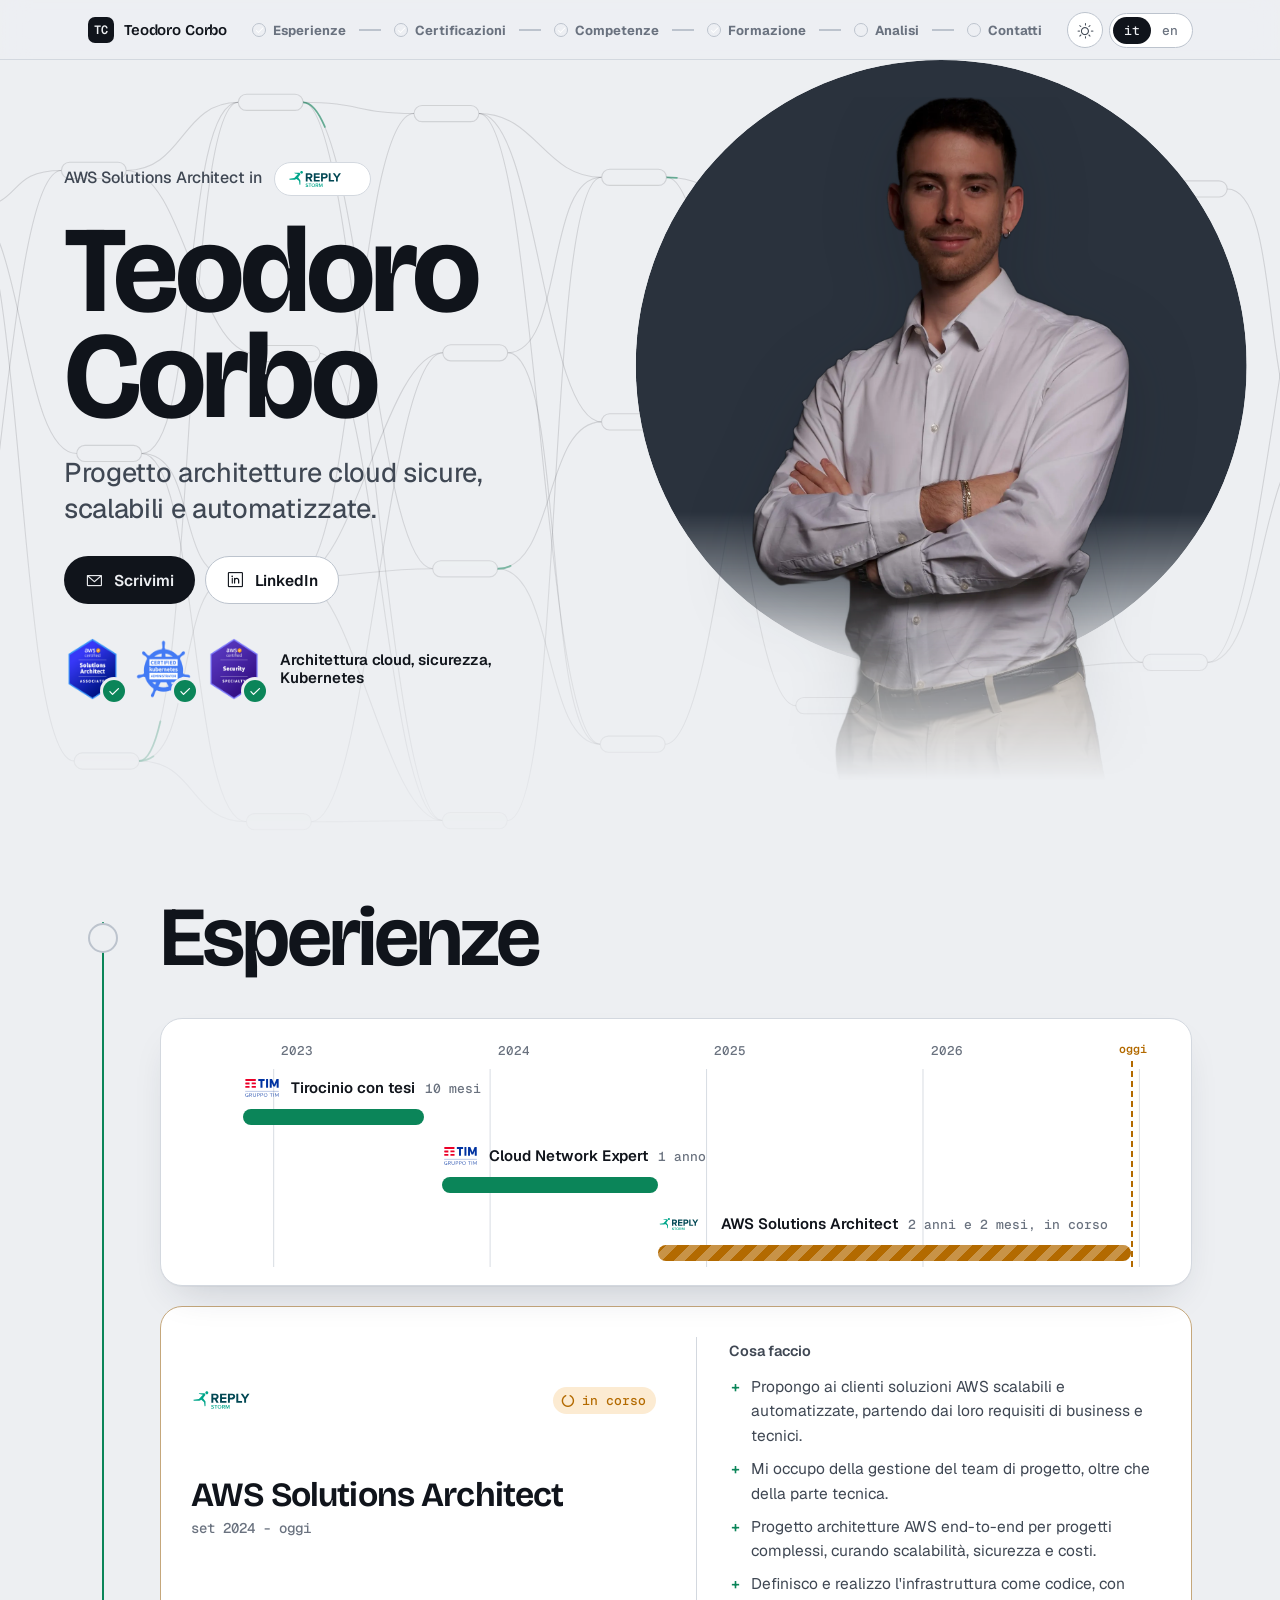
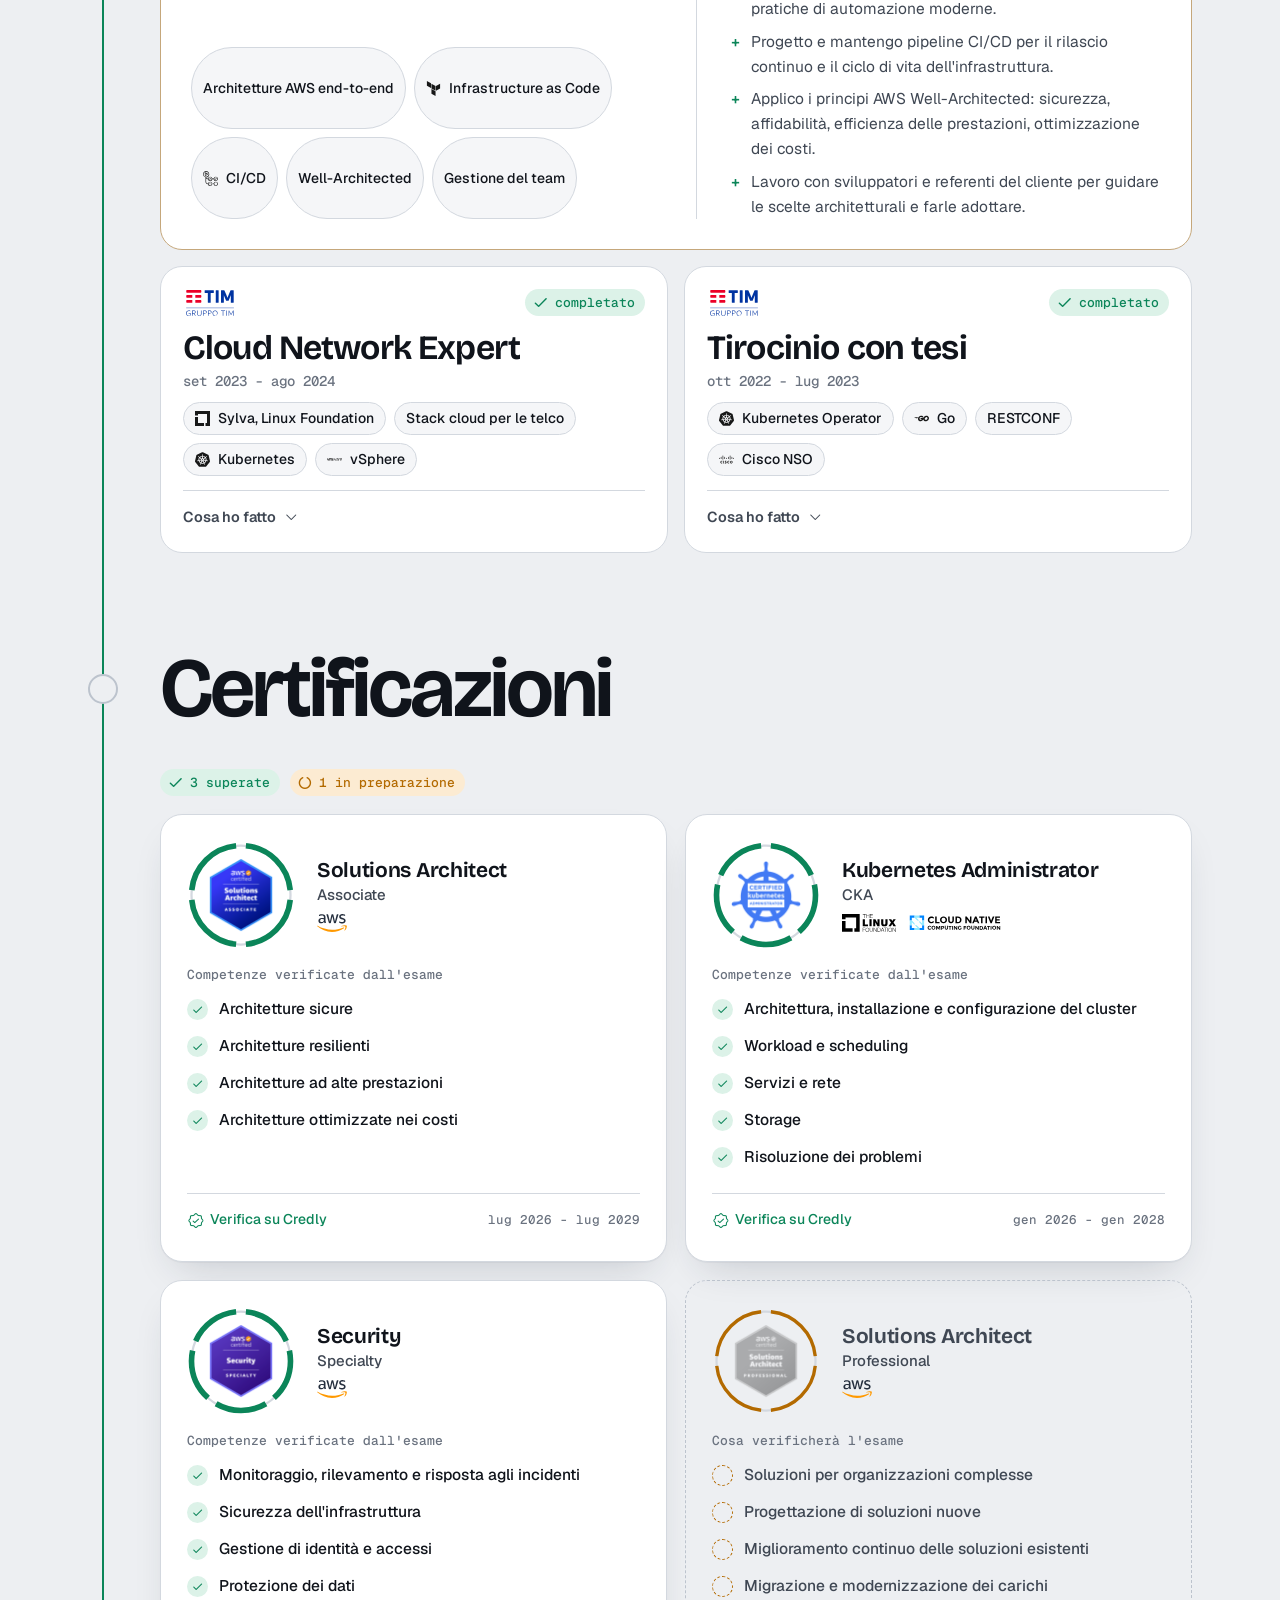
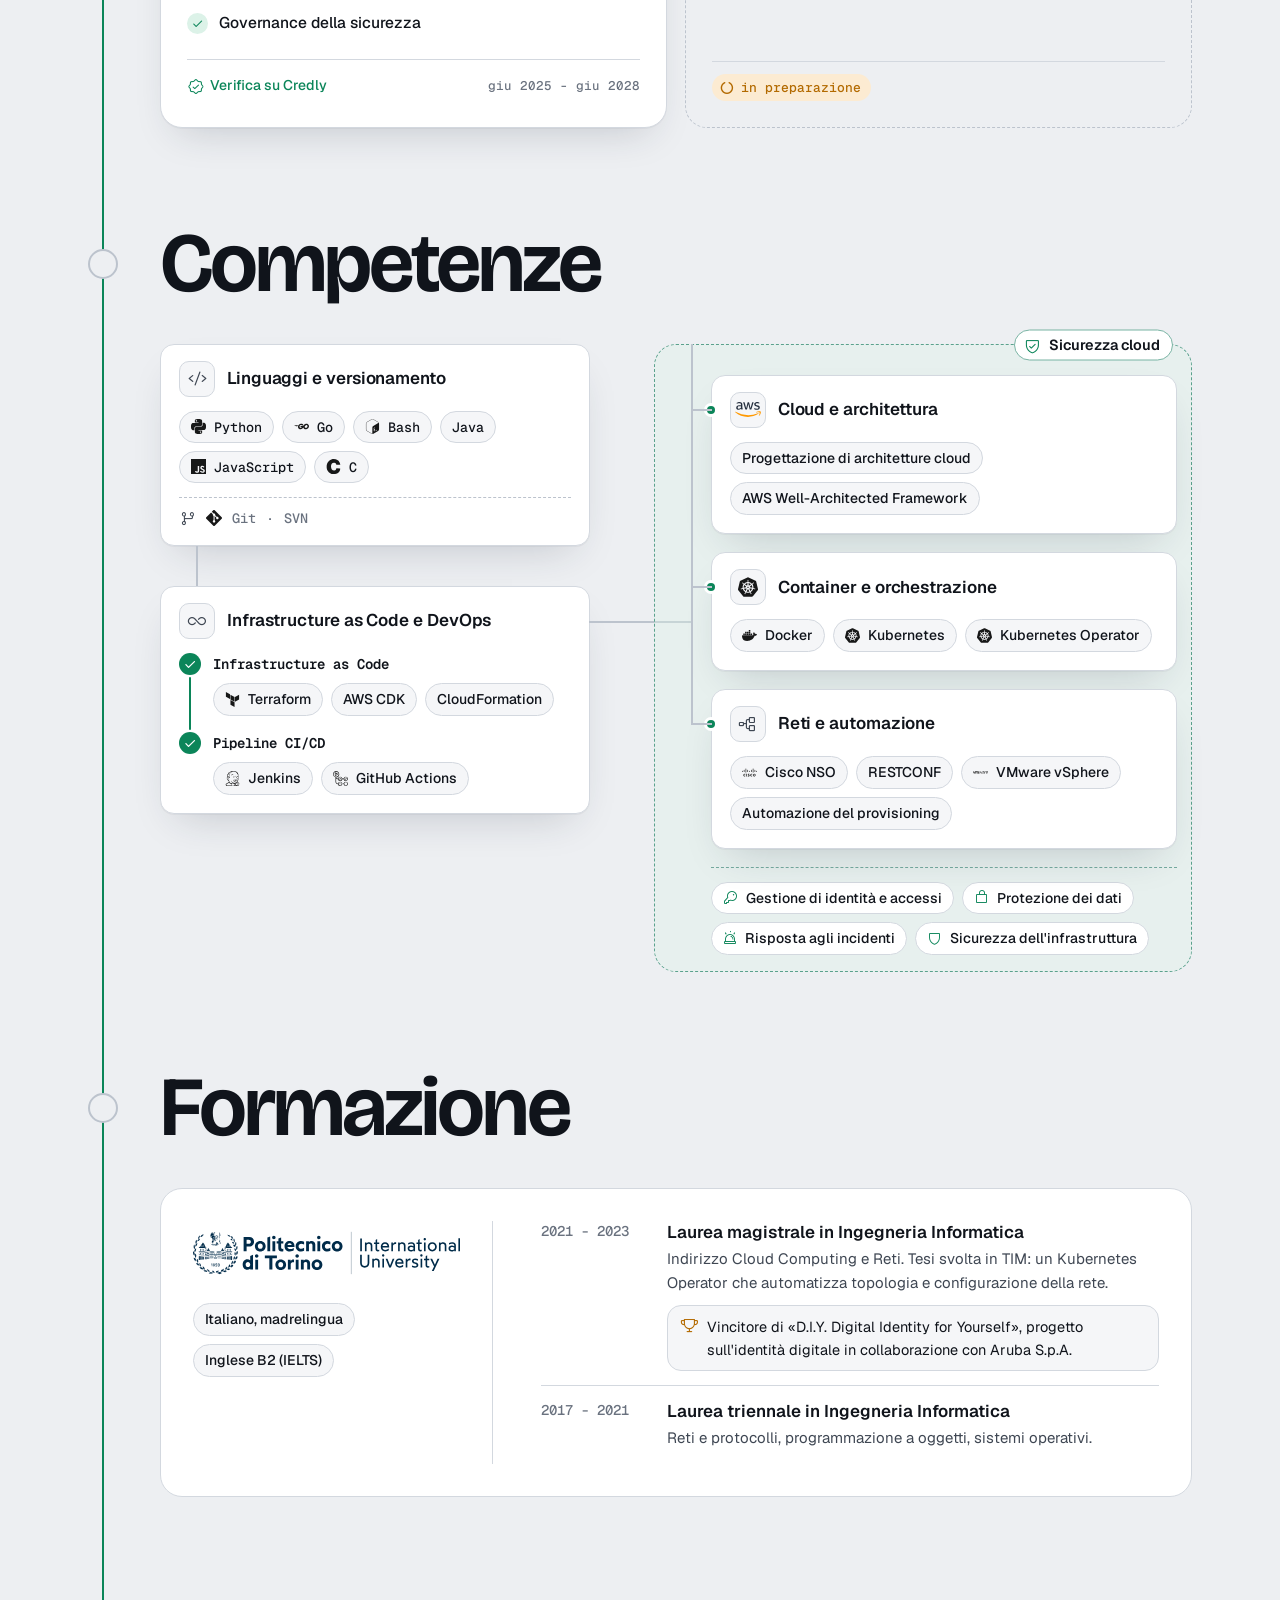
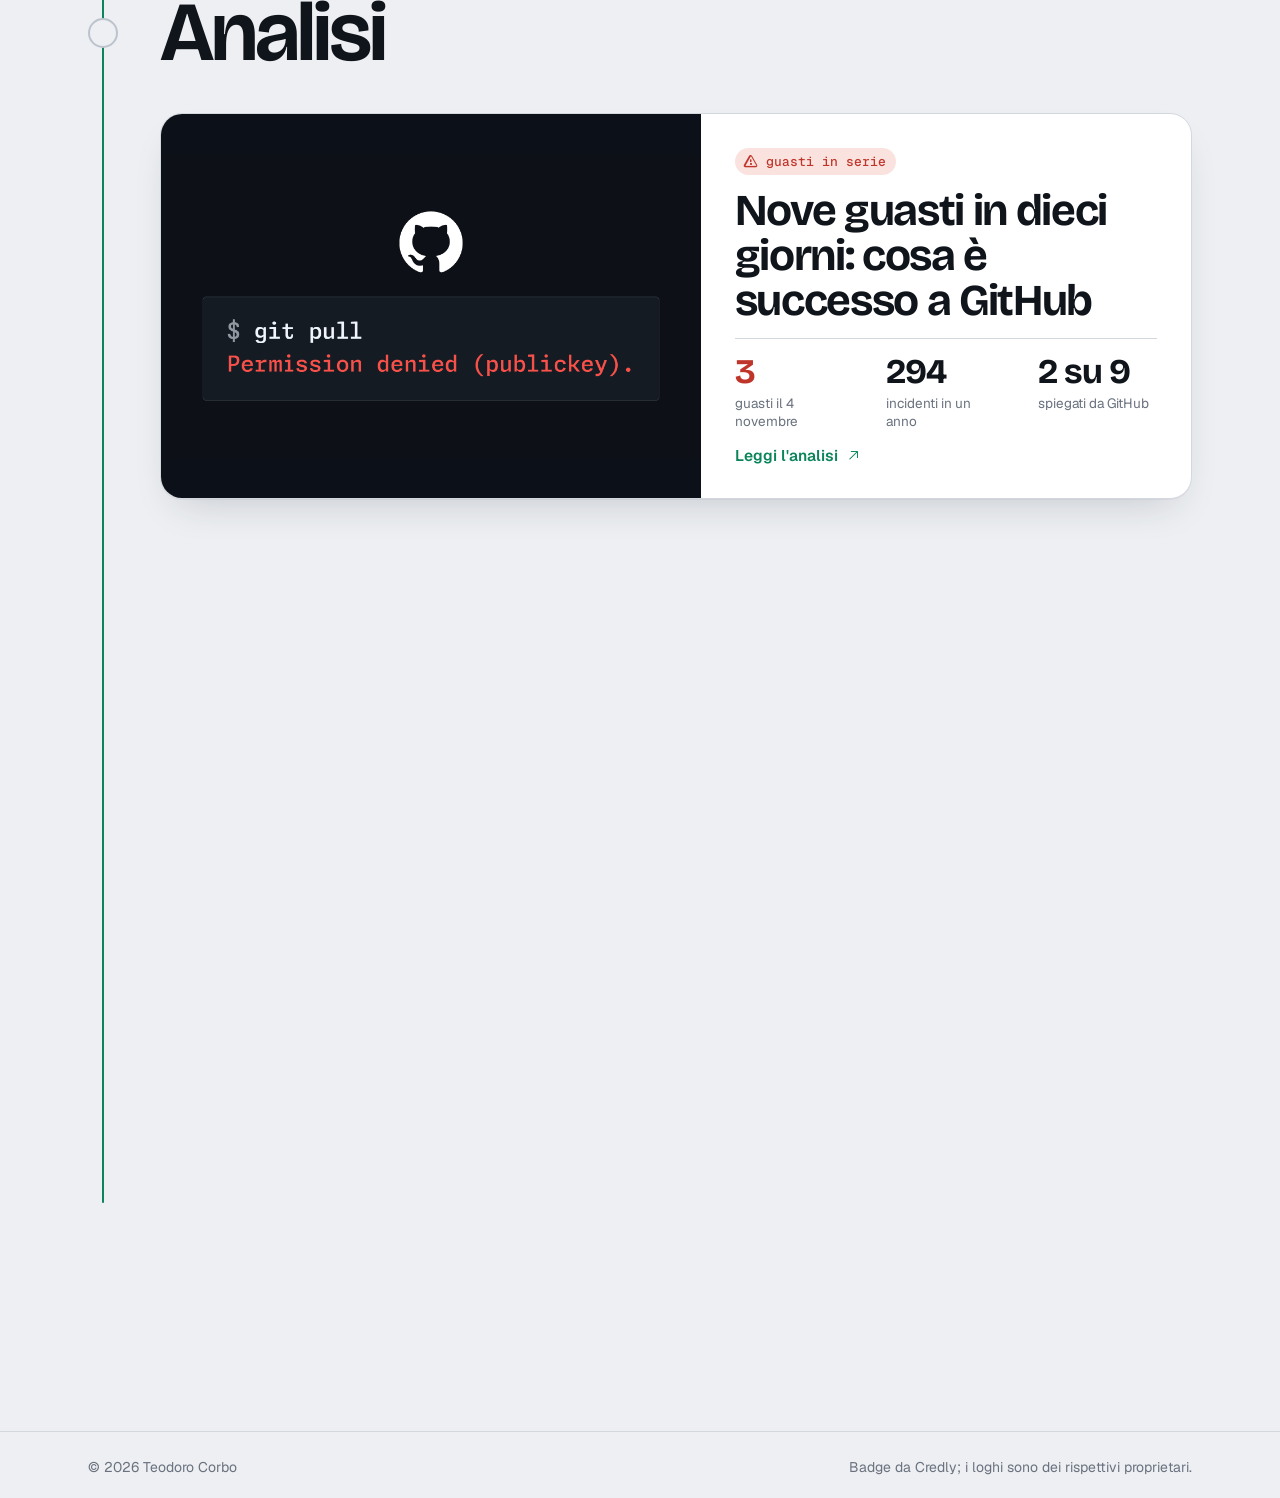
==== index.html @ 3c46da75 "Sito costruito dal progetto (cb7005b)" ====
<!DOCTYPE html><html lang="it"><head><meta charset="utf-8"><meta name="viewport" content="width=device-width, initial-scale=1"><script>
      /* tema prima del primo disegno: scelta salvata, altrimenti il sistema, altrimenti chiaro (design/GUIDA.md) */
      (() => { let t = null; try { t = localStorage.getItem('tema'); } catch (_) {} document.documentElement.dataset.theme = t || (matchMedia('(prefers-color-scheme: dark)').matches ? 'dark' : 'light'); document.documentElement.classList.add('js'); })();
    </script><title>Teodoro Corbo · Progetto architetture cloud sicure, scalabili e automatizzate.</title><meta name="description" content="Teodoro Corbo, AWS Solutions Architect in Storm Reply. Il mio profilo, il CV e le analisi su sicurezza e tecnologia."><link rel="canonical" href="https://teodoro98.github.io/"><link rel="icon" type="image/svg+xml" href="/favicon.svg"><link rel="stylesheet" href="/icone/icone.css"><link rel="alternate" hreflang="it" href="https://teodoro98.github.io/"><link rel="alternate" hreflang="en" href="https://teodoro98.github.io/en/"><link rel="alternate" hreflang="x-default" href="https://teodoro98.github.io/"><meta property="og:site_name" content="VetrinaTeo"><meta property="og:type" content="website"><meta property="og:title" content="Teodoro Corbo · Progetto architetture cloud sicure, scalabili e automatizzate."><meta property="og:description" content="Teodoro Corbo, AWS Solutions Architect in Storm Reply. Il mio profilo, il CV e le analisi su sicurezza e tecnologia."><meta property="og:url" content="https://teodoro98.github.io/"><meta property="og:image" content="https://teodoro98.github.io/og-default.png"><meta property="og:image:width" content="1200"><meta property="og:image:height" content="630"><meta property="og:locale" content="it_IT"><meta property="og:locale:alternate" content="en_GB"><meta name="twitter:card" content="summary_large_image"><meta name="twitter:title" content="Teodoro Corbo · Progetto architetture cloud sicure, scalabili e automatizzate."><meta name="twitter:description" content="Teodoro Corbo, AWS Solutions Architect in Storm Reply. Il mio profilo, il CV e le analisi su sicurezza e tecnologia."><meta name="twitter:image" content="https://teodoro98.github.io/og-default.png"><link rel="stylesheet" href="/_astro/Base.ZERoJILn.css"><link rel="stylesheet" href="/_astro/HomePage.C2cMYmlE.css"></head><body><div class="fondo" aria-hidden="true"><div class="f-grafo"></div></div><a class="skip" href="#main">Vai al contenuto</a><nav class="nav" aria-label="Principale"><div class="wrap"><a class="marchio" href="/"><span class="mk">TC</span><span class="nm">Teodoro Corbo</span></a><ol class="tappe"><li><a href="#esperienze"><span class="st"><i class="ph-bold ph-check"></i></span><b>Esperienze</b></a></li><li><a href="#certificazioni"><span class="st"><i class="ph-bold ph-check"></i></span><b>Certificazioni</b></a></li><li><a href="#competenze"><span class="st"><i class="ph-bold ph-check"></i></span><b>Competenze</b></a></li><li><a href="#formazione"><span class="st"><i class="ph-bold ph-check"></i></span><b>Formazione</b></a></li><li><a href="#analisi"><span class="st"><i class="ph-bold ph-check"></i></span><b>Analisi</b></a></li><li><a href="#contatti"><span class="st"><i class="ph-bold ph-check"></i></span><b>Contatti</b></a></li></ol><div class="tappe-tel" aria-hidden="true"><div class="pp"><i></i><i></i><i></i><i></i><i></i><i></i></div><span data-inizio="inizio" data-fine="tutto superato">inizio</span></div><div class="attrezzi"><button class="tema" type="button" aria-pressed="false" aria-label="Tema scuro"><i class="ph ph-sun"></i><i class="ph ph-moon"></i></button><nav class="lingua" aria-label="Lingua"><a href="/" hreflang="it" aria-current="page">it</a><a href="/en/" hreflang="en" lang="en" aria-label="English">en</a></nav></div></div></nav><main id="main"><header class="hero"><div class="wrap hero-in"><div class="hero-testo"><p class="ruolo"><span>AWS Solutions Architect in</span><span class="azienda"><img class="sc-c" src="/loghi/storm-reply.svg" alt="Storm Reply"><img class="sc-s" src="/loghi/storm-reply-footer.svg" alt="Storm Reply"></span></p><h1><span class="r1">Teodoro</span><br><span class="r2">Corbo</span></h1><p class="frase">Progetto architetture cloud sicure, scalabili e automatizzate.</p><div class="azioni"><a class="btn primo" href="mailto:teodorocorbo98@gmail.com"><i class="ph ph-envelope-simple"></i><span>Scrivimi</span></a><a class="btn secondo" href="https://www.linkedin.com/in/teodoro-corbo" rel="me noopener"><i class="ph ph-linkedin-logo"></i>LinkedIn</a></div><ul class="badge-hero" aria-label="Certificazioni"><li><a href="https://www.credly.com/badges/a552873f-6e5c-4658-9d5a-782ae7083cc0/public_url" aria-label="AWS Certified Solutions Architect – Associate: verifica su Credly"><img src="/loghi/badge-aws-saa.png" alt="" width="62" height="62"><i class="ph-bold ph-check"></i></a></li><li><a href="https://www.credly.com/badges/55efd7b3-0922-42ea-937e-402697465710/public_url" aria-label="Certified Kubernetes Administrator (CKA): verifica su Credly"><img src="/loghi/badge-cka.png" alt="" width="62" height="62"><i class="ph-bold ph-check"></i></a></li><li><a href="https://www.credly.com/badges/48fe5dd9-8444-46ad-acf0-9d06f2da65fe/public_url" aria-label="AWS Certified Security – Specialty: verifica su Credly"><img src="/loghi/badge-aws-security.png" alt="" width="62" height="62"><i class="ph-bold ph-check"></i></a></li><li class="dicitura"><b>Architettura cloud, sicurezza, Kubernetes</b></li></ul></div><div class="scena"><div class="alone" aria-hidden="true"><i></i></div><div class="sogg"><img src="/c/profilo/foto.webp" alt="Teodoro Corbo" width="1100" height="2051" fetchpriority="high"></div></div></div></header><div class="corso"><div class="tronco" aria-hidden="true"></div><section class="sez" id="esperienze"><div class="wrap"><div class="sez-in"><div class="testa-sez"><h2 data-r><span class="nodo"><i class="ph-bold ph-check"></i></span><span>Esperienze</span></h2></div><div class="gantt" style="--mesi:54;--gen:6" data-r role="img" aria-label="Esperienze nel tempo: Tirocinio con tesi in TIM da ottobre 2022 a luglio 2023; Cloud Network Expert in TIM da settembre 2023 a agosto 2024; AWS Solutions Architect in Storm Reply da settembre 2024, in corso."><div class="asse" aria-hidden="true"><span style="--x:11.11">2023</span><span style="--x:33.33">2024</span><span style="--x:55.56">2025</span><span style="--x:77.78">2026</span></div><div class="righe"><div class="oggi" style="--x:96.67"><b>oggi</b></div><div class="lavoro" style="--l:5.56;--w:18.52;--k:0"><div class="et"><img class="sc-c" src="/loghi/tim-blu.svg" alt="TIM"><img class="sc-s" src="/loghi/tim-logo.svg" alt="TIM"><b>Tirocinio con tesi</b><span class="dur">10 mesi</span></div><div class="traccia"><i class="tratto"></i></div></div><div class="lavoro" style="--l:25.93;--w:22.22;--k:1"><div class="et"><img class="sc-c" src="/loghi/tim-blu.svg" alt="TIM"><img class="sc-s" src="/loghi/tim-logo.svg" alt="TIM"><b>Cloud Network Expert</b><span class="dur">1 anno</span></div><div class="traccia"><i class="tratto"></i></div></div><div class="lavoro run" style="--l:48.15;--w:48.52;--k:2"><div class="et"><img class="sc-c" src="/loghi/storm-reply.svg" alt="Storm Reply"><img class="sc-s" src="/loghi/storm-reply-footer.svg" alt="Storm Reply"><b>AWS Solutions Architect</b><span class="dur">2 anni e 2 mesi, in corso</span></div><div class="traccia"><i class="tratto"></i></div></div></div></div><ol class="rilasci" reversed><li class="rilascio head" data-r><div class="su"><img class="sc-c" src="/loghi/storm-reply.svg" alt="Storm Reply"><img class="sc-s" src="/loghi/storm-reply-footer.svg" alt="Storm Reply"><span class="stato run"><i class="ph-bold ph-circle-notch"></i><span>in corso</span></span></div><div class="titolo"><h3>AWS Solutions Architect</h3><p class="quando">set 2024 - oggi</p></div><ul class="chip"><li>Architetture AWS end-to-end</li><li><img class="si" src="/loghi/si/terraform.svg" alt="">Infrastructure as Code</li><li><img class="si" src="/loghi/si/githubactions.svg" alt="">CI/CD</li><li>Well-Architected</li><li>Gestione del team</li></ul><details class="sempre-aperto"><summary><span>Cosa faccio</span><i class="ph ph-caret-down"></i></summary><ul><li>Propongo ai clienti soluzioni AWS scalabili e automatizzate, partendo dai loro requisiti di business e tecnici.</li><li>Mi occupo della gestione del team di progetto, oltre che della parte tecnica.</li><li>Progetto architetture AWS end-to-end per progetti complessi, curando scalabilità, sicurezza e costi.</li><li>Definisco e realizzo l&#39;infrastruttura come codice, con pratiche di automazione moderne.</li><li>Progetto e mantengo pipeline CI/CD per il rilascio continuo e il ciclo di vita dell&#39;infrastruttura.</li><li>Applico i principi AWS Well-Architected: sicurezza, affidabilità, efficienza delle prestazioni, ottimizzazione dei costi.</li><li>Lavoro con sviluppatori e referenti del cliente per guidare le scelte architetturali e farle adottare.</li></ul></details></li><li class="rilascio" data-r><div class="su"><img class="sc-c" src="/loghi/tim-blu.svg" alt="TIM"><img class="sc-s" src="/loghi/tim-logo.svg" alt="TIM"><span class="stato ok"><i class="ph-bold ph-check"></i><span>completato</span></span></div><div class="titolo"><h3>Cloud Network Expert</h3><p class="quando">set 2023 - ago 2024</p></div><ul class="chip"><li><img class="si" src="/loghi/si/linuxfoundation.svg" alt="">Sylva, Linux Foundation</li><li>Stack cloud per le telco</li><li><img class="si" src="/loghi/si/kubernetes.svg" alt="">Kubernetes</li><li><img class="si" src="/loghi/si/vmware.svg" alt="">vSphere</li></ul><details><summary><span>Cosa ho fatto</span><i class="ph ph-caret-down"></i></summary><ul><li>Ho contribuito all&#39;architettura di uno stack cloud unificato per le telco in Sylva, progetto open source della Linux Foundation.</li><li>Ho progettato e supportato pipeline CI/CD per ambienti cloud on-premise.</li><li>Ho lavorato su piattaforme basate su Kubernetes e su infrastrutture VMware vSphere.</li><li>Ho automatizzato il provisioning dell&#39;infrastruttura e i rilasci.</li></ul></details></li><li class="rilascio" data-r style="--d:1"><div class="su"><img class="sc-c" src="/loghi/tim-blu.svg" alt="TIM"><img class="sc-s" src="/loghi/tim-logo.svg" alt="TIM"><span class="stato ok"><i class="ph-bold ph-check"></i><span>completato</span></span></div><div class="titolo"><h3>Tirocinio con tesi</h3><p class="quando">ott 2022 - lug 2023</p></div><ul class="chip"><li><img class="si" src="/loghi/si/kubernetes.svg" alt="">Kubernetes Operator</li><li><img class="si" src="/loghi/si/go.svg" alt="">Go</li><li>RESTCONF</li><li><img class="si" src="/loghi/si/cisco.svg" alt="">Cisco NSO</li></ul><details><summary><span>Cosa ho fatto</span><i class="ph ph-caret-down"></i></summary><ul><li>Ho progettato e sviluppato un Kubernetes Operator che gestisce in automatico topologia e configurazione di rete.</li><li>Ho costruito automazioni cloud-native in Go con API RESTCONF.</li><li>Ho integrato Cisco NSO per l&#39;orchestrazione della rete.</li><li>Ho applicato i principi DevOps all&#39;automazione di rete e alla gestione dell&#39;infrastruttura.</li></ul></details></li></ol></div></div></section><section class="sez" id="certificazioni"><div class="wrap"><div class="sez-in"><div class="testa-sez"><h2 data-r><span class="nodo"><i class="ph-bold ph-check"></i></span><span>Certificazioni</span></h2></div><div class="prove" data-r><div class="riass"><span class="stato ok"><i class="ph-bold ph-check"></i><span>3 superate</span></span><span class="stato run"><i class="ph-bold ph-circle-notch"></i><span>1 in preparazione</span></span></div><article class="cert" style="--k:0"><a class="anello" href="https://www.credly.com/badges/a552873f-6e5c-4658-9d5a-782ae7083cc0/public_url" aria-label="AWS Certified Solutions Architect – Associate: verifica su Credly"><img src="/loghi/badge-aws-saa.png" alt><svg viewBox="0 0 96 96" aria-hidden="true"><circle class="fondo-a" cx="48" cy="48" r="44"></circle><g class="sg"><circle class="seg" cx="48" cy="48" r="44" pathLength="100" style="--i:0" stroke-dasharray="21.80 78.20" stroke-dashoffset="-1.60"></circle></g><g class="sg"><circle class="seg" cx="48" cy="48" r="44" pathLength="100" style="--i:1" stroke-dasharray="21.80 78.20" stroke-dashoffset="-26.60"></circle></g><g class="sg"><circle class="seg" cx="48" cy="48" r="44" pathLength="100" style="--i:2" stroke-dasharray="21.80 78.20" stroke-dashoffset="-51.60"></circle></g><g class="sg"><circle class="seg" cx="48" cy="48" r="44" pathLength="100" style="--i:3" stroke-dasharray="21.80 78.20" stroke-dashoffset="-76.60"></circle></g></svg></a><div><h3>Solutions Architect<span>Associate</span></h3><div class="ente"><img class="sc-c" src="/loghi/aws-color.svg" alt="Amazon Web Services"><img class="sc-s" src="/loghi/aws-white@2x.png" alt="Amazon Web Services"></div></div><div class="cosa"><p>Competenze verificate dall&#39;esame</p><ul class="comp"><li style="--i:0"><i class="ph-bold ph-check"></i><span>Architetture sicure</span></li><li style="--i:1"><i class="ph-bold ph-check"></i><span>Architetture resilienti</span></li><li style="--i:2"><i class="ph-bold ph-check"></i><span>Architetture ad alte prestazioni</span></li><li style="--i:3"><i class="ph-bold ph-check"></i><span>Architetture ottimizzate nei costi</span></li></ul></div><div class="fine"><a class="verifica" href="https://www.credly.com/badges/a552873f-6e5c-4658-9d5a-782ae7083cc0/public_url"><i class="ph ph-seal-check"></i><span>Verifica su Credly</span></a><small>lug 2026 - lug 2029</small></div></article><article class="cert" style="--k:1"><a class="anello" href="https://www.credly.com/badges/55efd7b3-0922-42ea-937e-402697465710/public_url" aria-label="Certified Kubernetes Administrator (CKA): verifica su Credly"><img src="/loghi/badge-cka.png" alt><svg viewBox="0 0 96 96" aria-hidden="true"><circle class="fondo-a" cx="48" cy="48" r="44"></circle><g class="sg"><circle class="seg" cx="48" cy="48" r="44" pathLength="100" style="--i:0" stroke-dasharray="16.80 83.20" stroke-dashoffset="-1.60"></circle></g><g class="sg"><circle class="seg" cx="48" cy="48" r="44" pathLength="100" style="--i:1" stroke-dasharray="16.80 83.20" stroke-dashoffset="-21.60"></circle></g><g class="sg"><circle class="seg" cx="48" cy="48" r="44" pathLength="100" style="--i:2" stroke-dasharray="16.80 83.20" stroke-dashoffset="-41.60"></circle></g><g class="sg"><circle class="seg" cx="48" cy="48" r="44" pathLength="100" style="--i:3" stroke-dasharray="16.80 83.20" stroke-dashoffset="-61.60"></circle></g><g class="sg"><circle class="seg" cx="48" cy="48" r="44" pathLength="100" style="--i:4" stroke-dasharray="16.80 83.20" stroke-dashoffset="-81.60"></circle></g></svg></a><div><h3>Kubernetes Administrator<span>CKA</span></h3><div class="ente"><img class="sc-c nero" src="/loghi/lf-white.svg" alt="The Linux Foundation"><img class="sc-s" src="/loghi/lf-white.svg" alt="The Linux Foundation"><img class="sc-c" src="/loghi/cncf-color.svg" alt="Cloud Native Computing Foundation"><img class="sc-s" src="/loghi/cncf-white.svg" alt="Cloud Native Computing Foundation"></div></div><div class="cosa"><p>Competenze verificate dall&#39;esame</p><ul class="comp"><li style="--i:0"><i class="ph-bold ph-check"></i><span>Architettura, installazione e configurazione del cluster</span></li><li style="--i:1"><i class="ph-bold ph-check"></i><span>Workload e scheduling</span></li><li style="--i:2"><i class="ph-bold ph-check"></i><span>Servizi e rete</span></li><li style="--i:3"><i class="ph-bold ph-check"></i><span>Storage</span></li><li style="--i:4"><i class="ph-bold ph-check"></i><span>Risoluzione dei problemi</span></li></ul></div><div class="fine"><a class="verifica" href="https://www.credly.com/badges/55efd7b3-0922-42ea-937e-402697465710/public_url"><i class="ph ph-seal-check"></i><span>Verifica su Credly</span></a><small>gen 2026 - gen 2028</small></div></article><article class="cert" style="--k:2"><a class="anello" href="https://www.credly.com/badges/48fe5dd9-8444-46ad-acf0-9d06f2da65fe/public_url" aria-label="AWS Certified Security – Specialty: verifica su Credly"><img src="/loghi/badge-aws-security.png" alt><svg viewBox="0 0 96 96" aria-hidden="true"><circle class="fondo-a" cx="48" cy="48" r="44"></circle><g class="sg"><circle class="seg" cx="48" cy="48" r="44" pathLength="100" style="--i:0" stroke-dasharray="16.80 83.20" stroke-dashoffset="-1.60"></circle></g><g class="sg"><circle class="seg" cx="48" cy="48" r="44" pathLength="100" style="--i:1" stroke-dasharray="16.80 83.20" stroke-dashoffset="-21.60"></circle></g><g class="sg"><circle class="seg" cx="48" cy="48" r="44" pathLength="100" style="--i:2" stroke-dasharray="16.80 83.20" stroke-dashoffset="-41.60"></circle></g><g class="sg"><circle class="seg" cx="48" cy="48" r="44" pathLength="100" style="--i:3" stroke-dasharray="16.80 83.20" stroke-dashoffset="-61.60"></circle></g><g class="sg"><circle class="seg" cx="48" cy="48" r="44" pathLength="100" style="--i:4" stroke-dasharray="16.80 83.20" stroke-dashoffset="-81.60"></circle></g></svg></a><div><h3>Security<span>Specialty</span></h3><div class="ente"><img class="sc-c" src="/loghi/aws-color.svg" alt="Amazon Web Services"><img class="sc-s" src="/loghi/aws-white@2x.png" alt="Amazon Web Services"></div></div><div class="cosa"><p>Competenze verificate dall&#39;esame</p><ul class="comp"><li style="--i:0"><i class="ph-bold ph-check"></i><span>Monitoraggio, rilevamento e risposta agli incidenti</span></li><li style="--i:1"><i class="ph-bold ph-check"></i><span>Sicurezza dell&#39;infrastruttura</span></li><li style="--i:2"><i class="ph-bold ph-check"></i><span>Gestione di identità e accessi</span></li><li style="--i:3"><i class="ph-bold ph-check"></i><span>Protezione dei dati</span></li><li style="--i:4"><i class="ph-bold ph-check"></i><span>Governance della sicurezza</span></li></ul></div><div class="fine"><a class="verifica" href="https://www.credly.com/badges/48fe5dd9-8444-46ad-acf0-9d06f2da65fe/public_url"><i class="ph ph-seal-check"></i><span>Verifica su Credly</span></a><small>giu 2025 - giu 2028</small></div></article><article class="cert attesa" style="--k:3"><div class="anello"><img src="/loghi/badge-aws-sap.png" alt="AWS Certified Solutions Architect – Professional, in preparazione"><svg viewBox="0 0 96 96" aria-hidden="true"><circle class="fondo-a" cx="48" cy="48" r="44"></circle><g class="sg"><circle class="seg" cx="48" cy="48" r="44" pathLength="100" style="--i:0" stroke-dasharray="21.80 78.20" stroke-dashoffset="-1.60"></circle></g><g class="sg"><circle class="seg" cx="48" cy="48" r="44" pathLength="100" style="--i:1" stroke-dasharray="21.80 78.20" stroke-dashoffset="-26.60"></circle></g><g class="sg"><circle class="seg" cx="48" cy="48" r="44" pathLength="100" style="--i:2" stroke-dasharray="21.80 78.20" stroke-dashoffset="-51.60"></circle></g><g class="sg"><circle class="seg" cx="48" cy="48" r="44" pathLength="100" style="--i:3" stroke-dasharray="21.80 78.20" stroke-dashoffset="-76.60"></circle></g></svg></div><div><h3>Solutions Architect<span>Professional</span></h3><div class="ente"><img class="sc-c" src="/loghi/aws-color.svg" alt="Amazon Web Services"><img class="sc-s" src="/loghi/aws-white@2x.png" alt="Amazon Web Services"></div></div><div class="cosa"><p>Cosa verificherà l&#39;esame</p><ul class="comp"><li style="--i:0"><i></i><span>Soluzioni per organizzazioni complesse</span></li><li style="--i:1"><i></i><span>Progettazione di soluzioni nuove</span></li><li style="--i:2"><i></i><span>Miglioramento continuo delle soluzioni esistenti</span></li><li style="--i:3"><i></i><span>Migrazione e modernizzazione dei carichi</span></li></ul></div><div class="fine"><span class="stato run"><i class="ph-bold ph-circle-notch"></i><span>in preparazione</span></span></div></article></div></div></div></section><section class="sez" id="competenze"><div class="wrap"><div class="sez-in"><div class="testa-sez"><h2 data-r><span class="nodo"><i class="ph-bold ph-check"></i></span><span>Competenze</span></h2></div><div class="arch" data-r role="group" aria-label="Competenze disegnate come un'architettura: il codice entra nella pipeline, la pipeline rilascia negli ambienti, la sicurezza è il perimetro intorno a tutti"><div class="arch-sx"><article class="blocco codice" style="--k:0"><header><span class="ic"><i class="ph ph-code"></i></span><h3>Linguaggi e versionamento</h3></header><ul class="chip"><li><img class="si" src="/loghi/si/python.svg" alt="">Python</li><li><img class="si" src="/loghi/si/go.svg" alt="">Go</li><li><img class="si" src="/loghi/si/gnubash.svg" alt="">Bash</li><li>Java</li><li><img class="si" src="/loghi/si/javascript.svg" alt="">JavaScript</li><li><img class="si" src="/loghi/si/c.svg" alt="">C</li></ul><div class="repo"><i class="ph ph-git-branch"></i><img class="si" src="/loghi/si/git.svg" alt="">Git<span aria-hidden="true">·</span>SVN</div></article><div class="filo v" style="--k:1" aria-hidden="true"><i class="pk"></i></div><article class="blocco pipe" style="--k:2"><header><span class="ic"><i class="ph ph-infinity"></i></span><h3>Infrastructure as Code e DevOps</h3></header><ol class="fasi"><li><span class="st"><i class="ph-bold ph-check"></i></span><b>Infrastructure as Code</b><ul class="chip"><li><img class="si" src="/loghi/si/terraform.svg" alt="">Terraform</li><li>AWS CDK</li><li>CloudFormation</li></ul></li><li><span class="st"><i class="ph-bold ph-check"></i></span><b>Pipeline CI/CD</b><ul class="chip"><li><img class="si" src="/loghi/si/jenkins.svg" alt="">Jenkins</li><li><img class="si" src="/loghi/si/githubactions.svg" alt="">GitHub Actions</li></ul></li></ol><div class="filo uscita" style="--k:3" aria-hidden="true"><i class="pk" style="animation-delay:-1.2s"></i></div></article></div><div class="perimetro"><h3 class="nome"><i class="ph ph-shield-check"></i><span>Sicurezza cloud</span></h3><div class="ambienti"><article class="blocco amb" style="--k:4"><header><span class="ic"><img class="aws sc-c" src="/loghi/aws-color.svg" alt="AWS"><img class="aws sc-s" src="/loghi/aws-white@2x.png" alt="AWS"></span><h3>Cloud e architettura</h3></header><ul class="chip"><li>Progettazione di architetture cloud</li><li>AWS Well-Architected Framework</li></ul></article><article class="blocco amb" style="--k:5"><header><span class="ic"><img class="si" src="/loghi/si/kubernetes.svg" alt=""></span><h3>Container e orchestrazione</h3></header><ul class="chip"><li><img class="si" src="/loghi/si/docker.svg" alt="">Docker</li><li><img class="si" src="/loghi/si/kubernetes.svg" alt="">Kubernetes</li><li><img class="si" src="/loghi/si/kubernetes.svg" alt="">Kubernetes Operator</li></ul></article><article class="blocco amb" style="--k:6"><header><span class="ic"><i class="ph ph-tree-structure"></i></span><h3>Reti e automazione</h3></header><ul class="chip"><li><img class="si" src="/loghi/si/cisco.svg" alt="">Cisco NSO</li><li>RESTCONF</li><li><img class="si" src="/loghi/si/vmware.svg" alt="">VMware vSphere</li><li>Automazione del provisioning</li></ul></article></div><div class="controlli" style="--k:7"><ul class="chip"><li><i class="ph ph-key"></i><span>Gestione di identità e accessi</span></li><li><i class="ph ph-lock-simple"></i><span>Protezione dei dati</span></li><li><i class="ph ph-siren"></i><span>Risposta agli incidenti</span></li><li><i class="ph ph-shield"></i><span>Sicurezza dell&#39;infrastruttura</span></li></ul></div></div></div></div></div></section><section class="sez" id="formazione"><div class="wrap"><div class="sez-in"><div class="testa-sez"><h2 data-r><span class="nodo"><i class="ph-bold ph-check"></i></span><span>Formazione</span></h2></div><div class="formazione" data-r><div class="ateneo"><img class="logo-mono" src="/loghi/polito-mobile.svg" alt="Politecnico di Torino"><div class="lingue"><ul class="chip"><li>Italiano, madrelingua</li><li>Inglese B2 (IELTS)</li></ul></div></div><ul class="lauree"><li><span class="anni">2021 - 2023</span><div><b>Laurea magistrale in Ingegneria Informatica</b><p>Indirizzo Cloud Computing e Reti. Tesi svolta in TIM: un Kubernetes Operator che automatizza topologia e configurazione della rete.</p><span class="premio"><i class="ph ph-trophy"></i><span>Vincitore di «D.I.Y. Digital Identity for Yourself», progetto sull&#39;identità digitale in collaborazione con Aruba S.p.A.</span></span></div></li><li><span class="anni">2017 - 2021</span><div><b>Laurea triennale in Ingegneria Informatica</b><p>Reti e protocolli, programmazione a oggetti, sistemi operativi.</p></div></li></ul></div></div></div></section><section class="sez" id="analisi"><div class="wrap"><div class="sez-in"><div class="testa-sez"><h2 data-r><span class="nodo"><i class="ph-bold ph-check"></i></span><span>Analisi</span></h2></div><div class="rapporti"><a class="rapporto" href="/analisi/github-2026-11/" data-r><div class="vis"><img src="/c/github-2026-11/cover.png" alt="Il logo di GitHub sopra un terminale: al comando «$ git pull» la risposta è «Permission denied (publickey).»" loading="lazy"></div><div class="corpo"><div class="stati"><span class="stato fail"><i class="ph-bold ph-warning"></i><span>guasti in serie</span></span></div><h3>Nove guasti in dieci giorni: cosa è successo a GitHub</h3><div class="cifre"><div><b class="rosso">3</b><span>guasti il 4 novembre</span></div><div><b>294</b><span>incidenti in un anno</span></div><div><b>2 su 9</b><span>spiegati da GitHub</span></div></div><span class="vai"><span>Leggi l&#39;analisi</span><i class="ph ph-arrow-up-right"></i></span></div></a><a class="rapporto" href="/analisi/binance-hack/" data-r><div class="vis"><img src="/c/binance-hack/slide-prelievi-it.png" alt="Cosa è uscito dagli hot wallet di Binance, rete per rete" loading="lazy"></div><div class="corpo"><div class="stati"><span class="stato fail"><i class="ph-bold ph-warning"></i><span>incidente critico</span></span><span class="stato ok"><i class="ph-bold ph-arrows-clockwise"></i><span>aggiornata il 2 nov</span></span></div><h3>Il più grande furto di criptovalute della storia: l&#39;hack di Binance</h3><div class="cifre"><div><b class="rosso">6,3 miliardi</b><span>di dollari, rubati in una sera</span></div><div><b>15 min</b><span>per portarne via 4,9 miliardi</span></div><div><b>50</b><span>firme preparate per usarne una</span></div></div><span class="vai"><span>Leggi l&#39;analisi</span><i class="ph ph-arrow-up-right"></i></span></div></a></div></div></div></section><section class="sez contatti" id="contatti"><div class="wrap"><div class="sez-in"><div class="testa-sez"><h2 data-r><span class="nodo"><i class="ph-bold ph-check"></i></span><span>Parliamo.</span></h2></div><a class="email" href="mailto:teodorocorbo98@gmail.com" data-r>teodorocorbo98@gmail.com</a><div class="azioni" data-r style="--d:1"><a class="btn secondo" href="https://www.linkedin.com/in/teodoro-corbo" rel="me noopener"><i class="ph ph-linkedin-logo"></i>LinkedIn</a><span class="dove"><i class="ph ph-map-pin"></i><span>Torino</span></span></div></div></div></section></div></main><footer class="piede"><div class="wrap"><span>© 2026 Teodoro Corbo</span><span>Badge da Credly; i loghi sono dei rispettivi proprietari.</span></div></footer><script type="module" src="/_astro/Base.astro_astro_type_script_index_0_lang.DtKjPNzE.js"></script></body></html>
---- icone/icone.css ----
/* Phosphor Icons 2.1.1 (MIT), solo le icone usate nel giro; fonte: unpkg.com/@phosphor-icons/web@2.1.1 */
@font-face { font-family: "Phosphor"; src: url("Phosphor-regular.woff2") format("woff2"); font-weight: normal; font-style: normal; font-display: block; }
.ph { font-family: "Phosphor" !important; speak: never; font-style: normal; font-weight: normal; font-variant: normal; text-transform: none; line-height: 1; letter-spacing: 0; font-feature-settings: "liga"; -webkit-font-smoothing: antialiased; }
.ph.ph-arrow-bend-down-right:before { content: "\e01a"; }
.ph.ph-arrow-left:before { content: "\e058"; }
.ph.ph-arrow-up-right:before { content: "\e092"; }
.ph.ph-arrows-clockwise:before { content: "\e094"; }
.ph.ph-cards:before { content: "\e0f8"; }
.ph.ph-caret-down:before { content: "\e136"; }
.ph.ph-check:before { content: "\e182"; }
.ph.ph-circle-notch:before { content: "\eb44"; }
.ph.ph-clock-counter-clockwise:before { content: "\e1a0"; }
.ph.ph-code:before { content: "\e1bc"; }
.ph.ph-download-simple:before { content: "\e20c"; }
.ph.ph-envelope-simple:before { content: "\e218"; }
.ph.ph-eye:before { content: "\e220"; }
.ph.ph-file-pdf:before { content: "\e702"; }
.ph.ph-git-branch:before { content: "\e278"; }
.ph.ph-image:before { content: "\e2ca"; }
.ph.ph-infinity:before { content: "\e634"; }
.ph.ph-key:before { content: "\e2d6"; }
.ph.ph-lightbulb:before { content: "\e2dc"; }
.ph.ph-linkedin-logo:before { content: "\e2ee"; }
.ph.ph-lock-simple:before { content: "\e308"; }
.ph.ph-map-pin:before { content: "\e316"; }
.ph.ph-megaphone:before { content: "\e324"; }
.ph.ph-moon:before { content: "\e330"; }
.ph.ph-palette:before { content: "\e6c8"; }
.ph.ph-seal-check:before { content: "\e606"; }
.ph.ph-shield:before { content: "\e40a"; }
.ph.ph-shield-check:before { content: "\e40c"; }
.ph.ph-siren:before { content: "\e9b8"; }
.ph.ph-sparkle:before { content: "\e6a2"; }
.ph.ph-sun:before { content: "\e472"; }
.ph.ph-text-aa:before { content: "\e6ee"; }
.ph.ph-tree-structure:before { content: "\e67c"; }
.ph.ph-trophy:before { content: "\e67e"; }
.ph.ph-warning:before { content: "\e4e0"; }
@font-face { font-family: "Phosphor-Bold"; src: url("Phosphor-bold.woff2") format("woff2"); font-weight: normal; font-style: normal; font-display: block; }
.ph-bold { font-family: "Phosphor-Bold" !important; speak: never; font-style: normal; font-weight: normal; font-variant: normal; text-transform: none; line-height: 1; letter-spacing: 0; font-feature-settings: "liga"; -webkit-font-smoothing: antialiased; }
.ph-bold.ph-arrow-bend-down-right:before { content: "\e01a"; }
.ph-bold.ph-arrow-left:before { content: "\e058"; }
.ph-bold.ph-arrow-up-right:before { content: "\e092"; }
.ph-bold.ph-arrows-clockwise:before { content: "\e094"; }
.ph-bold.ph-cards:before { content: "\e0f8"; }
.ph-bold.ph-caret-down:before { content: "\e136"; }
.ph-bold.ph-check:before { content: "\e182"; }
.ph-bold.ph-circle-notch:before { content: "\eb44"; }
.ph-bold.ph-clock-counter-clockwise:before { content: "\e1a0"; }
.ph-bold.ph-code:before { content: "\e1bc"; }
.ph-bold.ph-download-simple:before { content: "\e20c"; }
.ph-bold.ph-envelope-simple:before { content: "\e218"; }
.ph-bold.ph-eye:before { content: "\e220"; }
.ph-bold.ph-file-pdf:before { content: "\e702"; }
.ph-bold.ph-git-branch:before { content: "\e278"; }
.ph-bold.ph-image:before { content: "\e2ca"; }
.ph-bold.ph-infinity:before { content: "\e634"; }
.ph-bold.ph-key:before { content: "\e2d6"; }
.ph-bold.ph-lightbulb:before { content: "\e2dc"; }
.ph-bold.ph-linkedin-logo:before { content: "\e2ee"; }
.ph-bold.ph-lock-simple:before { content: "\e308"; }
.ph-bold.ph-map-pin:before { content: "\e316"; }
.ph-bold.ph-megaphone:before { content: "\e324"; }
.ph-bold.ph-moon:before { content: "\e330"; }
.ph-bold.ph-palette:before { content: "\e6c8"; }
.ph-bold.ph-seal-check:before { content: "\e606"; }
.ph-bold.ph-shield:before { content: "\e40a"; }
.ph-bold.ph-shield-check:before { content: "\e40c"; }
.ph-bold.ph-siren:before { content: "\e9b8"; }
.ph-bold.ph-sparkle:before { content: "\e6a2"; }
.ph-bold.ph-sun:before { content: "\e472"; }
.ph-bold.ph-text-aa:before { content: "\e6ee"; }
.ph-bold.ph-tree-structure:before { content: "\e67c"; }
.ph-bold.ph-trophy:before { content: "\e67e"; }
.ph-bold.ph-warning:before { content: "\e4e0"; }
---- _astro/Base.ZERoJILn.css ----
@font-face{font-family:Bricolage Grotesque Variable;font-style:normal;font-display:swap;font-weight:200 800;src:url(/_astro/bricolage-grotesque-vietnamese-opsz-normal.D9N6E8K1.woff2)format("woff2-variations");unicode-range:U+102-103,U+110-111,U+128-129,U+168-169,U+1A0-1A1,U+1AF-1B0,U+300-301,U+303-304,U+308-309,U+323,U+329,U+1EA0-1EF9,U+20AB}@font-face{font-family:Bricolage Grotesque Variable;font-style:normal;font-display:swap;font-weight:200 800;src:url(/_astro/bricolage-grotesque-latin-ext-opsz-normal.IcJDqblK.woff2)format("woff2-variations");unicode-range:U+100-2BA,U+2BD-2C5,U+2C7-2CC,U+2CE-2D7,U+2DD-2FF,U+304,U+308,U+329,U+1D00-1DBF,U+1E00-1E9F,U+1EF2-1EFF,U+2020,U+20A0-20AB,U+20AD-20C0,U+2113,U+2C60-2C7F,U+A720-A7FF}@font-face{font-family:Bricolage Grotesque Variable;font-style:normal;font-display:swap;font-weight:200 800;src:url(/_astro/bricolage-grotesque-latin-opsz-normal.Cre6nC2_.woff2)format("woff2-variations");unicode-range:U+??,U+131,U+152-153,U+2BB-2BC,U+2C6,U+2DA,U+2DC,U+304,U+308,U+329,U+2000-206F,U+20AC,U+2122,U+2191,U+2193,U+2212,U+2215,U+FEFF,U+FFFD}@font-face{font-family:Geist Variable;font-style:normal;font-display:swap;font-weight:100 900;src:url(/_astro/geist-cyrillic-ext-wght-normal.DjL33-gN.woff2)format("woff2-variations");unicode-range:U+460-52F,U+1C80-1C8A,U+20B4,U+2DE0-2DFF,U+A640-A69F,U+FE2E-FE2F}@font-face{font-family:Geist Variable;font-style:normal;font-display:swap;font-weight:100 900;src:url(/_astro/geist-cyrillic-wght-normal.BEAKL7Jp.woff2)format("woff2-variations");unicode-range:U+301,U+400-45F,U+490-491,U+4B0-4B1,U+2116}@font-face{font-family:Geist Variable;font-style:normal;font-display:swap;font-weight:100 900;src:url(/_astro/geist-vietnamese-wght-normal.6IgcOCM7.woff2)format("woff2-variations");unicode-range:U+102-103,U+110-111,U+128-129,U+168-169,U+1A0-1A1,U+1AF-1B0,U+300-301,U+303-304,U+308-309,U+323,U+329,U+1EA0-1EF9,U+20AB}@font-face{font-family:Geist Variable;font-style:normal;font-display:swap;font-weight:100 900;src:url(/_astro/geist-latin-ext-wght-normal.DC-KSUi6.woff2)format("woff2-variations");unicode-range:U+100-2BA,U+2BD-2C5,U+2C7-2CC,U+2CE-2D7,U+2DD-2FF,U+304,U+308,U+329,U+1D00-1DBF,U+1E00-1E9F,U+1EF2-1EFF,U+2020,U+20A0-20AB,U+20AD-20C0,U+2113,U+2C60-2C7F,U+A720-A7FF}@font-face{font-family:Geist Variable;font-style:normal;font-display:swap;font-weight:100 900;src:url(/_astro/geist-latin-wght-normal.BgDaEnEv.woff2)format("woff2-variations");unicode-range:U+??,U+131,U+152-153,U+2BB-2BC,U+2C6,U+2DA,U+2DC,U+304,U+308,U+329,U+2000-206F,U+20AC,U+2122,U+2191,U+2193,U+2212,U+2215,U+FEFF,U+FFFD}@font-face{font-family:Geist Mono Variable;font-style:normal;font-display:swap;font-weight:100 900;src:url(/_astro/geist-mono-cyrillic-ext-wght-normal.X_5orZeX.woff2)format("woff2-variations");unicode-range:U+460-52F,U+1C80-1C8A,U+20B4,U+2DE0-2DFF,U+A640-A69F,U+FE2E-FE2F}@font-face{font-family:Geist Mono Variable;font-style:normal;font-display:swap;font-weight:100 900;src:url(/_astro/geist-mono-cyrillic-wght-normal.DiZS0aHC.woff2)format("woff2-variations");unicode-range:U+301,U+400-45F,U+490-491,U+4B0-4B1,U+2116}@font-face{font-family:Geist Mono Variable;font-style:normal;font-display:swap;font-weight:100 900;src:url(/_astro/geist-mono-symbols2-wght-normal.CO5SzqOn.woff2)format("woff2-variations");unicode-range:U+2000-2001,U+2004-2008,U+200A,U+23B8-23BD,U+2500-259F}@font-face{font-family:Geist Mono Variable;font-style:normal;font-display:swap;font-weight:100 900;src:url(/_astro/geist-mono-vietnamese-wght-normal.DadHysG0.woff2)format("woff2-variations");unicode-range:U+102-103,U+110-111,U+128-129,U+168-169,U+1A0-1A1,U+1AF-1B0,U+300-301,U+303-304,U+308-309,U+323,U+329,U+1EA0-1EF9,U+20AB}@font-face{font-family:Geist Mono Variable;font-style:normal;font-display:swap;font-weight:100 900;src:url(/_astro/geist-mono-latin-ext-wght-normal.Bwz-egvJ.woff2)format("woff2-variations");unicode-range:U+100-2BA,U+2BD-2C5,U+2C7-2CC,U+2CE-2D7,U+2DD-2FF,U+304,U+308,U+329,U+1D00-1DBF,U+1E00-1E9F,U+1EF2-1EFF,U+2020,U+20A0-20AB,U+20AD-20C0,U+2113,U+2C60-2C7F,U+A720-A7FF}@font-face{font-family:Geist Mono Variable;font-style:normal;font-display:swap;font-weight:100 900;src:url(/_astro/geist-mono-latin-wght-normal.XN7g48iV.woff2)format("woff2-variations");unicode-range:U+??,U+131,U+152-153,U+2BB-2BC,U+2C6,U+2DA,U+2DC,U+304,U+308,U+329,U+2000-206F,U+20AC,U+2122,U+2191,U+2193,U+2212,U+2215,U+FEFF,U+FFFD}:root{--bg:#edeff2;--bg2:#e3e6eb;--surface:#fff;--surface2:#f5f6f8;--sunk:#e7eaee;--ink:#10141b;--ink2:#3f4753;--mute:#6a727f;--rule:#d3d8df;--rule2:#bcc3cd;--ok:#0b8559;--ok-ink:#fff;--ok-soft:#dcf2e8;--run:#b36a00;--run-soft:#fcebd2;--fail:#c0352a;--fail-soft:#fae3df;--grid:#10141b0e;--grid2:#10141b21;--packet:#0b85598c;--glow-a:#0b855929;--glow-b:#5c649633;--grain:.05;--shadow:0 1px 0 #10141b0a, 0 18px 40px -18px #1e283c38;--logo-mono:none;--photo-frame:#22252c;--slide-fondo:#0c1018;--display:"Bricolage Grotesque", "Bricolage Grotesque Variable", "Geist", "Geist Variable", system-ui, sans-serif;--sans:"Geist", "Geist Variable", system-ui, -apple-system, "Segoe UI", sans-serif;--mono:"Geist Mono", "Geist Mono Variable", ui-monospace, "SF Mono", Consolas, monospace;--max:1200px;--gut:16px;--gap:24px;--r1:8px;--r2:14px;--r3:22px;--ease:cubic-bezier(.2, .7, .1, 1);--nav-h:60px;color-scheme:light}@media (prefers-color-scheme:dark){:root:not([data-theme=light]){--bg:#0a0d12;--bg2:#0f131a;--surface:#121821;--surface2:#18202b;--sunk:#0d1118;--ink:#edf0f4;--ink2:#a7afbb;--mute:#7b8491;--rule:#212935;--rule2:#2e3845;--ok:#3ddc97;--ok-ink:#062116;--ok-soft:#3ddc971f;--run:#f5b544;--run-soft:#f5b54421;--fail:#ff6b5e;--fail-soft:#ff6b5e21;--grid:#dce6f50b;--grid2:#dce6f51a;--packet:#3ddc97b3;--glow-a:#3ddc9721;--glow-b:#6e76be33;--grain:.07;--shadow:0 1px 0 #ffffff08 inset, 0 24px 50px -24px #000000b3;--logo-mono:brightness(0) invert(1);--photo-frame:#1a1d24;color-scheme:dark}}:root[data-theme=dark]{--bg:#0a0d12;--bg2:#0f131a;--surface:#121821;--surface2:#18202b;--sunk:#0d1118;--ink:#edf0f4;--ink2:#a7afbb;--mute:#7b8491;--rule:#212935;--rule2:#2e3845;--ok:#3ddc97;--ok-ink:#062116;--ok-soft:#3ddc971f;--run:#f5b544;--run-soft:#f5b54421;--fail:#ff6b5e;--fail-soft:#ff6b5e21;--grid:#dce6f50b;--grid2:#dce6f51a;--packet:#3ddc97b3;--glow-a:#3ddc9721;--glow-b:#6e76be33;--grain:.07;--shadow:0 1px 0 #ffffff08 inset, 0 24px 50px -24px #000000b3;--logo-mono:brightness(0) invert(1);--photo-frame:#1a1d24;color-scheme:dark}*{box-sizing:border-box;margin:0;padding:0}html,body{overflow-x:clip}html{background:var(--bg);scroll-padding-top:calc(var(--nav-h) + 24px);-webkit-text-size-adjust:100%}body{color:var(--ink);font:400 17px/1.6 var(--sans);-webkit-font-smoothing:antialiased;text-rendering:optimizelegibility;background:0 0}img{max-width:100%;display:block}a{color:inherit}:focus-visible{outline:2px solid var(--ok);outline-offset:3px;border-radius:4px;transition:none}.wrap{max-width:var(--max);padding:0 var(--gut);margin:0 auto}.mono{font-family:var(--mono)}.vh{clip-path:inset(50%);white-space:nowrap;width:1px;height:1px;position:absolute;overflow:hidden}h1,h2,h3{overflow-wrap:break-word;min-width:0}@media (width>=760px){:root{--gut:32px;--gap:32px}}@media (width>=1100px){:root{--gut:48px}}.fondo{z-index:-1;pointer-events:none;position:fixed;inset:0;overflow:hidden}.f-grafo{position:absolute;inset:0;-webkit-mask-image:linear-gradient(#000 0% 55%,#0000 100%);mask-image:linear-gradient(#000 0% 55%,#0000 100%)}.f-grafo svg{width:100%;height:100%}.f-grafo .e{fill:none;stroke:var(--grid2);stroke-width:1.2px}.f-grafo .n{fill:var(--bg);stroke:var(--grid2);stroke-width:1.2px}.f-grafo .p{fill:none;stroke:var(--packet);stroke-width:2px;stroke-linecap:round;stroke-dasharray:7 200;stroke-dashoffset:207px;animation:7s linear infinite pacchetto;animation-delay:calc(var(--i) * -1.7s)}@keyframes pacchetto{to{stroke-dashoffset:0}}.nav{z-index:50;height:var(--nav-h);position:sticky;top:0}.nav:before{content:"";background:color-mix(in srgb, var(--bg) 78%, transparent);backdrop-filter:blur(14px)saturate(140%);border-bottom:1px solid var(--rule);position:absolute;inset:0}.nav .wrap{justify-content:space-between;align-items:center;gap:16px;height:100%;display:flex;position:relative}.marchio{font:600 15px/1 var(--display);letter-spacing:-.01em;white-space:nowrap;align-items:center;gap:10px;text-decoration:none;display:inline-flex}.marchio .mk{background:var(--ink);width:26px;height:26px;color:var(--bg);font:600 12px/1 var(--mono);border-radius:7px;place-items:center;display:grid}.lingua{border:1px solid var(--rule2);background:var(--surface);border-radius:999px;padding:3px;display:inline-flex}.lingua a{font:500 13px/1 var(--mono);color:var(--mute);border-radius:999px;padding:7px 11px;text-decoration:none}.lingua a[aria-current]{background:var(--ink);color:var(--bg)}.lingua a:hover{color:var(--ink)}.lingua a[aria-current]:hover{color:var(--bg)}.attrezzi{flex:none;align-items:center;gap:6px;display:inline-flex}.tema{border:1px solid var(--rule2);background:var(--surface);width:36px;height:36px;color:var(--ink2);cursor:pointer;border-radius:50%;place-items:center;display:grid;position:relative;overflow:hidden}.tema:hover{color:var(--ink);border-color:var(--ink2)}.tema i{transition:transform .45s var(--ease), opacity .3s;grid-area:1/1;font-size:17px}.tema .ph-moon{opacity:0;transform:translateY(120%)rotate(-40deg)}.tema[aria-pressed=true] .ph-sun{opacity:0;transform:translateY(-120%)rotate(40deg)}.tema[aria-pressed=true] .ph-moon{opacity:1;transform:none}.inizio{flex:none;align-items:center;gap:10px;min-width:0;display:inline-flex}.ritorno{border:1px solid var(--rule2);background:var(--surface);height:36px;font:500 14px/1 var(--sans);color:var(--ink);white-space:nowrap;border-radius:999px;align-items:center;gap:6px;padding:0 13px 0 10px;text-decoration:none;transition:border-color .2s,background-color .2s;display:inline-flex}.ritorno i{transition:transform .25s var(--ease);font-size:16px}.ritorno:hover{border-color:var(--ink2)}.ritorno:hover i{transform:translate(-3px)}.tappe{align-items:center;gap:0;list-style:none;display:none}.tappe li{align-items:center;display:flex}.tappe li+li:before{content:"";background:var(--rule2);width:22px;height:2px;margin:0 4px;transition:background .4s}.tappe li.fatto+li:before,.tappe li.fatto+li.ora:before{background:var(--ok)}.tappe a{font:500 13px/1 var(--sans);color:var(--mute);border-radius:999px;align-items:center;gap:7px;padding:7px 9px;text-decoration:none;transition:color .3s,background-color .3s;display:inline-flex}.tappe a:hover{color:var(--ink);background:var(--surface)}.tappe .st{border:1.5px solid var(--rule2);border-radius:50%;flex:none;place-items:center;width:14px;height:14px;transition:background-color .3s,border-color .3s;display:grid}.tappe .st i{color:var(--ok-ink);opacity:0;font-size:9px}.tappe .fatto a{color:var(--ink2)}.tappe .fatto .st{background:var(--ok);border-color:var(--ok)}.tappe .fatto .st i{opacity:1}.tappe .ora a{color:var(--ink);background:var(--surface);box-shadow:0 0 0 1px var(--rule)}.tappe .ora .st{border-color:var(--run);border-top-color:#0000;animation:.9s linear infinite gira}@keyframes gira{to{transform:rotate(360deg)}}.tappe-tel{font:500 13px/1 var(--sans);color:var(--ink2);align-items:center;gap:8px;min-width:0;display:flex}.tappe-tel .pp{gap:4px;display:flex}.tappe-tel .pp i{background:var(--rule2);border-radius:50%;width:7px;height:7px;transition:background-color .3s}.tappe-tel .pp i.fatto{background:var(--ok)}.tappe-tel .pp i.ora{background:var(--run)}.tappe-tel span{white-space:nowrap;text-overflow:ellipsis;overflow:hidden}@media (width>=1000px){.tappe{display:flex}.tappe-tel{display:none}}@media (width>=1000px) and (width<=1259px){.nav .marchio .nm{display:none}}@media (width>=1000px) and (width<=1099px){.tappe li+li:before{width:10px;margin:0 2px}.tappe a{padding:7px 6px}}@media (width<=479px){.nav .wrap{gap:10px}.nav:has(.tappe-tel) .marchio .nm,.inizio .marchio{display:none}.tappe-tel .pp{gap:3px}.tappe-tel .pp i{width:6px;height:6px}.lingua a{padding:7px 9px}}.btn{min-height:48px;font:600 15.5px/1 var(--sans);cursor:pointer;transition:transform .2s var(--ease), background-color .2s, border-color .2s, color .2s;white-space:nowrap;border:1px solid #0000;border-radius:999px;align-items:center;gap:10px;padding:0 20px;text-decoration:none;display:inline-flex}.btn i{font-size:18px}.btn.primo{background:var(--ink);color:var(--bg)}.btn.primo:hover{background:var(--ok);color:var(--ok-ink)}.btn.secondo{background:var(--surface);color:var(--ink);border-color:var(--rule2)}.btn.secondo:hover{border-color:var(--ink)}.btn:active{transform:translateY(1px)scale(.99)}.stato{font:500 13px/1 var(--mono);white-space:nowrap;border-radius:999px;align-items:center;gap:7px;padding:6px 10px 6px 8px;display:inline-flex}.stato i{font-size:15px}.stato.ok{color:var(--ok);background:var(--ok-soft)}.stato.run{color:var(--run);background:var(--run-soft)}.stato.fail{color:var(--fail);background:var(--fail-soft)}.sez{padding:96px 0 0;position:relative}.testa-sez{gap:14px;max-width:760px;margin-bottom:40px;display:grid}.testa-sez h2{font:650 clamp(40px, 7.4vw, 84px)/.95 var(--display);letter-spacing:-.035em;align-items:center;gap:18px;display:flex}.testa-sez p{color:var(--ink2);max-width:54ch;font-size:18px}.nodo{border:2px solid var(--rule2);background:var(--bg);border-radius:50%;flex:none;place-items:center;width:30px;height:30px;transition:background-color .4s,border-color .4s;display:grid}.nodo i{color:var(--ok-ink);font-size:15px;transition:transform .45s cubic-bezier(.3,1.6,.5,1);transform:scale(0)}.sez.passata .nodo{background:var(--ok);border-color:var(--ok)}.sez.passata .nodo i{transform:scale(1)}.js [data-r]{opacity:0;transition:opacity .8s var(--ease), transform .8s var(--ease);transition-delay:calc(var(--d,0) * 90ms);transform:translateY(22px)}.js [data-r].in{opacity:1;transform:none}.logo-mono{filter:var(--logo-mono)}footer.piede{border-top:1px solid var(--rule);padding:24px 0 calc(20px + env(safe-area-inset-bottom,0px));color:var(--mute);margin-top:88px;font-size:14px}footer.piede .wrap{flex-wrap:wrap;justify-content:space-between;gap:8px 24px;display:flex}@media (prefers-reduced-motion:reduce){*,:before,:after{scroll-behavior:auto!important;transition:none!important;animation:none!important}.js [data-r]{opacity:1;transform:none}.nodo i{transform:scale(1)}}.sc-s,:root[data-theme=dark] .sc-c{display:none}:root[data-theme=dark] .sc-s{display:inline-block}@media (prefers-color-scheme:dark){:root:not([data-theme]) .sc-c{display:none}:root:not([data-theme]) .sc-s{display:inline-block}}.skip{z-index:100;background:var(--ink);color:var(--bg);font:600 14px/1 var(--sans);border-radius:999px;padding:10px 16px;text-decoration:none;position:absolute;top:-60px;left:12px}.skip:focus{top:10px}.draft-banner{z-index:60;background:var(--run-soft);color:var(--run);border-bottom:1px solid var(--run);text-align:center;font:500 13px/1 var(--mono);padding:9px 12px;position:relative}.tappe-tel .pp{flex:0 8 auto;gap:2px;min-width:0}.tappe-tel .pp i{flex:0 6px;min-width:2px}.tappe-tel span{flex:0 auto;min-width:5ch}.numeri-wrap{padding-top:0}.corpo-analisi{padding-bottom:8px}.sez h2.sotto{margin-top:64px;font-size:clamp(26px,3.6vw,36px)}.prosa ul,.prosa ol{max-width:66ch;color:var(--ink2);margin:18px 0 0;padding-left:1.3em;font-size:18px;line-height:1.7}.prosa li+li{margin-top:8px}.prosa li::marker{color:var(--ok)}.prosa li b,.prosa li strong{color:var(--ink);font-weight:600}.prosa a{color:var(--ok);text-underline-offset:3px}.prosa strong{color:var(--ink);font-weight:600}.prosa small{color:var(--mute);max-width:80ch;margin-top:22px;font-size:13.5px;line-height:1.55;display:block}.prosa p>img{border-radius:var(--r2);border:1px solid var(--rule);background:var(--photo-frame);width:100%;margin-top:26px}.sez .allegati+.chiusa,.sez .allegati+.crediti{margin-top:26px}.vuota{padding:120px 0 0}.vuota h1{font:700 clamp(46px, 8.6vw, 112px)/.92 var(--display);letter-spacing:-.035em}.vuota p{color:var(--ink2);margin-top:22px;font-size:19px}.vuota a{color:var(--ok)}
---- _astro/HomePage.C2cMYmlE.css ----
:root{--alone-c:#2a323d;--sogg-ombra:#10141b2e}:root[data-theme=dark]{--alone-c:#c3ccd7;--sogg-ombra:#00000073}.hero{--p:0;position:relative}.hero-in{padding-top:0;padding-bottom:56px;display:grid}.hero-testo{z-index:2;margin-top:-64px;position:relative}.ruolo{font:500 16px/1.3 var(--sans);color:var(--ink2);flex-wrap:wrap;align-items:center;gap:10px 12px;display:flex}.ruolo .azienda{background:var(--surface);border:1px solid var(--rule);border-radius:999px;align-items:center;height:34px;padding:0 12px;display:inline-flex}.ruolo .azienda img{width:auto;height:24px}.hero h1{font:700 clamp(68px, 19vw, 184px)/.86 var(--display);letter-spacing:-.032em;margin-top:22px}.hero h1 span{display:inline-block}.hero h1 .r1{transform:translate3d(calc(var(--p) * -6%), 0, 0)}.hero h1 .r2{transform:translate3d(calc(var(--p) * 6%), 0, 0)}.frase{font:450 clamp(20px, 4.8vw, 27px)/1.32 var(--sans);letter-spacing:-.012em;color:var(--ink2);text-wrap:pretty;max-width:30ch;margin-top:26px}.azioni{flex-wrap:wrap;gap:10px;margin-top:30px;display:flex}.badge-hero{align-items:center;gap:14px;margin-top:34px;list-style:none;display:flex}.badge-hero li{position:relative}.badge-hero img{width:62px;height:62px}.badge-hero a{transition:transform .25s var(--ease);border-radius:50%;display:block}.badge-hero a:hover{transform:translateY(-3px)scale(1.04)}.badge-hero a>i{background:var(--ok);width:22px;height:22px;color:var(--ok-ink);box-shadow:0 0 0 3px var(--bg);border-radius:50%;place-items:center;font-size:12px;display:grid;position:absolute;bottom:-2px;right:-4px}.badge-hero .dicitura{margin-left:4px;display:grid}.dicitura b{font:600 15px/1.25 var(--sans);color:var(--ink);letter-spacing:-.005em}.scena{margin:0 calc(-1 * var(--gut));order:-1;height:clamp(380px,64svh,124vw);position:relative}.scena .alone,.scena .sogg{will-change:transform;position:absolute;inset:0}.scena .sogg{top:5%}.scena .alone{z-index:0;transform-origin:50% 70%;transform:translate3d(0, calc(var(--p) * 30%), 0) scale(calc(1 + var(--p) * .3));opacity:calc(1 - var(--p) * 1.2)}.scena .alone i{aspect-ratio:1;background:var(--alone-c);border-radius:50%;width:min(90%,680px);position:absolute;top:0;left:50%;translate:-50%;-webkit-mask-image:linear-gradient(#000 74%,#0000 100%);mask-image:linear-gradient(#000 74%,#0000 100%)}.scena .sogg{z-index:1;transform-origin:50% 100%;transform:translate3d(0, calc(var(--p) * 20%), 0) scale(calc(1 - var(--p) * .06));justify-content:center;align-items:flex-end;display:flex;-webkit-mask-image:linear-gradient(#000 66%,#0000 97%);mask-image:linear-gradient(#000 66%,#0000 97%)}.scena .sogg img{width:auto;max-width:none;height:100%;filter:drop-shadow(0 22px 34px var(--sogg-ombra))}.js .scena .sogg img{opacity:0;transition:opacity .9s var(--ease), transform 1.2s var(--ease);transform:translateY(26px)}.js .scena .alone i{opacity:0;transition:opacity 1.1s var(--ease) .1s, transform 1.5s var(--ease) .1s;transform:scale(.88)}.js .hero-testo>*{opacity:0;transition:opacity .7s var(--ease), transform .9s var(--ease);transform:translateY(16px)}.js .hero-testo>:nth-child(2){transition-delay:80ms}.js .hero-testo>:nth-child(3){transition-delay:.16s}.js .hero-testo>:nth-child(4){transition-delay:.24s}.js .hero-testo>:nth-child(5){transition-delay:.32s}.js .hero.su .scena .sogg img,.js .hero.su .scena .alone i,.js .hero.su .hero-testo>*{opacity:1;transform:none}@media (width>=960px){.hero-in{max-width:none;min-height:min(calc(100svh - var(--nav-h)), 58vw);grid-template-columns:min(47%,780px) minmax(0,1fr);align-items:center;padding:0}.scena{height:auto;min-height:min(calc(100svh - var(--nav-h)), 58vw);order:0;align-self:stretch;margin:0}.scena .sogg{top:5%}.hero-testo{padding:48px var(--gut) 48px clamp(40px, 5vw, 88px);max-width:780px;margin:0}.hero h1{font-size:clamp(88px,9.6vw,160px)}}.corso{position:relative}.tronco{display:none}@media (width>=1100px){.sez-in{padding-left:72px;position:relative}.testa-sez h2{position:relative}.testa-sez h2 .nodo{position:absolute;left:-72px}.tronco{width:2px;top:120px;bottom:140px;left:calc(max(0px, (100% - var(--max)) / 2) + var(--gut) + 14px);background:var(--rule);border-radius:2px;display:block;position:absolute}@supports (animation-timeline:view()){.tronco{view-timeline:--tronco block;view-timeline-inset:45% 55%}.tronco:after{content:"";background:var(--ok);transform-origin:top;border-radius:2px;animation:linear both riempi --tronco;position:absolute;inset:0}@keyframes riempi{0%{transform:scaleY(0)}to{transform:scaleY(1)}}}}.sez.ora .nodo{border-color:var(--run);border-top-color:#0000;animation:1s linear infinite gira}.gantt{--mesi:54;--gen:6;background:var(--surface);border:1px solid var(--rule);border-radius:var(--r3);box-shadow:var(--shadow);padding:22px 18px 18px;position:relative}.gantt .asse{height:22px;font:500 12.5px/1 var(--mono);color:var(--mute);margin-bottom:8px;position:relative}.gantt .asse span{left:calc(var(--x) * 1%);position:absolute;transform:translate(-50%)}.gantt .righe{gap:18px;display:grid;position:relative}.gantt .righe:before{content:"";background-image:linear-gradient(90deg, var(--rule) 1px, transparent 1px);background-size:calc(100% / var(--mesi) * 12) 100%;background-position:calc(100% / var(--mesi) * var(--gen)) 0;pointer-events:none;opacity:.9;position:absolute;inset:-6px 0}.gantt .oggi{top:-34px;bottom:-6px;left:calc(var(--x) * 1%);border-left:2px dashed var(--run);width:0;position:absolute}.gantt .oggi b{font:600 11.5px/1 var(--mono);color:var(--run);background:var(--surface);white-space:nowrap;border-radius:4px;padding:2px 5px;position:absolute;top:0;left:0;transform:translate(-50%)}.lavoro{position:relative}.lavoro .et{flex-wrap:wrap;align-items:center;gap:10px;min-height:26px;font-size:15px;display:flex}.lavoro .et img{width:auto;height:18px}.lavoro .et b{font-weight:600}.lavoro .et .dur{font:500 13px/1 var(--mono);color:var(--mute)}.lavoro .traccia{height:16px;margin-top:8px;position:relative}.lavoro .tratto{top:0;bottom:0;left:calc(var(--l) * 1%);width:calc(var(--w) * 1%);background:var(--ok);transform-origin:0;border-radius:999px;position:absolute;overflow:hidden}.lavoro.run .tratto{background:var(--run)}.lavoro.run .tratto:after{content:"";background:repeating-linear-gradient(-45deg,#0000 0 8px,#ffffff47 8px 16px);animation:1.2s linear infinite strisce;position:absolute;inset:0 -40px 0 0}@keyframes strisce{to{transform:translate(22.6px)}}.js .gantt[data-r] .tratto{transition:transform 1.1s var(--ease);transition-delay:calc(.25s + var(--k) * .25s);transform:scaleX(0)}.js .gantt[data-r].in .tratto{transform:none}@media (width>=760px){.lavoro .et{padding-left:calc(var(--l) * 1%)}.gantt{padding:26px 28px 24px}}.rilasci{gap:16px;margin-top:20px;list-style:none;display:grid}.rilascio{background:var(--surface);border:1px solid var(--rule);border-radius:var(--r3);align-content:start;gap:14px;padding:22px;display:grid}.rilascio .su{justify-content:space-between;align-items:center;gap:12px;display:flex}.rilascio .su img{width:auto;height:26px}.rilascio h3{font:650 clamp(26px, 3.2vw, 34px)/1.05 var(--display);letter-spacing:-.025em}.rilascio .quando{font:500 14px/1 var(--mono);color:var(--mute);margin-top:8px}.chip{flex-wrap:wrap;gap:8px;list-style:none;display:flex}.chip li{font:500 14px/1.2 var(--sans);background:var(--surface2);border:1px solid var(--rule);color:var(--ink);border-radius:999px;align-items:center;gap:8px;padding:7px 11px;display:inline-flex}.chip li img{width:auto;height:15px}.rilascio details{border-top:1px solid var(--rule);padding-top:12px}.rilascio summary{cursor:pointer;font:600 14.5px/1 var(--sans);color:var(--ink2);align-items:center;gap:8px;padding:6px 0;list-style:none;display:inline-flex}.rilascio summary::-webkit-details-marker{display:none}.rilascio summary i{transition:transform .25s var(--ease)}.rilascio details[open] summary i{transform:rotate(180deg)}.rilascio summary:hover{color:var(--ink)}.rilascio details ul{gap:8px;margin-top:10px;list-style:none;display:grid}.rilascio details li{color:var(--ink2);padding-left:22px;font-size:15.5px;position:relative}.rilascio details li:before{content:"+";font:600 15px/1.6 var(--mono);color:var(--ok);position:absolute;left:2px}.rilascio.head{border-color:color-mix(in srgb, var(--run) 45%, var(--rule))}@media (width>=860px){.rilasci{grid-template-columns:1fr 1fr}.rilascio.head{grid-column:1/-1;grid-template-columns:minmax(0,1fr) minmax(0,1fr);column-gap:40px;padding:30px}.rilascio.head .su,.rilascio.head .titolo,.rilascio.head .chip{grid-column:1}.rilascio.head details{border-top:0;border-left:1px solid var(--rule);grid-area:1/2/span 3;padding-top:0;padding-left:32px}.rilascio.head details summary{pointer-events:none}.rilascio.head details summary i{display:none}}.prove{gap:14px;display:grid}.prove .riass{flex-wrap:wrap;gap:10px;display:flex}.cert{background:var(--surface);border:1px solid var(--rule);border-radius:var(--r3);box-shadow:var(--shadow);grid-template-rows:auto 1fr auto;grid-template-columns:96px minmax(0,1fr);align-items:center;gap:18px;padding:20px;display:grid}.cert .cosa{align-self:start}.cert .anello{border-radius:50%;width:96px;height:96px;display:block;position:relative}.cert .anello img{width:calc(100% - 30px);height:calc(100% - 30px);transition:transform .25s var(--ease);position:absolute;inset:15px}.cert a.anello:hover img{transform:scale(1.05)}.cert .anello svg{width:100%;height:100%;position:absolute;inset:0;transform:rotate(-90deg)}.cert .anello circle{fill:none;stroke-width:5px}.cert .anello .fondo-a{stroke:var(--rule);stroke-width:2px}.cert .anello .seg{stroke:var(--ok)}.cert .sg{transition:opacity .2s var(--ease)}.cert.punta .sg:not(.on){opacity:.22}.cert h3{font:650 21px/1.15 var(--display);letter-spacing:-.015em}.cert h3 span{font:500 15px/1.3 var(--sans);color:var(--ink2);letter-spacing:0;margin-top:3px;display:block}.cert .ente{align-items:center;gap:12px;margin-top:10px;display:flex}.cert .ente img{width:auto;height:18px}.cert .ente .nero{filter:brightness(0)}.cert .cosa{grid-column:1/-1}.cert .cosa>p{font:500 13px/1.3 var(--mono);color:var(--mute);margin-bottom:8px}.cert .comp{gap:2px;list-style:none;display:grid}.cert .comp li{font:500 15.5px/1.35 var(--sans);color:var(--ink);cursor:default;border-radius:10px;grid-template-columns:22px minmax(0,1fr);align-items:start;gap:10px;margin:0 -8px;padding:7px 8px;transition:background-color .2s;display:grid}.cert .comp li:hover,.cert .comp li.on{background:var(--surface2)}.cert .comp li i{background:var(--ok-soft);width:21px;height:21px;color:var(--ok);border-radius:50%;place-items:center;font-size:11px;display:grid}.cert .fine{border-top:1px solid var(--rule);flex-wrap:wrap;grid-column:1/-1;justify-content:space-between;align-items:center;gap:6px 16px;padding-top:12px;display:flex}.cert .fine small{font:500 12.5px/1 var(--mono);color:var(--mute)}.verifica{font:500 14px/1 var(--sans);color:var(--ok);align-items:center;gap:6px;padding:6px 0;text-decoration:none;display:inline-flex}.verifica i{font-size:17px}.verifica span{transition:background-size .3s var(--ease);background-image:linear-gradient(currentColor,currentColor);background-position:0 100%;background-repeat:no-repeat;background-size:0 1.5px;padding-bottom:2px}.verifica:hover span{background-size:100% 1.5px}.cert.attesa{box-shadow:none;border-style:dashed;border-color:var(--rule2);background:0 0}.cert.attesa .anello img{filter:grayscale();opacity:.5}.cert.attesa .anello .seg{stroke:var(--run);stroke-width:3px}.cert.attesa h3,.cert.attesa .comp li{color:var(--ink2)}.cert.attesa .comp li i{border:1.5px dashed var(--run);background:0 0}.js .prove[data-r] .seg,.js .prove[data-r] .comp li i{opacity:0;transition:opacity .45s var(--ease), transform .45s var(--ease);transition-delay:calc(.25s + var(--k) * .12s + var(--i) * .17s)}.js .prove[data-r] .comp li i{transform:scale(.4)}.js .prove[data-r].in .seg,.js .prove[data-r].in .comp li i{opacity:1;transform:none}@media (width>=900px){.prove{grid-template-columns:repeat(2,minmax(0,1fr));gap:18px}.prove .riass{grid-column:1/-1}.cert{grid-template-columns:108px minmax(0,1fr);column-gap:22px;padding:26px}.cert .anello{width:108px;height:108px}.cert .anello img{width:calc(100% - 34px);height:calc(100% - 34px);inset:17px}}.si{width:16px;height:16px;filter:var(--logo-mono);opacity:.9}.arch{--x:37px;--filo:40px;gap:var(--filo);display:grid}.arch-sx{align-content:start;display:grid}.blocco{background:var(--surface);border:1px solid var(--rule);border-radius:var(--r2);box-shadow:var(--shadow);align-content:start;gap:14px;padding:16px 18px 18px;display:grid;position:relative}.blocco>header{align-items:center;gap:12px;min-height:36px;display:flex}.blocco .ic{background:var(--surface2);border:1px solid var(--rule);width:36px;height:36px;color:var(--ink2);border-radius:10px;flex:none;place-items:center;font-size:19px;display:grid}.blocco .ic img{width:20px;height:20px}.blocco .ic img.aws{width:26px;height:auto}.blocco h3{font:600 17px/1.25 var(--sans);letter-spacing:-.005em}.codice .chip li{font-family:var(--mono);font-size:13.5px}.codice .repo{font:500 13.5px/1 var(--mono);color:var(--mute);border-top:1px dashed var(--rule2);align-items:center;gap:10px;padding-top:12px;display:flex}.codice .repo i{color:var(--ink2);font-size:17px}.filo{background:var(--rule2);position:relative;overflow:hidden}.filo.v{width:2px;height:var(--filo);margin-left:calc(var(--x) - 1px)}.filo .pk{animation:2.4s cubic-bezier(.5,0,.5,1) infinite scorre-v;position:absolute;inset:0}.filo .pk:before{content:"";background:var(--ok);border-radius:3px;width:6px;height:8px;position:absolute;top:-8px;left:-2px}@keyframes scorre-v{0%{transform:translateY(0)}to{transform:translateY(calc(100% + 8px))}}@keyframes scorre-h{0%{transform:translate(0)}to{transform:translate(calc(100% + 8px))}}.fasi{gap:0;list-style:none;display:grid}.fasi>li{grid-template-columns:22px minmax(0,1fr);gap:8px 12px;padding-bottom:16px;display:grid;position:relative}.fasi>li:last-child{padding-bottom:0}.fasi>li:not(:last-child):before{content:"";background:var(--ok);border-radius:2px;width:2px;position:absolute;top:24px;bottom:2px;left:10px}.fasi .st{background:var(--ok);width:22px;height:22px;color:var(--ok-ink);border-radius:50%;grid-row:span 2;place-items:center;font-size:12px;display:grid}.fasi b{font:600 14px/22px var(--mono)}.uscita{left:calc(var(--x) - 1px);width:2px;height:calc(var(--filo) + 2px);position:absolute;top:100%}.perimetro{border:1.5px dashed color-mix(in srgb, var(--ok) 55%, var(--rule2));border-radius:var(--r3);background:color-mix(in srgb, var(--ok-soft) 35%, transparent);gap:18px;padding:30px 14px 16px 55.5px;display:grid;position:relative}.perimetro>.nome{background:var(--surface);border:1px solid color-mix(in srgb, var(--ok) 45%, var(--rule));font:600 14.5px/1 var(--sans);border-radius:999px;align-items:center;gap:8px;padding:6px 12px 6px 9px;display:inline-flex;position:absolute;top:0;right:18px;transform:translateY(-50%)}.perimetro>.nome i{color:var(--ok);font-size:17px}.ambienti{gap:18px;display:grid}.amb{--g:18px}.amb:before{content:"";left:-21px;top:calc(-1 * var(--g) - 1px);background:var(--rule2);width:2px;position:absolute;bottom:-1px}.amb:first-child{--g:31px}.amb:last-child:before{height:calc(var(--g) + 35px);bottom:auto}.amb:after{content:"";background:var(--rule2);width:21px;height:2px;position:absolute;top:33px;left:-21px}.amb>header:before{content:"";background:var(--ok);width:8px;height:8px;box-shadow:0 0 0 3px var(--surface);border-radius:50%;position:absolute;top:30px;left:-5px}.controlli{border-top:1px dashed color-mix(in srgb, var(--ok) 40%, var(--rule2));gap:10px;padding-top:14px;display:grid}.controlli .chip li{background:var(--surface)}.controlli .chip li i{color:var(--ok);font-size:15px}.js .arch[data-r] .blocco,.js .arch[data-r] .controlli{opacity:0;transition:opacity .6s var(--ease), transform .7s var(--ease);transition-delay:calc(var(--k) * .12s);transform:translateY(14px)}.js .arch[data-r] .filo{transform-origin:top;transition:transform .5s var(--ease);transition-delay:calc(var(--k) * .12s);transform:scaleY(0)}.js .arch[data-r].in .blocco,.js .arch[data-r].in .controlli{opacity:1;transform:none}.js .arch[data-r].in .filo{transform:none}@media (width>=900px){.arch{grid-template-columns:minmax(0,1fr) minmax(0,1.25fr);align-items:start;column-gap:64px}.uscita{width:calc(64px + var(--x) + 1px);height:2px;top:34px;left:100%}.uscita .pk{animation-name:scorre-h}.uscita .pk:before{width:8px;height:6px;top:-2px;left:-8px}.js .arch[data-r] .uscita{transform-origin:0;transform:scaleX(0)}}.formazione{background:var(--surface);border:1px solid var(--rule);border-radius:var(--r3);gap:24px;padding:24px;display:grid}.formazione .ateneo img{width:auto;height:54px}.lauree{gap:0;list-style:none;display:grid}.lauree li{border-top:1px solid var(--rule);grid-template-columns:minmax(0,1fr);gap:4px 14px;padding:14px 0;display:grid}.lauree li:first-child{border-top:0;padding-top:0}.lauree .anni{font:500 14px/1.5 var(--mono);color:var(--mute)}.lauree b{font-size:17px;font-weight:600;line-height:1.35;display:block}.lauree p{color:var(--ink2);margin-top:3px;font-size:15px}.lauree .premio{color:var(--ink);background:var(--surface2);border:1px solid var(--rule);border-radius:var(--r2);align-items:flex-start;gap:8px;margin-top:10px;padding:9px 12px;font-size:14.5px;display:inline-flex}.lauree .premio i{color:var(--run);margin-top:1px;font-size:18px}@media (width>=860px){.formazione{grid-template-columns:300px minmax(0,1fr);column-gap:48px;padding:32px}.formazione .ateneo{border-right:1px solid var(--rule);align-content:start;gap:18px;padding-right:32px;display:grid}.formazione .ateneo img{height:64px}.lauree li{grid-template-columns:112px minmax(0,1fr)}}.lingue{flex-wrap:wrap;gap:8px;display:flex}.rapporti{gap:16px;display:grid}.rapporto{background:var(--surface);border:1px solid var(--rule);border-radius:var(--r3);box-shadow:var(--shadow);transition:transform .3s var(--ease), border-color .3s;text-decoration:none;display:grid;overflow:hidden}.rapporto:hover{border-color:var(--rule2);transform:translateY(-3px)}.rapporto .vis{background:var(--slide-fondo);aspect-ratio:16/9;position:relative;overflow:hidden}.rapporto .vis img{object-fit:contain;width:100%;height:100%}.rapporto .vis.vuota{background:var(--photo-frame);--bg:var(--photo-frame);--grid2:#dce6f53d;--packet:#3ddc97d9}.rapporto .vis.vuota .f-grafo{-webkit-mask-image:radial-gradient(closest-side,#000 40%,#0000);mask-image:radial-gradient(closest-side,#000 40%,#0000)}.rapporto .vis.vuota .f-grafo svg{transform:scale(1.7)}.rapporto .corpo{align-content:start;gap:14px;padding:22px;display:grid}.rapporto .stati{flex-wrap:wrap;gap:8px;display:flex}.rapporto h3{font:680 clamp(28px, 3.6vw, 44px)/1.02 var(--display);letter-spacing:-.03em}.cifre{border-top:1px solid var(--rule);flex-wrap:wrap;gap:16px clamp(20px,2.6vw,36px);padding-top:16px;display:flex}.cifre>div{flex:1 1 0;min-width:min-content}.cifre b{white-space:nowrap;font:700 clamp(24px, 2.7vw, 36px)/1 var(--display);letter-spacing:-.03em;display:block}.cifre b.rosso{color:var(--fail)}.cifre span{color:var(--mute);margin-top:6px;font-size:13.5px;line-height:1.3;display:block}.rapporto .vai{font:600 15.5px/1 var(--sans);color:var(--ok);align-items:center;gap:8px;margin-top:4px;display:inline-flex}@media (width>=900px){.rapporto{grid-template-columns:minmax(0,1.1fr) minmax(0,1fr)}.rapporto .vis{aspect-ratio:auto;min-height:100%}.rapporto .corpo{padding:34px}.rapporto:nth-child(2n){grid-template-columns:minmax(0,1fr) minmax(0,1.1fr)}.rapporto:nth-child(2n) .vis{order:2}}.contatti .email{font:650 clamp(22px, 6vw, 76px)/1.05 var(--display);letter-spacing:-.035em;overflow-wrap:anywhere;background-image:linear-gradient(var(--ok), var(--ok));transition:background-size .4s var(--ease), color .3s;background-position:0 100%;background-repeat:no-repeat;background-size:0 3px;padding-bottom:6px;text-decoration:none;display:inline-block}.contatti .email:hover{background-size:100% 3px}.contatti .dove{color:var(--ink2);align-items:center;gap:8px;font-size:16px;display:inline-flex}.contatti .azioni{align-items:center;gap:16px}
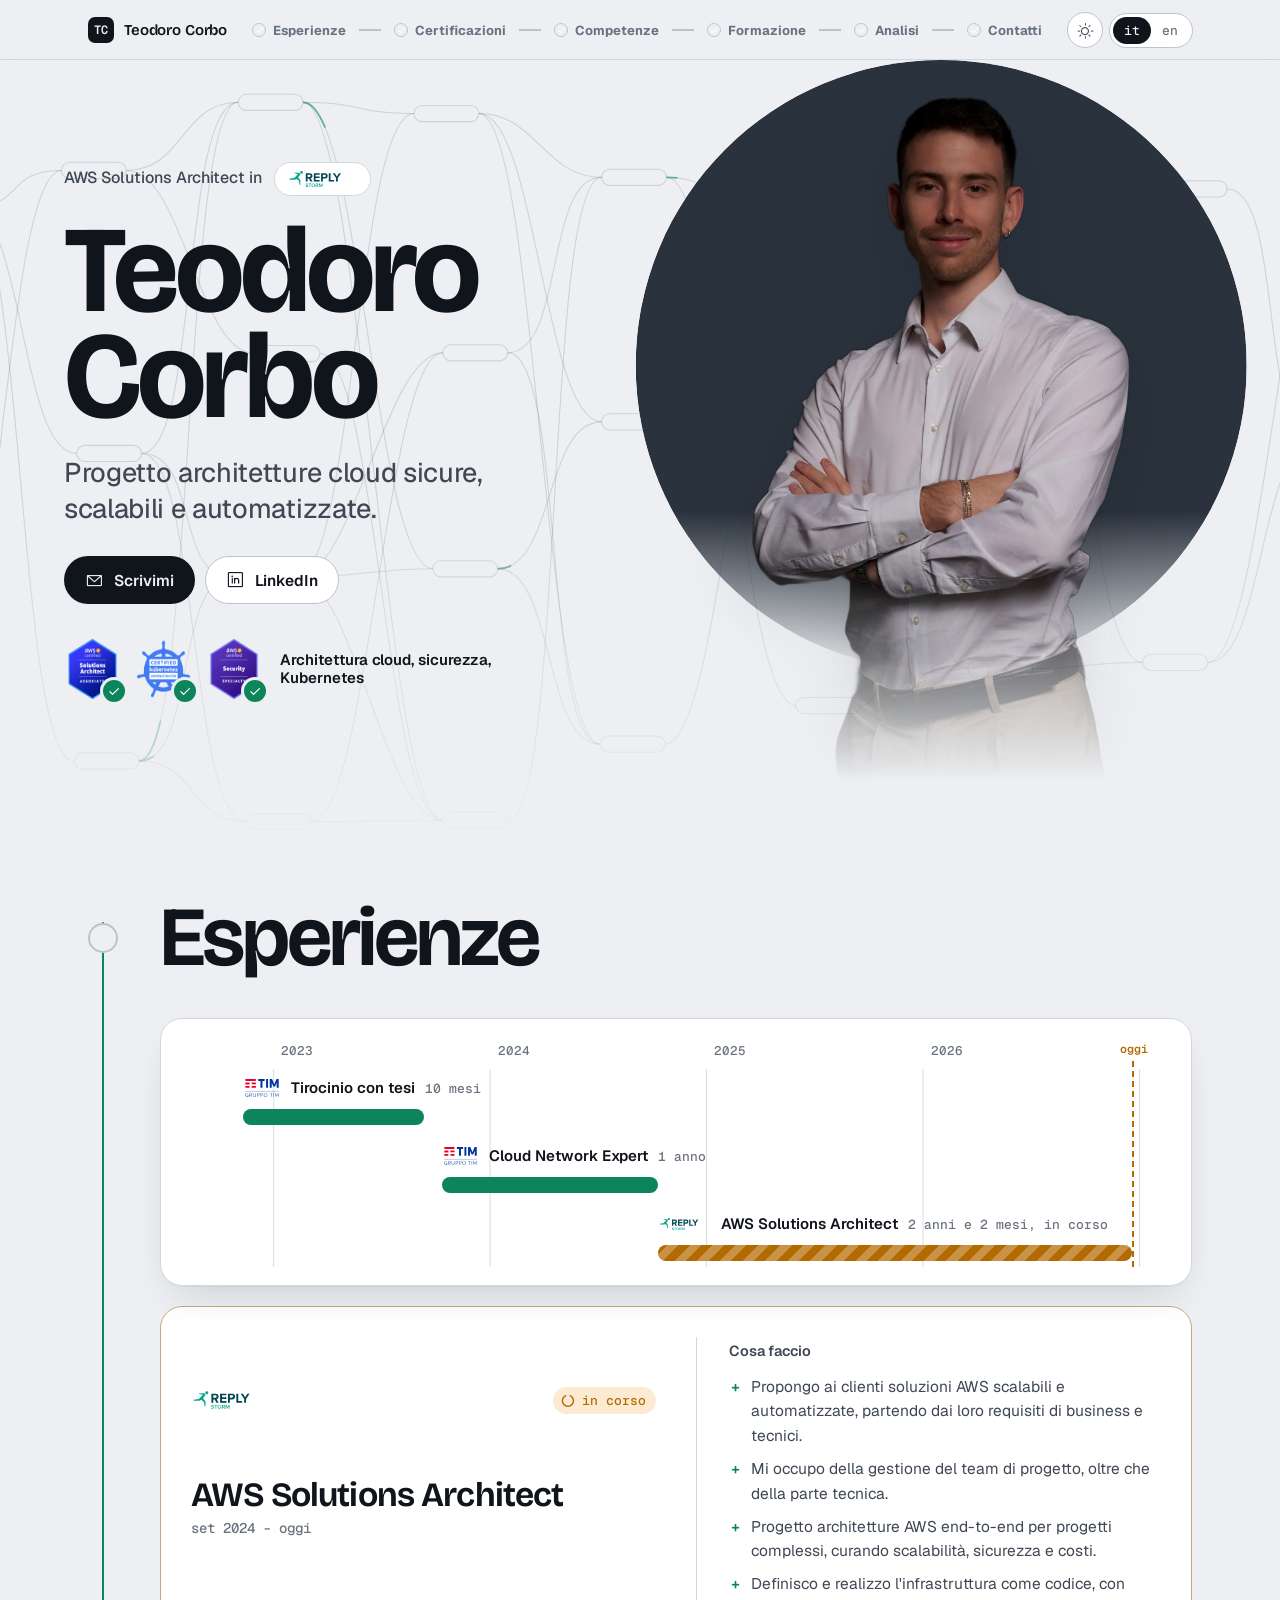
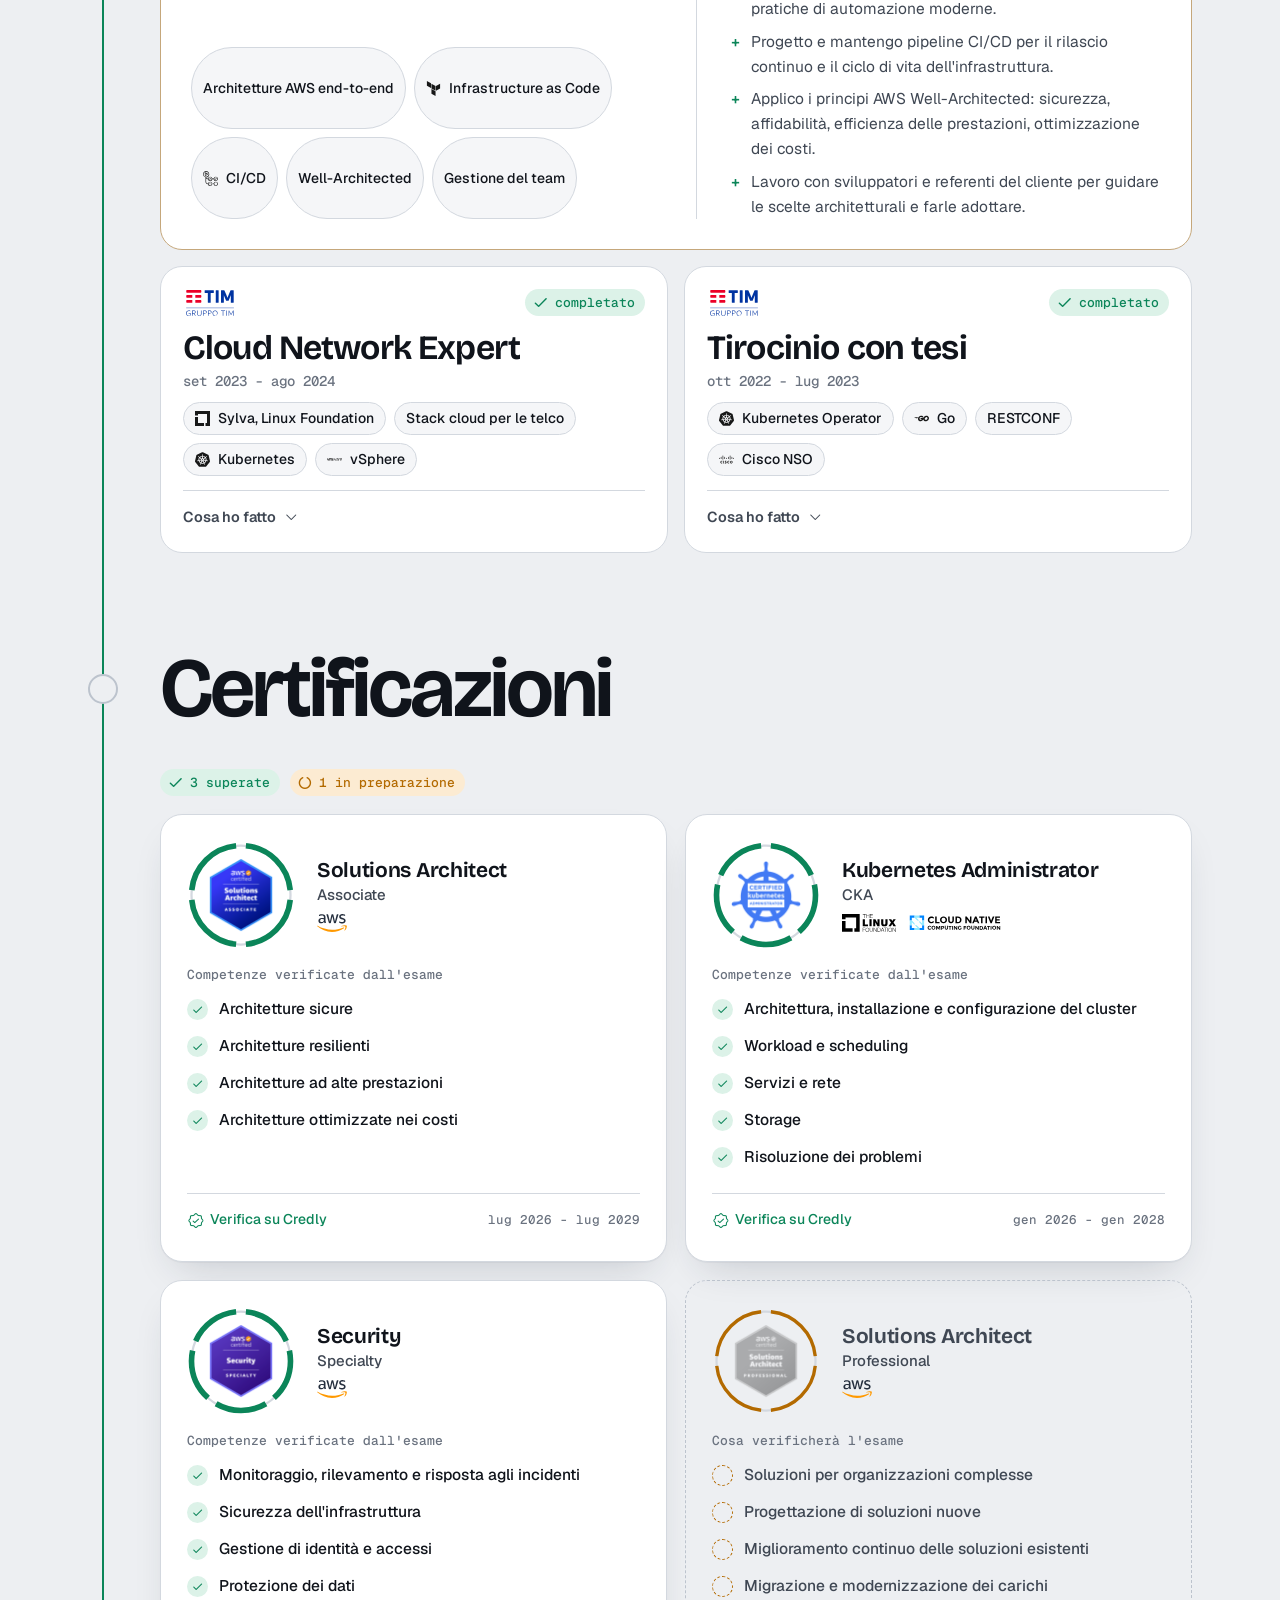
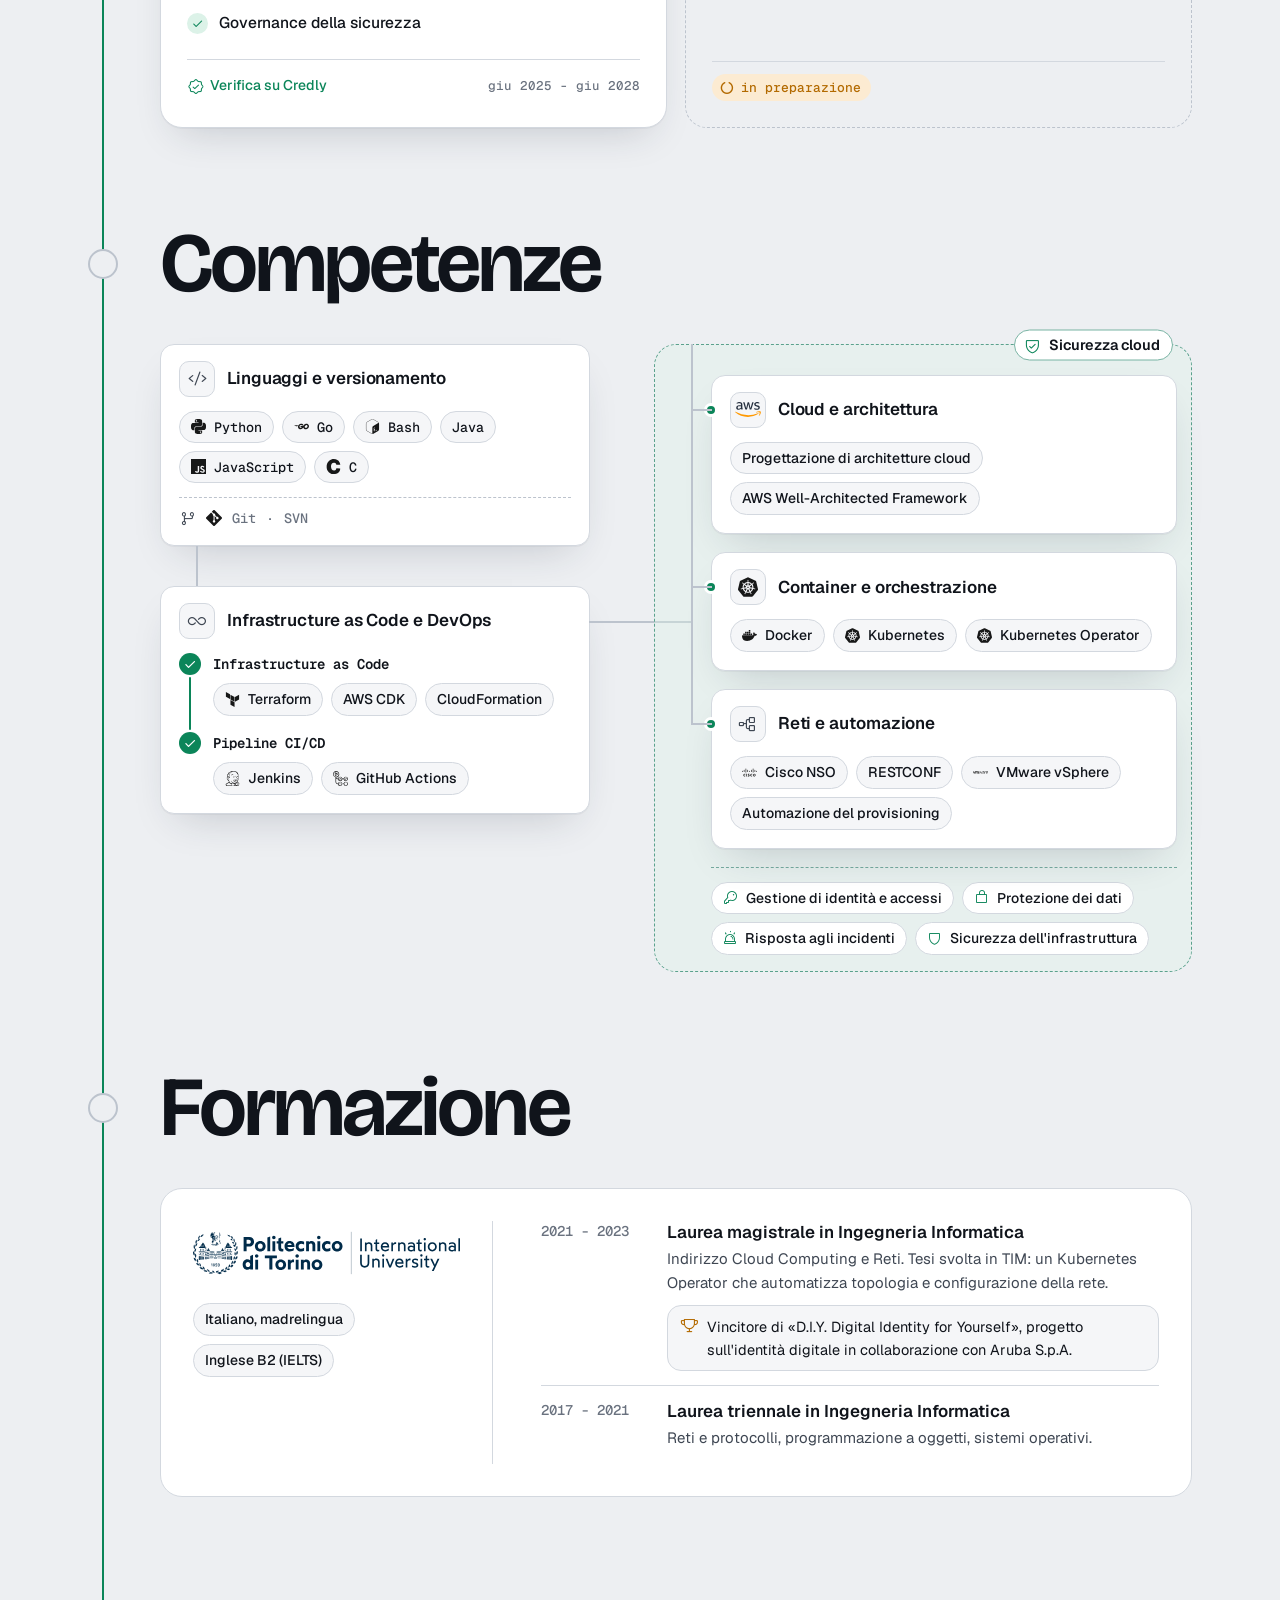
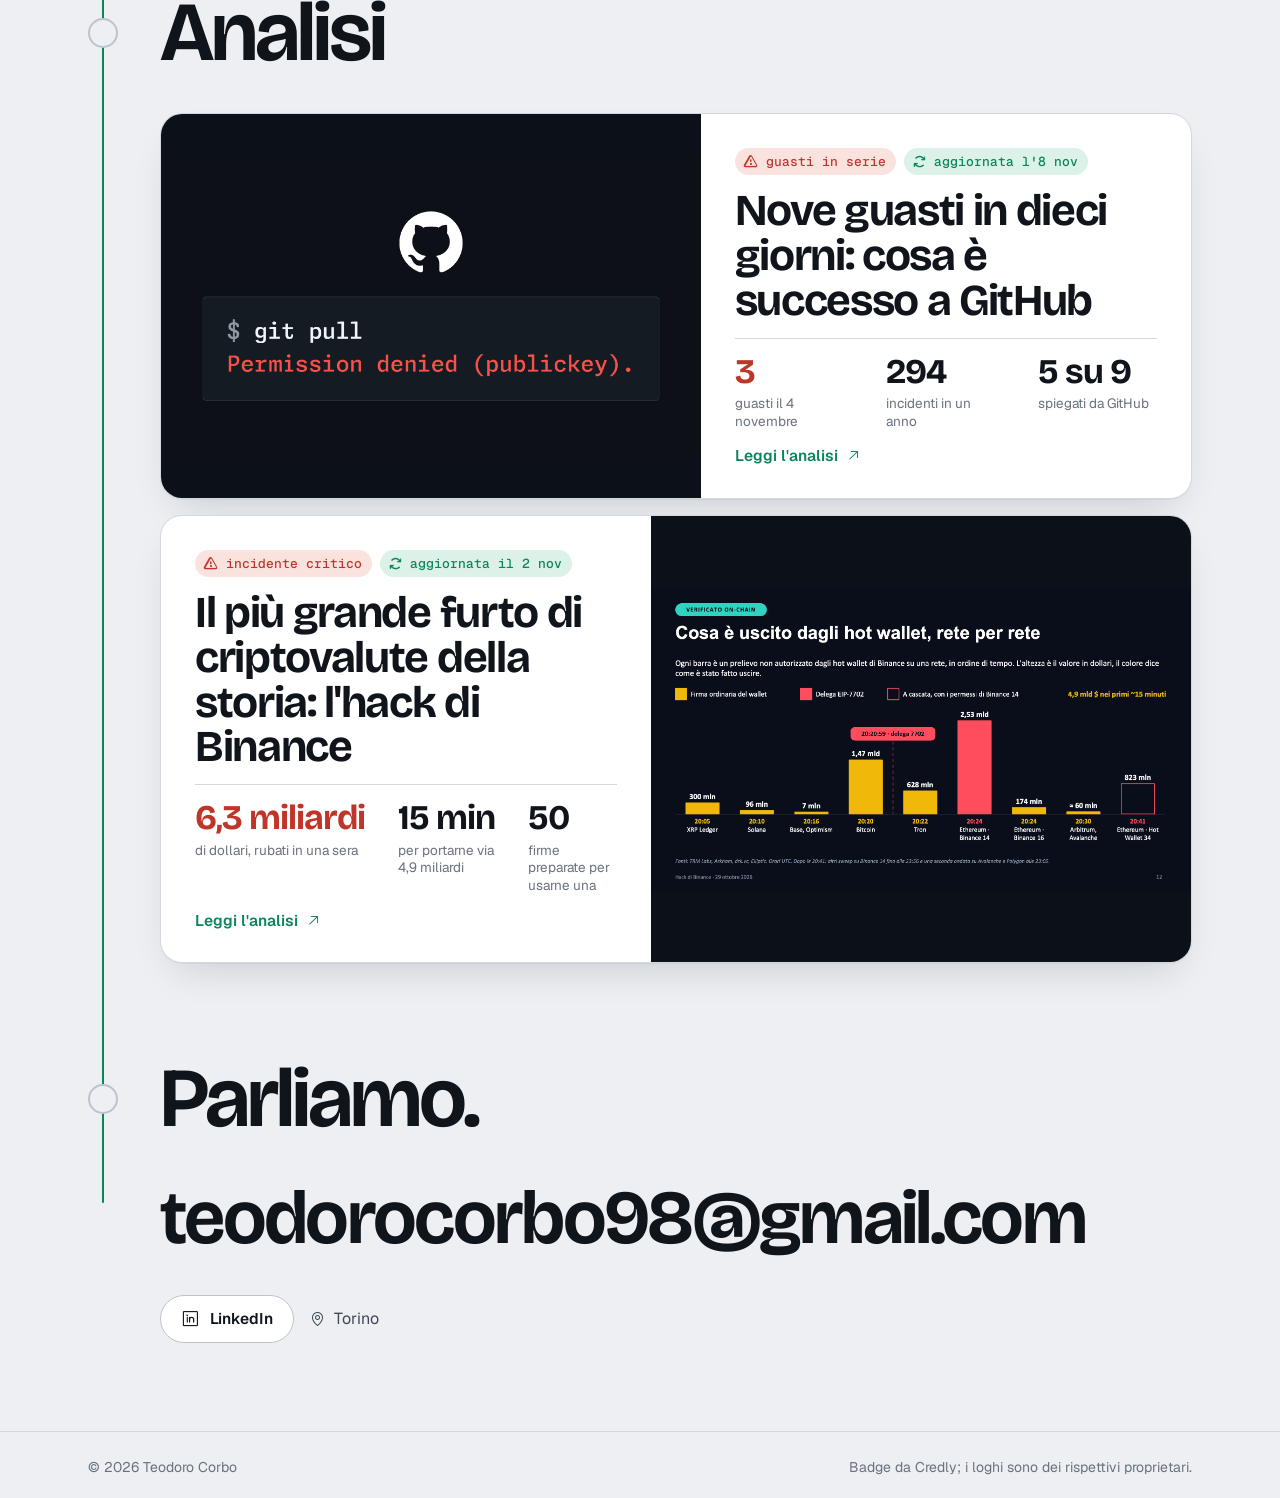
==== commit 5095cd5a: "Sito costruito dal progetto (10048e8)" ====
--- a/index.html
+++ b/index.html
@@ -1,4 +1,4 @@
 <!DOCTYPE html><html lang="it"><head><meta charset="utf-8"><meta name="viewport" content="width=device-width, initial-scale=1"><script>
       /* tema prima del primo disegno: scelta salvata, altrimenti il sistema, altrimenti chiaro (design/GUIDA.md) */
       (() => { let t = null; try { t = localStorage.getItem('tema'); } catch (_) {} document.documentElement.dataset.theme = t || (matchMedia('(prefers-color-scheme: dark)').matches ? 'dark' : 'light'); document.documentElement.classList.add('js'); })();
-    </script><title>Teodoro Corbo · Progetto architetture cloud sicure, scalabili e automatizzate.</title><meta name="description" content="Teodoro Corbo, AWS Solutions Architect in Storm Reply. Il mio profilo, il CV e le analisi su sicurezza e tecnologia."><link rel="canonical" href="https://teodoro98.github.io/"><link rel="icon" type="image/svg+xml" href="/favicon.svg"><link rel="stylesheet" href="/icone/icone.css"><link rel="alternate" hreflang="it" href="https://teodoro98.github.io/"><link rel="alternate" hreflang="en" href="https://teodoro98.github.io/en/"><link rel="alternate" hreflang="x-default" href="https://teodoro98.github.io/"><meta property="og:site_name" content="VetrinaTeo"><meta property="og:type" content="website"><meta property="og:title" content="Teodoro Corbo · Progetto architetture cloud sicure, scalabili e automatizzate."><meta property="og:description" content="Teodoro Corbo, AWS Solutions Architect in Storm Reply. Il mio profilo, il CV e le analisi su sicurezza e tecnologia."><meta property="og:url" content="https://teodoro98.github.io/"><meta property="og:image" content="https://teodoro98.github.io/og-default.png"><meta property="og:image:width" content="1200"><meta property="og:image:height" content="630"><meta property="og:locale" content="it_IT"><meta property="og:locale:alternate" content="en_GB"><meta name="twitter:card" content="summary_large_image"><meta name="twitter:title" content="Teodoro Corbo · Progetto architetture cloud sicure, scalabili e automatizzate."><meta name="twitter:description" content="Teodoro Corbo, AWS Solutions Architect in Storm Reply. Il mio profilo, il CV e le analisi su sicurezza e tecnologia."><meta name="twitter:image" content="https://teodoro98.github.io/og-default.png"><link rel="stylesheet" href="/_astro/Base.ZERoJILn.css"><link rel="stylesheet" href="/_astro/HomePage.C2cMYmlE.css"></head><body><div class="fondo" aria-hidden="true"><div class="f-grafo"></div></div><a class="skip" href="#main">Vai al contenuto</a><nav class="nav" aria-label="Principale"><div class="wrap"><a class="marchio" href="/"><span class="mk">TC</span><span class="nm">Teodoro Corbo</span></a><ol class="tappe"><li><a href="#esperienze"><span class="st"><i class="ph-bold ph-check"></i></span><b>Esperienze</b></a></li><li><a href="#certificazioni"><span class="st"><i class="ph-bold ph-check"></i></span><b>Certificazioni</b></a></li><li><a href="#competenze"><span class="st"><i class="ph-bold ph-check"></i></span><b>Competenze</b></a></li><li><a href="#formazione"><span class="st"><i class="ph-bold ph-check"></i></span><b>Formazione</b></a></li><li><a href="#analisi"><span class="st"><i class="ph-bold ph-check"></i></span><b>Analisi</b></a></li><li><a href="#contatti"><span class="st"><i class="ph-bold ph-check"></i></span><b>Contatti</b></a></li></ol><div class="tappe-tel" aria-hidden="true"><div class="pp"><i></i><i></i><i></i><i></i><i></i><i></i></div><span data-inizio="inizio" data-fine="tutto superato">inizio</span></div><div class="attrezzi"><button class="tema" type="button" aria-pressed="false" aria-label="Tema scuro"><i class="ph ph-sun"></i><i class="ph ph-moon"></i></button><nav class="lingua" aria-label="Lingua"><a href="/" hreflang="it" aria-current="page">it</a><a href="/en/" hreflang="en" lang="en" aria-label="English">en</a></nav></div></div></nav><main id="main"><header class="hero"><div class="wrap hero-in"><div class="hero-testo"><p class="ruolo"><span>AWS Solutions Architect in</span><span class="azienda"><img class="sc-c" src="/loghi/storm-reply.svg" alt="Storm Reply"><img class="sc-s" src="/loghi/storm-reply-footer.svg" alt="Storm Reply"></span></p><h1><span class="r1">Teodoro</span><br><span class="r2">Corbo</span></h1><p class="frase">Progetto architetture cloud sicure, scalabili e automatizzate.</p><div class="azioni"><a class="btn primo" href="mailto:teodorocorbo98@gmail.com"><i class="ph ph-envelope-simple"></i><span>Scrivimi</span></a><a class="btn secondo" href="https://www.linkedin.com/in/teodoro-corbo" rel="me noopener"><i class="ph ph-linkedin-logo"></i>LinkedIn</a></div><ul class="badge-hero" aria-label="Certificazioni"><li><a href="https://www.credly.com/badges/a552873f-6e5c-4658-9d5a-782ae7083cc0/public_url" aria-label="AWS Certified Solutions Architect – Associate: verifica su Credly"><img src="/loghi/badge-aws-saa.png" alt="" width="62" height="62"><i class="ph-bold ph-check"></i></a></li><li><a href="https://www.credly.com/badges/55efd7b3-0922-42ea-937e-402697465710/public_url" aria-label="Certified Kubernetes Administrator (CKA): verifica su Credly"><img src="/loghi/badge-cka.png" alt="" width="62" height="62"><i class="ph-bold ph-check"></i></a></li><li><a href="https://www.credly.com/badges/48fe5dd9-8444-46ad-acf0-9d06f2da65fe/public_url" aria-label="AWS Certified Security – Specialty: verifica su Credly"><img src="/loghi/badge-aws-security.png" alt="" width="62" height="62"><i class="ph-bold ph-check"></i></a></li><li class="dicitura"><b>Architettura cloud, sicurezza, Kubernetes</b></li></ul></div><div class="scena"><div class="alone" aria-hidden="true"><i></i></div><div class="sogg"><img src="/c/profilo/foto.webp" alt="Teodoro Corbo" width="1100" height="2051" fetchpriority="high"></div></div></div></header><div class="corso"><div class="tronco" aria-hidden="true"></div><section class="sez" id="esperienze"><div class="wrap"><div class="sez-in"><div class="testa-sez"><h2 data-r><span class="nodo"><i class="ph-bold ph-check"></i></span><span>Esperienze</span></h2></div><div class="gantt" style="--mesi:54;--gen:6" data-r role="img" aria-label="Esperienze nel tempo: Tirocinio con tesi in TIM da ottobre 2022 a luglio 2023; Cloud Network Expert in TIM da settembre 2023 a agosto 2024; AWS Solutions Architect in Storm Reply da settembre 2024, in corso."><div class="asse" aria-hidden="true"><span style="--x:11.11">2023</span><span style="--x:33.33">2024</span><span style="--x:55.56">2025</span><span style="--x:77.78">2026</span></div><div class="righe"><div class="oggi" style="--x:96.67"><b>oggi</b></div><div class="lavoro" style="--l:5.56;--w:18.52;--k:0"><div class="et"><img class="sc-c" src="/loghi/tim-blu.svg" alt="TIM"><img class="sc-s" src="/loghi/tim-logo.svg" alt="TIM"><b>Tirocinio con tesi</b><span class="dur">10 mesi</span></div><div class="traccia"><i class="tratto"></i></div></div><div class="lavoro" style="--l:25.93;--w:22.22;--k:1"><div class="et"><img class="sc-c" src="/loghi/tim-blu.svg" alt="TIM"><img class="sc-s" src="/loghi/tim-logo.svg" alt="TIM"><b>Cloud Network Expert</b><span class="dur">1 anno</span></div><div class="traccia"><i class="tratto"></i></div></div><div class="lavoro run" style="--l:48.15;--w:48.52;--k:2"><div class="et"><img class="sc-c" src="/loghi/storm-reply.svg" alt="Storm Reply"><img class="sc-s" src="/loghi/storm-reply-footer.svg" alt="Storm Reply"><b>AWS Solutions Architect</b><span class="dur">2 anni e 2 mesi, in corso</span></div><div class="traccia"><i class="tratto"></i></div></div></div></div><ol class="rilasci" reversed><li class="rilascio head" data-r><div class="su"><img class="sc-c" src="/loghi/storm-reply.svg" alt="Storm Reply"><img class="sc-s" src="/loghi/storm-reply-footer.svg" alt="Storm Reply"><span class="stato run"><i class="ph-bold ph-circle-notch"></i><span>in corso</span></span></div><div class="titolo"><h3>AWS Solutions Architect</h3><p class="quando">set 2024 - oggi</p></div><ul class="chip"><li>Architetture AWS end-to-end</li><li><img class="si" src="/loghi/si/terraform.svg" alt="">Infrastructure as Code</li><li><img class="si" src="/loghi/si/githubactions.svg" alt="">CI/CD</li><li>Well-Architected</li><li>Gestione del team</li></ul><details class="sempre-aperto"><summary><span>Cosa faccio</span><i class="ph ph-caret-down"></i></summary><ul><li>Propongo ai clienti soluzioni AWS scalabili e automatizzate, partendo dai loro requisiti di business e tecnici.</li><li>Mi occupo della gestione del team di progetto, oltre che della parte tecnica.</li><li>Progetto architetture AWS end-to-end per progetti complessi, curando scalabilità, sicurezza e costi.</li><li>Definisco e realizzo l&#39;infrastruttura come codice, con pratiche di automazione moderne.</li><li>Progetto e mantengo pipeline CI/CD per il rilascio continuo e il ciclo di vita dell&#39;infrastruttura.</li><li>Applico i principi AWS Well-Architected: sicurezza, affidabilità, efficienza delle prestazioni, ottimizzazione dei costi.</li><li>Lavoro con sviluppatori e referenti del cliente per guidare le scelte architetturali e farle adottare.</li></ul></details></li><li class="rilascio" data-r><div class="su"><img class="sc-c" src="/loghi/tim-blu.svg" alt="TIM"><img class="sc-s" src="/loghi/tim-logo.svg" alt="TIM"><span class="stato ok"><i class="ph-bold ph-check"></i><span>completato</span></span></div><div class="titolo"><h3>Cloud Network Expert</h3><p class="quando">set 2023 - ago 2024</p></div><ul class="chip"><li><img class="si" src="/loghi/si/linuxfoundation.svg" alt="">Sylva, Linux Foundation</li><li>Stack cloud per le telco</li><li><img class="si" src="/loghi/si/kubernetes.svg" alt="">Kubernetes</li><li><img class="si" src="/loghi/si/vmware.svg" alt="">vSphere</li></ul><details><summary><span>Cosa ho fatto</span><i class="ph ph-caret-down"></i></summary><ul><li>Ho contribuito all&#39;architettura di uno stack cloud unificato per le telco in Sylva, progetto open source della Linux Foundation.</li><li>Ho progettato e supportato pipeline CI/CD per ambienti cloud on-premise.</li><li>Ho lavorato su piattaforme basate su Kubernetes e su infrastrutture VMware vSphere.</li><li>Ho automatizzato il provisioning dell&#39;infrastruttura e i rilasci.</li></ul></details></li><li class="rilascio" data-r style="--d:1"><div class="su"><img class="sc-c" src="/loghi/tim-blu.svg" alt="TIM"><img class="sc-s" src="/loghi/tim-logo.svg" alt="TIM"><span class="stato ok"><i class="ph-bold ph-check"></i><span>completato</span></span></div><div class="titolo"><h3>Tirocinio con tesi</h3><p class="quando">ott 2022 - lug 2023</p></div><ul class="chip"><li><img class="si" src="/loghi/si/kubernetes.svg" alt="">Kubernetes Operator</li><li><img class="si" src="/loghi/si/go.svg" alt="">Go</li><li>RESTCONF</li><li><img class="si" src="/loghi/si/cisco.svg" alt="">Cisco NSO</li></ul><details><summary><span>Cosa ho fatto</span><i class="ph ph-caret-down"></i></summary><ul><li>Ho progettato e sviluppato un Kubernetes Operator che gestisce in automatico topologia e configurazione di rete.</li><li>Ho costruito automazioni cloud-native in Go con API RESTCONF.</li><li>Ho integrato Cisco NSO per l&#39;orchestrazione della rete.</li><li>Ho applicato i principi DevOps all&#39;automazione di rete e alla gestione dell&#39;infrastruttura.</li></ul></details></li></ol></div></div></section><section class="sez" id="certificazioni"><div class="wrap"><div class="sez-in"><div class="testa-sez"><h2 data-r><span class="nodo"><i class="ph-bold ph-check"></i></span><span>Certificazioni</span></h2></div><div class="prove" data-r><div class="riass"><span class="stato ok"><i class="ph-bold ph-check"></i><span>3 superate</span></span><span class="stato run"><i class="ph-bold ph-circle-notch"></i><span>1 in preparazione</span></span></div><article class="cert" style="--k:0"><a class="anello" href="https://www.credly.com/badges/a552873f-6e5c-4658-9d5a-782ae7083cc0/public_url" aria-label="AWS Certified Solutions Architect – Associate: verifica su Credly"><img src="/loghi/badge-aws-saa.png" alt><svg viewBox="0 0 96 96" aria-hidden="true"><circle class="fondo-a" cx="48" cy="48" r="44"></circle><g class="sg"><circle class="seg" cx="48" cy="48" r="44" pathLength="100" style="--i:0" stroke-dasharray="21.80 78.20" stroke-dashoffset="-1.60"></circle></g><g class="sg"><circle class="seg" cx="48" cy="48" r="44" pathLength="100" style="--i:1" stroke-dasharray="21.80 78.20" stroke-dashoffset="-26.60"></circle></g><g class="sg"><circle class="seg" cx="48" cy="48" r="44" pathLength="100" style="--i:2" stroke-dasharray="21.80 78.20" stroke-dashoffset="-51.60"></circle></g><g class="sg"><circle class="seg" cx="48" cy="48" r="44" pathLength="100" style="--i:3" stroke-dasharray="21.80 78.20" stroke-dashoffset="-76.60"></circle></g></svg></a><div><h3>Solutions Architect<span>Associate</span></h3><div class="ente"><img class="sc-c" src="/loghi/aws-color.svg" alt="Amazon Web Services"><img class="sc-s" src="/loghi/aws-white@2x.png" alt="Amazon Web Services"></div></div><div class="cosa"><p>Competenze verificate dall&#39;esame</p><ul class="comp"><li style="--i:0"><i class="ph-bold ph-check"></i><span>Architetture sicure</span></li><li style="--i:1"><i class="ph-bold ph-check"></i><span>Architetture resilienti</span></li><li style="--i:2"><i class="ph-bold ph-check"></i><span>Architetture ad alte prestazioni</span></li><li style="--i:3"><i class="ph-bold ph-check"></i><span>Architetture ottimizzate nei costi</span></li></ul></div><div class="fine"><a class="verifica" href="https://www.credly.com/badges/a552873f-6e5c-4658-9d5a-782ae7083cc0/public_url"><i class="ph ph-seal-check"></i><span>Verifica su Credly</span></a><small>lug 2026 - lug 2029</small></div></article><article class="cert" style="--k:1"><a class="anello" href="https://www.credly.com/badges/55efd7b3-0922-42ea-937e-402697465710/public_url" aria-label="Certified Kubernetes Administrator (CKA): verifica su Credly"><img src="/loghi/badge-cka.png" alt><svg viewBox="0 0 96 96" aria-hidden="true"><circle class="fondo-a" cx="48" cy="48" r="44"></circle><g class="sg"><circle class="seg" cx="48" cy="48" r="44" pathLength="100" style="--i:0" stroke-dasharray="16.80 83.20" stroke-dashoffset="-1.60"></circle></g><g class="sg"><circle class="seg" cx="48" cy="48" r="44" pathLength="100" style="--i:1" stroke-dasharray="16.80 83.20" stroke-dashoffset="-21.60"></circle></g><g class="sg"><circle class="seg" cx="48" cy="48" r="44" pathLength="100" style="--i:2" stroke-dasharray="16.80 83.20" stroke-dashoffset="-41.60"></circle></g><g class="sg"><circle class="seg" cx="48" cy="48" r="44" pathLength="100" style="--i:3" stroke-dasharray="16.80 83.20" stroke-dashoffset="-61.60"></circle></g><g class="sg"><circle class="seg" cx="48" cy="48" r="44" pathLength="100" style="--i:4" stroke-dasharray="16.80 83.20" stroke-dashoffset="-81.60"></circle></g></svg></a><div><h3>Kubernetes Administrator<span>CKA</span></h3><div class="ente"><img class="sc-c nero" src="/loghi/lf-white.svg" alt="The Linux Foundation"><img class="sc-s" src="/loghi/lf-white.svg" alt="The Linux Foundation"><img class="sc-c" src="/loghi/cncf-color.svg" alt="Cloud Native Computing Foundation"><img class="sc-s" src="/loghi/cncf-white.svg" alt="Cloud Native Computing Foundation"></div></div><div class="cosa"><p>Competenze verificate dall&#39;esame</p><ul class="comp"><li style="--i:0"><i class="ph-bold ph-check"></i><span>Architettura, installazione e configurazione del cluster</span></li><li style="--i:1"><i class="ph-bold ph-check"></i><span>Workload e scheduling</span></li><li style="--i:2"><i class="ph-bold ph-check"></i><span>Servizi e rete</span></li><li style="--i:3"><i class="ph-bold ph-check"></i><span>Storage</span></li><li style="--i:4"><i class="ph-bold ph-check"></i><span>Risoluzione dei problemi</span></li></ul></div><div class="fine"><a class="verifica" href="https://www.credly.com/badges/55efd7b3-0922-42ea-937e-402697465710/public_url"><i class="ph ph-seal-check"></i><span>Verifica su Credly</span></a><small>gen 2026 - gen 2028</small></div></article><article class="cert" style="--k:2"><a class="anello" href="https://www.credly.com/badges/48fe5dd9-8444-46ad-acf0-9d06f2da65fe/public_url" aria-label="AWS Certified Security – Specialty: verifica su Credly"><img src="/loghi/badge-aws-security.png" alt><svg viewBox="0 0 96 96" aria-hidden="true"><circle class="fondo-a" cx="48" cy="48" r="44"></circle><g class="sg"><circle class="seg" cx="48" cy="48" r="44" pathLength="100" style="--i:0" stroke-dasharray="16.80 83.20" stroke-dashoffset="-1.60"></circle></g><g class="sg"><circle class="seg" cx="48" cy="48" r="44" pathLength="100" style="--i:1" stroke-dasharray="16.80 83.20" stroke-dashoffset="-21.60"></circle></g><g class="sg"><circle class="seg" cx="48" cy="48" r="44" pathLength="100" style="--i:2" stroke-dasharray="16.80 83.20" stroke-dashoffset="-41.60"></circle></g><g class="sg"><circle class="seg" cx="48" cy="48" r="44" pathLength="100" style="--i:3" stroke-dasharray="16.80 83.20" stroke-dashoffset="-61.60"></circle></g><g class="sg"><circle class="seg" cx="48" cy="48" r="44" pathLength="100" style="--i:4" stroke-dasharray="16.80 83.20" stroke-dashoffset="-81.60"></circle></g></svg></a><div><h3>Security<span>Specialty</span></h3><div class="ente"><img class="sc-c" src="/loghi/aws-color.svg" alt="Amazon Web Services"><img class="sc-s" src="/loghi/aws-white@2x.png" alt="Amazon Web Services"></div></div><div class="cosa"><p>Competenze verificate dall&#39;esame</p><ul class="comp"><li style="--i:0"><i class="ph-bold ph-check"></i><span>Monitoraggio, rilevamento e risposta agli incidenti</span></li><li style="--i:1"><i class="ph-bold ph-check"></i><span>Sicurezza dell&#39;infrastruttura</span></li><li style="--i:2"><i class="ph-bold ph-check"></i><span>Gestione di identità e accessi</span></li><li style="--i:3"><i class="ph-bold ph-check"></i><span>Protezione dei dati</span></li><li style="--i:4"><i class="ph-bold ph-check"></i><span>Governance della sicurezza</span></li></ul></div><div class="fine"><a class="verifica" href="https://www.credly.com/badges/48fe5dd9-8444-46ad-acf0-9d06f2da65fe/public_url"><i class="ph ph-seal-check"></i><span>Verifica su Credly</span></a><small>giu 2025 - giu 2028</small></div></article><article class="cert attesa" style="--k:3"><div class="anello"><img src="/loghi/badge-aws-sap.png" alt="AWS Certified Solutions Architect – Professional, in preparazione"><svg viewBox="0 0 96 96" aria-hidden="true"><circle class="fondo-a" cx="48" cy="48" r="44"></circle><g class="sg"><circle class="seg" cx="48" cy="48" r="44" pathLength="100" style="--i:0" stroke-dasharray="21.80 78.20" stroke-dashoffset="-1.60"></circle></g><g class="sg"><circle class="seg" cx="48" cy="48" r="44" pathLength="100" style="--i:1" stroke-dasharray="21.80 78.20" stroke-dashoffset="-26.60"></circle></g><g class="sg"><circle class="seg" cx="48" cy="48" r="44" pathLength="100" style="--i:2" stroke-dasharray="21.80 78.20" stroke-dashoffset="-51.60"></circle></g><g class="sg"><circle class="seg" cx="48" cy="48" r="44" pathLength="100" style="--i:3" stroke-dasharray="21.80 78.20" stroke-dashoffset="-76.60"></circle></g></svg></div><div><h3>Solutions Architect<span>Professional</span></h3><div class="ente"><img class="sc-c" src="/loghi/aws-color.svg" alt="Amazon Web Services"><img class="sc-s" src="/loghi/aws-white@2x.png" alt="Amazon Web Services"></div></div><div class="cosa"><p>Cosa verificherà l&#39;esame</p><ul class="comp"><li style="--i:0"><i></i><span>Soluzioni per organizzazioni complesse</span></li><li style="--i:1"><i></i><span>Progettazione di soluzioni nuove</span></li><li style="--i:2"><i></i><span>Miglioramento continuo delle soluzioni esistenti</span></li><li style="--i:3"><i></i><span>Migrazione e modernizzazione dei carichi</span></li></ul></div><div class="fine"><span class="stato run"><i class="ph-bold ph-circle-notch"></i><span>in preparazione</span></span></div></article></div></div></div></section><section class="sez" id="competenze"><div class="wrap"><div class="sez-in"><div class="testa-sez"><h2 data-r><span class="nodo"><i class="ph-bold ph-check"></i></span><span>Competenze</span></h2></div><div class="arch" data-r role="group" aria-label="Competenze disegnate come un'architettura: il codice entra nella pipeline, la pipeline rilascia negli ambienti, la sicurezza è il perimetro intorno a tutti"><div class="arch-sx"><article class="blocco codice" style="--k:0"><header><span class="ic"><i class="ph ph-code"></i></span><h3>Linguaggi e versionamento</h3></header><ul class="chip"><li><img class="si" src="/loghi/si/python.svg" alt="">Python</li><li><img class="si" src="/loghi/si/go.svg" alt="">Go</li><li><img class="si" src="/loghi/si/gnubash.svg" alt="">Bash</li><li>Java</li><li><img class="si" src="/loghi/si/javascript.svg" alt="">JavaScript</li><li><img class="si" src="/loghi/si/c.svg" alt="">C</li></ul><div class="repo"><i class="ph ph-git-branch"></i><img class="si" src="/loghi/si/git.svg" alt="">Git<span aria-hidden="true">·</span>SVN</div></article><div class="filo v" style="--k:1" aria-hidden="true"><i class="pk"></i></div><article class="blocco pipe" style="--k:2"><header><span class="ic"><i class="ph ph-infinity"></i></span><h3>Infrastructure as Code e DevOps</h3></header><ol class="fasi"><li><span class="st"><i class="ph-bold ph-check"></i></span><b>Infrastructure as Code</b><ul class="chip"><li><img class="si" src="/loghi/si/terraform.svg" alt="">Terraform</li><li>AWS CDK</li><li>CloudFormation</li></ul></li><li><span class="st"><i class="ph-bold ph-check"></i></span><b>Pipeline CI/CD</b><ul class="chip"><li><img class="si" src="/loghi/si/jenkins.svg" alt="">Jenkins</li><li><img class="si" src="/loghi/si/githubactions.svg" alt="">GitHub Actions</li></ul></li></ol><div class="filo uscita" style="--k:3" aria-hidden="true"><i class="pk" style="animation-delay:-1.2s"></i></div></article></div><div class="perimetro"><h3 class="nome"><i class="ph ph-shield-check"></i><span>Sicurezza cloud</span></h3><div class="ambienti"><article class="blocco amb" style="--k:4"><header><span class="ic"><img class="aws sc-c" src="/loghi/aws-color.svg" alt="AWS"><img class="aws sc-s" src="/loghi/aws-white@2x.png" alt="AWS"></span><h3>Cloud e architettura</h3></header><ul class="chip"><li>Progettazione di architetture cloud</li><li>AWS Well-Architected Framework</li></ul></article><article class="blocco amb" style="--k:5"><header><span class="ic"><img class="si" src="/loghi/si/kubernetes.svg" alt=""></span><h3>Container e orchestrazione</h3></header><ul class="chip"><li><img class="si" src="/loghi/si/docker.svg" alt="">Docker</li><li><img class="si" src="/loghi/si/kubernetes.svg" alt="">Kubernetes</li><li><img class="si" src="/loghi/si/kubernetes.svg" alt="">Kubernetes Operator</li></ul></article><article class="blocco amb" style="--k:6"><header><span class="ic"><i class="ph ph-tree-structure"></i></span><h3>Reti e automazione</h3></header><ul class="chip"><li><img class="si" src="/loghi/si/cisco.svg" alt="">Cisco NSO</li><li>RESTCONF</li><li><img class="si" src="/loghi/si/vmware.svg" alt="">VMware vSphere</li><li>Automazione del provisioning</li></ul></article></div><div class="controlli" style="--k:7"><ul class="chip"><li><i class="ph ph-key"></i><span>Gestione di identità e accessi</span></li><li><i class="ph ph-lock-simple"></i><span>Protezione dei dati</span></li><li><i class="ph ph-siren"></i><span>Risposta agli incidenti</span></li><li><i class="ph ph-shield"></i><span>Sicurezza dell&#39;infrastruttura</span></li></ul></div></div></div></div></div></section><section class="sez" id="formazione"><div class="wrap"><div class="sez-in"><div class="testa-sez"><h2 data-r><span class="nodo"><i class="ph-bold ph-check"></i></span><span>Formazione</span></h2></div><div class="formazione" data-r><div class="ateneo"><img class="logo-mono" src="/loghi/polito-mobile.svg" alt="Politecnico di Torino"><div class="lingue"><ul class="chip"><li>Italiano, madrelingua</li><li>Inglese B2 (IELTS)</li></ul></div></div><ul class="lauree"><li><span class="anni">2021 - 2023</span><div><b>Laurea magistrale in Ingegneria Informatica</b><p>Indirizzo Cloud Computing e Reti. Tesi svolta in TIM: un Kubernetes Operator che automatizza topologia e configurazione della rete.</p><span class="premio"><i class="ph ph-trophy"></i><span>Vincitore di «D.I.Y. Digital Identity for Yourself», progetto sull&#39;identità digitale in collaborazione con Aruba S.p.A.</span></span></div></li><li><span class="anni">2017 - 2021</span><div><b>Laurea triennale in Ingegneria Informatica</b><p>Reti e protocolli, programmazione a oggetti, sistemi operativi.</p></div></li></ul></div></div></div></section><section class="sez" id="analisi"><div class="wrap"><div class="sez-in"><div class="testa-sez"><h2 data-r><span class="nodo"><i class="ph-bold ph-check"></i></span><span>Analisi</span></h2></div><div class="rapporti"><a class="rapporto" href="/analisi/github-2026-11/" data-r><div class="vis"><img src="/c/github-2026-11/cover.png" alt="Il logo di GitHub sopra un terminale: al comando «$ git pull» la risposta è «Permission denied (publickey).»" loading="lazy"></div><div class="corpo"><div class="stati"><span class="stato fail"><i class="ph-bold ph-warning"></i><span>guasti in serie</span></span></div><h3>Nove guasti in dieci giorni: cosa è successo a GitHub</h3><div class="cifre"><div><b class="rosso">3</b><span>guasti il 4 novembre</span></div><div><b>294</b><span>incidenti in un anno</span></div><div><b>2 su 9</b><span>spiegati da GitHub</span></div></div><span class="vai"><span>Leggi l&#39;analisi</span><i class="ph ph-arrow-up-right"></i></span></div></a><a class="rapporto" href="/analisi/binance-hack/" data-r><div class="vis"><img src="/c/binance-hack/slide-prelievi-it.png" alt="Cosa è uscito dagli hot wallet di Binance, rete per rete" loading="lazy"></div><div class="corpo"><div class="stati"><span class="stato fail"><i class="ph-bold ph-warning"></i><span>incidente critico</span></span><span class="stato ok"><i class="ph-bold ph-arrows-clockwise"></i><span>aggiornata il 2 nov</span></span></div><h3>Il più grande furto di criptovalute della storia: l&#39;hack di Binance</h3><div class="cifre"><div><b class="rosso">6,3 miliardi</b><span>di dollari, rubati in una sera</span></div><div><b>15 min</b><span>per portarne via 4,9 miliardi</span></div><div><b>50</b><span>firme preparate per usarne una</span></div></div><span class="vai"><span>Leggi l&#39;analisi</span><i class="ph ph-arrow-up-right"></i></span></div></a></div></div></div></section><section class="sez contatti" id="contatti"><div class="wrap"><div class="sez-in"><div class="testa-sez"><h2 data-r><span class="nodo"><i class="ph-bold ph-check"></i></span><span>Parliamo.</span></h2></div><a class="email" href="mailto:teodorocorbo98@gmail.com" data-r>teodorocorbo98@gmail.com</a><div class="azioni" data-r style="--d:1"><a class="btn secondo" href="https://www.linkedin.com/in/teodoro-corbo" rel="me noopener"><i class="ph ph-linkedin-logo"></i>LinkedIn</a><span class="dove"><i class="ph ph-map-pin"></i><span>Torino</span></span></div></div></div></section></div></main><footer class="piede"><div class="wrap"><span>© 2026 Teodoro Corbo</span><span>Badge da Credly; i loghi sono dei rispettivi proprietari.</span></div></footer><script type="module" src="/_astro/Base.astro_astro_type_script_index_0_lang.DtKjPNzE.js"></script></body></html>+    </script><title>Teodoro Corbo · Progetto architetture cloud sicure, scalabili e automatizzate.</title><meta name="description" content="Teodoro Corbo, AWS Solutions Architect in Storm Reply. Il mio profilo, il CV e le analisi su sicurezza e tecnologia."><link rel="canonical" href="https://teodoro98.github.io/"><link rel="icon" type="image/svg+xml" href="/favicon.svg"><link rel="stylesheet" href="/icone/icone.css"><link rel="alternate" hreflang="it" href="https://teodoro98.github.io/"><link rel="alternate" hreflang="en" href="https://teodoro98.github.io/en/"><link rel="alternate" hreflang="x-default" href="https://teodoro98.github.io/"><meta property="og:site_name" content="VetrinaTeo"><meta property="og:type" content="website"><meta property="og:title" content="Teodoro Corbo · Progetto architetture cloud sicure, scalabili e automatizzate."><meta property="og:description" content="Teodoro Corbo, AWS Solutions Architect in Storm Reply. Il mio profilo, il CV e le analisi su sicurezza e tecnologia."><meta property="og:url" content="https://teodoro98.github.io/"><meta property="og:image" content="https://teodoro98.github.io/og-default.png"><meta property="og:image:width" content="1200"><meta property="og:image:height" content="630"><meta property="og:locale" content="it_IT"><meta property="og:locale:alternate" content="en_GB"><meta name="twitter:card" content="summary_large_image"><meta name="twitter:title" content="Teodoro Corbo · Progetto architetture cloud sicure, scalabili e automatizzate."><meta name="twitter:description" content="Teodoro Corbo, AWS Solutions Architect in Storm Reply. Il mio profilo, il CV e le analisi su sicurezza e tecnologia."><meta name="twitter:image" content="https://teodoro98.github.io/og-default.png"><link rel="stylesheet" href="/_astro/Base.ZERoJILn.css"><link rel="stylesheet" href="/_astro/HomePage.C2cMYmlE.css"></head><body><div class="fondo" aria-hidden="true"><div class="f-grafo"></div></div><a class="skip" href="#main">Vai al contenuto</a><nav class="nav" aria-label="Principale"><div class="wrap"><a class="marchio" href="/"><span class="mk">TC</span><span class="nm">Teodoro Corbo</span></a><ol class="tappe"><li><a href="#esperienze"><span class="st"><i class="ph-bold ph-check"></i></span><b>Esperienze</b></a></li><li><a href="#certificazioni"><span class="st"><i class="ph-bold ph-check"></i></span><b>Certificazioni</b></a></li><li><a href="#competenze"><span class="st"><i class="ph-bold ph-check"></i></span><b>Competenze</b></a></li><li><a href="#formazione"><span class="st"><i class="ph-bold ph-check"></i></span><b>Formazione</b></a></li><li><a href="#analisi"><span class="st"><i class="ph-bold ph-check"></i></span><b>Analisi</b></a></li><li><a href="#contatti"><span class="st"><i class="ph-bold ph-check"></i></span><b>Contatti</b></a></li></ol><div class="tappe-tel" aria-hidden="true"><div class="pp"><i></i><i></i><i></i><i></i><i></i><i></i></div><span data-inizio="inizio" data-fine="tutto superato">inizio</span></div><div class="attrezzi"><button class="tema" type="button" aria-pressed="false" aria-label="Tema scuro"><i class="ph ph-sun"></i><i class="ph ph-moon"></i></button><nav class="lingua" aria-label="Lingua"><a href="/" hreflang="it" aria-current="page">it</a><a href="/en/" hreflang="en" lang="en" aria-label="English">en</a></nav></div></div></nav><main id="main"><header class="hero"><div class="wrap hero-in"><div class="hero-testo"><p class="ruolo"><span>AWS Solutions Architect in</span><span class="azienda"><img class="sc-c" src="/loghi/storm-reply.svg" alt="Storm Reply"><img class="sc-s" src="/loghi/storm-reply-footer.svg" alt="Storm Reply"></span></p><h1><span class="r1">Teodoro</span><br><span class="r2">Corbo</span></h1><p class="frase">Progetto architetture cloud sicure, scalabili e automatizzate.</p><div class="azioni"><a class="btn primo" href="mailto:teodorocorbo98@gmail.com"><i class="ph ph-envelope-simple"></i><span>Scrivimi</span></a><a class="btn secondo" href="https://www.linkedin.com/in/teodoro-corbo" rel="me noopener"><i class="ph ph-linkedin-logo"></i>LinkedIn</a></div><ul class="badge-hero" aria-label="Certificazioni"><li><a href="https://www.credly.com/badges/a552873f-6e5c-4658-9d5a-782ae7083cc0/public_url" aria-label="AWS Certified Solutions Architect – Associate: verifica su Credly"><img src="/loghi/badge-aws-saa.png" alt="" width="62" height="62"><i class="ph-bold ph-check"></i></a></li><li><a href="https://www.credly.com/badges/55efd7b3-0922-42ea-937e-402697465710/public_url" aria-label="Certified Kubernetes Administrator (CKA): verifica su Credly"><img src="/loghi/badge-cka.png" alt="" width="62" height="62"><i class="ph-bold ph-check"></i></a></li><li><a href="https://www.credly.com/badges/48fe5dd9-8444-46ad-acf0-9d06f2da65fe/public_url" aria-label="AWS Certified Security – Specialty: verifica su Credly"><img src="/loghi/badge-aws-security.png" alt="" width="62" height="62"><i class="ph-bold ph-check"></i></a></li><li class="dicitura"><b>Architettura cloud, sicurezza, Kubernetes</b></li></ul></div><div class="scena"><div class="alone" aria-hidden="true"><i></i></div><div class="sogg"><img src="/c/profilo/foto.webp" alt="Teodoro Corbo" width="1100" height="2051" fetchpriority="high"></div></div></div></header><div class="corso"><div class="tronco" aria-hidden="true"></div><section class="sez" id="esperienze"><div class="wrap"><div class="sez-in"><div class="testa-sez"><h2 data-r><span class="nodo"><i class="ph-bold ph-check"></i></span><span>Esperienze</span></h2></div><div class="gantt" style="--mesi:54;--gen:6" data-r role="img" aria-label="Esperienze nel tempo: Tirocinio con tesi in TIM da ottobre 2022 a luglio 2023; Cloud Network Expert in TIM da settembre 2023 a agosto 2024; AWS Solutions Architect in Storm Reply da settembre 2024, in corso."><div class="asse" aria-hidden="true"><span style="--x:11.11">2023</span><span style="--x:33.33">2024</span><span style="--x:55.56">2025</span><span style="--x:77.78">2026</span></div><div class="righe"><div class="oggi" style="--x:96.79"><b>oggi</b></div><div class="lavoro" style="--l:5.56;--w:18.52;--k:0"><div class="et"><img class="sc-c" src="/loghi/tim-blu.svg" alt="TIM"><img class="sc-s" src="/loghi/tim-logo.svg" alt="TIM"><b>Tirocinio con tesi</b><span class="dur">10 mesi</span></div><div class="traccia"><i class="tratto"></i></div></div><div class="lavoro" style="--l:25.93;--w:22.22;--k:1"><div class="et"><img class="sc-c" src="/loghi/tim-blu.svg" alt="TIM"><img class="sc-s" src="/loghi/tim-logo.svg" alt="TIM"><b>Cloud Network Expert</b><span class="dur">1 anno</span></div><div class="traccia"><i class="tratto"></i></div></div><div class="lavoro run" style="--l:48.15;--w:48.64;--k:2"><div class="et"><img class="sc-c" src="/loghi/storm-reply.svg" alt="Storm Reply"><img class="sc-s" src="/loghi/storm-reply-footer.svg" alt="Storm Reply"><b>AWS Solutions Architect</b><span class="dur">2 anni e 2 mesi, in corso</span></div><div class="traccia"><i class="tratto"></i></div></div></div></div><ol class="rilasci" reversed><li class="rilascio head" data-r><div class="su"><img class="sc-c" src="/loghi/storm-reply.svg" alt="Storm Reply"><img class="sc-s" src="/loghi/storm-reply-footer.svg" alt="Storm Reply"><span class="stato run"><i class="ph-bold ph-circle-notch"></i><span>in corso</span></span></div><div class="titolo"><h3>AWS Solutions Architect</h3><p class="quando">set 2024 - oggi</p></div><ul class="chip"><li>Architetture AWS end-to-end</li><li><img class="si" src="/loghi/si/terraform.svg" alt="">Infrastructure as Code</li><li><img class="si" src="/loghi/si/githubactions.svg" alt="">CI/CD</li><li>Well-Architected</li><li>Gestione del team</li></ul><details class="sempre-aperto"><summary><span>Cosa faccio</span><i class="ph ph-caret-down"></i></summary><ul><li>Propongo ai clienti soluzioni AWS scalabili e automatizzate, partendo dai loro requisiti di business e tecnici.</li><li>Mi occupo della gestione del team di progetto, oltre che della parte tecnica.</li><li>Progetto architetture AWS end-to-end per progetti complessi, curando scalabilità, sicurezza e costi.</li><li>Definisco e realizzo l&#39;infrastruttura come codice, con pratiche di automazione moderne.</li><li>Progetto e mantengo pipeline CI/CD per il rilascio continuo e il ciclo di vita dell&#39;infrastruttura.</li><li>Applico i principi AWS Well-Architected: sicurezza, affidabilità, efficienza delle prestazioni, ottimizzazione dei costi.</li><li>Lavoro con sviluppatori e referenti del cliente per guidare le scelte architetturali e farle adottare.</li></ul></details></li><li class="rilascio" data-r><div class="su"><img class="sc-c" src="/loghi/tim-blu.svg" alt="TIM"><img class="sc-s" src="/loghi/tim-logo.svg" alt="TIM"><span class="stato ok"><i class="ph-bold ph-check"></i><span>completato</span></span></div><div class="titolo"><h3>Cloud Network Expert</h3><p class="quando">set 2023 - ago 2024</p></div><ul class="chip"><li><img class="si" src="/loghi/si/linuxfoundation.svg" alt="">Sylva, Linux Foundation</li><li>Stack cloud per le telco</li><li><img class="si" src="/loghi/si/kubernetes.svg" alt="">Kubernetes</li><li><img class="si" src="/loghi/si/vmware.svg" alt="">vSphere</li></ul><details><summary><span>Cosa ho fatto</span><i class="ph ph-caret-down"></i></summary><ul><li>Ho contribuito all&#39;architettura di uno stack cloud unificato per le telco in Sylva, progetto open source della Linux Foundation.</li><li>Ho progettato e supportato pipeline CI/CD per ambienti cloud on-premise.</li><li>Ho lavorato su piattaforme basate su Kubernetes e su infrastrutture VMware vSphere.</li><li>Ho automatizzato il provisioning dell&#39;infrastruttura e i rilasci.</li></ul></details></li><li class="rilascio" data-r style="--d:1"><div class="su"><img class="sc-c" src="/loghi/tim-blu.svg" alt="TIM"><img class="sc-s" src="/loghi/tim-logo.svg" alt="TIM"><span class="stato ok"><i class="ph-bold ph-check"></i><span>completato</span></span></div><div class="titolo"><h3>Tirocinio con tesi</h3><p class="quando">ott 2022 - lug 2023</p></div><ul class="chip"><li><img class="si" src="/loghi/si/kubernetes.svg" alt="">Kubernetes Operator</li><li><img class="si" src="/loghi/si/go.svg" alt="">Go</li><li>RESTCONF</li><li><img class="si" src="/loghi/si/cisco.svg" alt="">Cisco NSO</li></ul><details><summary><span>Cosa ho fatto</span><i class="ph ph-caret-down"></i></summary><ul><li>Ho progettato e sviluppato un Kubernetes Operator che gestisce in automatico topologia e configurazione di rete.</li><li>Ho costruito automazioni cloud-native in Go con API RESTCONF.</li><li>Ho integrato Cisco NSO per l&#39;orchestrazione della rete.</li><li>Ho applicato i principi DevOps all&#39;automazione di rete e alla gestione dell&#39;infrastruttura.</li></ul></details></li></ol></div></div></section><section class="sez" id="certificazioni"><div class="wrap"><div class="sez-in"><div class="testa-sez"><h2 data-r><span class="nodo"><i class="ph-bold ph-check"></i></span><span>Certificazioni</span></h2></div><div class="prove" data-r><div class="riass"><span class="stato ok"><i class="ph-bold ph-check"></i><span>3 superate</span></span><span class="stato run"><i class="ph-bold ph-circle-notch"></i><span>1 in preparazione</span></span></div><article class="cert" style="--k:0"><a class="anello" href="https://www.credly.com/badges/a552873f-6e5c-4658-9d5a-782ae7083cc0/public_url" aria-label="AWS Certified Solutions Architect – Associate: verifica su Credly"><img src="/loghi/badge-aws-saa.png" alt><svg viewBox="0 0 96 96" aria-hidden="true"><circle class="fondo-a" cx="48" cy="48" r="44"></circle><g class="sg"><circle class="seg" cx="48" cy="48" r="44" pathLength="100" style="--i:0" stroke-dasharray="21.80 78.20" stroke-dashoffset="-1.60"></circle></g><g class="sg"><circle class="seg" cx="48" cy="48" r="44" pathLength="100" style="--i:1" stroke-dasharray="21.80 78.20" stroke-dashoffset="-26.60"></circle></g><g class="sg"><circle class="seg" cx="48" cy="48" r="44" pathLength="100" style="--i:2" stroke-dasharray="21.80 78.20" stroke-dashoffset="-51.60"></circle></g><g class="sg"><circle class="seg" cx="48" cy="48" r="44" pathLength="100" style="--i:3" stroke-dasharray="21.80 78.20" stroke-dashoffset="-76.60"></circle></g></svg></a><div><h3>Solutions Architect<span>Associate</span></h3><div class="ente"><img class="sc-c" src="/loghi/aws-color.svg" alt="Amazon Web Services"><img class="sc-s" src="/loghi/aws-white@2x.png" alt="Amazon Web Services"></div></div><div class="cosa"><p>Competenze verificate dall&#39;esame</p><ul class="comp"><li style="--i:0"><i class="ph-bold ph-check"></i><span>Architetture sicure</span></li><li style="--i:1"><i class="ph-bold ph-check"></i><span>Architetture resilienti</span></li><li style="--i:2"><i class="ph-bold ph-check"></i><span>Architetture ad alte prestazioni</span></li><li style="--i:3"><i class="ph-bold ph-check"></i><span>Architetture ottimizzate nei costi</span></li></ul></div><div class="fine"><a class="verifica" href="https://www.credly.com/badges/a552873f-6e5c-4658-9d5a-782ae7083cc0/public_url"><i class="ph ph-seal-check"></i><span>Verifica su Credly</span></a><small>lug 2026 - lug 2029</small></div></article><article class="cert" style="--k:1"><a class="anello" href="https://www.credly.com/badges/55efd7b3-0922-42ea-937e-402697465710/public_url" aria-label="Certified Kubernetes Administrator (CKA): verifica su Credly"><img src="/loghi/badge-cka.png" alt><svg viewBox="0 0 96 96" aria-hidden="true"><circle class="fondo-a" cx="48" cy="48" r="44"></circle><g class="sg"><circle class="seg" cx="48" cy="48" r="44" pathLength="100" style="--i:0" stroke-dasharray="16.80 83.20" stroke-dashoffset="-1.60"></circle></g><g class="sg"><circle class="seg" cx="48" cy="48" r="44" pathLength="100" style="--i:1" stroke-dasharray="16.80 83.20" stroke-dashoffset="-21.60"></circle></g><g class="sg"><circle class="seg" cx="48" cy="48" r="44" pathLength="100" style="--i:2" stroke-dasharray="16.80 83.20" stroke-dashoffset="-41.60"></circle></g><g class="sg"><circle class="seg" cx="48" cy="48" r="44" pathLength="100" style="--i:3" stroke-dasharray="16.80 83.20" stroke-dashoffset="-61.60"></circle></g><g class="sg"><circle class="seg" cx="48" cy="48" r="44" pathLength="100" style="--i:4" stroke-dasharray="16.80 83.20" stroke-dashoffset="-81.60"></circle></g></svg></a><div><h3>Kubernetes Administrator<span>CKA</span></h3><div class="ente"><img class="sc-c nero" src="/loghi/lf-white.svg" alt="The Linux Foundation"><img class="sc-s" src="/loghi/lf-white.svg" alt="The Linux Foundation"><img class="sc-c" src="/loghi/cncf-color.svg" alt="Cloud Native Computing Foundation"><img class="sc-s" src="/loghi/cncf-white.svg" alt="Cloud Native Computing Foundation"></div></div><div class="cosa"><p>Competenze verificate dall&#39;esame</p><ul class="comp"><li style="--i:0"><i class="ph-bold ph-check"></i><span>Architettura, installazione e configurazione del cluster</span></li><li style="--i:1"><i class="ph-bold ph-check"></i><span>Workload e scheduling</span></li><li style="--i:2"><i class="ph-bold ph-check"></i><span>Servizi e rete</span></li><li style="--i:3"><i class="ph-bold ph-check"></i><span>Storage</span></li><li style="--i:4"><i class="ph-bold ph-check"></i><span>Risoluzione dei problemi</span></li></ul></div><div class="fine"><a class="verifica" href="https://www.credly.com/badges/55efd7b3-0922-42ea-937e-402697465710/public_url"><i class="ph ph-seal-check"></i><span>Verifica su Credly</span></a><small>gen 2026 - gen 2028</small></div></article><article class="cert" style="--k:2"><a class="anello" href="https://www.credly.com/badges/48fe5dd9-8444-46ad-acf0-9d06f2da65fe/public_url" aria-label="AWS Certified Security – Specialty: verifica su Credly"><img src="/loghi/badge-aws-security.png" alt><svg viewBox="0 0 96 96" aria-hidden="true"><circle class="fondo-a" cx="48" cy="48" r="44"></circle><g class="sg"><circle class="seg" cx="48" cy="48" r="44" pathLength="100" style="--i:0" stroke-dasharray="16.80 83.20" stroke-dashoffset="-1.60"></circle></g><g class="sg"><circle class="seg" cx="48" cy="48" r="44" pathLength="100" style="--i:1" stroke-dasharray="16.80 83.20" stroke-dashoffset="-21.60"></circle></g><g class="sg"><circle class="seg" cx="48" cy="48" r="44" pathLength="100" style="--i:2" stroke-dasharray="16.80 83.20" stroke-dashoffset="-41.60"></circle></g><g class="sg"><circle class="seg" cx="48" cy="48" r="44" pathLength="100" style="--i:3" stroke-dasharray="16.80 83.20" stroke-dashoffset="-61.60"></circle></g><g class="sg"><circle class="seg" cx="48" cy="48" r="44" pathLength="100" style="--i:4" stroke-dasharray="16.80 83.20" stroke-dashoffset="-81.60"></circle></g></svg></a><div><h3>Security<span>Specialty</span></h3><div class="ente"><img class="sc-c" src="/loghi/aws-color.svg" alt="Amazon Web Services"><img class="sc-s" src="/loghi/aws-white@2x.png" alt="Amazon Web Services"></div></div><div class="cosa"><p>Competenze verificate dall&#39;esame</p><ul class="comp"><li style="--i:0"><i class="ph-bold ph-check"></i><span>Monitoraggio, rilevamento e risposta agli incidenti</span></li><li style="--i:1"><i class="ph-bold ph-check"></i><span>Sicurezza dell&#39;infrastruttura</span></li><li style="--i:2"><i class="ph-bold ph-check"></i><span>Gestione di identità e accessi</span></li><li style="--i:3"><i class="ph-bold ph-check"></i><span>Protezione dei dati</span></li><li style="--i:4"><i class="ph-bold ph-check"></i><span>Governance della sicurezza</span></li></ul></div><div class="fine"><a class="verifica" href="https://www.credly.com/badges/48fe5dd9-8444-46ad-acf0-9d06f2da65fe/public_url"><i class="ph ph-seal-check"></i><span>Verifica su Credly</span></a><small>giu 2025 - giu 2028</small></div></article><article class="cert attesa" style="--k:3"><div class="anello"><img src="/loghi/badge-aws-sap.png" alt="AWS Certified Solutions Architect – Professional, in preparazione"><svg viewBox="0 0 96 96" aria-hidden="true"><circle class="fondo-a" cx="48" cy="48" r="44"></circle><g class="sg"><circle class="seg" cx="48" cy="48" r="44" pathLength="100" style="--i:0" stroke-dasharray="21.80 78.20" stroke-dashoffset="-1.60"></circle></g><g class="sg"><circle class="seg" cx="48" cy="48" r="44" pathLength="100" style="--i:1" stroke-dasharray="21.80 78.20" stroke-dashoffset="-26.60"></circle></g><g class="sg"><circle class="seg" cx="48" cy="48" r="44" pathLength="100" style="--i:2" stroke-dasharray="21.80 78.20" stroke-dashoffset="-51.60"></circle></g><g class="sg"><circle class="seg" cx="48" cy="48" r="44" pathLength="100" style="--i:3" stroke-dasharray="21.80 78.20" stroke-dashoffset="-76.60"></circle></g></svg></div><div><h3>Solutions Architect<span>Professional</span></h3><div class="ente"><img class="sc-c" src="/loghi/aws-color.svg" alt="Amazon Web Services"><img class="sc-s" src="/loghi/aws-white@2x.png" alt="Amazon Web Services"></div></div><div class="cosa"><p>Cosa verificherà l&#39;esame</p><ul class="comp"><li style="--i:0"><i></i><span>Soluzioni per organizzazioni complesse</span></li><li style="--i:1"><i></i><span>Progettazione di soluzioni nuove</span></li><li style="--i:2"><i></i><span>Miglioramento continuo delle soluzioni esistenti</span></li><li style="--i:3"><i></i><span>Migrazione e modernizzazione dei carichi</span></li></ul></div><div class="fine"><span class="stato run"><i class="ph-bold ph-circle-notch"></i><span>in preparazione</span></span></div></article></div></div></div></section><section class="sez" id="competenze"><div class="wrap"><div class="sez-in"><div class="testa-sez"><h2 data-r><span class="nodo"><i class="ph-bold ph-check"></i></span><span>Competenze</span></h2></div><div class="arch" data-r role="group" aria-label="Competenze disegnate come un'architettura: il codice entra nella pipeline, la pipeline rilascia negli ambienti, la sicurezza è il perimetro intorno a tutti"><div class="arch-sx"><article class="blocco codice" style="--k:0"><header><span class="ic"><i class="ph ph-code"></i></span><h3>Linguaggi e versionamento</h3></header><ul class="chip"><li><img class="si" src="/loghi/si/python.svg" alt="">Python</li><li><img class="si" src="/loghi/si/go.svg" alt="">Go</li><li><img class="si" src="/loghi/si/gnubash.svg" alt="">Bash</li><li>Java</li><li><img class="si" src="/loghi/si/javascript.svg" alt="">JavaScript</li><li><img class="si" src="/loghi/si/c.svg" alt="">C</li></ul><div class="repo"><i class="ph ph-git-branch"></i><img class="si" src="/loghi/si/git.svg" alt="">Git<span aria-hidden="true">·</span>SVN</div></article><div class="filo v" style="--k:1" aria-hidden="true"><i class="pk"></i></div><article class="blocco pipe" style="--k:2"><header><span class="ic"><i class="ph ph-infinity"></i></span><h3>Infrastructure as Code e DevOps</h3></header><ol class="fasi"><li><span class="st"><i class="ph-bold ph-check"></i></span><b>Infrastructure as Code</b><ul class="chip"><li><img class="si" src="/loghi/si/terraform.svg" alt="">Terraform</li><li>AWS CDK</li><li>CloudFormation</li></ul></li><li><span class="st"><i class="ph-bold ph-check"></i></span><b>Pipeline CI/CD</b><ul class="chip"><li><img class="si" src="/loghi/si/jenkins.svg" alt="">Jenkins</li><li><img class="si" src="/loghi/si/githubactions.svg" alt="">GitHub Actions</li></ul></li></ol><div class="filo uscita" style="--k:3" aria-hidden="true"><i class="pk" style="animation-delay:-1.2s"></i></div></article></div><div class="perimetro"><h3 class="nome"><i class="ph ph-shield-check"></i><span>Sicurezza cloud</span></h3><div class="ambienti"><article class="blocco amb" style="--k:4"><header><span class="ic"><img class="aws sc-c" src="/loghi/aws-color.svg" alt="AWS"><img class="aws sc-s" src="/loghi/aws-white@2x.png" alt="AWS"></span><h3>Cloud e architettura</h3></header><ul class="chip"><li>Progettazione di architetture cloud</li><li>AWS Well-Architected Framework</li></ul></article><article class="blocco amb" style="--k:5"><header><span class="ic"><img class="si" src="/loghi/si/kubernetes.svg" alt=""></span><h3>Container e orchestrazione</h3></header><ul class="chip"><li><img class="si" src="/loghi/si/docker.svg" alt="">Docker</li><li><img class="si" src="/loghi/si/kubernetes.svg" alt="">Kubernetes</li><li><img class="si" src="/loghi/si/kubernetes.svg" alt="">Kubernetes Operator</li></ul></article><article class="blocco amb" style="--k:6"><header><span class="ic"><i class="ph ph-tree-structure"></i></span><h3>Reti e automazione</h3></header><ul class="chip"><li><img class="si" src="/loghi/si/cisco.svg" alt="">Cisco NSO</li><li>RESTCONF</li><li><img class="si" src="/loghi/si/vmware.svg" alt="">VMware vSphere</li><li>Automazione del provisioning</li></ul></article></div><div class="controlli" style="--k:7"><ul class="chip"><li><i class="ph ph-key"></i><span>Gestione di identità e accessi</span></li><li><i class="ph ph-lock-simple"></i><span>Protezione dei dati</span></li><li><i class="ph ph-siren"></i><span>Risposta agli incidenti</span></li><li><i class="ph ph-shield"></i><span>Sicurezza dell&#39;infrastruttura</span></li></ul></div></div></div></div></div></section><section class="sez" id="formazione"><div class="wrap"><div class="sez-in"><div class="testa-sez"><h2 data-r><span class="nodo"><i class="ph-bold ph-check"></i></span><span>Formazione</span></h2></div><div class="formazione" data-r><div class="ateneo"><img class="logo-mono" src="/loghi/polito-mobile.svg" alt="Politecnico di Torino"><div class="lingue"><ul class="chip"><li>Italiano, madrelingua</li><li>Inglese B2 (IELTS)</li></ul></div></div><ul class="lauree"><li><span class="anni">2021 - 2023</span><div><b>Laurea magistrale in Ingegneria Informatica</b><p>Indirizzo Cloud Computing e Reti. Tesi svolta in TIM: un Kubernetes Operator che automatizza topologia e configurazione della rete.</p><span class="premio"><i class="ph ph-trophy"></i><span>Vincitore di «D.I.Y. Digital Identity for Yourself», progetto sull&#39;identità digitale in collaborazione con Aruba S.p.A.</span></span></div></li><li><span class="anni">2017 - 2021</span><div><b>Laurea triennale in Ingegneria Informatica</b><p>Reti e protocolli, programmazione a oggetti, sistemi operativi.</p></div></li></ul></div></div></div></section><section class="sez" id="analisi"><div class="wrap"><div class="sez-in"><div class="testa-sez"><h2 data-r><span class="nodo"><i class="ph-bold ph-check"></i></span><span>Analisi</span></h2></div><div class="rapporti"><a class="rapporto" href="/analisi/github-2026-11/" data-r><div class="vis"><img src="/c/github-2026-11/cover.png" alt="Il logo di GitHub sopra un terminale: al comando «$ git pull» la risposta è «Permission denied (publickey).»" loading="lazy"></div><div class="corpo"><div class="stati"><span class="stato fail"><i class="ph-bold ph-warning"></i><span>guasti in serie</span></span><span class="stato ok"><i class="ph-bold ph-arrows-clockwise"></i><span>aggiornata l&#39;8 nov</span></span></div><h3>Nove guasti in dieci giorni: cosa è successo a GitHub</h3><div class="cifre"><div><b class="rosso">3</b><span>guasti il 4 novembre</span></div><div><b>294</b><span>incidenti in un anno</span></div><div><b>5 su 9</b><span>spiegati da GitHub</span></div></div><span class="vai"><span>Leggi l&#39;analisi</span><i class="ph ph-arrow-up-right"></i></span></div></a><a class="rapporto" href="/analisi/binance-hack/" data-r><div class="vis"><img src="/c/binance-hack/slide-prelievi-it.png" alt="Cosa è uscito dagli hot wallet di Binance, rete per rete" loading="lazy"></div><div class="corpo"><div class="stati"><span class="stato fail"><i class="ph-bold ph-warning"></i><span>incidente critico</span></span><span class="stato ok"><i class="ph-bold ph-arrows-clockwise"></i><span>aggiornata il 2 nov</span></span></div><h3>Il più grande furto di criptovalute della storia: l&#39;hack di Binance</h3><div class="cifre"><div><b class="rosso">6,3 miliardi</b><span>di dollari, rubati in una sera</span></div><div><b>15 min</b><span>per portarne via 4,9 miliardi</span></div><div><b>50</b><span>firme preparate per usarne una</span></div></div><span class="vai"><span>Leggi l&#39;analisi</span><i class="ph ph-arrow-up-right"></i></span></div></a></div></div></div></section><section class="sez contatti" id="contatti"><div class="wrap"><div class="sez-in"><div class="testa-sez"><h2 data-r><span class="nodo"><i class="ph-bold ph-check"></i></span><span>Parliamo.</span></h2></div><a class="email" href="mailto:teodorocorbo98@gmail.com" data-r>teodorocorbo98@gmail.com</a><div class="azioni" data-r style="--d:1"><a class="btn secondo" href="https://www.linkedin.com/in/teodoro-corbo" rel="me noopener"><i class="ph ph-linkedin-logo"></i>LinkedIn</a><span class="dove"><i class="ph ph-map-pin"></i><span>Torino</span></span></div></div></div></section></div></main><footer class="piede"><div class="wrap"><span>© 2026 Teodoro Corbo</span><span>Badge da Credly; i loghi sono dei rispettivi proprietari.</span></div></footer><script type="module" src="/_astro/Base.astro_astro_type_script_index_0_lang.DtKjPNzE.js"></script></body></html>
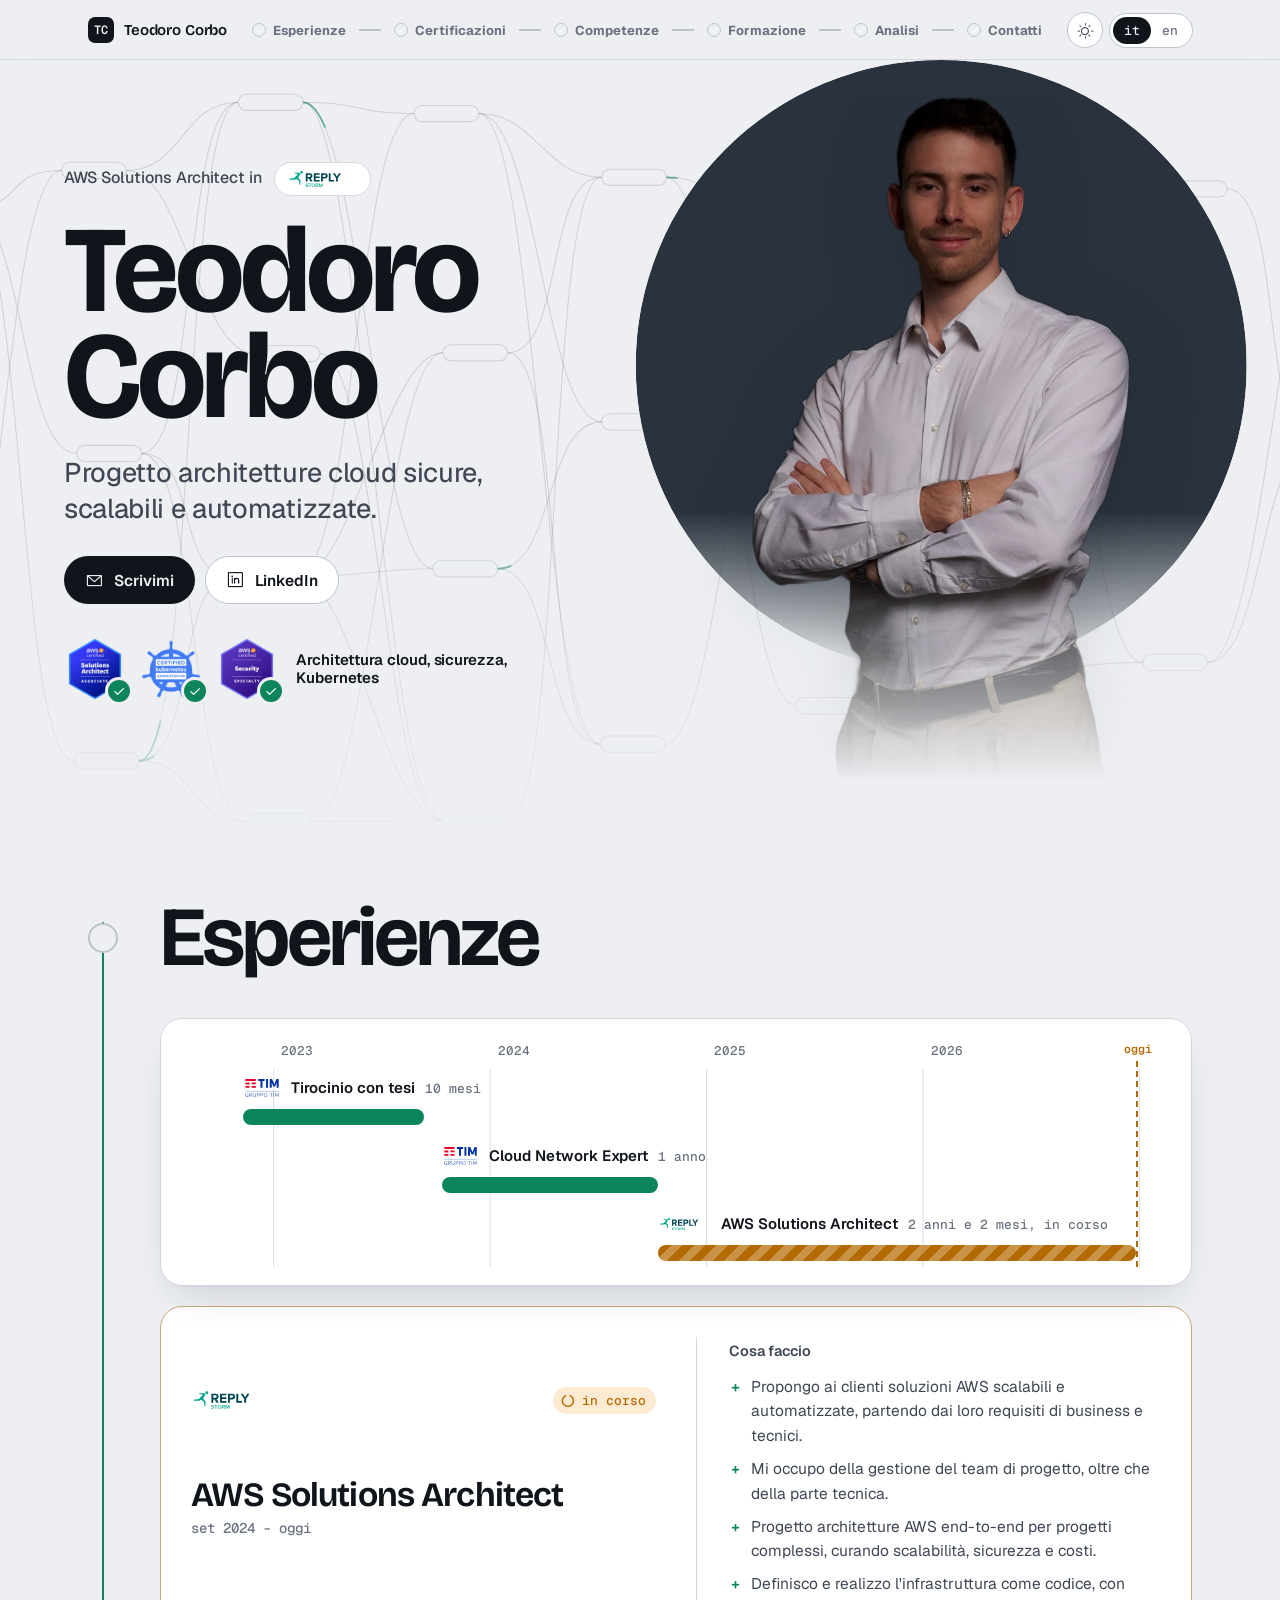
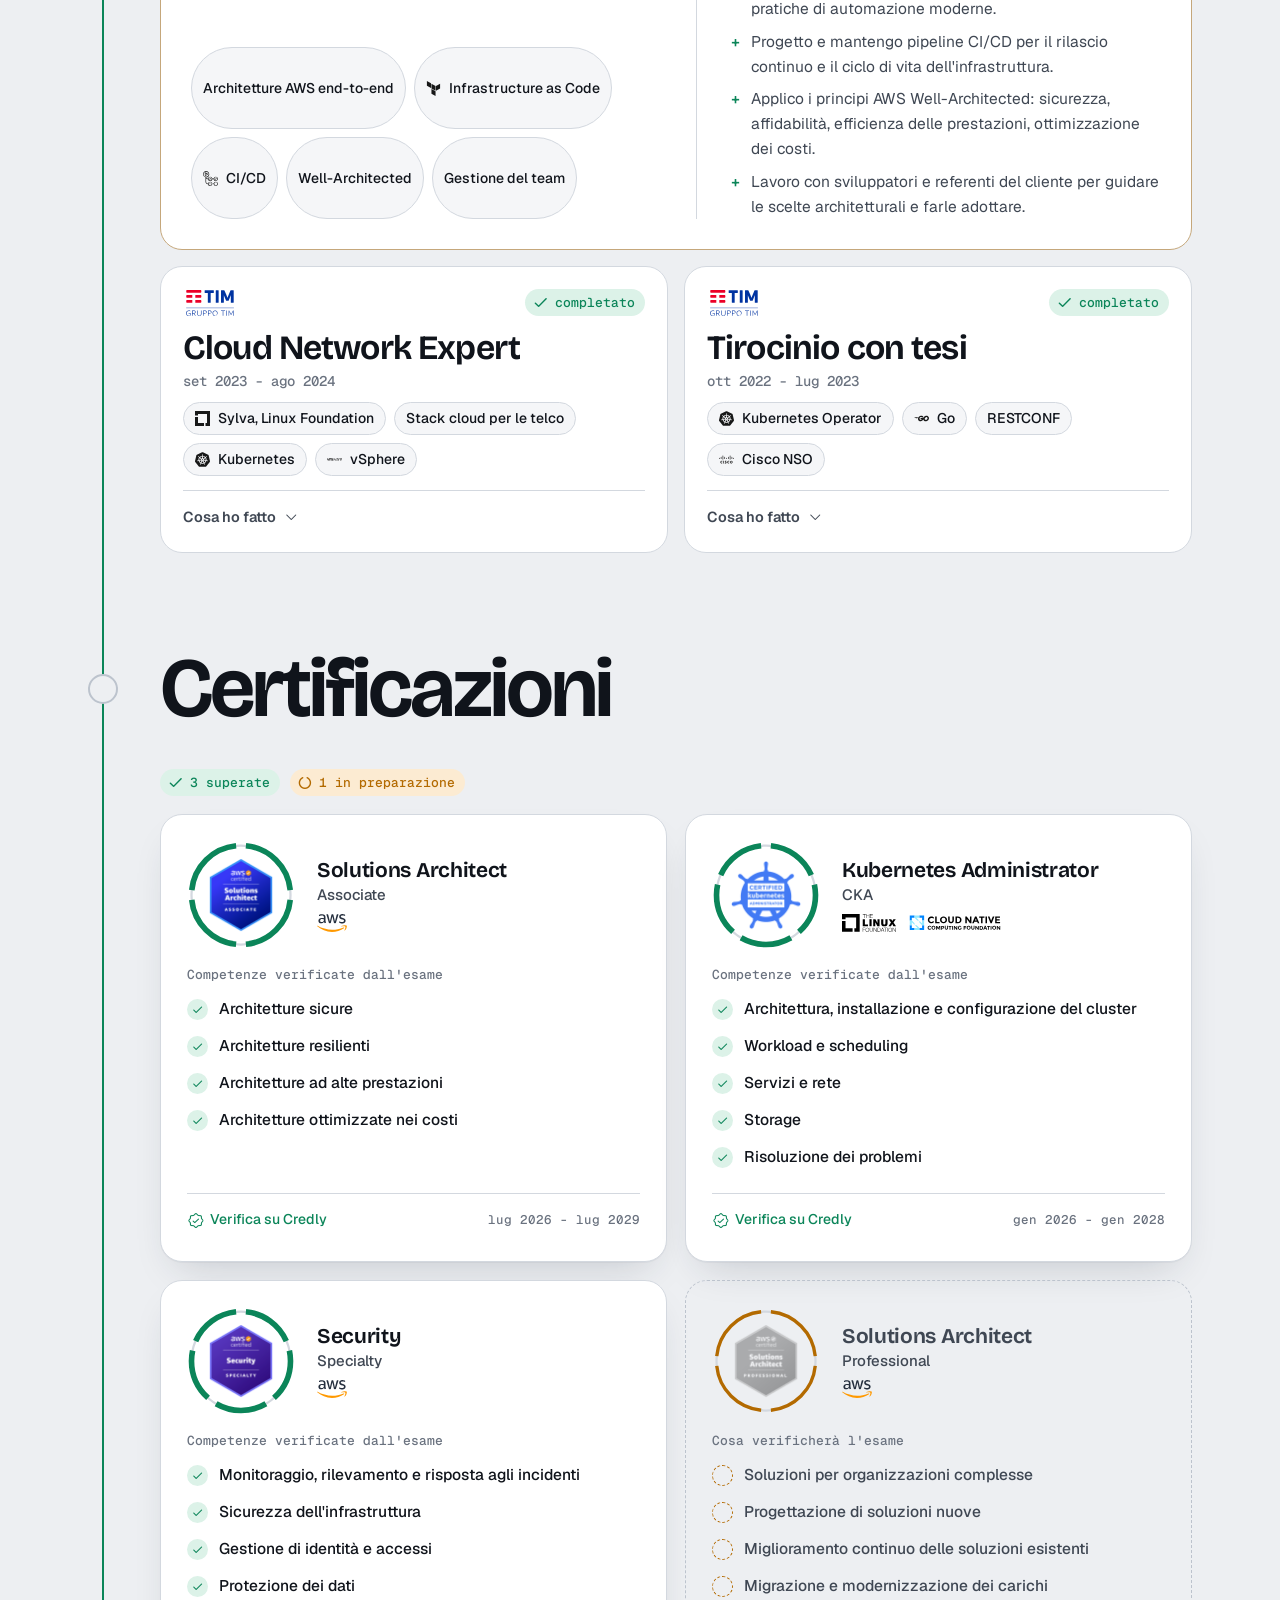
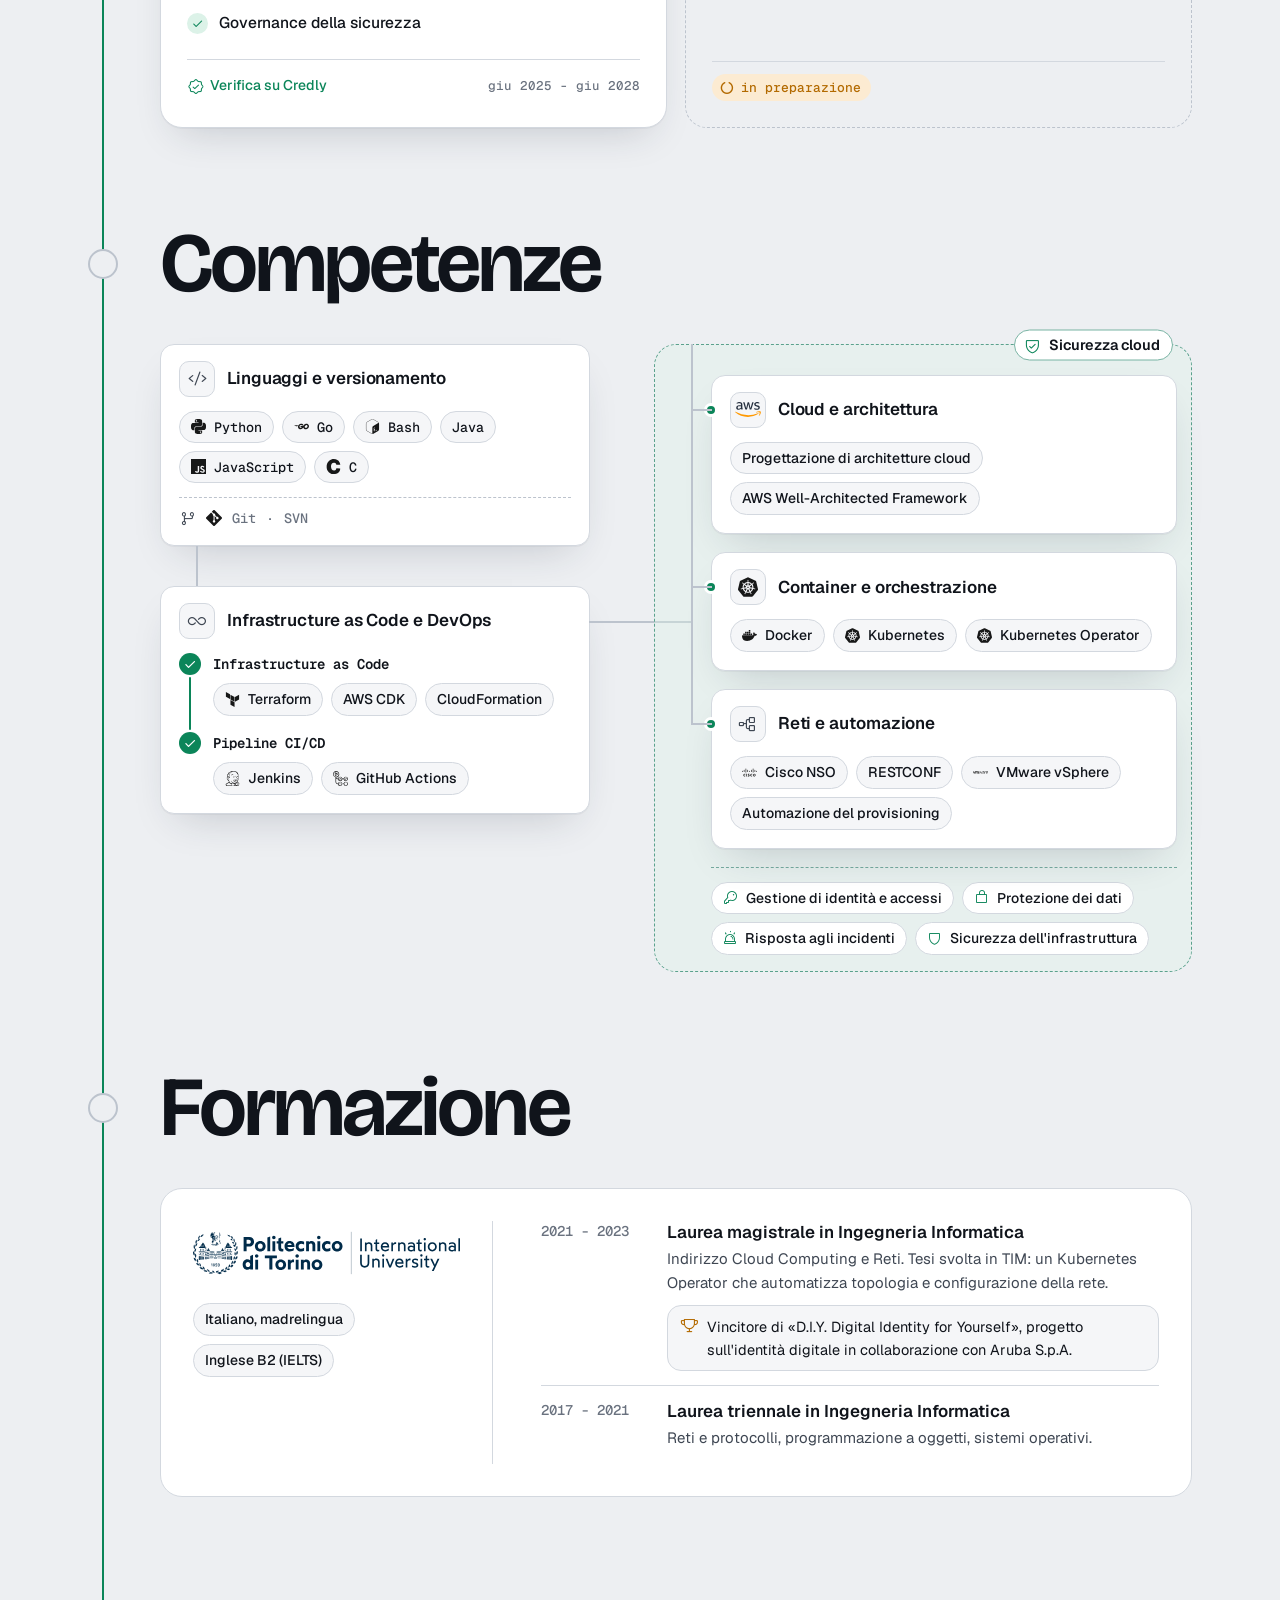
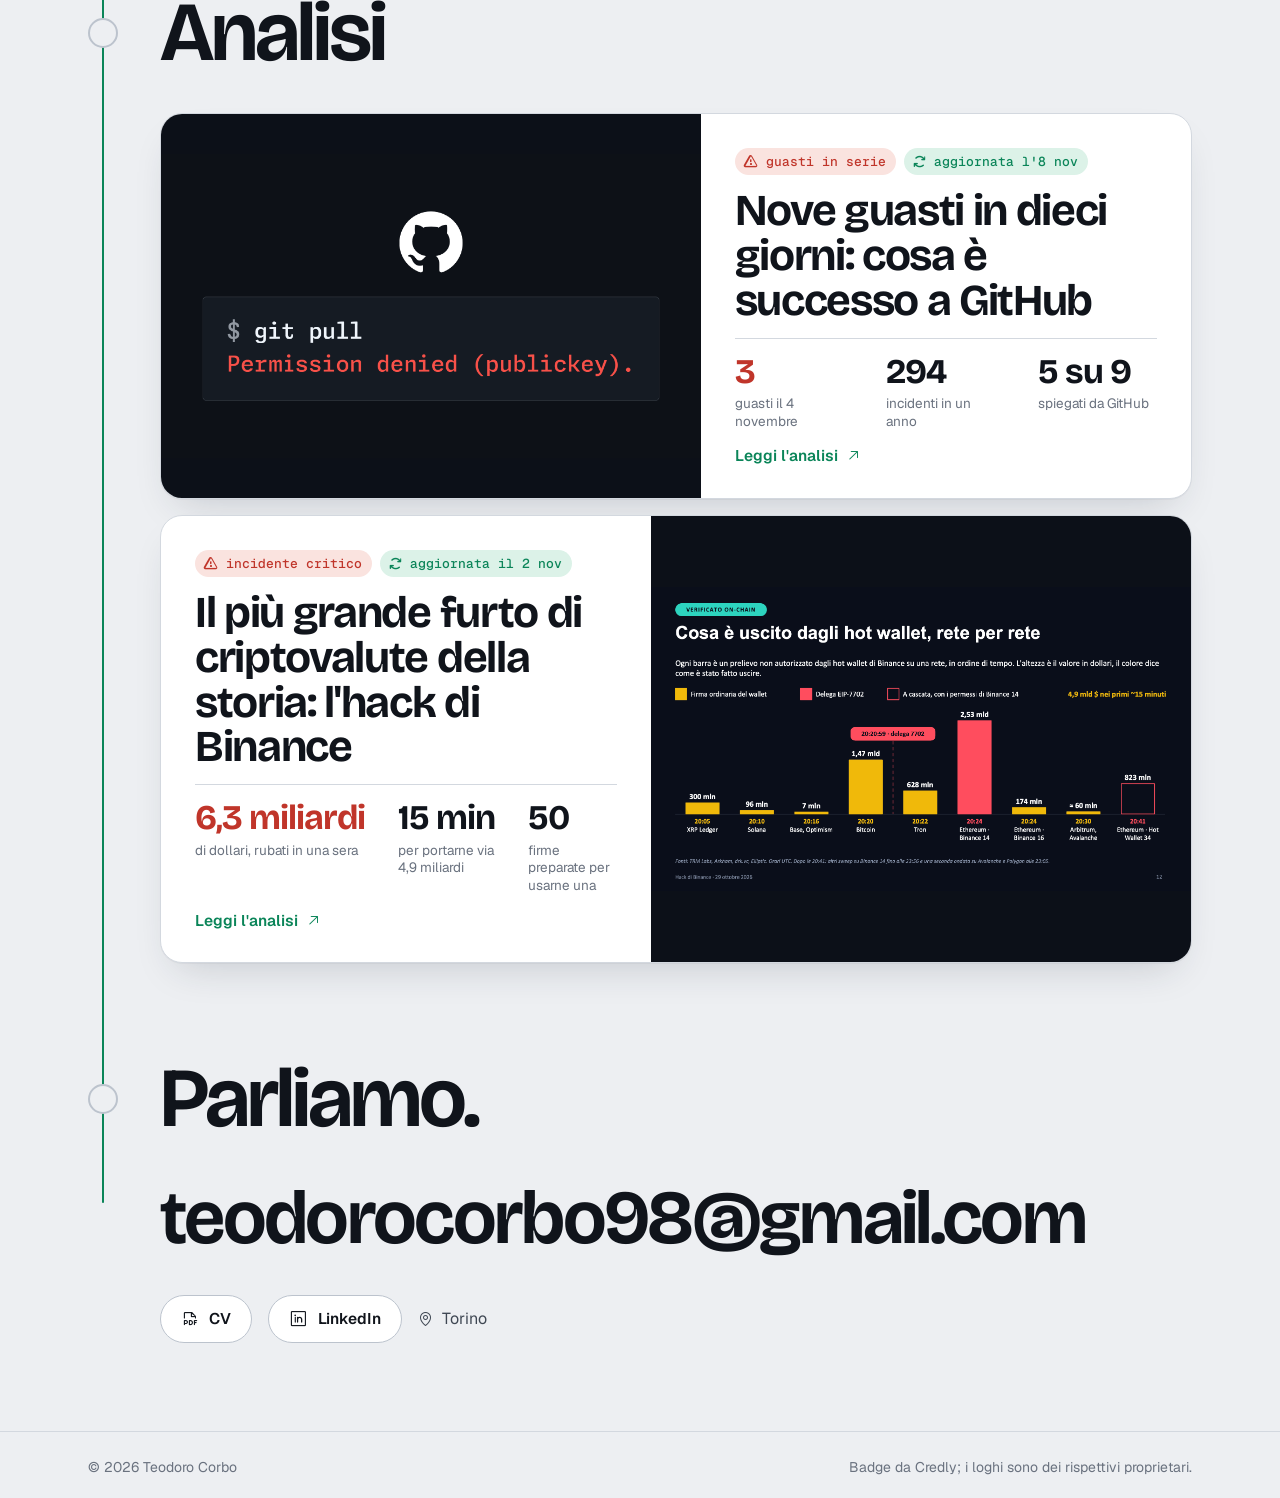
==== commit 7fe298d1: "Sito costruito dal progetto (8255928)" ====
--- a/index.html
+++ b/index.html
@@ -1,4 +1,4 @@
 <!DOCTYPE html><html lang="it"><head><meta charset="utf-8"><meta name="viewport" content="width=device-width, initial-scale=1"><script>
       /* tema prima del primo disegno: scelta salvata, altrimenti il sistema, altrimenti chiaro (design/GUIDA.md) */
       (() => { let t = null; try { t = localStorage.getItem('tema'); } catch (_) {} document.documentElement.dataset.theme = t || (matchMedia('(prefers-color-scheme: dark)').matches ? 'dark' : 'light'); document.documentElement.classList.add('js'); })();
-    </script><title>Teodoro Corbo · Progetto architetture cloud sicure, scalabili e automatizzate.</title><meta name="description" content="Teodoro Corbo, AWS Solutions Architect in Storm Reply. Il mio profilo, il CV e le analisi su sicurezza e tecnologia."><link rel="canonical" href="https://teodoro98.github.io/"><link rel="icon" type="image/svg+xml" href="/favicon.svg"><link rel="stylesheet" href="/icone/icone.css"><link rel="alternate" hreflang="it" href="https://teodoro98.github.io/"><link rel="alternate" hreflang="en" href="https://teodoro98.github.io/en/"><link rel="alternate" hreflang="x-default" href="https://teodoro98.github.io/"><meta property="og:site_name" content="VetrinaTeo"><meta property="og:type" content="website"><meta property="og:title" content="Teodoro Corbo · Progetto architetture cloud sicure, scalabili e automatizzate."><meta property="og:description" content="Teodoro Corbo, AWS Solutions Architect in Storm Reply. Il mio profilo, il CV e le analisi su sicurezza e tecnologia."><meta property="og:url" content="https://teodoro98.github.io/"><meta property="og:image" content="https://teodoro98.github.io/og-default.png"><meta property="og:image:width" content="1200"><meta property="og:image:height" content="630"><meta property="og:locale" content="it_IT"><meta property="og:locale:alternate" content="en_GB"><meta name="twitter:card" content="summary_large_image"><meta name="twitter:title" content="Teodoro Corbo · Progetto architetture cloud sicure, scalabili e automatizzate."><meta name="twitter:description" content="Teodoro Corbo, AWS Solutions Architect in Storm Reply. Il mio profilo, il CV e le analisi su sicurezza e tecnologia."><meta name="twitter:image" content="https://teodoro98.github.io/og-default.png"><link rel="stylesheet" href="/_astro/Base.ZERoJILn.css"><link rel="stylesheet" href="/_astro/HomePage.C2cMYmlE.css"></head><body><div class="fondo" aria-hidden="true"><div class="f-grafo"></div></div><a class="skip" href="#main">Vai al contenuto</a><nav class="nav" aria-label="Principale"><div class="wrap"><a class="marchio" href="/"><span class="mk">TC</span><span class="nm">Teodoro Corbo</span></a><ol class="tappe"><li><a href="#esperienze"><span class="st"><i class="ph-bold ph-check"></i></span><b>Esperienze</b></a></li><li><a href="#certificazioni"><span class="st"><i class="ph-bold ph-check"></i></span><b>Certificazioni</b></a></li><li><a href="#competenze"><span class="st"><i class="ph-bold ph-check"></i></span><b>Competenze</b></a></li><li><a href="#formazione"><span class="st"><i class="ph-bold ph-check"></i></span><b>Formazione</b></a></li><li><a href="#analisi"><span class="st"><i class="ph-bold ph-check"></i></span><b>Analisi</b></a></li><li><a href="#contatti"><span class="st"><i class="ph-bold ph-check"></i></span><b>Contatti</b></a></li></ol><div class="tappe-tel" aria-hidden="true"><div class="pp"><i></i><i></i><i></i><i></i><i></i><i></i></div><span data-inizio="inizio" data-fine="tutto superato">inizio</span></div><div class="attrezzi"><button class="tema" type="button" aria-pressed="false" aria-label="Tema scuro"><i class="ph ph-sun"></i><i class="ph ph-moon"></i></button><nav class="lingua" aria-label="Lingua"><a href="/" hreflang="it" aria-current="page">it</a><a href="/en/" hreflang="en" lang="en" aria-label="English">en</a></nav></div></div></nav><main id="main"><header class="hero"><div class="wrap hero-in"><div class="hero-testo"><p class="ruolo"><span>AWS Solutions Architect in</span><span class="azienda"><img class="sc-c" src="/loghi/storm-reply.svg" alt="Storm Reply"><img class="sc-s" src="/loghi/storm-reply-footer.svg" alt="Storm Reply"></span></p><h1><span class="r1">Teodoro</span><br><span class="r2">Corbo</span></h1><p class="frase">Progetto architetture cloud sicure, scalabili e automatizzate.</p><div class="azioni"><a class="btn primo" href="mailto:teodorocorbo98@gmail.com"><i class="ph ph-envelope-simple"></i><span>Scrivimi</span></a><a class="btn secondo" href="https://www.linkedin.com/in/teodoro-corbo" rel="me noopener"><i class="ph ph-linkedin-logo"></i>LinkedIn</a></div><ul class="badge-hero" aria-label="Certificazioni"><li><a href="https://www.credly.com/badges/a552873f-6e5c-4658-9d5a-782ae7083cc0/public_url" aria-label="AWS Certified Solutions Architect – Associate: verifica su Credly"><img src="/loghi/badge-aws-saa.png" alt="" width="62" height="62"><i class="ph-bold ph-check"></i></a></li><li><a href="https://www.credly.com/badges/55efd7b3-0922-42ea-937e-402697465710/public_url" aria-label="Certified Kubernetes Administrator (CKA): verifica su Credly"><img src="/loghi/badge-cka.png" alt="" width="62" height="62"><i class="ph-bold ph-check"></i></a></li><li><a href="https://www.credly.com/badges/48fe5dd9-8444-46ad-acf0-9d06f2da65fe/public_url" aria-label="AWS Certified Security – Specialty: verifica su Credly"><img src="/loghi/badge-aws-security.png" alt="" width="62" height="62"><i class="ph-bold ph-check"></i></a></li><li class="dicitura"><b>Architettura cloud, sicurezza, Kubernetes</b></li></ul></div><div class="scena"><div class="alone" aria-hidden="true"><i></i></div><div class="sogg"><img src="/c/profilo/foto.webp" alt="Teodoro Corbo" width="1100" height="2051" fetchpriority="high"></div></div></div></header><div class="corso"><div class="tronco" aria-hidden="true"></div><section class="sez" id="esperienze"><div class="wrap"><div class="sez-in"><div class="testa-sez"><h2 data-r><span class="nodo"><i class="ph-bold ph-check"></i></span><span>Esperienze</span></h2></div><div class="gantt" style="--mesi:54;--gen:6" data-r role="img" aria-label="Esperienze nel tempo: Tirocinio con tesi in TIM da ottobre 2022 a luglio 2023; Cloud Network Expert in TIM da settembre 2023 a agosto 2024; AWS Solutions Architect in Storm Reply da settembre 2024, in corso."><div class="asse" aria-hidden="true"><span style="--x:11.11">2023</span><span style="--x:33.33">2024</span><span style="--x:55.56">2025</span><span style="--x:77.78">2026</span></div><div class="righe"><div class="oggi" style="--x:96.79"><b>oggi</b></div><div class="lavoro" style="--l:5.56;--w:18.52;--k:0"><div class="et"><img class="sc-c" src="/loghi/tim-blu.svg" alt="TIM"><img class="sc-s" src="/loghi/tim-logo.svg" alt="TIM"><b>Tirocinio con tesi</b><span class="dur">10 mesi</span></div><div class="traccia"><i class="tratto"></i></div></div><div class="lavoro" style="--l:25.93;--w:22.22;--k:1"><div class="et"><img class="sc-c" src="/loghi/tim-blu.svg" alt="TIM"><img class="sc-s" src="/loghi/tim-logo.svg" alt="TIM"><b>Cloud Network Expert</b><span class="dur">1 anno</span></div><div class="traccia"><i class="tratto"></i></div></div><div class="lavoro run" style="--l:48.15;--w:48.64;--k:2"><div class="et"><img class="sc-c" src="/loghi/storm-reply.svg" alt="Storm Reply"><img class="sc-s" src="/loghi/storm-reply-footer.svg" alt="Storm Reply"><b>AWS Solutions Architect</b><span class="dur">2 anni e 2 mesi, in corso</span></div><div class="traccia"><i class="tratto"></i></div></div></div></div><ol class="rilasci" reversed><li class="rilascio head" data-r><div class="su"><img class="sc-c" src="/loghi/storm-reply.svg" alt="Storm Reply"><img class="sc-s" src="/loghi/storm-reply-footer.svg" alt="Storm Reply"><span class="stato run"><i class="ph-bold ph-circle-notch"></i><span>in corso</span></span></div><div class="titolo"><h3>AWS Solutions Architect</h3><p class="quando">set 2024 - oggi</p></div><ul class="chip"><li>Architetture AWS end-to-end</li><li><img class="si" src="/loghi/si/terraform.svg" alt="">Infrastructure as Code</li><li><img class="si" src="/loghi/si/githubactions.svg" alt="">CI/CD</li><li>Well-Architected</li><li>Gestione del team</li></ul><details class="sempre-aperto"><summary><span>Cosa faccio</span><i class="ph ph-caret-down"></i></summary><ul><li>Propongo ai clienti soluzioni AWS scalabili e automatizzate, partendo dai loro requisiti di business e tecnici.</li><li>Mi occupo della gestione del team di progetto, oltre che della parte tecnica.</li><li>Progetto architetture AWS end-to-end per progetti complessi, curando scalabilità, sicurezza e costi.</li><li>Definisco e realizzo l&#39;infrastruttura come codice, con pratiche di automazione moderne.</li><li>Progetto e mantengo pipeline CI/CD per il rilascio continuo e il ciclo di vita dell&#39;infrastruttura.</li><li>Applico i principi AWS Well-Architected: sicurezza, affidabilità, efficienza delle prestazioni, ottimizzazione dei costi.</li><li>Lavoro con sviluppatori e referenti del cliente per guidare le scelte architetturali e farle adottare.</li></ul></details></li><li class="rilascio" data-r><div class="su"><img class="sc-c" src="/loghi/tim-blu.svg" alt="TIM"><img class="sc-s" src="/loghi/tim-logo.svg" alt="TIM"><span class="stato ok"><i class="ph-bold ph-check"></i><span>completato</span></span></div><div class="titolo"><h3>Cloud Network Expert</h3><p class="quando">set 2023 - ago 2024</p></div><ul class="chip"><li><img class="si" src="/loghi/si/linuxfoundation.svg" alt="">Sylva, Linux Foundation</li><li>Stack cloud per le telco</li><li><img class="si" src="/loghi/si/kubernetes.svg" alt="">Kubernetes</li><li><img class="si" src="/loghi/si/vmware.svg" alt="">vSphere</li></ul><details><summary><span>Cosa ho fatto</span><i class="ph ph-caret-down"></i></summary><ul><li>Ho contribuito all&#39;architettura di uno stack cloud unificato per le telco in Sylva, progetto open source della Linux Foundation.</li><li>Ho progettato e supportato pipeline CI/CD per ambienti cloud on-premise.</li><li>Ho lavorato su piattaforme basate su Kubernetes e su infrastrutture VMware vSphere.</li><li>Ho automatizzato il provisioning dell&#39;infrastruttura e i rilasci.</li></ul></details></li><li class="rilascio" data-r style="--d:1"><div class="su"><img class="sc-c" src="/loghi/tim-blu.svg" alt="TIM"><img class="sc-s" src="/loghi/tim-logo.svg" alt="TIM"><span class="stato ok"><i class="ph-bold ph-check"></i><span>completato</span></span></div><div class="titolo"><h3>Tirocinio con tesi</h3><p class="quando">ott 2022 - lug 2023</p></div><ul class="chip"><li><img class="si" src="/loghi/si/kubernetes.svg" alt="">Kubernetes Operator</li><li><img class="si" src="/loghi/si/go.svg" alt="">Go</li><li>RESTCONF</li><li><img class="si" src="/loghi/si/cisco.svg" alt="">Cisco NSO</li></ul><details><summary><span>Cosa ho fatto</span><i class="ph ph-caret-down"></i></summary><ul><li>Ho progettato e sviluppato un Kubernetes Operator che gestisce in automatico topologia e configurazione di rete.</li><li>Ho costruito automazioni cloud-native in Go con API RESTCONF.</li><li>Ho integrato Cisco NSO per l&#39;orchestrazione della rete.</li><li>Ho applicato i principi DevOps all&#39;automazione di rete e alla gestione dell&#39;infrastruttura.</li></ul></details></li></ol></div></div></section><section class="sez" id="certificazioni"><div class="wrap"><div class="sez-in"><div class="testa-sez"><h2 data-r><span class="nodo"><i class="ph-bold ph-check"></i></span><span>Certificazioni</span></h2></div><div class="prove" data-r><div class="riass"><span class="stato ok"><i class="ph-bold ph-check"></i><span>3 superate</span></span><span class="stato run"><i class="ph-bold ph-circle-notch"></i><span>1 in preparazione</span></span></div><article class="cert" style="--k:0"><a class="anello" href="https://www.credly.com/badges/a552873f-6e5c-4658-9d5a-782ae7083cc0/public_url" aria-label="AWS Certified Solutions Architect – Associate: verifica su Credly"><img src="/loghi/badge-aws-saa.png" alt><svg viewBox="0 0 96 96" aria-hidden="true"><circle class="fondo-a" cx="48" cy="48" r="44"></circle><g class="sg"><circle class="seg" cx="48" cy="48" r="44" pathLength="100" style="--i:0" stroke-dasharray="21.80 78.20" stroke-dashoffset="-1.60"></circle></g><g class="sg"><circle class="seg" cx="48" cy="48" r="44" pathLength="100" style="--i:1" stroke-dasharray="21.80 78.20" stroke-dashoffset="-26.60"></circle></g><g class="sg"><circle class="seg" cx="48" cy="48" r="44" pathLength="100" style="--i:2" stroke-dasharray="21.80 78.20" stroke-dashoffset="-51.60"></circle></g><g class="sg"><circle class="seg" cx="48" cy="48" r="44" pathLength="100" style="--i:3" stroke-dasharray="21.80 78.20" stroke-dashoffset="-76.60"></circle></g></svg></a><div><h3>Solutions Architect<span>Associate</span></h3><div class="ente"><img class="sc-c" src="/loghi/aws-color.svg" alt="Amazon Web Services"><img class="sc-s" src="/loghi/aws-white@2x.png" alt="Amazon Web Services"></div></div><div class="cosa"><p>Competenze verificate dall&#39;esame</p><ul class="comp"><li style="--i:0"><i class="ph-bold ph-check"></i><span>Architetture sicure</span></li><li style="--i:1"><i class="ph-bold ph-check"></i><span>Architetture resilienti</span></li><li style="--i:2"><i class="ph-bold ph-check"></i><span>Architetture ad alte prestazioni</span></li><li style="--i:3"><i class="ph-bold ph-check"></i><span>Architetture ottimizzate nei costi</span></li></ul></div><div class="fine"><a class="verifica" href="https://www.credly.com/badges/a552873f-6e5c-4658-9d5a-782ae7083cc0/public_url"><i class="ph ph-seal-check"></i><span>Verifica su Credly</span></a><small>lug 2026 - lug 2029</small></div></article><article class="cert" style="--k:1"><a class="anello" href="https://www.credly.com/badges/55efd7b3-0922-42ea-937e-402697465710/public_url" aria-label="Certified Kubernetes Administrator (CKA): verifica su Credly"><img src="/loghi/badge-cka.png" alt><svg viewBox="0 0 96 96" aria-hidden="true"><circle class="fondo-a" cx="48" cy="48" r="44"></circle><g class="sg"><circle class="seg" cx="48" cy="48" r="44" pathLength="100" style="--i:0" stroke-dasharray="16.80 83.20" stroke-dashoffset="-1.60"></circle></g><g class="sg"><circle class="seg" cx="48" cy="48" r="44" pathLength="100" style="--i:1" stroke-dasharray="16.80 83.20" stroke-dashoffset="-21.60"></circle></g><g class="sg"><circle class="seg" cx="48" cy="48" r="44" pathLength="100" style="--i:2" stroke-dasharray="16.80 83.20" stroke-dashoffset="-41.60"></circle></g><g class="sg"><circle class="seg" cx="48" cy="48" r="44" pathLength="100" style="--i:3" stroke-dasharray="16.80 83.20" stroke-dashoffset="-61.60"></circle></g><g class="sg"><circle class="seg" cx="48" cy="48" r="44" pathLength="100" style="--i:4" stroke-dasharray="16.80 83.20" stroke-dashoffset="-81.60"></circle></g></svg></a><div><h3>Kubernetes Administrator<span>CKA</span></h3><div class="ente"><img class="sc-c nero" src="/loghi/lf-white.svg" alt="The Linux Foundation"><img class="sc-s" src="/loghi/lf-white.svg" alt="The Linux Foundation"><img class="sc-c" src="/loghi/cncf-color.svg" alt="Cloud Native Computing Foundation"><img class="sc-s" src="/loghi/cncf-white.svg" alt="Cloud Native Computing Foundation"></div></div><div class="cosa"><p>Competenze verificate dall&#39;esame</p><ul class="comp"><li style="--i:0"><i class="ph-bold ph-check"></i><span>Architettura, installazione e configurazione del cluster</span></li><li style="--i:1"><i class="ph-bold ph-check"></i><span>Workload e scheduling</span></li><li style="--i:2"><i class="ph-bold ph-check"></i><span>Servizi e rete</span></li><li style="--i:3"><i class="ph-bold ph-check"></i><span>Storage</span></li><li style="--i:4"><i class="ph-bold ph-check"></i><span>Risoluzione dei problemi</span></li></ul></div><div class="fine"><a class="verifica" href="https://www.credly.com/badges/55efd7b3-0922-42ea-937e-402697465710/public_url"><i class="ph ph-seal-check"></i><span>Verifica su Credly</span></a><small>gen 2026 - gen 2028</small></div></article><article class="cert" style="--k:2"><a class="anello" href="https://www.credly.com/badges/48fe5dd9-8444-46ad-acf0-9d06f2da65fe/public_url" aria-label="AWS Certified Security – Specialty: verifica su Credly"><img src="/loghi/badge-aws-security.png" alt><svg viewBox="0 0 96 96" aria-hidden="true"><circle class="fondo-a" cx="48" cy="48" r="44"></circle><g class="sg"><circle class="seg" cx="48" cy="48" r="44" pathLength="100" style="--i:0" stroke-dasharray="16.80 83.20" stroke-dashoffset="-1.60"></circle></g><g class="sg"><circle class="seg" cx="48" cy="48" r="44" pathLength="100" style="--i:1" stroke-dasharray="16.80 83.20" stroke-dashoffset="-21.60"></circle></g><g class="sg"><circle class="seg" cx="48" cy="48" r="44" pathLength="100" style="--i:2" stroke-dasharray="16.80 83.20" stroke-dashoffset="-41.60"></circle></g><g class="sg"><circle class="seg" cx="48" cy="48" r="44" pathLength="100" style="--i:3" stroke-dasharray="16.80 83.20" stroke-dashoffset="-61.60"></circle></g><g class="sg"><circle class="seg" cx="48" cy="48" r="44" pathLength="100" style="--i:4" stroke-dasharray="16.80 83.20" stroke-dashoffset="-81.60"></circle></g></svg></a><div><h3>Security<span>Specialty</span></h3><div class="ente"><img class="sc-c" src="/loghi/aws-color.svg" alt="Amazon Web Services"><img class="sc-s" src="/loghi/aws-white@2x.png" alt="Amazon Web Services"></div></div><div class="cosa"><p>Competenze verificate dall&#39;esame</p><ul class="comp"><li style="--i:0"><i class="ph-bold ph-check"></i><span>Monitoraggio, rilevamento e risposta agli incidenti</span></li><li style="--i:1"><i class="ph-bold ph-check"></i><span>Sicurezza dell&#39;infrastruttura</span></li><li style="--i:2"><i class="ph-bold ph-check"></i><span>Gestione di identità e accessi</span></li><li style="--i:3"><i class="ph-bold ph-check"></i><span>Protezione dei dati</span></li><li style="--i:4"><i class="ph-bold ph-check"></i><span>Governance della sicurezza</span></li></ul></div><div class="fine"><a class="verifica" href="https://www.credly.com/badges/48fe5dd9-8444-46ad-acf0-9d06f2da65fe/public_url"><i class="ph ph-seal-check"></i><span>Verifica su Credly</span></a><small>giu 2025 - giu 2028</small></div></article><article class="cert attesa" style="--k:3"><div class="anello"><img src="/loghi/badge-aws-sap.png" alt="AWS Certified Solutions Architect – Professional, in preparazione"><svg viewBox="0 0 96 96" aria-hidden="true"><circle class="fondo-a" cx="48" cy="48" r="44"></circle><g class="sg"><circle class="seg" cx="48" cy="48" r="44" pathLength="100" style="--i:0" stroke-dasharray="21.80 78.20" stroke-dashoffset="-1.60"></circle></g><g class="sg"><circle class="seg" cx="48" cy="48" r="44" pathLength="100" style="--i:1" stroke-dasharray="21.80 78.20" stroke-dashoffset="-26.60"></circle></g><g class="sg"><circle class="seg" cx="48" cy="48" r="44" pathLength="100" style="--i:2" stroke-dasharray="21.80 78.20" stroke-dashoffset="-51.60"></circle></g><g class="sg"><circle class="seg" cx="48" cy="48" r="44" pathLength="100" style="--i:3" stroke-dasharray="21.80 78.20" stroke-dashoffset="-76.60"></circle></g></svg></div><div><h3>Solutions Architect<span>Professional</span></h3><div class="ente"><img class="sc-c" src="/loghi/aws-color.svg" alt="Amazon Web Services"><img class="sc-s" src="/loghi/aws-white@2x.png" alt="Amazon Web Services"></div></div><div class="cosa"><p>Cosa verificherà l&#39;esame</p><ul class="comp"><li style="--i:0"><i></i><span>Soluzioni per organizzazioni complesse</span></li><li style="--i:1"><i></i><span>Progettazione di soluzioni nuove</span></li><li style="--i:2"><i></i><span>Miglioramento continuo delle soluzioni esistenti</span></li><li style="--i:3"><i></i><span>Migrazione e modernizzazione dei carichi</span></li></ul></div><div class="fine"><span class="stato run"><i class="ph-bold ph-circle-notch"></i><span>in preparazione</span></span></div></article></div></div></div></section><section class="sez" id="competenze"><div class="wrap"><div class="sez-in"><div class="testa-sez"><h2 data-r><span class="nodo"><i class="ph-bold ph-check"></i></span><span>Competenze</span></h2></div><div class="arch" data-r role="group" aria-label="Competenze disegnate come un'architettura: il codice entra nella pipeline, la pipeline rilascia negli ambienti, la sicurezza è il perimetro intorno a tutti"><div class="arch-sx"><article class="blocco codice" style="--k:0"><header><span class="ic"><i class="ph ph-code"></i></span><h3>Linguaggi e versionamento</h3></header><ul class="chip"><li><img class="si" src="/loghi/si/python.svg" alt="">Python</li><li><img class="si" src="/loghi/si/go.svg" alt="">Go</li><li><img class="si" src="/loghi/si/gnubash.svg" alt="">Bash</li><li>Java</li><li><img class="si" src="/loghi/si/javascript.svg" alt="">JavaScript</li><li><img class="si" src="/loghi/si/c.svg" alt="">C</li></ul><div class="repo"><i class="ph ph-git-branch"></i><img class="si" src="/loghi/si/git.svg" alt="">Git<span aria-hidden="true">·</span>SVN</div></article><div class="filo v" style="--k:1" aria-hidden="true"><i class="pk"></i></div><article class="blocco pipe" style="--k:2"><header><span class="ic"><i class="ph ph-infinity"></i></span><h3>Infrastructure as Code e DevOps</h3></header><ol class="fasi"><li><span class="st"><i class="ph-bold ph-check"></i></span><b>Infrastructure as Code</b><ul class="chip"><li><img class="si" src="/loghi/si/terraform.svg" alt="">Terraform</li><li>AWS CDK</li><li>CloudFormation</li></ul></li><li><span class="st"><i class="ph-bold ph-check"></i></span><b>Pipeline CI/CD</b><ul class="chip"><li><img class="si" src="/loghi/si/jenkins.svg" alt="">Jenkins</li><li><img class="si" src="/loghi/si/githubactions.svg" alt="">GitHub Actions</li></ul></li></ol><div class="filo uscita" style="--k:3" aria-hidden="true"><i class="pk" style="animation-delay:-1.2s"></i></div></article></div><div class="perimetro"><h3 class="nome"><i class="ph ph-shield-check"></i><span>Sicurezza cloud</span></h3><div class="ambienti"><article class="blocco amb" style="--k:4"><header><span class="ic"><img class="aws sc-c" src="/loghi/aws-color.svg" alt="AWS"><img class="aws sc-s" src="/loghi/aws-white@2x.png" alt="AWS"></span><h3>Cloud e architettura</h3></header><ul class="chip"><li>Progettazione di architetture cloud</li><li>AWS Well-Architected Framework</li></ul></article><article class="blocco amb" style="--k:5"><header><span class="ic"><img class="si" src="/loghi/si/kubernetes.svg" alt=""></span><h3>Container e orchestrazione</h3></header><ul class="chip"><li><img class="si" src="/loghi/si/docker.svg" alt="">Docker</li><li><img class="si" src="/loghi/si/kubernetes.svg" alt="">Kubernetes</li><li><img class="si" src="/loghi/si/kubernetes.svg" alt="">Kubernetes Operator</li></ul></article><article class="blocco amb" style="--k:6"><header><span class="ic"><i class="ph ph-tree-structure"></i></span><h3>Reti e automazione</h3></header><ul class="chip"><li><img class="si" src="/loghi/si/cisco.svg" alt="">Cisco NSO</li><li>RESTCONF</li><li><img class="si" src="/loghi/si/vmware.svg" alt="">VMware vSphere</li><li>Automazione del provisioning</li></ul></article></div><div class="controlli" style="--k:7"><ul class="chip"><li><i class="ph ph-key"></i><span>Gestione di identità e accessi</span></li><li><i class="ph ph-lock-simple"></i><span>Protezione dei dati</span></li><li><i class="ph ph-siren"></i><span>Risposta agli incidenti</span></li><li><i class="ph ph-shield"></i><span>Sicurezza dell&#39;infrastruttura</span></li></ul></div></div></div></div></div></section><section class="sez" id="formazione"><div class="wrap"><div class="sez-in"><div class="testa-sez"><h2 data-r><span class="nodo"><i class="ph-bold ph-check"></i></span><span>Formazione</span></h2></div><div class="formazione" data-r><div class="ateneo"><img class="logo-mono" src="/loghi/polito-mobile.svg" alt="Politecnico di Torino"><div class="lingue"><ul class="chip"><li>Italiano, madrelingua</li><li>Inglese B2 (IELTS)</li></ul></div></div><ul class="lauree"><li><span class="anni">2021 - 2023</span><div><b>Laurea magistrale in Ingegneria Informatica</b><p>Indirizzo Cloud Computing e Reti. Tesi svolta in TIM: un Kubernetes Operator che automatizza topologia e configurazione della rete.</p><span class="premio"><i class="ph ph-trophy"></i><span>Vincitore di «D.I.Y. Digital Identity for Yourself», progetto sull&#39;identità digitale in collaborazione con Aruba S.p.A.</span></span></div></li><li><span class="anni">2017 - 2021</span><div><b>Laurea triennale in Ingegneria Informatica</b><p>Reti e protocolli, programmazione a oggetti, sistemi operativi.</p></div></li></ul></div></div></div></section><section class="sez" id="analisi"><div class="wrap"><div class="sez-in"><div class="testa-sez"><h2 data-r><span class="nodo"><i class="ph-bold ph-check"></i></span><span>Analisi</span></h2></div><div class="rapporti"><a class="rapporto" href="/analisi/github-2026-11/" data-r><div class="vis"><img src="/c/github-2026-11/cover.png" alt="Il logo di GitHub sopra un terminale: al comando «$ git pull» la risposta è «Permission denied (publickey).»" loading="lazy"></div><div class="corpo"><div class="stati"><span class="stato fail"><i class="ph-bold ph-warning"></i><span>guasti in serie</span></span><span class="stato ok"><i class="ph-bold ph-arrows-clockwise"></i><span>aggiornata l&#39;8 nov</span></span></div><h3>Nove guasti in dieci giorni: cosa è successo a GitHub</h3><div class="cifre"><div><b class="rosso">3</b><span>guasti il 4 novembre</span></div><div><b>294</b><span>incidenti in un anno</span></div><div><b>5 su 9</b><span>spiegati da GitHub</span></div></div><span class="vai"><span>Leggi l&#39;analisi</span><i class="ph ph-arrow-up-right"></i></span></div></a><a class="rapporto" href="/analisi/binance-hack/" data-r><div class="vis"><img src="/c/binance-hack/slide-prelievi-it.png" alt="Cosa è uscito dagli hot wallet di Binance, rete per rete" loading="lazy"></div><div class="corpo"><div class="stati"><span class="stato fail"><i class="ph-bold ph-warning"></i><span>incidente critico</span></span><span class="stato ok"><i class="ph-bold ph-arrows-clockwise"></i><span>aggiornata il 2 nov</span></span></div><h3>Il più grande furto di criptovalute della storia: l&#39;hack di Binance</h3><div class="cifre"><div><b class="rosso">6,3 miliardi</b><span>di dollari, rubati in una sera</span></div><div><b>15 min</b><span>per portarne via 4,9 miliardi</span></div><div><b>50</b><span>firme preparate per usarne una</span></div></div><span class="vai"><span>Leggi l&#39;analisi</span><i class="ph ph-arrow-up-right"></i></span></div></a></div></div></div></section><section class="sez contatti" id="contatti"><div class="wrap"><div class="sez-in"><div class="testa-sez"><h2 data-r><span class="nodo"><i class="ph-bold ph-check"></i></span><span>Parliamo.</span></h2></div><a class="email" href="mailto:teodorocorbo98@gmail.com" data-r>teodorocorbo98@gmail.com</a><div class="azioni" data-r style="--d:1"><a class="btn secondo" href="https://www.linkedin.com/in/teodoro-corbo" rel="me noopener"><i class="ph ph-linkedin-logo"></i>LinkedIn</a><span class="dove"><i class="ph ph-map-pin"></i><span>Torino</span></span></div></div></div></section></div></main><footer class="piede"><div class="wrap"><span>© 2026 Teodoro Corbo</span><span>Badge da Credly; i loghi sono dei rispettivi proprietari.</span></div></footer><script type="module" src="/_astro/Base.astro_astro_type_script_index_0_lang.DtKjPNzE.js"></script></body></html>+    </script><title>Teodoro Corbo · AWS Solutions Architect</title><meta name="description" content="Teodoro Corbo, AWS Solutions Architect in Storm Reply. Il mio profilo, il CV e le analisi su sicurezza e tecnologia."><link rel="canonical" href="https://teodoro98.github.io/"><link rel="icon" type="image/svg+xml" href="/favicon.svg"><link rel="stylesheet" href="/icone/icone.css"><link rel="alternate" hreflang="it" href="https://teodoro98.github.io/"><link rel="alternate" hreflang="en" href="https://teodoro98.github.io/en/"><link rel="alternate" hreflang="x-default" href="https://teodoro98.github.io/"><meta property="og:site_name" content="Teodoro Corbo"><meta property="og:type" content="website"><meta property="og:title" content="Teodoro Corbo · AWS Solutions Architect"><meta property="og:description" content="Teodoro Corbo, AWS Solutions Architect in Storm Reply. Il mio profilo, il CV e le analisi su sicurezza e tecnologia."><meta property="og:url" content="https://teodoro98.github.io/"><meta property="og:image" content="https://teodoro98.github.io/og-default.png"><meta property="og:image:width" content="1200"><meta property="og:image:height" content="630"><meta property="og:locale" content="it_IT"><meta property="og:locale:alternate" content="en_GB"><meta name="twitter:card" content="summary_large_image"><meta name="twitter:title" content="Teodoro Corbo · AWS Solutions Architect"><meta name="twitter:description" content="Teodoro Corbo, AWS Solutions Architect in Storm Reply. Il mio profilo, il CV e le analisi su sicurezza e tecnologia."><meta name="twitter:image" content="https://teodoro98.github.io/og-default.png"><script defer src="https://cloud.umami.is/script.js" data-website-id="cc975674-ebe2-4d16-a97f-52bf9abba8f4" data-domains="teodoro98.github.io"></script><link rel="stylesheet" href="/_astro/Base.ZERoJILn.css"><link rel="stylesheet" href="/_astro/HomePage.Bm70Nzkj.css"></head><body><div class="fondo" aria-hidden="true"><div class="f-grafo"></div></div><a class="skip" href="#main">Vai al contenuto</a><nav class="nav" aria-label="Principale"><div class="wrap"><a class="marchio" href="/"><span class="mk">TC</span><span class="nm">Teodoro Corbo</span></a><ol class="tappe"><li><a href="#esperienze"><span class="st"><i class="ph-bold ph-check"></i></span><b>Esperienze</b></a></li><li><a href="#certificazioni"><span class="st"><i class="ph-bold ph-check"></i></span><b>Certificazioni</b></a></li><li><a href="#competenze"><span class="st"><i class="ph-bold ph-check"></i></span><b>Competenze</b></a></li><li><a href="#formazione"><span class="st"><i class="ph-bold ph-check"></i></span><b>Formazione</b></a></li><li><a href="#analisi"><span class="st"><i class="ph-bold ph-check"></i></span><b>Analisi</b></a></li><li><a href="#contatti"><span class="st"><i class="ph-bold ph-check"></i></span><b>Contatti</b></a></li></ol><div class="tappe-tel" aria-hidden="true"><div class="pp"><i></i><i></i><i></i><i></i><i></i><i></i></div><span data-inizio="inizio" data-fine="tutto superato">inizio</span></div><div class="attrezzi"><button class="tema" type="button" aria-pressed="false" aria-label="Tema scuro"><i class="ph ph-sun"></i><i class="ph ph-moon"></i></button><nav class="lingua" aria-label="Lingua"><a href="/" hreflang="it" aria-current="page">it</a><a href="/en/" hreflang="en" data-umami-event="lingua" data-umami-event-lang="it" data-umami-event-to="en" lang="en" aria-label="English">en</a></nav></div></div></nav><main id="main"><header class="hero"><div class="wrap hero-in"><div class="hero-testo"><p class="ruolo"><span>AWS Solutions Architect in</span><span class="azienda"><img class="sc-c" src="/loghi/storm-reply.svg" alt="Storm Reply"><img class="sc-s" src="/loghi/storm-reply-footer.svg" alt="Storm Reply"></span></p><h1><span class="r1">Teodoro</span><br><span class="r2">Corbo</span></h1><p class="frase">Progetto architetture cloud sicure, scalabili e automatizzate.</p><div class="azioni"><a class="btn primo" href="mailto:teodorocorbo98@gmail.com" data-umami-event="email" data-umami-event-lang="it" data-umami-event-where="hero"><i class="ph ph-envelope-simple"></i><span>Scrivimi</span></a><a class="btn secondo" href="https://www.linkedin.com/in/teodoro-corbo" rel="me noopener" data-umami-event="linkedin" data-umami-event-lang="it" data-umami-event-where="hero"><i class="ph ph-linkedin-logo"></i>LinkedIn</a></div><ul class="badge-hero" aria-label="Certificazioni"><li><a href="https://www.credly.com/badges/a552873f-6e5c-4658-9d5a-782ae7083cc0/public_url" aria-label="AWS Certified Solutions Architect – Associate: verifica su Credly"><img src="/loghi/badge-aws-saa.png" alt="" width="62" height="62"><i class="ph-bold ph-check"></i></a></li><li><a href="https://www.credly.com/badges/55efd7b3-0922-42ea-937e-402697465710/public_url" aria-label="Certified Kubernetes Administrator (CKA): verifica su Credly"><img src="/loghi/badge-cka.png" alt="" width="62" height="62"><i class="ph-bold ph-check"></i></a></li><li><a href="https://www.credly.com/badges/48fe5dd9-8444-46ad-acf0-9d06f2da65fe/public_url" aria-label="AWS Certified Security – Specialty: verifica su Credly"><img src="/loghi/badge-aws-security.png" alt="" width="62" height="62"><i class="ph-bold ph-check"></i></a></li><li class="dicitura"><b>Architettura cloud, sicurezza, Kubernetes</b></li></ul></div><div class="scena"><div class="alone" aria-hidden="true"><i></i></div><div class="sogg"><img src="/c/profilo/foto.webp" alt="Teodoro Corbo" width="1100" height="2051" fetchpriority="high"></div></div></div></header><div class="corso"><div class="tronco" aria-hidden="true"></div><section class="sez" id="esperienze"><div class="wrap"><div class="sez-in"><div class="testa-sez"><h2 data-r><span class="nodo"><i class="ph-bold ph-check"></i></span><span>Esperienze</span></h2></div><div class="gantt" style="--mesi:54;--gen:6" data-r role="img" aria-label="Esperienze nel tempo: Tirocinio con tesi in TIM da ottobre 2022 a luglio 2023; Cloud Network Expert in TIM da settembre 2023 a agosto 2024; AWS Solutions Architect in Storm Reply da settembre 2024, in corso."><div class="asse" aria-hidden="true"><span style="--x:11.11">2023</span><span style="--x:33.33">2024</span><span style="--x:55.56">2025</span><span style="--x:77.78">2026</span></div><div class="righe"><div class="oggi" style="--x:97.22"><b>oggi</b></div><div class="lavoro" style="--l:5.56;--w:18.52;--k:0"><div class="et"><img class="sc-c" src="/loghi/tim-blu.svg" alt="TIM"><img class="sc-s" src="/loghi/tim-logo.svg" alt="TIM"><b>Tirocinio con tesi</b><span class="dur">10 mesi</span></div><div class="traccia"><i class="tratto"></i></div></div><div class="lavoro" style="--l:25.93;--w:22.22;--k:1"><div class="et"><img class="sc-c" src="/loghi/tim-blu.svg" alt="TIM"><img class="sc-s" src="/loghi/tim-logo.svg" alt="TIM"><b>Cloud Network Expert</b><span class="dur">1 anno</span></div><div class="traccia"><i class="tratto"></i></div></div><div class="lavoro run" style="--l:48.15;--w:49.07;--k:2"><div class="et"><img class="sc-c" src="/loghi/storm-reply.svg" alt="Storm Reply"><img class="sc-s" src="/loghi/storm-reply-footer.svg" alt="Storm Reply"><b>AWS Solutions Architect</b><span class="dur">2 anni e 2 mesi, in corso</span></div><div class="traccia"><i class="tratto"></i></div></div></div></div><ol class="rilasci" reversed><li class="rilascio head" data-r><div class="su"><img class="sc-c" src="/loghi/storm-reply.svg" alt="Storm Reply"><img class="sc-s" src="/loghi/storm-reply-footer.svg" alt="Storm Reply"><span class="stato run"><i class="ph-bold ph-circle-notch"></i><span>in corso</span></span></div><div class="titolo"><h3>AWS Solutions Architect</h3><p class="quando">set 2024 - oggi</p></div><ul class="chip"><li>Architetture AWS end-to-end</li><li><img class="si" src="/loghi/si/terraform.svg" alt="">Infrastructure as Code</li><li><img class="si" src="/loghi/si/githubactions.svg" alt="">CI/CD</li><li>Well-Architected</li><li>Gestione del team</li></ul><details class="sempre-aperto"><summary><span>Cosa faccio</span><i class="ph ph-caret-down"></i></summary><ul><li>Propongo ai clienti soluzioni AWS scalabili e automatizzate, partendo dai loro requisiti di business e tecnici.</li><li>Mi occupo della gestione del team di progetto, oltre che della parte tecnica.</li><li>Progetto architetture AWS end-to-end per progetti complessi, curando scalabilità, sicurezza e costi.</li><li>Definisco e realizzo l&#39;infrastruttura come codice, con pratiche di automazione moderne.</li><li>Progetto e mantengo pipeline CI/CD per il rilascio continuo e il ciclo di vita dell&#39;infrastruttura.</li><li>Applico i principi AWS Well-Architected: sicurezza, affidabilità, efficienza delle prestazioni, ottimizzazione dei costi.</li><li>Lavoro con sviluppatori e referenti del cliente per guidare le scelte architetturali e farle adottare.</li></ul></details></li><li class="rilascio" data-r><div class="su"><img class="sc-c" src="/loghi/tim-blu.svg" alt="TIM"><img class="sc-s" src="/loghi/tim-logo.svg" alt="TIM"><span class="stato ok"><i class="ph-bold ph-check"></i><span>completato</span></span></div><div class="titolo"><h3>Cloud Network Expert</h3><p class="quando">set 2023 - ago 2024</p></div><ul class="chip"><li><img class="si" src="/loghi/si/linuxfoundation.svg" alt="">Sylva, Linux Foundation</li><li>Stack cloud per le telco</li><li><img class="si" src="/loghi/si/kubernetes.svg" alt="">Kubernetes</li><li><img class="si" src="/loghi/si/vmware.svg" alt="">vSphere</li></ul><details><summary><span>Cosa ho fatto</span><i class="ph ph-caret-down"></i></summary><ul><li>Ho contribuito all&#39;architettura di uno stack cloud unificato per le telco in Sylva, progetto open source della Linux Foundation.</li><li>Ho progettato e supportato pipeline CI/CD per ambienti cloud on-premise.</li><li>Ho lavorato su piattaforme basate su Kubernetes e su infrastrutture VMware vSphere.</li><li>Ho automatizzato il provisioning dell&#39;infrastruttura e i rilasci.</li></ul></details></li><li class="rilascio" data-r style="--d:1"><div class="su"><img class="sc-c" src="/loghi/tim-blu.svg" alt="TIM"><img class="sc-s" src="/loghi/tim-logo.svg" alt="TIM"><span class="stato ok"><i class="ph-bold ph-check"></i><span>completato</span></span></div><div class="titolo"><h3>Tirocinio con tesi</h3><p class="quando">ott 2022 - lug 2023</p></div><ul class="chip"><li><img class="si" src="/loghi/si/kubernetes.svg" alt="">Kubernetes Operator</li><li><img class="si" src="/loghi/si/go.svg" alt="">Go</li><li>RESTCONF</li><li><img class="si" src="/loghi/si/cisco.svg" alt="">Cisco NSO</li></ul><details><summary><span>Cosa ho fatto</span><i class="ph ph-caret-down"></i></summary><ul><li>Ho progettato e sviluppato un Kubernetes Operator che gestisce in automatico topologia e configurazione di rete.</li><li>Ho costruito automazioni cloud-native in Go con API RESTCONF.</li><li>Ho integrato Cisco NSO per l&#39;orchestrazione della rete.</li><li>Ho applicato i principi DevOps all&#39;automazione di rete e alla gestione dell&#39;infrastruttura.</li></ul></details></li></ol></div></div></section><section class="sez" id="certificazioni"><div class="wrap"><div class="sez-in"><div class="testa-sez"><h2 data-r><span class="nodo"><i class="ph-bold ph-check"></i></span><span>Certificazioni</span></h2></div><div class="prove" data-r><div class="riass"><span class="stato ok"><i class="ph-bold ph-check"></i><span>3 superate</span></span><span class="stato run"><i class="ph-bold ph-circle-notch"></i><span>1 in preparazione</span></span></div><article class="cert" style="--k:0"><a class="anello" href="https://www.credly.com/badges/a552873f-6e5c-4658-9d5a-782ae7083cc0/public_url" aria-label="AWS Certified Solutions Architect – Associate: verifica su Credly"><img src="/loghi/badge-aws-saa.png" alt><svg viewBox="0 0 96 96" aria-hidden="true"><circle class="fondo-a" cx="48" cy="48" r="44"></circle><g class="sg"><circle class="seg" cx="48" cy="48" r="44" pathLength="100" style="--i:0" stroke-dasharray="21.80 78.20" stroke-dashoffset="-1.60"></circle></g><g class="sg"><circle class="seg" cx="48" cy="48" r="44" pathLength="100" style="--i:1" stroke-dasharray="21.80 78.20" stroke-dashoffset="-26.60"></circle></g><g class="sg"><circle class="seg" cx="48" cy="48" r="44" pathLength="100" style="--i:2" stroke-dasharray="21.80 78.20" stroke-dashoffset="-51.60"></circle></g><g class="sg"><circle class="seg" cx="48" cy="48" r="44" pathLength="100" style="--i:3" stroke-dasharray="21.80 78.20" stroke-dashoffset="-76.60"></circle></g></svg></a><div><h3>Solutions Architect<span>Associate</span></h3><div class="ente"><img class="sc-c" src="/loghi/aws-color.svg" alt="Amazon Web Services"><img class="sc-s" src="/loghi/aws-white@2x.png" alt="Amazon Web Services"></div></div><div class="cosa"><p>Competenze verificate dall&#39;esame</p><ul class="comp"><li style="--i:0"><i class="ph-bold ph-check"></i><span>Architetture sicure</span></li><li style="--i:1"><i class="ph-bold ph-check"></i><span>Architetture resilienti</span></li><li style="--i:2"><i class="ph-bold ph-check"></i><span>Architetture ad alte prestazioni</span></li><li style="--i:3"><i class="ph-bold ph-check"></i><span>Architetture ottimizzate nei costi</span></li></ul></div><div class="fine"><a class="verifica" href="https://www.credly.com/badges/a552873f-6e5c-4658-9d5a-782ae7083cc0/public_url"><i class="ph ph-seal-check"></i><span>Verifica su Credly</span></a><small>lug 2026 - lug 2029</small></div></article><article class="cert" style="--k:1"><a class="anello" href="https://www.credly.com/badges/55efd7b3-0922-42ea-937e-402697465710/public_url" aria-label="Certified Kubernetes Administrator (CKA): verifica su Credly"><img src="/loghi/badge-cka.png" alt><svg viewBox="0 0 96 96" aria-hidden="true"><circle class="fondo-a" cx="48" cy="48" r="44"></circle><g class="sg"><circle class="seg" cx="48" cy="48" r="44" pathLength="100" style="--i:0" stroke-dasharray="16.80 83.20" stroke-dashoffset="-1.60"></circle></g><g class="sg"><circle class="seg" cx="48" cy="48" r="44" pathLength="100" style="--i:1" stroke-dasharray="16.80 83.20" stroke-dashoffset="-21.60"></circle></g><g class="sg"><circle class="seg" cx="48" cy="48" r="44" pathLength="100" style="--i:2" stroke-dasharray="16.80 83.20" stroke-dashoffset="-41.60"></circle></g><g class="sg"><circle class="seg" cx="48" cy="48" r="44" pathLength="100" style="--i:3" stroke-dasharray="16.80 83.20" stroke-dashoffset="-61.60"></circle></g><g class="sg"><circle class="seg" cx="48" cy="48" r="44" pathLength="100" style="--i:4" stroke-dasharray="16.80 83.20" stroke-dashoffset="-81.60"></circle></g></svg></a><div><h3>Kubernetes Administrator<span>CKA</span></h3><div class="ente"><img class="sc-c nero" src="/loghi/lf-white.svg" alt="The Linux Foundation"><img class="sc-s" src="/loghi/lf-white.svg" alt="The Linux Foundation"><img class="sc-c" src="/loghi/cncf-color.svg" alt="Cloud Native Computing Foundation"><img class="sc-s" src="/loghi/cncf-white.svg" alt="Cloud Native Computing Foundation"></div></div><div class="cosa"><p>Competenze verificate dall&#39;esame</p><ul class="comp"><li style="--i:0"><i class="ph-bold ph-check"></i><span>Architettura, installazione e configurazione del cluster</span></li><li style="--i:1"><i class="ph-bold ph-check"></i><span>Workload e scheduling</span></li><li style="--i:2"><i class="ph-bold ph-check"></i><span>Servizi e rete</span></li><li style="--i:3"><i class="ph-bold ph-check"></i><span>Storage</span></li><li style="--i:4"><i class="ph-bold ph-check"></i><span>Risoluzione dei problemi</span></li></ul></div><div class="fine"><a class="verifica" href="https://www.credly.com/badges/55efd7b3-0922-42ea-937e-402697465710/public_url"><i class="ph ph-seal-check"></i><span>Verifica su Credly</span></a><small>gen 2026 - gen 2028</small></div></article><article class="cert" style="--k:2"><a class="anello" href="https://www.credly.com/badges/48fe5dd9-8444-46ad-acf0-9d06f2da65fe/public_url" aria-label="AWS Certified Security – Specialty: verifica su Credly"><img src="/loghi/badge-aws-security.png" alt><svg viewBox="0 0 96 96" aria-hidden="true"><circle class="fondo-a" cx="48" cy="48" r="44"></circle><g class="sg"><circle class="seg" cx="48" cy="48" r="44" pathLength="100" style="--i:0" stroke-dasharray="16.80 83.20" stroke-dashoffset="-1.60"></circle></g><g class="sg"><circle class="seg" cx="48" cy="48" r="44" pathLength="100" style="--i:1" stroke-dasharray="16.80 83.20" stroke-dashoffset="-21.60"></circle></g><g class="sg"><circle class="seg" cx="48" cy="48" r="44" pathLength="100" style="--i:2" stroke-dasharray="16.80 83.20" stroke-dashoffset="-41.60"></circle></g><g class="sg"><circle class="seg" cx="48" cy="48" r="44" pathLength="100" style="--i:3" stroke-dasharray="16.80 83.20" stroke-dashoffset="-61.60"></circle></g><g class="sg"><circle class="seg" cx="48" cy="48" r="44" pathLength="100" style="--i:4" stroke-dasharray="16.80 83.20" stroke-dashoffset="-81.60"></circle></g></svg></a><div><h3>Security<span>Specialty</span></h3><div class="ente"><img class="sc-c" src="/loghi/aws-color.svg" alt="Amazon Web Services"><img class="sc-s" src="/loghi/aws-white@2x.png" alt="Amazon Web Services"></div></div><div class="cosa"><p>Competenze verificate dall&#39;esame</p><ul class="comp"><li style="--i:0"><i class="ph-bold ph-check"></i><span>Monitoraggio, rilevamento e risposta agli incidenti</span></li><li style="--i:1"><i class="ph-bold ph-check"></i><span>Sicurezza dell&#39;infrastruttura</span></li><li style="--i:2"><i class="ph-bold ph-check"></i><span>Gestione di identità e accessi</span></li><li style="--i:3"><i class="ph-bold ph-check"></i><span>Protezione dei dati</span></li><li style="--i:4"><i class="ph-bold ph-check"></i><span>Governance della sicurezza</span></li></ul></div><div class="fine"><a class="verifica" href="https://www.credly.com/badges/48fe5dd9-8444-46ad-acf0-9d06f2da65fe/public_url"><i class="ph ph-seal-check"></i><span>Verifica su Credly</span></a><small>giu 2025 - giu 2028</small></div></article><article class="cert attesa" style="--k:3"><div class="anello"><img src="/loghi/badge-aws-sap.png" alt="AWS Certified Solutions Architect – Professional, in preparazione"><svg viewBox="0 0 96 96" aria-hidden="true"><circle class="fondo-a" cx="48" cy="48" r="44"></circle><g class="sg"><circle class="seg" cx="48" cy="48" r="44" pathLength="100" style="--i:0" stroke-dasharray="21.80 78.20" stroke-dashoffset="-1.60"></circle></g><g class="sg"><circle class="seg" cx="48" cy="48" r="44" pathLength="100" style="--i:1" stroke-dasharray="21.80 78.20" stroke-dashoffset="-26.60"></circle></g><g class="sg"><circle class="seg" cx="48" cy="48" r="44" pathLength="100" style="--i:2" stroke-dasharray="21.80 78.20" stroke-dashoffset="-51.60"></circle></g><g class="sg"><circle class="seg" cx="48" cy="48" r="44" pathLength="100" style="--i:3" stroke-dasharray="21.80 78.20" stroke-dashoffset="-76.60"></circle></g></svg></div><div><h3>Solutions Architect<span>Professional</span></h3><div class="ente"><img class="sc-c" src="/loghi/aws-color.svg" alt="Amazon Web Services"><img class="sc-s" src="/loghi/aws-white@2x.png" alt="Amazon Web Services"></div></div><div class="cosa"><p>Cosa verificherà l&#39;esame</p><ul class="comp"><li style="--i:0"><i></i><span>Soluzioni per organizzazioni complesse</span></li><li style="--i:1"><i></i><span>Progettazione di soluzioni nuove</span></li><li style="--i:2"><i></i><span>Miglioramento continuo delle soluzioni esistenti</span></li><li style="--i:3"><i></i><span>Migrazione e modernizzazione dei carichi</span></li></ul></div><div class="fine"><span class="stato run"><i class="ph-bold ph-circle-notch"></i><span>in preparazione</span></span></div></article></div></div></div></section><section class="sez" id="competenze"><div class="wrap"><div class="sez-in"><div class="testa-sez"><h2 data-r><span class="nodo"><i class="ph-bold ph-check"></i></span><span>Competenze</span></h2></div><div class="arch" data-r role="group" aria-label="Competenze disegnate come un'architettura: il codice entra nella pipeline, la pipeline rilascia negli ambienti, la sicurezza è il perimetro intorno a tutti"><div class="arch-sx"><article class="blocco codice" style="--k:0"><header><span class="ic"><i class="ph ph-code"></i></span><h3>Linguaggi e versionamento</h3></header><ul class="chip"><li><img class="si" src="/loghi/si/python.svg" alt="">Python</li><li><img class="si" src="/loghi/si/go.svg" alt="">Go</li><li><img class="si" src="/loghi/si/gnubash.svg" alt="">Bash</li><li>Java</li><li><img class="si" src="/loghi/si/javascript.svg" alt="">JavaScript</li><li><img class="si" src="/loghi/si/c.svg" alt="">C</li></ul><div class="repo"><i class="ph ph-git-branch"></i><img class="si" src="/loghi/si/git.svg" alt="">Git<span aria-hidden="true">·</span>SVN</div></article><div class="filo v" style="--k:1" aria-hidden="true"><i class="pk"></i></div><article class="blocco pipe" style="--k:2"><header><span class="ic"><i class="ph ph-infinity"></i></span><h3>Infrastructure as Code e DevOps</h3></header><ol class="fasi"><li><span class="st"><i class="ph-bold ph-check"></i></span><b>Infrastructure as Code</b><ul class="chip"><li><img class="si" src="/loghi/si/terraform.svg" alt="">Terraform</li><li>AWS CDK</li><li>CloudFormation</li></ul></li><li><span class="st"><i class="ph-bold ph-check"></i></span><b>Pipeline CI/CD</b><ul class="chip"><li><img class="si" src="/loghi/si/jenkins.svg" alt="">Jenkins</li><li><img class="si" src="/loghi/si/githubactions.svg" alt="">GitHub Actions</li></ul></li></ol><div class="filo uscita" style="--k:3" aria-hidden="true"><i class="pk" style="animation-delay:-1.2s"></i></div></article></div><div class="perimetro"><h3 class="nome"><i class="ph ph-shield-check"></i><span>Sicurezza cloud</span></h3><div class="ambienti"><article class="blocco amb" style="--k:4"><header><span class="ic"><img class="aws sc-c" src="/loghi/aws-color.svg" alt="AWS"><img class="aws sc-s" src="/loghi/aws-white@2x.png" alt="AWS"></span><h3>Cloud e architettura</h3></header><ul class="chip"><li>Progettazione di architetture cloud</li><li>AWS Well-Architected Framework</li></ul></article><article class="blocco amb" style="--k:5"><header><span class="ic"><img class="si" src="/loghi/si/kubernetes.svg" alt=""></span><h3>Container e orchestrazione</h3></header><ul class="chip"><li><img class="si" src="/loghi/si/docker.svg" alt="">Docker</li><li><img class="si" src="/loghi/si/kubernetes.svg" alt="">Kubernetes</li><li><img class="si" src="/loghi/si/kubernetes.svg" alt="">Kubernetes Operator</li></ul></article><article class="blocco amb" style="--k:6"><header><span class="ic"><i class="ph ph-tree-structure"></i></span><h3>Reti e automazione</h3></header><ul class="chip"><li><img class="si" src="/loghi/si/cisco.svg" alt="">Cisco NSO</li><li>RESTCONF</li><li><img class="si" src="/loghi/si/vmware.svg" alt="">VMware vSphere</li><li>Automazione del provisioning</li></ul></article></div><div class="controlli" style="--k:7"><ul class="chip"><li><i class="ph ph-key"></i><span>Gestione di identità e accessi</span></li><li><i class="ph ph-lock-simple"></i><span>Protezione dei dati</span></li><li><i class="ph ph-siren"></i><span>Risposta agli incidenti</span></li><li><i class="ph ph-shield"></i><span>Sicurezza dell&#39;infrastruttura</span></li></ul></div></div></div></div></div></section><section class="sez" id="formazione"><div class="wrap"><div class="sez-in"><div class="testa-sez"><h2 data-r><span class="nodo"><i class="ph-bold ph-check"></i></span><span>Formazione</span></h2></div><div class="formazione" data-r><div class="ateneo"><img class="logo-mono" src="/loghi/polito-mobile.svg" alt="Politecnico di Torino"><div class="lingue"><ul class="chip"><li>Italiano, madrelingua</li><li>Inglese B2 (IELTS)</li></ul></div></div><ul class="lauree"><li><span class="anni">2021 - 2023</span><div><b>Laurea magistrale in Ingegneria Informatica</b><p>Indirizzo Cloud Computing e Reti. Tesi svolta in TIM: un Kubernetes Operator che automatizza topologia e configurazione della rete.</p><span class="premio"><i class="ph ph-trophy"></i><span>Vincitore di «D.I.Y. Digital Identity for Yourself», progetto sull&#39;identità digitale in collaborazione con Aruba S.p.A.</span></span></div></li><li><span class="anni">2017 - 2021</span><div><b>Laurea triennale in Ingegneria Informatica</b><p>Reti e protocolli, programmazione a oggetti, sistemi operativi.</p></div></li></ul></div></div></div></section><section class="sez" id="analisi"><div class="wrap"><div class="sez-in"><div class="testa-sez"><h2 data-r><span class="nodo"><i class="ph-bold ph-check"></i></span><span>Analisi</span></h2></div><div class="rapporti"><a class="rapporto" href="/analisi/github-2026-11/" data-r data-umami-event="analisi" data-umami-event-lang="it" data-umami-event-slug="github-2026-11"><div class="vis"><img src="/c/github-2026-11/cover.png" alt="Il logo di GitHub sopra un terminale: al comando «$ git pull» la risposta è «Permission denied (publickey).»" loading="lazy"></div><div class="corpo"><div class="stati"><span class="stato fail"><i class="ph-bold ph-warning"></i><span>guasti in serie</span></span><span class="stato ok"><i class="ph-bold ph-arrows-clockwise"></i><span>aggiornata l&#39;8 nov</span></span></div><h3>Nove guasti in dieci giorni: cosa è successo a GitHub</h3><div class="cifre"><div><b class="rosso">3</b><span>guasti il 4 novembre</span></div><div><b>294</b><span>incidenti in un anno</span></div><div><b>5 su 9</b><span>spiegati da GitHub</span></div></div><span class="vai"><span>Leggi l&#39;analisi</span><i class="ph ph-arrow-up-right"></i></span></div></a><a class="rapporto" href="/analisi/binance-hack/" data-r data-umami-event="analisi" data-umami-event-lang="it" data-umami-event-slug="binance-hack"><div class="vis"><img src="/c/binance-hack/slide-prelievi-it.png" alt="Cosa è uscito dagli hot wallet di Binance, rete per rete" loading="lazy"></div><div class="corpo"><div class="stati"><span class="stato fail"><i class="ph-bold ph-warning"></i><span>incidente critico</span></span><span class="stato ok"><i class="ph-bold ph-arrows-clockwise"></i><span>aggiornata il 2 nov</span></span></div><h3>Il più grande furto di criptovalute della storia: l&#39;hack di Binance</h3><div class="cifre"><div><b class="rosso">6,3 miliardi</b><span>di dollari, rubati in una sera</span></div><div><b>15 min</b><span>per portarne via 4,9 miliardi</span></div><div><b>50</b><span>firme preparate per usarne una</span></div></div><span class="vai"><span>Leggi l&#39;analisi</span><i class="ph ph-arrow-up-right"></i></span></div></a></div></div></div></section><section class="sez contatti" id="contatti"><div class="wrap"><div class="sez-in"><div class="testa-sez"><h2 data-r><span class="nodo"><i class="ph-bold ph-check"></i></span><span>Parliamo.</span></h2></div><a class="email" href="mailto:teodorocorbo98@gmail.com" data-r data-umami-event="email" data-umami-event-lang="it" data-umami-event-where="contatti">teodorocorbo98@gmail.com</a><div class="azioni" data-r style="--d:1"><a class="btn secondo" href="/cv/teodoro-corbo-cv-it.pdf" target="_blank" rel="noopener" data-umami-event="cv-pdf" data-umami-event-lang="it" data-umami-event-where="contatti"><i class="ph ph-file-pdf"></i>CV</a><a class="btn secondo" href="https://www.linkedin.com/in/teodoro-corbo" rel="me noopener" data-umami-event="linkedin" data-umami-event-lang="it" data-umami-event-where="contatti"><i class="ph ph-linkedin-logo"></i>LinkedIn</a><span class="dove"><i class="ph ph-map-pin"></i><span>Torino</span></span></div></div></div></section></div></main><div class="barra-contatto"><div class="pillola"><a class="btn primo" href="mailto:teodorocorbo98@gmail.com" data-umami-event="email" data-umami-event-lang="it" data-umami-event-where="barra"><i class="ph ph-envelope-simple"></i><span>Scrivimi</span></a><a class="btn secondo" href="/cv/teodoro-corbo-cv-it.pdf" target="_blank" rel="noopener" data-umami-event="cv-pdf" data-umami-event-lang="it" data-umami-event-where="barra"><i class="ph ph-file-pdf"></i><span>CV</span></a><a class="btn secondo" href="https://www.linkedin.com/in/teodoro-corbo" rel="me noopener" data-umami-event="linkedin" data-umami-event-lang="it" data-umami-event-where="barra"><i class="ph ph-linkedin-logo"></i><span>LinkedIn</span></a></div></div><footer class="piede"><div class="wrap"><span>© 2026 Teodoro Corbo</span><span>Badge da Credly; i loghi sono dei rispettivi proprietari.</span></div></footer><script type="module" src="/_astro/Base.astro_astro_type_script_index_0_lang.Cv_SQ6CX.js"></script></body></html>
--- a/_astro/HomePage.Bm70Nzkj.css
+++ b/_astro/HomePage.Bm70Nzkj.css
@@ -0,0 +1 @@
+:root{--alone-c:#2a323d;--sogg-ombra:#10141b2e}:root[data-theme=dark]{--alone-c:#c3ccd7;--sogg-ombra:#00000073}.hero{--p:0;position:relative}.hero-in{padding-top:0;padding-bottom:56px;display:grid}.hero-testo{z-index:2;margin-top:-64px;position:relative}.ruolo{font:500 16px/1.3 var(--sans);color:var(--ink2);flex-wrap:wrap;align-items:center;gap:10px 12px;display:flex}.ruolo .azienda{background:var(--surface);border:1px solid var(--rule);border-radius:999px;align-items:center;height:34px;padding:0 12px;display:inline-flex}.ruolo .azienda img{width:auto;height:24px}.hero h1{font:700 clamp(68px, 19vw, 184px)/.86 var(--display);letter-spacing:-.032em;margin-top:22px}.hero h1 span{display:inline-block}.hero h1 .r1{transform:translate3d(calc(var(--p) * -6%), 0, 0)}.hero h1 .r2{transform:translate3d(calc(var(--p) * 6%), 0, 0)}.frase{font:450 clamp(20px, 4.8vw, 27px)/1.32 var(--sans);letter-spacing:-.012em;color:var(--ink2);text-wrap:pretty;max-width:30ch;margin-top:26px}.azioni{flex-wrap:wrap;gap:10px;margin-top:30px;display:flex}.badge-hero{flex-wrap:wrap;align-items:center;gap:16px 14px;margin-top:34px;list-style:none;display:flex}.badge-hero li{flex:none;position:relative}.badge-hero img{aspect-ratio:1;object-fit:contain;width:clamp(48px,14.5vw,62px);max-width:none;height:auto}.badge-hero a{transition:transform .25s var(--ease);border-radius:50%;display:block}.badge-hero a:hover{transform:translateY(-3px)scale(1.04)}.badge-hero a>i{background:var(--ok);width:22px;height:22px;color:var(--ok-ink);box-shadow:0 0 0 3px var(--bg);border-radius:50%;place-items:center;font-size:12px;display:grid;position:absolute;bottom:-2px;right:-4px}.badge-hero .dicitura{flex:9.5rem;min-width:0;margin-left:4px;display:grid}.dicitura b{font:600 15px/1.25 var(--sans);color:var(--ink);letter-spacing:-.005em}.scena{margin:0 calc(-1 * var(--gut));order:-1;height:clamp(380px,64svh,111vw);position:relative}.scena .alone,.scena .sogg{will-change:transform;position:absolute;inset:0}.scena .sogg{top:5%}.scena .alone{z-index:0;transform-origin:50% 70%;transform:translate3d(0, calc(var(--p) * 30%), 0) scale(calc(1 + var(--p) * .3));opacity:calc(1 - var(--p) * 1.2)}.scena .alone i{aspect-ratio:1;background:var(--alone-c);border-radius:50%;width:min(90%,680px);position:absolute;top:0;left:50%;translate:-50%;-webkit-mask-image:linear-gradient(#000 74%,#0000 100%);mask-image:linear-gradient(#000 74%,#0000 100%)}.scena .sogg{z-index:1;transform-origin:50% 100%;transform:translate3d(0, calc(var(--p) * 20%), 0) scale(calc(1 - var(--p) * .06));justify-content:center;align-items:flex-end;display:flex;-webkit-mask-image:linear-gradient(#000 66%,#0000 97%);mask-image:linear-gradient(#000 66%,#0000 97%)}.scena .sogg img{width:auto;max-width:none;height:100%;filter:drop-shadow(0 22px 34px var(--sogg-ombra))}.js .scena .sogg img{opacity:0;transition:opacity .9s var(--ease), transform 1.2s var(--ease);transform:translateY(26px)}.js .scena .alone i{opacity:0;transition:opacity 1.1s var(--ease) .1s, transform 1.5s var(--ease) .1s;transform:scale(.88)}.js .hero-testo>*{opacity:0;transition:opacity .7s var(--ease), transform .9s var(--ease);transform:translateY(16px)}.js .hero-testo>:nth-child(2){transition-delay:80ms}.js .hero-testo>:nth-child(3){transition-delay:.16s}.js .hero-testo>:nth-child(4){transition-delay:.24s}.js .hero-testo>:nth-child(5){transition-delay:.32s}.js .hero.su .scena .sogg img,.js .hero.su .scena .alone i,.js .hero.su .hero-testo>*{opacity:1;transform:none}@media (width>=960px){.hero-in{max-width:none;min-height:min(calc(100svh - var(--nav-h)), 58vw);grid-template-columns:min(47%,780px) minmax(0,1fr);align-items:center;padding:0}.scena{height:auto;min-height:min(calc(100svh - var(--nav-h)), 58vw);order:0;align-self:stretch;margin:0}.scena .sogg{top:5%}.hero-testo{padding:48px var(--gut) 48px clamp(40px, 5vw, 88px);max-width:780px;margin:0}.hero h1{font-size:clamp(88px,9.6vw,160px)}}.corso{position:relative}.tronco{display:none}@media (width>=1100px){.sez-in{padding-left:72px;position:relative}.testa-sez h2{position:relative}.testa-sez h2 .nodo{position:absolute;left:-72px}.tronco{width:2px;top:120px;bottom:140px;left:calc(max(0px, (100% - var(--max)) / 2) + var(--gut) + 14px);background:var(--rule);border-radius:2px;display:block;position:absolute}@supports (animation-timeline:view()){.tronco{view-timeline:--tronco block;view-timeline-inset:45% 55%}.tronco:after{content:"";background:var(--ok);transform-origin:top;border-radius:2px;animation:linear both riempi --tronco;position:absolute;inset:0}@keyframes riempi{0%{transform:scaleY(0)}to{transform:scaleY(1)}}}}.sez.ora .nodo{border-color:var(--run);border-top-color:#0000;animation:1s linear infinite gira}.gantt{--mesi:54;--gen:6;background:var(--surface);border:1px solid var(--rule);border-radius:var(--r3);box-shadow:var(--shadow);padding:22px 18px 18px;position:relative}.gantt .asse{height:22px;font:500 12.5px/1 var(--mono);color:var(--mute);margin-bottom:8px;position:relative}.gantt .asse span{left:calc(var(--x) * 1%);position:absolute;transform:translate(-50%)}.gantt .righe{gap:18px;display:grid;position:relative}.gantt .righe:before{content:"";background-image:linear-gradient(90deg, var(--rule) 1px, transparent 1px);background-size:calc(100% / var(--mesi) * 12) 100%;background-position:calc(100% / var(--mesi) * var(--gen)) 0;pointer-events:none;opacity:.9;position:absolute;inset:-6px 0}.gantt .oggi{top:-34px;bottom:-6px;left:calc(var(--x) * 1%);border-left:2px dashed var(--run);width:0;position:absolute}.gantt .oggi b{font:600 11.5px/1 var(--mono);color:var(--run);background:var(--surface);white-space:nowrap;border-radius:4px;padding:2px 5px;position:absolute;top:0;left:0;transform:translate(-50%)}.lavoro{position:relative}.lavoro .et{flex-wrap:wrap;align-items:center;gap:10px;min-height:26px;font-size:15px;display:flex}.lavoro .et img{width:auto;height:18px}.lavoro .et b{font-weight:600}.lavoro .et .dur{font:500 13px/1 var(--mono);color:var(--mute)}.lavoro .traccia{height:16px;margin-top:8px;position:relative}.lavoro .tratto{top:0;bottom:0;left:calc(var(--l) * 1%);width:calc(var(--w) * 1%);background:var(--ok);transform-origin:0;border-radius:999px;position:absolute;overflow:hidden}.lavoro.run .tratto{background:var(--run)}.lavoro.run .tratto:after{content:"";background:repeating-linear-gradient(-45deg,#0000 0 8px,#ffffff47 8px 16px);animation:1.2s linear infinite strisce;position:absolute;inset:0 -40px 0 0}@keyframes strisce{to{transform:translate(22.6px)}}.js .gantt[data-r] .tratto{transition:transform 1.1s var(--ease);transition-delay:calc(.25s + var(--k) * .25s);transform:scaleX(0)}.js .gantt[data-r].in .tratto{transform:none}@media (width>=760px){.lavoro .et{padding-left:calc(var(--l) * 1%)}.gantt{padding:26px 28px 24px}}.rilasci{gap:16px;margin-top:20px;list-style:none;display:grid}.rilascio{background:var(--surface);border:1px solid var(--rule);border-radius:var(--r3);align-content:start;gap:14px;padding:22px;display:grid}.rilascio .su{justify-content:space-between;align-items:center;gap:12px;display:flex}.rilascio .su img{width:auto;height:26px}.rilascio h3{font:650 clamp(26px, 3.2vw, 34px)/1.05 var(--display);letter-spacing:-.025em}.rilascio .quando{font:500 14px/1 var(--mono);color:var(--mute);margin-top:8px}.chip{flex-wrap:wrap;gap:8px;list-style:none;display:flex}.chip li{font:500 14px/1.2 var(--sans);background:var(--surface2);border:1px solid var(--rule);color:var(--ink);border-radius:999px;align-items:center;gap:8px;padding:7px 11px;display:inline-flex}.chip li img{width:auto;height:15px}.rilascio details{border-top:1px solid var(--rule);padding-top:12px}.rilascio summary{cursor:pointer;font:600 14.5px/1 var(--sans);color:var(--ink2);align-items:center;gap:8px;padding:6px 0;list-style:none;display:inline-flex}.rilascio summary::-webkit-details-marker{display:none}.rilascio summary i{transition:transform .25s var(--ease)}.rilascio details[open] summary i{transform:rotate(180deg)}.rilascio summary:hover{color:var(--ink)}.rilascio details ul{gap:8px;margin-top:10px;list-style:none;display:grid}.rilascio details li{color:var(--ink2);padding-left:22px;font-size:15.5px;position:relative}.rilascio details li:before{content:"+";font:600 15px/1.6 var(--mono);color:var(--ok);position:absolute;left:2px}.rilascio.head{border-color:color-mix(in srgb, var(--run) 45%, var(--rule))}@media (width>=860px){.rilasci{grid-template-columns:1fr 1fr}.rilascio.head{grid-column:1/-1;grid-template-columns:minmax(0,1fr) minmax(0,1fr);column-gap:40px;padding:30px}.rilascio.head .su,.rilascio.head .titolo,.rilascio.head .chip{grid-column:1}.rilascio.head details{border-top:0;border-left:1px solid var(--rule);grid-area:1/2/span 3;padding-top:0;padding-left:32px}.rilascio.head details summary{pointer-events:none}.rilascio.head details summary i{display:none}}.prove{gap:14px;display:grid}.prove .riass{flex-wrap:wrap;gap:10px;display:flex}.cert{background:var(--surface);border:1px solid var(--rule);border-radius:var(--r3);box-shadow:var(--shadow);grid-template-rows:auto 1fr auto;grid-template-columns:96px minmax(0,1fr);align-items:center;gap:18px;padding:20px;display:grid}.cert .cosa{align-self:start}.cert .anello{border-radius:50%;width:96px;height:96px;display:block;position:relative}.cert .anello img{object-fit:contain;width:calc(100% - 30px);height:calc(100% - 30px);transition:transform .25s var(--ease);position:absolute;inset:15px}.cert a.anello:hover img{transform:scale(1.05)}.cert .anello svg{width:100%;height:100%;position:absolute;inset:0;transform:rotate(-90deg)}.cert .anello circle{fill:none;stroke-width:5px}.cert .anello .fondo-a{stroke:var(--rule);stroke-width:2px}.cert .anello .seg{stroke:var(--ok)}.cert .sg{transition:opacity .2s var(--ease)}.cert.punta .sg:not(.on){opacity:.22}.cert h3{font:650 21px/1.15 var(--display);letter-spacing:-.015em}.cert h3 span{font:500 15px/1.3 var(--sans);color:var(--ink2);letter-spacing:0;margin-top:3px;display:block}.cert .ente{align-items:center;gap:12px;margin-top:10px;display:flex}.cert .ente img{width:auto;height:18px}.cert .ente .nero{filter:brightness(0)}.cert .cosa{grid-column:1/-1}.cert .cosa>p{font:500 13px/1.3 var(--mono);color:var(--mute);margin-bottom:8px}.cert .comp{gap:2px;list-style:none;display:grid}.cert .comp li{font:500 15.5px/1.35 var(--sans);color:var(--ink);cursor:default;border-radius:10px;grid-template-columns:22px minmax(0,1fr);align-items:start;gap:10px;margin:0 -8px;padding:7px 8px;transition:background-color .2s;display:grid}.cert .comp li:hover,.cert .comp li.on{background:var(--surface2)}.cert .comp li i{background:var(--ok-soft);width:21px;height:21px;color:var(--ok);border-radius:50%;place-items:center;font-size:11px;display:grid}.cert .fine{border-top:1px solid var(--rule);flex-wrap:wrap;grid-column:1/-1;justify-content:space-between;align-items:center;gap:6px 16px;padding-top:12px;display:flex}.cert .fine small{font:500 12.5px/1 var(--mono);color:var(--mute)}.verifica{font:500 14px/1 var(--sans);color:var(--ok);align-items:center;gap:6px;padding:6px 0;text-decoration:none;display:inline-flex}.verifica i{font-size:17px}.verifica span{transition:background-size .3s var(--ease);background-image:linear-gradient(currentColor,currentColor);background-position:0 100%;background-repeat:no-repeat;background-size:0 1.5px;padding-bottom:2px}.verifica:hover span{background-size:100% 1.5px}.cert.attesa{box-shadow:none;border-style:dashed;border-color:var(--rule2);background:0 0}.cert.attesa .anello img{filter:grayscale();opacity:.5}.cert.attesa .anello .seg{stroke:var(--run);stroke-width:3px}.cert.attesa h3,.cert.attesa .comp li{color:var(--ink2)}.cert.attesa .comp li i{border:1.5px dashed var(--run);background:0 0}.js .prove[data-r] .seg,.js .prove[data-r] .comp li i{opacity:0;transition:opacity .45s var(--ease), transform .45s var(--ease);transition-delay:calc(.25s + var(--k) * .12s + var(--i) * .17s)}.js .prove[data-r] .comp li i{transform:scale(.4)}.js .prove[data-r].in .seg,.js .prove[data-r].in .comp li i{opacity:1;transform:none}@media (width>=900px){.prove{grid-template-columns:repeat(2,minmax(0,1fr));gap:18px}.prove .riass{grid-column:1/-1}.cert{grid-template-columns:108px minmax(0,1fr);column-gap:22px;padding:26px}.cert .anello{width:108px;height:108px}.cert .anello img{width:calc(100% - 34px);height:calc(100% - 34px);inset:17px}}.si{width:16px;height:16px;filter:var(--logo-mono);opacity:.9}.arch{--x:37px;--filo:40px;gap:var(--filo);display:grid}.arch-sx{align-content:start;display:grid}.blocco{background:var(--surface);border:1px solid var(--rule);border-radius:var(--r2);box-shadow:var(--shadow);align-content:start;gap:14px;padding:16px 18px 18px;display:grid;position:relative}.blocco>header{align-items:center;gap:12px;min-height:36px;display:flex}.blocco .ic{background:var(--surface2);border:1px solid var(--rule);width:36px;height:36px;color:var(--ink2);border-radius:10px;flex:none;place-items:center;font-size:19px;display:grid}.blocco .ic img{width:20px;height:20px}.blocco .ic img.aws{width:26px;height:auto}.blocco h3{font:600 17px/1.25 var(--sans);letter-spacing:-.005em}.codice .chip li{font-family:var(--mono);font-size:13.5px}.codice .repo{font:500 13.5px/1 var(--mono);color:var(--mute);border-top:1px dashed var(--rule2);align-items:center;gap:10px;padding-top:12px;display:flex}.codice .repo i{color:var(--ink2);font-size:17px}.filo{background:var(--rule2);position:relative;overflow:hidden}.filo.v{width:2px;height:var(--filo);margin-left:calc(var(--x) - 1px)}.filo .pk{animation:2.4s cubic-bezier(.5,0,.5,1) infinite scorre-v;position:absolute;inset:0}.filo .pk:before{content:"";background:var(--ok);border-radius:3px;width:6px;height:8px;position:absolute;top:-8px;left:-2px}@keyframes scorre-v{0%{transform:translateY(0)}to{transform:translateY(calc(100% + 8px))}}@keyframes scorre-h{0%{transform:translate(0)}to{transform:translate(calc(100% + 8px))}}.fasi{gap:0;list-style:none;display:grid}.fasi>li{grid-template-columns:22px minmax(0,1fr);gap:8px 12px;padding-bottom:16px;display:grid;position:relative}.fasi>li:last-child{padding-bottom:0}.fasi>li:not(:last-child):before{content:"";background:var(--ok);border-radius:2px;width:2px;position:absolute;top:24px;bottom:2px;left:10px}.fasi .st{background:var(--ok);width:22px;height:22px;color:var(--ok-ink);border-radius:50%;grid-row:span 2;place-items:center;font-size:12px;display:grid}.fasi b{font:600 14px/22px var(--mono)}.uscita{left:calc(var(--x) - 1px);width:2px;height:calc(var(--filo) + 2px);position:absolute;top:100%}.perimetro{border:1.5px dashed color-mix(in srgb, var(--ok) 55%, var(--rule2));border-radius:var(--r3);background:color-mix(in srgb, var(--ok-soft) 35%, transparent);gap:18px;padding:30px 14px 16px 55.5px;display:grid;position:relative}.perimetro>.nome{background:var(--surface);border:1px solid color-mix(in srgb, var(--ok) 45%, var(--rule));font:600 14.5px/1 var(--sans);border-radius:999px;align-items:center;gap:8px;padding:6px 12px 6px 9px;display:inline-flex;position:absolute;top:0;right:18px;transform:translateY(-50%)}.perimetro>.nome i{color:var(--ok);font-size:17px}.ambienti{gap:18px;display:grid}.amb{--g:18px}.amb:before{content:"";left:-21px;top:calc(-1 * var(--g) - 1px);background:var(--rule2);width:2px;position:absolute;bottom:-1px}.amb:first-child{--g:31px}.amb:last-child:before{height:calc(var(--g) + 35px);bottom:auto}.amb:after{content:"";background:var(--rule2);width:21px;height:2px;position:absolute;top:33px;left:-21px}.amb>header:before{content:"";background:var(--ok);width:8px;height:8px;box-shadow:0 0 0 3px var(--surface);border-radius:50%;position:absolute;top:30px;left:-5px}.controlli{border-top:1px dashed color-mix(in srgb, var(--ok) 40%, var(--rule2));gap:10px;padding-top:14px;display:grid}.controlli .chip li{background:var(--surface)}.controlli .chip li i{color:var(--ok);font-size:15px}.js .arch[data-r] .blocco,.js .arch[data-r] .controlli{opacity:0;transition:opacity .6s var(--ease), transform .7s var(--ease);transition-delay:calc(var(--k) * .12s);transform:translateY(14px)}.js .arch[data-r] .filo{transform-origin:top;transition:transform .5s var(--ease);transition-delay:calc(var(--k) * .12s);transform:scaleY(0)}.js .arch[data-r].in .blocco,.js .arch[data-r].in .controlli{opacity:1;transform:none}.js .arch[data-r].in .filo{transform:none}@media (width>=900px){.arch{grid-template-columns:minmax(0,1fr) minmax(0,1.25fr);align-items:start;column-gap:64px}.uscita{width:calc(64px + var(--x) + 1px);height:2px;top:34px;left:100%}.uscita .pk{animation-name:scorre-h}.uscita .pk:before{width:8px;height:6px;top:-2px;left:-8px}.js .arch[data-r] .uscita{transform-origin:0;transform:scaleX(0)}}.formazione{background:var(--surface);border:1px solid var(--rule);border-radius:var(--r3);gap:24px;padding:24px;display:grid}.formazione .ateneo img{width:auto;height:54px}.lauree{gap:0;list-style:none;display:grid}.lauree li{border-top:1px solid var(--rule);grid-template-columns:minmax(0,1fr);gap:4px 14px;padding:14px 0;display:grid}.lauree li:first-child{border-top:0;padding-top:0}.lauree .anni{font:500 14px/1.5 var(--mono);color:var(--mute)}.lauree b{font-size:17px;font-weight:600;line-height:1.35;display:block}.lauree p{color:var(--ink2);margin-top:3px;font-size:15px}.lauree .premio{color:var(--ink);background:var(--surface2);border:1px solid var(--rule);border-radius:var(--r2);align-items:flex-start;gap:8px;margin-top:10px;padding:9px 12px;font-size:14.5px;display:inline-flex}.lauree .premio i{color:var(--run);margin-top:1px;font-size:18px}@media (width>=860px){.formazione{grid-template-columns:300px minmax(0,1fr);column-gap:48px;padding:32px}.formazione .ateneo{border-right:1px solid var(--rule);align-content:start;gap:18px;padding-right:32px;display:grid}.formazione .ateneo img{height:64px}.lauree li{grid-template-columns:112px minmax(0,1fr)}}.lingue{flex-wrap:wrap;gap:8px;display:flex}.rapporti{gap:16px;display:grid}.rapporto{background:var(--surface);border:1px solid var(--rule);border-radius:var(--r3);box-shadow:var(--shadow);transition:transform .3s var(--ease), border-color .3s;text-decoration:none;display:grid;overflow:hidden}.rapporto:hover{border-color:var(--rule2);transform:translateY(-3px)}.rapporto .vis{background:var(--slide-fondo);aspect-ratio:16/9;position:relative;overflow:hidden}.rapporto .vis img{object-fit:contain;width:100%;height:100%}.rapporto .vis.vuota{background:var(--photo-frame);--bg:var(--photo-frame);--grid2:#dce6f53d;--packet:#3ddc97d9}.rapporto .vis.vuota .f-grafo{-webkit-mask-image:radial-gradient(closest-side,#000 40%,#0000);mask-image:radial-gradient(closest-side,#000 40%,#0000)}.rapporto .vis.vuota .f-grafo svg{transform:scale(1.7)}.rapporto .corpo{align-content:start;gap:14px;padding:22px;display:grid}.rapporto .stati{flex-wrap:wrap;gap:8px;display:flex}.rapporto h3{font:680 clamp(28px, 3.6vw, 44px)/1.02 var(--display);letter-spacing:-.03em}.cifre{border-top:1px solid var(--rule);flex-wrap:wrap;gap:16px clamp(20px,2.6vw,36px);padding-top:16px;display:flex}.cifre>div{flex:1 1 0;min-width:min-content}.cifre b{white-space:nowrap;font:700 clamp(24px, 2.7vw, 36px)/1 var(--display);letter-spacing:-.03em;display:block}.cifre b.rosso{color:var(--fail)}.cifre span{color:var(--mute);margin-top:6px;font-size:13.5px;line-height:1.3;display:block}.rapporto .vai{font:600 15.5px/1 var(--sans);color:var(--ok);align-items:center;gap:8px;margin-top:4px;display:inline-flex}@media (width>=900px){.rapporto{grid-template-columns:minmax(0,1.1fr) minmax(0,1fr)}.rapporto .vis{aspect-ratio:auto;min-height:100%}.rapporto .corpo{padding:34px}.rapporto:nth-child(2n){grid-template-columns:minmax(0,1fr) minmax(0,1.1fr)}.rapporto:nth-child(2n) .vis{order:2}}.contatti .email{font:650 clamp(22px, 6vw, 76px)/1.05 var(--display);letter-spacing:-.035em;overflow-wrap:anywhere;background-image:linear-gradient(var(--ok), var(--ok));transition:background-size .4s var(--ease), color .3s;background-position:0 100%;background-repeat:no-repeat;background-size:0 3px;padding-bottom:6px;text-decoration:none;display:inline-block}.contatti .email:hover{background-size:100% 3px}.contatti .dove{color:var(--ink2);align-items:center;gap:8px;font-size:16px;display:inline-flex}.contatti .azioni{align-items:center;gap:16px}.barra-contatto{z-index:40;padding:26px 12px calc(12px + env(safe-area-inset-bottom));background:linear-gradient(to bottom, transparent, var(--bg) 42%);pointer-events:none;opacity:0;visibility:hidden;transition:transform .35s var(--ease), opacity .25s, visibility 0s linear .35s;position:fixed;bottom:0;left:0;right:0;transform:translateY(110%)}.barra-contatto.su{opacity:1;visibility:visible;transition:transform .35s var(--ease), opacity .25s, visibility 0s;transform:none}.barra-contatto .pillola{background:var(--surface);border:1px solid var(--rule);pointer-events:auto;border-radius:999px;align-items:center;gap:8px;padding:8px;display:flex;box-shadow:0 10px 30px #10141b2e}.barra-contatto .btn{min-height:44px;padding:0 14px}.barra-contatto .btn.primo{flex:1;justify-content:center}@media (width<=379px){.barra-contatto .btn{padding:0 12px}.barra-contatto .btn>i{display:none}}@media (prefers-reduced-motion:reduce){.barra-contatto,.barra-contatto.su{transform:none}}@media (width>=960px){.barra-contatto{display:none}}@media print{.barra-contatto{display:none}}
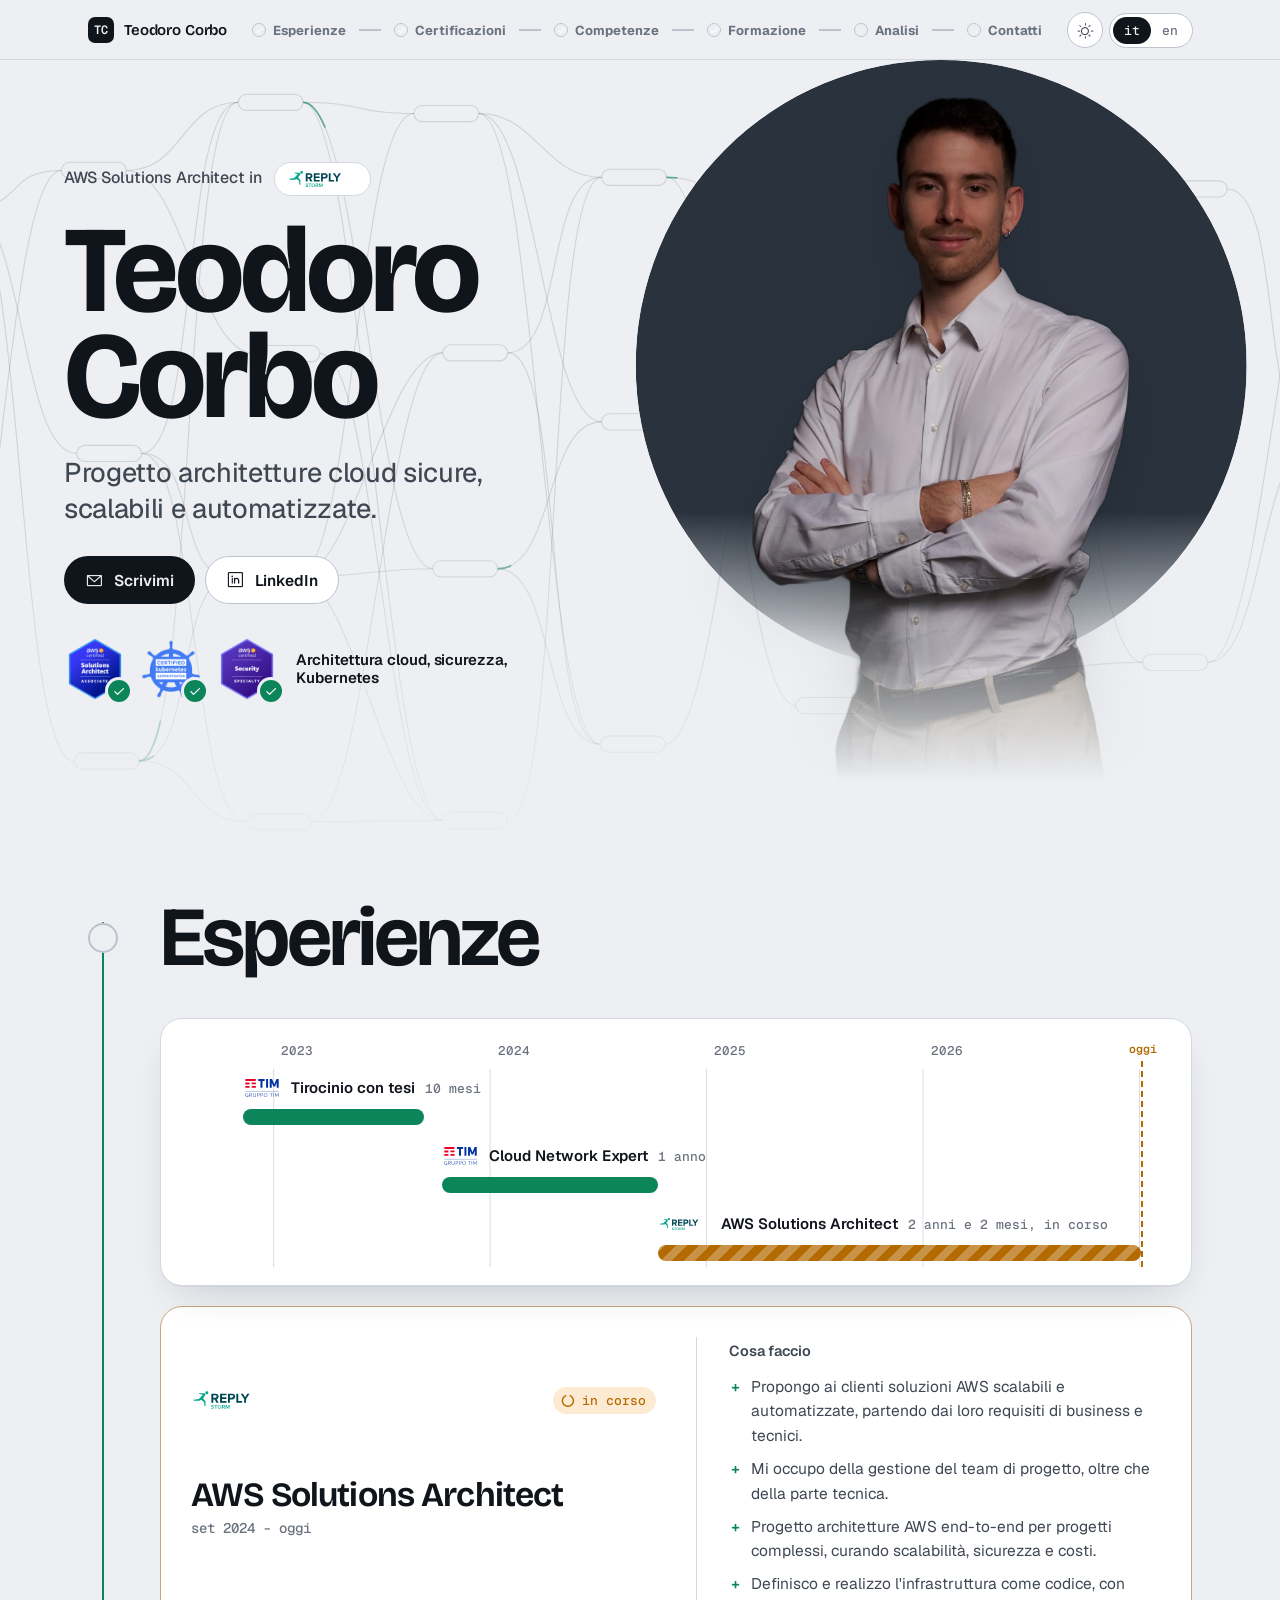
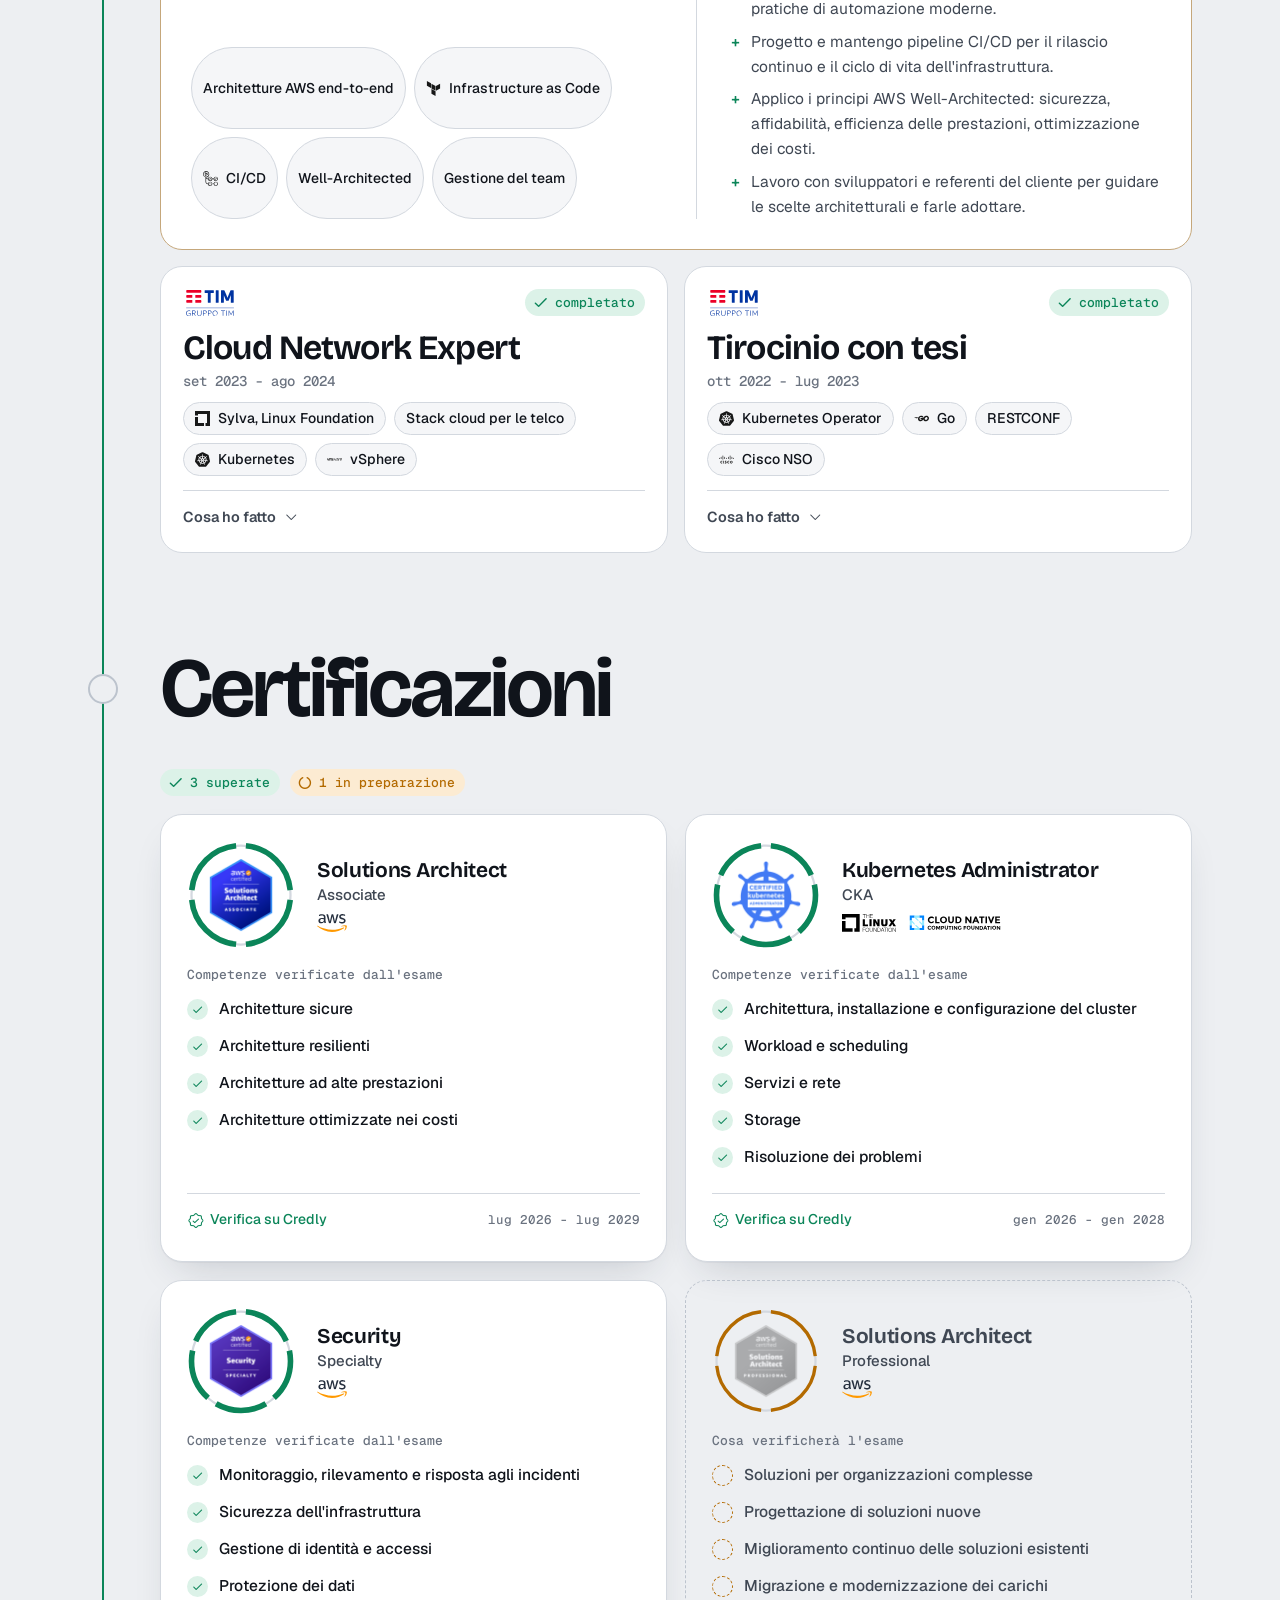
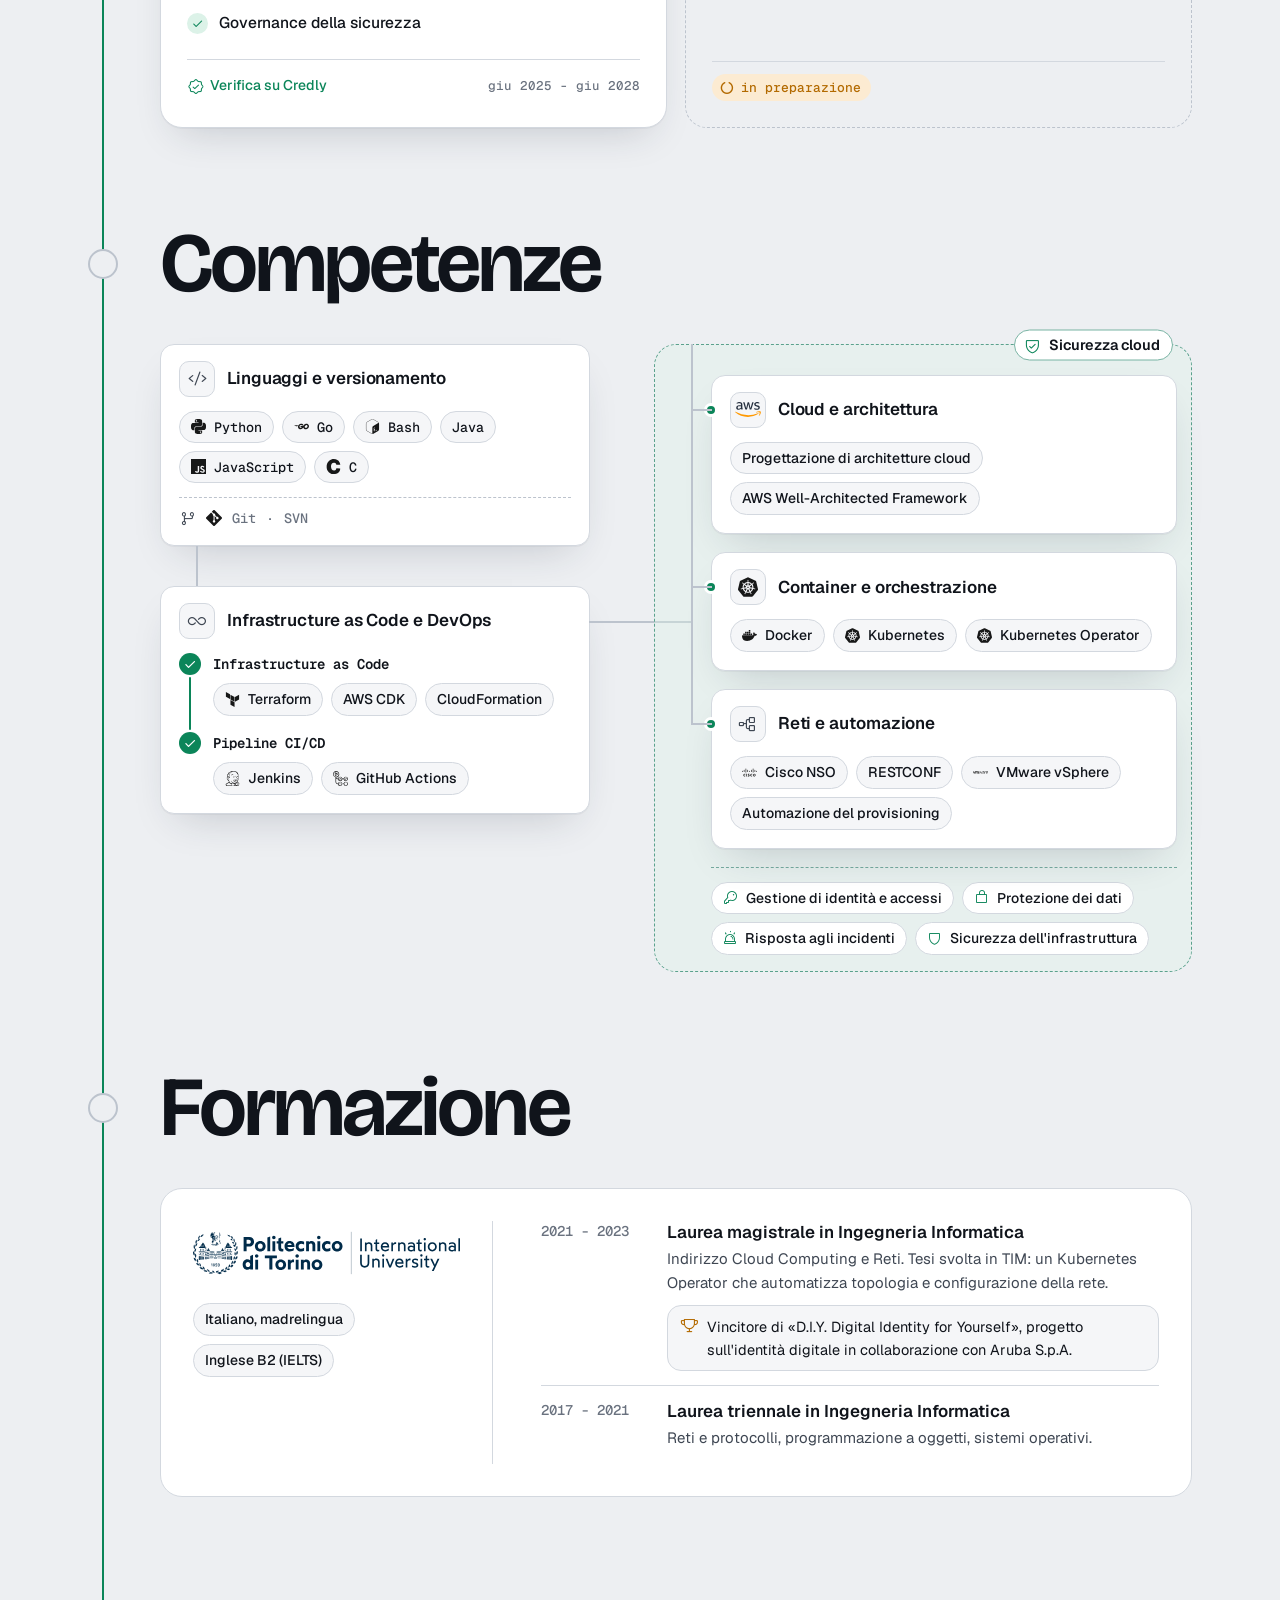
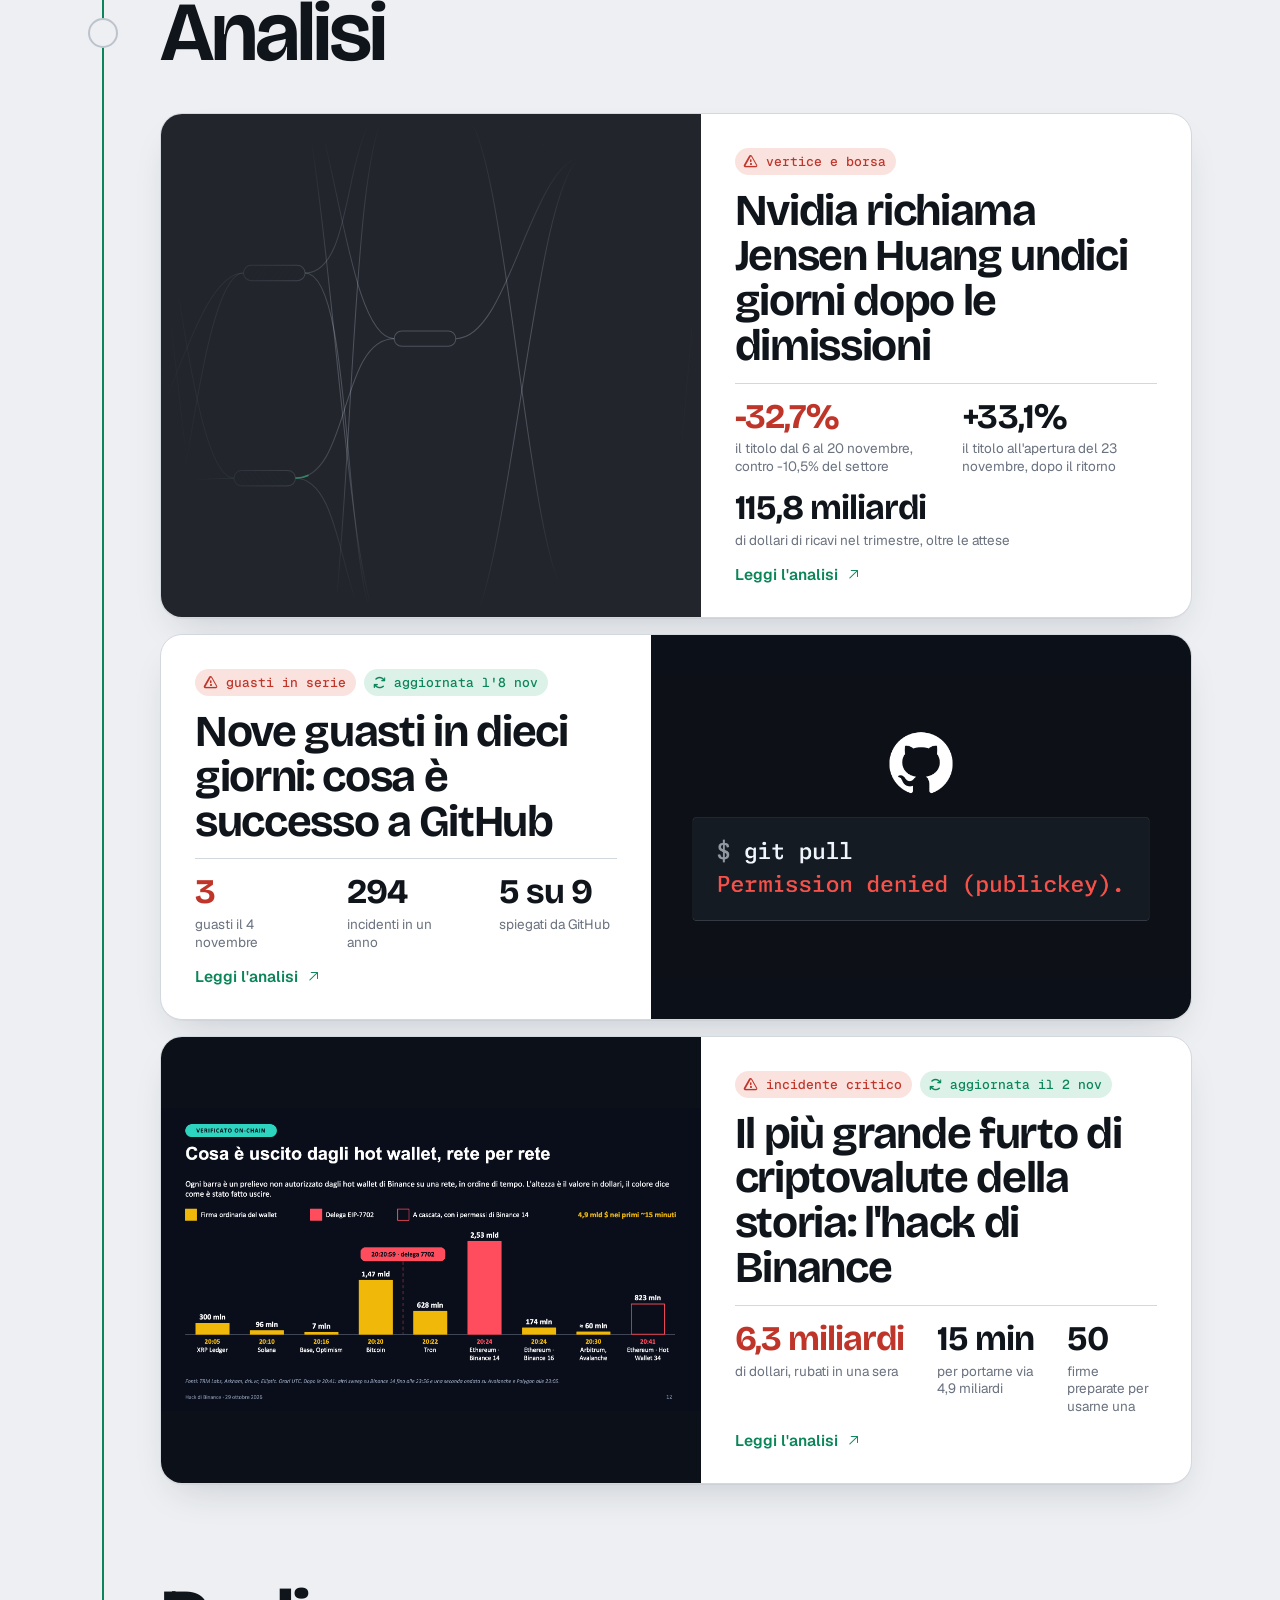
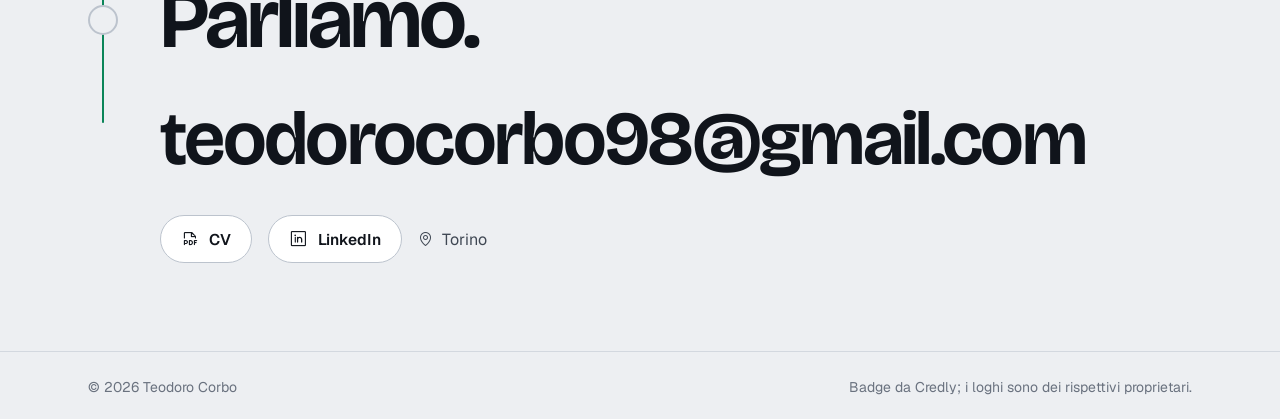
==== commit 57e93311: "Sito costruito dal progetto (ab3693b)" ====
--- a/index.html
+++ b/index.html
@@ -1,4 +1,4 @@
 <!DOCTYPE html><html lang="it"><head><meta charset="utf-8"><meta name="viewport" content="width=device-width, initial-scale=1"><script>
       /* tema prima del primo disegno: scelta salvata, altrimenti il sistema, altrimenti chiaro (design/GUIDA.md) */
       (() => { let t = null; try { t = localStorage.getItem('tema'); } catch (_) {} document.documentElement.dataset.theme = t || (matchMedia('(prefers-color-scheme: dark)').matches ? 'dark' : 'light'); document.documentElement.classList.add('js'); })();
-    </script><title>Teodoro Corbo · AWS Solutions Architect</title><meta name="description" content="Teodoro Corbo, AWS Solutions Architect in Storm Reply. Il mio profilo, il CV e le analisi su sicurezza e tecnologia."><link rel="canonical" href="https://teodoro98.github.io/"><link rel="icon" type="image/svg+xml" href="/favicon.svg"><link rel="stylesheet" href="/icone/icone.css"><link rel="alternate" hreflang="it" href="https://teodoro98.github.io/"><link rel="alternate" hreflang="en" href="https://teodoro98.github.io/en/"><link rel="alternate" hreflang="x-default" href="https://teodoro98.github.io/"><meta property="og:site_name" content="Teodoro Corbo"><meta property="og:type" content="website"><meta property="og:title" content="Teodoro Corbo · AWS Solutions Architect"><meta property="og:description" content="Teodoro Corbo, AWS Solutions Architect in Storm Reply. Il mio profilo, il CV e le analisi su sicurezza e tecnologia."><meta property="og:url" content="https://teodoro98.github.io/"><meta property="og:image" content="https://teodoro98.github.io/og-default.png"><meta property="og:image:width" content="1200"><meta property="og:image:height" content="630"><meta property="og:locale" content="it_IT"><meta property="og:locale:alternate" content="en_GB"><meta name="twitter:card" content="summary_large_image"><meta name="twitter:title" content="Teodoro Corbo · AWS Solutions Architect"><meta name="twitter:description" content="Teodoro Corbo, AWS Solutions Architect in Storm Reply. Il mio profilo, il CV e le analisi su sicurezza e tecnologia."><meta name="twitter:image" content="https://teodoro98.github.io/og-default.png"><script defer src="https://cloud.umami.is/script.js" data-website-id="cc975674-ebe2-4d16-a97f-52bf9abba8f4" data-domains="teodoro98.github.io"></script><link rel="stylesheet" href="/_astro/Base.ZERoJILn.css"><link rel="stylesheet" href="/_astro/HomePage.Bm70Nzkj.css"></head><body><div class="fondo" aria-hidden="true"><div class="f-grafo"></div></div><a class="skip" href="#main">Vai al contenuto</a><nav class="nav" aria-label="Principale"><div class="wrap"><a class="marchio" href="/"><span class="mk">TC</span><span class="nm">Teodoro Corbo</span></a><ol class="tappe"><li><a href="#esperienze"><span class="st"><i class="ph-bold ph-check"></i></span><b>Esperienze</b></a></li><li><a href="#certificazioni"><span class="st"><i class="ph-bold ph-check"></i></span><b>Certificazioni</b></a></li><li><a href="#competenze"><span class="st"><i class="ph-bold ph-check"></i></span><b>Competenze</b></a></li><li><a href="#formazione"><span class="st"><i class="ph-bold ph-check"></i></span><b>Formazione</b></a></li><li><a href="#analisi"><span class="st"><i class="ph-bold ph-check"></i></span><b>Analisi</b></a></li><li><a href="#contatti"><span class="st"><i class="ph-bold ph-check"></i></span><b>Contatti</b></a></li></ol><div class="tappe-tel" aria-hidden="true"><div class="pp"><i></i><i></i><i></i><i></i><i></i><i></i></div><span data-inizio="inizio" data-fine="tutto superato">inizio</span></div><div class="attrezzi"><button class="tema" type="button" aria-pressed="false" aria-label="Tema scuro"><i class="ph ph-sun"></i><i class="ph ph-moon"></i></button><nav class="lingua" aria-label="Lingua"><a href="/" hreflang="it" aria-current="page">it</a><a href="/en/" hreflang="en" data-umami-event="lingua" data-umami-event-lang="it" data-umami-event-to="en" lang="en" aria-label="English">en</a></nav></div></div></nav><main id="main"><header class="hero"><div class="wrap hero-in"><div class="hero-testo"><p class="ruolo"><span>AWS Solutions Architect in</span><span class="azienda"><img class="sc-c" src="/loghi/storm-reply.svg" alt="Storm Reply"><img class="sc-s" src="/loghi/storm-reply-footer.svg" alt="Storm Reply"></span></p><h1><span class="r1">Teodoro</span><br><span class="r2">Corbo</span></h1><p class="frase">Progetto architetture cloud sicure, scalabili e automatizzate.</p><div class="azioni"><a class="btn primo" href="mailto:teodorocorbo98@gmail.com" data-umami-event="email" data-umami-event-lang="it" data-umami-event-where="hero"><i class="ph ph-envelope-simple"></i><span>Scrivimi</span></a><a class="btn secondo" href="https://www.linkedin.com/in/teodoro-corbo" rel="me noopener" data-umami-event="linkedin" data-umami-event-lang="it" data-umami-event-where="hero"><i class="ph ph-linkedin-logo"></i>LinkedIn</a></div><ul class="badge-hero" aria-label="Certificazioni"><li><a href="https://www.credly.com/badges/a552873f-6e5c-4658-9d5a-782ae7083cc0/public_url" aria-label="AWS Certified Solutions Architect – Associate: verifica su Credly"><img src="/loghi/badge-aws-saa.png" alt="" width="62" height="62"><i class="ph-bold ph-check"></i></a></li><li><a href="https://www.credly.com/badges/55efd7b3-0922-42ea-937e-402697465710/public_url" aria-label="Certified Kubernetes Administrator (CKA): verifica su Credly"><img src="/loghi/badge-cka.png" alt="" width="62" height="62"><i class="ph-bold ph-check"></i></a></li><li><a href="https://www.credly.com/badges/48fe5dd9-8444-46ad-acf0-9d06f2da65fe/public_url" aria-label="AWS Certified Security – Specialty: verifica su Credly"><img src="/loghi/badge-aws-security.png" alt="" width="62" height="62"><i class="ph-bold ph-check"></i></a></li><li class="dicitura"><b>Architettura cloud, sicurezza, Kubernetes</b></li></ul></div><div class="scena"><div class="alone" aria-hidden="true"><i></i></div><div class="sogg"><img src="/c/profilo/foto.webp" alt="Teodoro Corbo" width="1100" height="2051" fetchpriority="high"></div></div></div></header><div class="corso"><div class="tronco" aria-hidden="true"></div><section class="sez" id="esperienze"><div class="wrap"><div class="sez-in"><div class="testa-sez"><h2 data-r><span class="nodo"><i class="ph-bold ph-check"></i></span><span>Esperienze</span></h2></div><div class="gantt" style="--mesi:54;--gen:6" data-r role="img" aria-label="Esperienze nel tempo: Tirocinio con tesi in TIM da ottobre 2022 a luglio 2023; Cloud Network Expert in TIM da settembre 2023 a agosto 2024; AWS Solutions Architect in Storm Reply da settembre 2024, in corso."><div class="asse" aria-hidden="true"><span style="--x:11.11">2023</span><span style="--x:33.33">2024</span><span style="--x:55.56">2025</span><span style="--x:77.78">2026</span></div><div class="righe"><div class="oggi" style="--x:97.22"><b>oggi</b></div><div class="lavoro" style="--l:5.56;--w:18.52;--k:0"><div class="et"><img class="sc-c" src="/loghi/tim-blu.svg" alt="TIM"><img class="sc-s" src="/loghi/tim-logo.svg" alt="TIM"><b>Tirocinio con tesi</b><span class="dur">10 mesi</span></div><div class="traccia"><i class="tratto"></i></div></div><div class="lavoro" style="--l:25.93;--w:22.22;--k:1"><div class="et"><img class="sc-c" src="/loghi/tim-blu.svg" alt="TIM"><img class="sc-s" src="/loghi/tim-logo.svg" alt="TIM"><b>Cloud Network Expert</b><span class="dur">1 anno</span></div><div class="traccia"><i class="tratto"></i></div></div><div class="lavoro run" style="--l:48.15;--w:49.07;--k:2"><div class="et"><img class="sc-c" src="/loghi/storm-reply.svg" alt="Storm Reply"><img class="sc-s" src="/loghi/storm-reply-footer.svg" alt="Storm Reply"><b>AWS Solutions Architect</b><span class="dur">2 anni e 2 mesi, in corso</span></div><div class="traccia"><i class="tratto"></i></div></div></div></div><ol class="rilasci" reversed><li class="rilascio head" data-r><div class="su"><img class="sc-c" src="/loghi/storm-reply.svg" alt="Storm Reply"><img class="sc-s" src="/loghi/storm-reply-footer.svg" alt="Storm Reply"><span class="stato run"><i class="ph-bold ph-circle-notch"></i><span>in corso</span></span></div><div class="titolo"><h3>AWS Solutions Architect</h3><p class="quando">set 2024 - oggi</p></div><ul class="chip"><li>Architetture AWS end-to-end</li><li><img class="si" src="/loghi/si/terraform.svg" alt="">Infrastructure as Code</li><li><img class="si" src="/loghi/si/githubactions.svg" alt="">CI/CD</li><li>Well-Architected</li><li>Gestione del team</li></ul><details class="sempre-aperto"><summary><span>Cosa faccio</span><i class="ph ph-caret-down"></i></summary><ul><li>Propongo ai clienti soluzioni AWS scalabili e automatizzate, partendo dai loro requisiti di business e tecnici.</li><li>Mi occupo della gestione del team di progetto, oltre che della parte tecnica.</li><li>Progetto architetture AWS end-to-end per progetti complessi, curando scalabilità, sicurezza e costi.</li><li>Definisco e realizzo l&#39;infrastruttura come codice, con pratiche di automazione moderne.</li><li>Progetto e mantengo pipeline CI/CD per il rilascio continuo e il ciclo di vita dell&#39;infrastruttura.</li><li>Applico i principi AWS Well-Architected: sicurezza, affidabilità, efficienza delle prestazioni, ottimizzazione dei costi.</li><li>Lavoro con sviluppatori e referenti del cliente per guidare le scelte architetturali e farle adottare.</li></ul></details></li><li class="rilascio" data-r><div class="su"><img class="sc-c" src="/loghi/tim-blu.svg" alt="TIM"><img class="sc-s" src="/loghi/tim-logo.svg" alt="TIM"><span class="stato ok"><i class="ph-bold ph-check"></i><span>completato</span></span></div><div class="titolo"><h3>Cloud Network Expert</h3><p class="quando">set 2023 - ago 2024</p></div><ul class="chip"><li><img class="si" src="/loghi/si/linuxfoundation.svg" alt="">Sylva, Linux Foundation</li><li>Stack cloud per le telco</li><li><img class="si" src="/loghi/si/kubernetes.svg" alt="">Kubernetes</li><li><img class="si" src="/loghi/si/vmware.svg" alt="">vSphere</li></ul><details><summary><span>Cosa ho fatto</span><i class="ph ph-caret-down"></i></summary><ul><li>Ho contribuito all&#39;architettura di uno stack cloud unificato per le telco in Sylva, progetto open source della Linux Foundation.</li><li>Ho progettato e supportato pipeline CI/CD per ambienti cloud on-premise.</li><li>Ho lavorato su piattaforme basate su Kubernetes e su infrastrutture VMware vSphere.</li><li>Ho automatizzato il provisioning dell&#39;infrastruttura e i rilasci.</li></ul></details></li><li class="rilascio" data-r style="--d:1"><div class="su"><img class="sc-c" src="/loghi/tim-blu.svg" alt="TIM"><img class="sc-s" src="/loghi/tim-logo.svg" alt="TIM"><span class="stato ok"><i class="ph-bold ph-check"></i><span>completato</span></span></div><div class="titolo"><h3>Tirocinio con tesi</h3><p class="quando">ott 2022 - lug 2023</p></div><ul class="chip"><li><img class="si" src="/loghi/si/kubernetes.svg" alt="">Kubernetes Operator</li><li><img class="si" src="/loghi/si/go.svg" alt="">Go</li><li>RESTCONF</li><li><img class="si" src="/loghi/si/cisco.svg" alt="">Cisco NSO</li></ul><details><summary><span>Cosa ho fatto</span><i class="ph ph-caret-down"></i></summary><ul><li>Ho progettato e sviluppato un Kubernetes Operator che gestisce in automatico topologia e configurazione di rete.</li><li>Ho costruito automazioni cloud-native in Go con API RESTCONF.</li><li>Ho integrato Cisco NSO per l&#39;orchestrazione della rete.</li><li>Ho applicato i principi DevOps all&#39;automazione di rete e alla gestione dell&#39;infrastruttura.</li></ul></details></li></ol></div></div></section><section class="sez" id="certificazioni"><div class="wrap"><div class="sez-in"><div class="testa-sez"><h2 data-r><span class="nodo"><i class="ph-bold ph-check"></i></span><span>Certificazioni</span></h2></div><div class="prove" data-r><div class="riass"><span class="stato ok"><i class="ph-bold ph-check"></i><span>3 superate</span></span><span class="stato run"><i class="ph-bold ph-circle-notch"></i><span>1 in preparazione</span></span></div><article class="cert" style="--k:0"><a class="anello" href="https://www.credly.com/badges/a552873f-6e5c-4658-9d5a-782ae7083cc0/public_url" aria-label="AWS Certified Solutions Architect – Associate: verifica su Credly"><img src="/loghi/badge-aws-saa.png" alt><svg viewBox="0 0 96 96" aria-hidden="true"><circle class="fondo-a" cx="48" cy="48" r="44"></circle><g class="sg"><circle class="seg" cx="48" cy="48" r="44" pathLength="100" style="--i:0" stroke-dasharray="21.80 78.20" stroke-dashoffset="-1.60"></circle></g><g class="sg"><circle class="seg" cx="48" cy="48" r="44" pathLength="100" style="--i:1" stroke-dasharray="21.80 78.20" stroke-dashoffset="-26.60"></circle></g><g class="sg"><circle class="seg" cx="48" cy="48" r="44" pathLength="100" style="--i:2" stroke-dasharray="21.80 78.20" stroke-dashoffset="-51.60"></circle></g><g class="sg"><circle class="seg" cx="48" cy="48" r="44" pathLength="100" style="--i:3" stroke-dasharray="21.80 78.20" stroke-dashoffset="-76.60"></circle></g></svg></a><div><h3>Solutions Architect<span>Associate</span></h3><div class="ente"><img class="sc-c" src="/loghi/aws-color.svg" alt="Amazon Web Services"><img class="sc-s" src="/loghi/aws-white@2x.png" alt="Amazon Web Services"></div></div><div class="cosa"><p>Competenze verificate dall&#39;esame</p><ul class="comp"><li style="--i:0"><i class="ph-bold ph-check"></i><span>Architetture sicure</span></li><li style="--i:1"><i class="ph-bold ph-check"></i><span>Architetture resilienti</span></li><li style="--i:2"><i class="ph-bold ph-check"></i><span>Architetture ad alte prestazioni</span></li><li style="--i:3"><i class="ph-bold ph-check"></i><span>Architetture ottimizzate nei costi</span></li></ul></div><div class="fine"><a class="verifica" href="https://www.credly.com/badges/a552873f-6e5c-4658-9d5a-782ae7083cc0/public_url"><i class="ph ph-seal-check"></i><span>Verifica su Credly</span></a><small>lug 2026 - lug 2029</small></div></article><article class="cert" style="--k:1"><a class="anello" href="https://www.credly.com/badges/55efd7b3-0922-42ea-937e-402697465710/public_url" aria-label="Certified Kubernetes Administrator (CKA): verifica su Credly"><img src="/loghi/badge-cka.png" alt><svg viewBox="0 0 96 96" aria-hidden="true"><circle class="fondo-a" cx="48" cy="48" r="44"></circle><g class="sg"><circle class="seg" cx="48" cy="48" r="44" pathLength="100" style="--i:0" stroke-dasharray="16.80 83.20" stroke-dashoffset="-1.60"></circle></g><g class="sg"><circle class="seg" cx="48" cy="48" r="44" pathLength="100" style="--i:1" stroke-dasharray="16.80 83.20" stroke-dashoffset="-21.60"></circle></g><g class="sg"><circle class="seg" cx="48" cy="48" r="44" pathLength="100" style="--i:2" stroke-dasharray="16.80 83.20" stroke-dashoffset="-41.60"></circle></g><g class="sg"><circle class="seg" cx="48" cy="48" r="44" pathLength="100" style="--i:3" stroke-dasharray="16.80 83.20" stroke-dashoffset="-61.60"></circle></g><g class="sg"><circle class="seg" cx="48" cy="48" r="44" pathLength="100" style="--i:4" stroke-dasharray="16.80 83.20" stroke-dashoffset="-81.60"></circle></g></svg></a><div><h3>Kubernetes Administrator<span>CKA</span></h3><div class="ente"><img class="sc-c nero" src="/loghi/lf-white.svg" alt="The Linux Foundation"><img class="sc-s" src="/loghi/lf-white.svg" alt="The Linux Foundation"><img class="sc-c" src="/loghi/cncf-color.svg" alt="Cloud Native Computing Foundation"><img class="sc-s" src="/loghi/cncf-white.svg" alt="Cloud Native Computing Foundation"></div></div><div class="cosa"><p>Competenze verificate dall&#39;esame</p><ul class="comp"><li style="--i:0"><i class="ph-bold ph-check"></i><span>Architettura, installazione e configurazione del cluster</span></li><li style="--i:1"><i class="ph-bold ph-check"></i><span>Workload e scheduling</span></li><li style="--i:2"><i class="ph-bold ph-check"></i><span>Servizi e rete</span></li><li style="--i:3"><i class="ph-bold ph-check"></i><span>Storage</span></li><li style="--i:4"><i class="ph-bold ph-check"></i><span>Risoluzione dei problemi</span></li></ul></div><div class="fine"><a class="verifica" href="https://www.credly.com/badges/55efd7b3-0922-42ea-937e-402697465710/public_url"><i class="ph ph-seal-check"></i><span>Verifica su Credly</span></a><small>gen 2026 - gen 2028</small></div></article><article class="cert" style="--k:2"><a class="anello" href="https://www.credly.com/badges/48fe5dd9-8444-46ad-acf0-9d06f2da65fe/public_url" aria-label="AWS Certified Security – Specialty: verifica su Credly"><img src="/loghi/badge-aws-security.png" alt><svg viewBox="0 0 96 96" aria-hidden="true"><circle class="fondo-a" cx="48" cy="48" r="44"></circle><g class="sg"><circle class="seg" cx="48" cy="48" r="44" pathLength="100" style="--i:0" stroke-dasharray="16.80 83.20" stroke-dashoffset="-1.60"></circle></g><g class="sg"><circle class="seg" cx="48" cy="48" r="44" pathLength="100" style="--i:1" stroke-dasharray="16.80 83.20" stroke-dashoffset="-21.60"></circle></g><g class="sg"><circle class="seg" cx="48" cy="48" r="44" pathLength="100" style="--i:2" stroke-dasharray="16.80 83.20" stroke-dashoffset="-41.60"></circle></g><g class="sg"><circle class="seg" cx="48" cy="48" r="44" pathLength="100" style="--i:3" stroke-dasharray="16.80 83.20" stroke-dashoffset="-61.60"></circle></g><g class="sg"><circle class="seg" cx="48" cy="48" r="44" pathLength="100" style="--i:4" stroke-dasharray="16.80 83.20" stroke-dashoffset="-81.60"></circle></g></svg></a><div><h3>Security<span>Specialty</span></h3><div class="ente"><img class="sc-c" src="/loghi/aws-color.svg" alt="Amazon Web Services"><img class="sc-s" src="/loghi/aws-white@2x.png" alt="Amazon Web Services"></div></div><div class="cosa"><p>Competenze verificate dall&#39;esame</p><ul class="comp"><li style="--i:0"><i class="ph-bold ph-check"></i><span>Monitoraggio, rilevamento e risposta agli incidenti</span></li><li style="--i:1"><i class="ph-bold ph-check"></i><span>Sicurezza dell&#39;infrastruttura</span></li><li style="--i:2"><i class="ph-bold ph-check"></i><span>Gestione di identità e accessi</span></li><li style="--i:3"><i class="ph-bold ph-check"></i><span>Protezione dei dati</span></li><li style="--i:4"><i class="ph-bold ph-check"></i><span>Governance della sicurezza</span></li></ul></div><div class="fine"><a class="verifica" href="https://www.credly.com/badges/48fe5dd9-8444-46ad-acf0-9d06f2da65fe/public_url"><i class="ph ph-seal-check"></i><span>Verifica su Credly</span></a><small>giu 2025 - giu 2028</small></div></article><article class="cert attesa" style="--k:3"><div class="anello"><img src="/loghi/badge-aws-sap.png" alt="AWS Certified Solutions Architect – Professional, in preparazione"><svg viewBox="0 0 96 96" aria-hidden="true"><circle class="fondo-a" cx="48" cy="48" r="44"></circle><g class="sg"><circle class="seg" cx="48" cy="48" r="44" pathLength="100" style="--i:0" stroke-dasharray="21.80 78.20" stroke-dashoffset="-1.60"></circle></g><g class="sg"><circle class="seg" cx="48" cy="48" r="44" pathLength="100" style="--i:1" stroke-dasharray="21.80 78.20" stroke-dashoffset="-26.60"></circle></g><g class="sg"><circle class="seg" cx="48" cy="48" r="44" pathLength="100" style="--i:2" stroke-dasharray="21.80 78.20" stroke-dashoffset="-51.60"></circle></g><g class="sg"><circle class="seg" cx="48" cy="48" r="44" pathLength="100" style="--i:3" stroke-dasharray="21.80 78.20" stroke-dashoffset="-76.60"></circle></g></svg></div><div><h3>Solutions Architect<span>Professional</span></h3><div class="ente"><img class="sc-c" src="/loghi/aws-color.svg" alt="Amazon Web Services"><img class="sc-s" src="/loghi/aws-white@2x.png" alt="Amazon Web Services"></div></div><div class="cosa"><p>Cosa verificherà l&#39;esame</p><ul class="comp"><li style="--i:0"><i></i><span>Soluzioni per organizzazioni complesse</span></li><li style="--i:1"><i></i><span>Progettazione di soluzioni nuove</span></li><li style="--i:2"><i></i><span>Miglioramento continuo delle soluzioni esistenti</span></li><li style="--i:3"><i></i><span>Migrazione e modernizzazione dei carichi</span></li></ul></div><div class="fine"><span class="stato run"><i class="ph-bold ph-circle-notch"></i><span>in preparazione</span></span></div></article></div></div></div></section><section class="sez" id="competenze"><div class="wrap"><div class="sez-in"><div class="testa-sez"><h2 data-r><span class="nodo"><i class="ph-bold ph-check"></i></span><span>Competenze</span></h2></div><div class="arch" data-r role="group" aria-label="Competenze disegnate come un'architettura: il codice entra nella pipeline, la pipeline rilascia negli ambienti, la sicurezza è il perimetro intorno a tutti"><div class="arch-sx"><article class="blocco codice" style="--k:0"><header><span class="ic"><i class="ph ph-code"></i></span><h3>Linguaggi e versionamento</h3></header><ul class="chip"><li><img class="si" src="/loghi/si/python.svg" alt="">Python</li><li><img class="si" src="/loghi/si/go.svg" alt="">Go</li><li><img class="si" src="/loghi/si/gnubash.svg" alt="">Bash</li><li>Java</li><li><img class="si" src="/loghi/si/javascript.svg" alt="">JavaScript</li><li><img class="si" src="/loghi/si/c.svg" alt="">C</li></ul><div class="repo"><i class="ph ph-git-branch"></i><img class="si" src="/loghi/si/git.svg" alt="">Git<span aria-hidden="true">·</span>SVN</div></article><div class="filo v" style="--k:1" aria-hidden="true"><i class="pk"></i></div><article class="blocco pipe" style="--k:2"><header><span class="ic"><i class="ph ph-infinity"></i></span><h3>Infrastructure as Code e DevOps</h3></header><ol class="fasi"><li><span class="st"><i class="ph-bold ph-check"></i></span><b>Infrastructure as Code</b><ul class="chip"><li><img class="si" src="/loghi/si/terraform.svg" alt="">Terraform</li><li>AWS CDK</li><li>CloudFormation</li></ul></li><li><span class="st"><i class="ph-bold ph-check"></i></span><b>Pipeline CI/CD</b><ul class="chip"><li><img class="si" src="/loghi/si/jenkins.svg" alt="">Jenkins</li><li><img class="si" src="/loghi/si/githubactions.svg" alt="">GitHub Actions</li></ul></li></ol><div class="filo uscita" style="--k:3" aria-hidden="true"><i class="pk" style="animation-delay:-1.2s"></i></div></article></div><div class="perimetro"><h3 class="nome"><i class="ph ph-shield-check"></i><span>Sicurezza cloud</span></h3><div class="ambienti"><article class="blocco amb" style="--k:4"><header><span class="ic"><img class="aws sc-c" src="/loghi/aws-color.svg" alt="AWS"><img class="aws sc-s" src="/loghi/aws-white@2x.png" alt="AWS"></span><h3>Cloud e architettura</h3></header><ul class="chip"><li>Progettazione di architetture cloud</li><li>AWS Well-Architected Framework</li></ul></article><article class="blocco amb" style="--k:5"><header><span class="ic"><img class="si" src="/loghi/si/kubernetes.svg" alt=""></span><h3>Container e orchestrazione</h3></header><ul class="chip"><li><img class="si" src="/loghi/si/docker.svg" alt="">Docker</li><li><img class="si" src="/loghi/si/kubernetes.svg" alt="">Kubernetes</li><li><img class="si" src="/loghi/si/kubernetes.svg" alt="">Kubernetes Operator</li></ul></article><article class="blocco amb" style="--k:6"><header><span class="ic"><i class="ph ph-tree-structure"></i></span><h3>Reti e automazione</h3></header><ul class="chip"><li><img class="si" src="/loghi/si/cisco.svg" alt="">Cisco NSO</li><li>RESTCONF</li><li><img class="si" src="/loghi/si/vmware.svg" alt="">VMware vSphere</li><li>Automazione del provisioning</li></ul></article></div><div class="controlli" style="--k:7"><ul class="chip"><li><i class="ph ph-key"></i><span>Gestione di identità e accessi</span></li><li><i class="ph ph-lock-simple"></i><span>Protezione dei dati</span></li><li><i class="ph ph-siren"></i><span>Risposta agli incidenti</span></li><li><i class="ph ph-shield"></i><span>Sicurezza dell&#39;infrastruttura</span></li></ul></div></div></div></div></div></section><section class="sez" id="formazione"><div class="wrap"><div class="sez-in"><div class="testa-sez"><h2 data-r><span class="nodo"><i class="ph-bold ph-check"></i></span><span>Formazione</span></h2></div><div class="formazione" data-r><div class="ateneo"><img class="logo-mono" src="/loghi/polito-mobile.svg" alt="Politecnico di Torino"><div class="lingue"><ul class="chip"><li>Italiano, madrelingua</li><li>Inglese B2 (IELTS)</li></ul></div></div><ul class="lauree"><li><span class="anni">2021 - 2023</span><div><b>Laurea magistrale in Ingegneria Informatica</b><p>Indirizzo Cloud Computing e Reti. Tesi svolta in TIM: un Kubernetes Operator che automatizza topologia e configurazione della rete.</p><span class="premio"><i class="ph ph-trophy"></i><span>Vincitore di «D.I.Y. Digital Identity for Yourself», progetto sull&#39;identità digitale in collaborazione con Aruba S.p.A.</span></span></div></li><li><span class="anni">2017 - 2021</span><div><b>Laurea triennale in Ingegneria Informatica</b><p>Reti e protocolli, programmazione a oggetti, sistemi operativi.</p></div></li></ul></div></div></div></section><section class="sez" id="analisi"><div class="wrap"><div class="sez-in"><div class="testa-sez"><h2 data-r><span class="nodo"><i class="ph-bold ph-check"></i></span><span>Analisi</span></h2></div><div class="rapporti"><a class="rapporto" href="/analisi/github-2026-11/" data-r data-umami-event="analisi" data-umami-event-lang="it" data-umami-event-slug="github-2026-11"><div class="vis"><img src="/c/github-2026-11/cover.png" alt="Il logo di GitHub sopra un terminale: al comando «$ git pull» la risposta è «Permission denied (publickey).»" loading="lazy"></div><div class="corpo"><div class="stati"><span class="stato fail"><i class="ph-bold ph-warning"></i><span>guasti in serie</span></span><span class="stato ok"><i class="ph-bold ph-arrows-clockwise"></i><span>aggiornata l&#39;8 nov</span></span></div><h3>Nove guasti in dieci giorni: cosa è successo a GitHub</h3><div class="cifre"><div><b class="rosso">3</b><span>guasti il 4 novembre</span></div><div><b>294</b><span>incidenti in un anno</span></div><div><b>5 su 9</b><span>spiegati da GitHub</span></div></div><span class="vai"><span>Leggi l&#39;analisi</span><i class="ph ph-arrow-up-right"></i></span></div></a><a class="rapporto" href="/analisi/binance-hack/" data-r data-umami-event="analisi" data-umami-event-lang="it" data-umami-event-slug="binance-hack"><div class="vis"><img src="/c/binance-hack/slide-prelievi-it.png" alt="Cosa è uscito dagli hot wallet di Binance, rete per rete" loading="lazy"></div><div class="corpo"><div class="stati"><span class="stato fail"><i class="ph-bold ph-warning"></i><span>incidente critico</span></span><span class="stato ok"><i class="ph-bold ph-arrows-clockwise"></i><span>aggiornata il 2 nov</span></span></div><h3>Il più grande furto di criptovalute della storia: l&#39;hack di Binance</h3><div class="cifre"><div><b class="rosso">6,3 miliardi</b><span>di dollari, rubati in una sera</span></div><div><b>15 min</b><span>per portarne via 4,9 miliardi</span></div><div><b>50</b><span>firme preparate per usarne una</span></div></div><span class="vai"><span>Leggi l&#39;analisi</span><i class="ph ph-arrow-up-right"></i></span></div></a></div></div></div></section><section class="sez contatti" id="contatti"><div class="wrap"><div class="sez-in"><div class="testa-sez"><h2 data-r><span class="nodo"><i class="ph-bold ph-check"></i></span><span>Parliamo.</span></h2></div><a class="email" href="mailto:teodorocorbo98@gmail.com" data-r data-umami-event="email" data-umami-event-lang="it" data-umami-event-where="contatti">teodorocorbo98@gmail.com</a><div class="azioni" data-r style="--d:1"><a class="btn secondo" href="/cv/teodoro-corbo-cv-it.pdf" target="_blank" rel="noopener" data-umami-event="cv-pdf" data-umami-event-lang="it" data-umami-event-where="contatti"><i class="ph ph-file-pdf"></i>CV</a><a class="btn secondo" href="https://www.linkedin.com/in/teodoro-corbo" rel="me noopener" data-umami-event="linkedin" data-umami-event-lang="it" data-umami-event-where="contatti"><i class="ph ph-linkedin-logo"></i>LinkedIn</a><span class="dove"><i class="ph ph-map-pin"></i><span>Torino</span></span></div></div></div></section></div></main><div class="barra-contatto"><div class="pillola"><a class="btn primo" href="mailto:teodorocorbo98@gmail.com" data-umami-event="email" data-umami-event-lang="it" data-umami-event-where="barra"><i class="ph ph-envelope-simple"></i><span>Scrivimi</span></a><a class="btn secondo" href="/cv/teodoro-corbo-cv-it.pdf" target="_blank" rel="noopener" data-umami-event="cv-pdf" data-umami-event-lang="it" data-umami-event-where="barra"><i class="ph ph-file-pdf"></i><span>CV</span></a><a class="btn secondo" href="https://www.linkedin.com/in/teodoro-corbo" rel="me noopener" data-umami-event="linkedin" data-umami-event-lang="it" data-umami-event-where="barra"><i class="ph ph-linkedin-logo"></i><span>LinkedIn</span></a></div></div><footer class="piede"><div class="wrap"><span>© 2026 Teodoro Corbo</span><span>Badge da Credly; i loghi sono dei rispettivi proprietari.</span></div></footer><script type="module" src="/_astro/Base.astro_astro_type_script_index_0_lang.Cv_SQ6CX.js"></script></body></html>+    </script><title>Teodoro Corbo · AWS Solutions Architect</title><meta name="description" content="Teodoro Corbo, AWS Solutions Architect in Storm Reply. Il mio profilo, il CV e le analisi su sicurezza e tecnologia."><link rel="canonical" href="https://teodoro98.github.io/"><link rel="icon" type="image/svg+xml" href="/favicon.svg"><link rel="stylesheet" href="/icone/icone.css"><link rel="alternate" hreflang="it" href="https://teodoro98.github.io/"><link rel="alternate" hreflang="en" href="https://teodoro98.github.io/en/"><link rel="alternate" hreflang="x-default" href="https://teodoro98.github.io/"><meta property="og:site_name" content="Teodoro Corbo"><meta property="og:type" content="website"><meta property="og:title" content="Teodoro Corbo · AWS Solutions Architect"><meta property="og:description" content="Teodoro Corbo, AWS Solutions Architect in Storm Reply. Il mio profilo, il CV e le analisi su sicurezza e tecnologia."><meta property="og:url" content="https://teodoro98.github.io/"><meta property="og:image" content="https://teodoro98.github.io/og-default.png"><meta property="og:image:width" content="1200"><meta property="og:image:height" content="630"><meta property="og:locale" content="it_IT"><meta property="og:locale:alternate" content="en_GB"><meta name="twitter:card" content="summary_large_image"><meta name="twitter:title" content="Teodoro Corbo · AWS Solutions Architect"><meta name="twitter:description" content="Teodoro Corbo, AWS Solutions Architect in Storm Reply. Il mio profilo, il CV e le analisi su sicurezza e tecnologia."><meta name="twitter:image" content="https://teodoro98.github.io/og-default.png"><script defer src="https://cloud.umami.is/script.js" data-website-id="cc975674-ebe2-4d16-a97f-52bf9abba8f4" data-domains="teodoro98.github.io"></script><link rel="stylesheet" href="/_astro/Base.rfSXfzpf.css"><link rel="stylesheet" href="/_astro/HomePage.Bm70Nzkj.css"></head><body><div class="fondo" aria-hidden="true"><div class="f-grafo"></div></div><a class="skip" href="#main">Vai al contenuto</a><nav class="nav" aria-label="Principale"><div class="wrap"><a class="marchio" href="/"><span class="mk">TC</span><span class="nm">Teodoro Corbo</span></a><ol class="tappe"><li><a href="#esperienze"><span class="st"><i class="ph-bold ph-check"></i></span><b>Esperienze</b></a></li><li><a href="#certificazioni"><span class="st"><i class="ph-bold ph-check"></i></span><b>Certificazioni</b></a></li><li><a href="#competenze"><span class="st"><i class="ph-bold ph-check"></i></span><b>Competenze</b></a></li><li><a href="#formazione"><span class="st"><i class="ph-bold ph-check"></i></span><b>Formazione</b></a></li><li><a href="#analisi"><span class="st"><i class="ph-bold ph-check"></i></span><b>Analisi</b></a></li><li><a href="#contatti"><span class="st"><i class="ph-bold ph-check"></i></span><b>Contatti</b></a></li></ol><div class="tappe-tel" aria-hidden="true"><div class="pp"><i></i><i></i><i></i><i></i><i></i><i></i></div><span data-inizio="inizio" data-fine="tutto superato">inizio</span></div><div class="attrezzi"><button class="tema" type="button" aria-pressed="false" aria-label="Tema scuro"><i class="ph ph-sun"></i><i class="ph ph-moon"></i></button><nav class="lingua" aria-label="Lingua"><a href="/" hreflang="it" aria-current="page">it</a><a href="/en/" hreflang="en" data-umami-event="lingua" data-umami-event-lang="it" data-umami-event-to="en" lang="en" aria-label="English">en</a></nav></div></div></nav><main id="main"><header class="hero"><div class="wrap hero-in"><div class="hero-testo"><p class="ruolo"><span>AWS Solutions Architect in</span><span class="azienda"><img class="sc-c" src="/loghi/storm-reply.svg" alt="Storm Reply"><img class="sc-s" src="/loghi/storm-reply-footer.svg" alt="Storm Reply"></span></p><h1><span class="r1">Teodoro</span><br><span class="r2">Corbo</span></h1><p class="frase">Progetto architetture cloud sicure, scalabili e automatizzate.</p><div class="azioni"><a class="btn primo" href="mailto:teodorocorbo98@gmail.com" data-umami-event="email" data-umami-event-lang="it" data-umami-event-where="hero"><i class="ph ph-envelope-simple"></i><span>Scrivimi</span></a><a class="btn secondo" href="https://www.linkedin.com/in/teodoro-corbo" rel="me noopener" data-umami-event="linkedin" data-umami-event-lang="it" data-umami-event-where="hero"><i class="ph ph-linkedin-logo"></i>LinkedIn</a></div><ul class="badge-hero" aria-label="Certificazioni"><li><a href="https://www.credly.com/badges/a552873f-6e5c-4658-9d5a-782ae7083cc0/public_url" aria-label="AWS Certified Solutions Architect – Associate: verifica su Credly"><img src="/loghi/badge-aws-saa.png" alt="" width="62" height="62"><i class="ph-bold ph-check"></i></a></li><li><a href="https://www.credly.com/badges/55efd7b3-0922-42ea-937e-402697465710/public_url" aria-label="Certified Kubernetes Administrator (CKA): verifica su Credly"><img src="/loghi/badge-cka.png" alt="" width="62" height="62"><i class="ph-bold ph-check"></i></a></li><li><a href="https://www.credly.com/badges/48fe5dd9-8444-46ad-acf0-9d06f2da65fe/public_url" aria-label="AWS Certified Security – Specialty: verifica su Credly"><img src="/loghi/badge-aws-security.png" alt="" width="62" height="62"><i class="ph-bold ph-check"></i></a></li><li class="dicitura"><b>Architettura cloud, sicurezza, Kubernetes</b></li></ul></div><div class="scena"><div class="alone" aria-hidden="true"><i></i></div><div class="sogg"><img src="/c/profilo/foto.webp" alt="Teodoro Corbo" width="1100" height="2051" fetchpriority="high"></div></div></div></header><div class="corso"><div class="tronco" aria-hidden="true"></div><section class="sez" id="esperienze"><div class="wrap"><div class="sez-in"><div class="testa-sez"><h2 data-r><span class="nodo"><i class="ph-bold ph-check"></i></span><span>Esperienze</span></h2></div><div class="gantt" style="--mesi:54;--gen:6" data-r role="img" aria-label="Esperienze nel tempo: Tirocinio con tesi in TIM da ottobre 2022 a luglio 2023; Cloud Network Expert in TIM da settembre 2023 a agosto 2024; AWS Solutions Architect in Storm Reply da settembre 2024, in corso."><div class="asse" aria-hidden="true"><span style="--x:11.11">2023</span><span style="--x:33.33">2024</span><span style="--x:55.56">2025</span><span style="--x:77.78">2026</span></div><div class="righe"><div class="oggi" style="--x:97.72"><b>oggi</b></div><div class="lavoro" style="--l:5.56;--w:18.52;--k:0"><div class="et"><img class="sc-c" src="/loghi/tim-blu.svg" alt="TIM"><img class="sc-s" src="/loghi/tim-logo.svg" alt="TIM"><b>Tirocinio con tesi</b><span class="dur">10 mesi</span></div><div class="traccia"><i class="tratto"></i></div></div><div class="lavoro" style="--l:25.93;--w:22.22;--k:1"><div class="et"><img class="sc-c" src="/loghi/tim-blu.svg" alt="TIM"><img class="sc-s" src="/loghi/tim-logo.svg" alt="TIM"><b>Cloud Network Expert</b><span class="dur">1 anno</span></div><div class="traccia"><i class="tratto"></i></div></div><div class="lavoro run" style="--l:48.15;--w:49.57;--k:2"><div class="et"><img class="sc-c" src="/loghi/storm-reply.svg" alt="Storm Reply"><img class="sc-s" src="/loghi/storm-reply-footer.svg" alt="Storm Reply"><b>AWS Solutions Architect</b><span class="dur">2 anni e 2 mesi, in corso</span></div><div class="traccia"><i class="tratto"></i></div></div></div></div><ol class="rilasci" reversed><li class="rilascio head" data-r><div class="su"><img class="sc-c" src="/loghi/storm-reply.svg" alt="Storm Reply"><img class="sc-s" src="/loghi/storm-reply-footer.svg" alt="Storm Reply"><span class="stato run"><i class="ph-bold ph-circle-notch"></i><span>in corso</span></span></div><div class="titolo"><h3>AWS Solutions Architect</h3><p class="quando">set 2024 - oggi</p></div><ul class="chip"><li>Architetture AWS end-to-end</li><li><img class="si" src="/loghi/si/terraform.svg" alt="">Infrastructure as Code</li><li><img class="si" src="/loghi/si/githubactions.svg" alt="">CI/CD</li><li>Well-Architected</li><li>Gestione del team</li></ul><details class="sempre-aperto"><summary><span>Cosa faccio</span><i class="ph ph-caret-down"></i></summary><ul><li>Propongo ai clienti soluzioni AWS scalabili e automatizzate, partendo dai loro requisiti di business e tecnici.</li><li>Mi occupo della gestione del team di progetto, oltre che della parte tecnica.</li><li>Progetto architetture AWS end-to-end per progetti complessi, curando scalabilità, sicurezza e costi.</li><li>Definisco e realizzo l&#39;infrastruttura come codice, con pratiche di automazione moderne.</li><li>Progetto e mantengo pipeline CI/CD per il rilascio continuo e il ciclo di vita dell&#39;infrastruttura.</li><li>Applico i principi AWS Well-Architected: sicurezza, affidabilità, efficienza delle prestazioni, ottimizzazione dei costi.</li><li>Lavoro con sviluppatori e referenti del cliente per guidare le scelte architetturali e farle adottare.</li></ul></details></li><li class="rilascio" data-r><div class="su"><img class="sc-c" src="/loghi/tim-blu.svg" alt="TIM"><img class="sc-s" src="/loghi/tim-logo.svg" alt="TIM"><span class="stato ok"><i class="ph-bold ph-check"></i><span>completato</span></span></div><div class="titolo"><h3>Cloud Network Expert</h3><p class="quando">set 2023 - ago 2024</p></div><ul class="chip"><li><img class="si" src="/loghi/si/linuxfoundation.svg" alt="">Sylva, Linux Foundation</li><li>Stack cloud per le telco</li><li><img class="si" src="/loghi/si/kubernetes.svg" alt="">Kubernetes</li><li><img class="si" src="/loghi/si/vmware.svg" alt="">vSphere</li></ul><details><summary><span>Cosa ho fatto</span><i class="ph ph-caret-down"></i></summary><ul><li>Ho contribuito all&#39;architettura di uno stack cloud unificato per le telco in Sylva, progetto open source della Linux Foundation.</li><li>Ho progettato e supportato pipeline CI/CD per ambienti cloud on-premise.</li><li>Ho lavorato su piattaforme basate su Kubernetes e su infrastrutture VMware vSphere.</li><li>Ho automatizzato il provisioning dell&#39;infrastruttura e i rilasci.</li></ul></details></li><li class="rilascio" data-r style="--d:1"><div class="su"><img class="sc-c" src="/loghi/tim-blu.svg" alt="TIM"><img class="sc-s" src="/loghi/tim-logo.svg" alt="TIM"><span class="stato ok"><i class="ph-bold ph-check"></i><span>completato</span></span></div><div class="titolo"><h3>Tirocinio con tesi</h3><p class="quando">ott 2022 - lug 2023</p></div><ul class="chip"><li><img class="si" src="/loghi/si/kubernetes.svg" alt="">Kubernetes Operator</li><li><img class="si" src="/loghi/si/go.svg" alt="">Go</li><li>RESTCONF</li><li><img class="si" src="/loghi/si/cisco.svg" alt="">Cisco NSO</li></ul><details><summary><span>Cosa ho fatto</span><i class="ph ph-caret-down"></i></summary><ul><li>Ho progettato e sviluppato un Kubernetes Operator che gestisce in automatico topologia e configurazione di rete.</li><li>Ho costruito automazioni cloud-native in Go con API RESTCONF.</li><li>Ho integrato Cisco NSO per l&#39;orchestrazione della rete.</li><li>Ho applicato i principi DevOps all&#39;automazione di rete e alla gestione dell&#39;infrastruttura.</li></ul></details></li></ol></div></div></section><section class="sez" id="certificazioni"><div class="wrap"><div class="sez-in"><div class="testa-sez"><h2 data-r><span class="nodo"><i class="ph-bold ph-check"></i></span><span>Certificazioni</span></h2></div><div class="prove" data-r><div class="riass"><span class="stato ok"><i class="ph-bold ph-check"></i><span>3 superate</span></span><span class="stato run"><i class="ph-bold ph-circle-notch"></i><span>1 in preparazione</span></span></div><article class="cert" style="--k:0"><a class="anello" href="https://www.credly.com/badges/a552873f-6e5c-4658-9d5a-782ae7083cc0/public_url" aria-label="AWS Certified Solutions Architect – Associate: verifica su Credly"><img src="/loghi/badge-aws-saa.png" alt><svg viewBox="0 0 96 96" aria-hidden="true"><circle class="fondo-a" cx="48" cy="48" r="44"></circle><g class="sg"><circle class="seg" cx="48" cy="48" r="44" pathLength="100" style="--i:0" stroke-dasharray="21.80 78.20" stroke-dashoffset="-1.60"></circle></g><g class="sg"><circle class="seg" cx="48" cy="48" r="44" pathLength="100" style="--i:1" stroke-dasharray="21.80 78.20" stroke-dashoffset="-26.60"></circle></g><g class="sg"><circle class="seg" cx="48" cy="48" r="44" pathLength="100" style="--i:2" stroke-dasharray="21.80 78.20" stroke-dashoffset="-51.60"></circle></g><g class="sg"><circle class="seg" cx="48" cy="48" r="44" pathLength="100" style="--i:3" stroke-dasharray="21.80 78.20" stroke-dashoffset="-76.60"></circle></g></svg></a><div><h3>Solutions Architect<span>Associate</span></h3><div class="ente"><img class="sc-c" src="/loghi/aws-color.svg" alt="Amazon Web Services"><img class="sc-s" src="/loghi/aws-white@2x.png" alt="Amazon Web Services"></div></div><div class="cosa"><p>Competenze verificate dall&#39;esame</p><ul class="comp"><li style="--i:0"><i class="ph-bold ph-check"></i><span>Architetture sicure</span></li><li style="--i:1"><i class="ph-bold ph-check"></i><span>Architetture resilienti</span></li><li style="--i:2"><i class="ph-bold ph-check"></i><span>Architetture ad alte prestazioni</span></li><li style="--i:3"><i class="ph-bold ph-check"></i><span>Architetture ottimizzate nei costi</span></li></ul></div><div class="fine"><a class="verifica" href="https://www.credly.com/badges/a552873f-6e5c-4658-9d5a-782ae7083cc0/public_url"><i class="ph ph-seal-check"></i><span>Verifica su Credly</span></a><small>lug 2026 - lug 2029</small></div></article><article class="cert" style="--k:1"><a class="anello" href="https://www.credly.com/badges/55efd7b3-0922-42ea-937e-402697465710/public_url" aria-label="Certified Kubernetes Administrator (CKA): verifica su Credly"><img src="/loghi/badge-cka.png" alt><svg viewBox="0 0 96 96" aria-hidden="true"><circle class="fondo-a" cx="48" cy="48" r="44"></circle><g class="sg"><circle class="seg" cx="48" cy="48" r="44" pathLength="100" style="--i:0" stroke-dasharray="16.80 83.20" stroke-dashoffset="-1.60"></circle></g><g class="sg"><circle class="seg" cx="48" cy="48" r="44" pathLength="100" style="--i:1" stroke-dasharray="16.80 83.20" stroke-dashoffset="-21.60"></circle></g><g class="sg"><circle class="seg" cx="48" cy="48" r="44" pathLength="100" style="--i:2" stroke-dasharray="16.80 83.20" stroke-dashoffset="-41.60"></circle></g><g class="sg"><circle class="seg" cx="48" cy="48" r="44" pathLength="100" style="--i:3" stroke-dasharray="16.80 83.20" stroke-dashoffset="-61.60"></circle></g><g class="sg"><circle class="seg" cx="48" cy="48" r="44" pathLength="100" style="--i:4" stroke-dasharray="16.80 83.20" stroke-dashoffset="-81.60"></circle></g></svg></a><div><h3>Kubernetes Administrator<span>CKA</span></h3><div class="ente"><img class="sc-c nero" src="/loghi/lf-white.svg" alt="The Linux Foundation"><img class="sc-s" src="/loghi/lf-white.svg" alt="The Linux Foundation"><img class="sc-c" src="/loghi/cncf-color.svg" alt="Cloud Native Computing Foundation"><img class="sc-s" src="/loghi/cncf-white.svg" alt="Cloud Native Computing Foundation"></div></div><div class="cosa"><p>Competenze verificate dall&#39;esame</p><ul class="comp"><li style="--i:0"><i class="ph-bold ph-check"></i><span>Architettura, installazione e configurazione del cluster</span></li><li style="--i:1"><i class="ph-bold ph-check"></i><span>Workload e scheduling</span></li><li style="--i:2"><i class="ph-bold ph-check"></i><span>Servizi e rete</span></li><li style="--i:3"><i class="ph-bold ph-check"></i><span>Storage</span></li><li style="--i:4"><i class="ph-bold ph-check"></i><span>Risoluzione dei problemi</span></li></ul></div><div class="fine"><a class="verifica" href="https://www.credly.com/badges/55efd7b3-0922-42ea-937e-402697465710/public_url"><i class="ph ph-seal-check"></i><span>Verifica su Credly</span></a><small>gen 2026 - gen 2028</small></div></article><article class="cert" style="--k:2"><a class="anello" href="https://www.credly.com/badges/48fe5dd9-8444-46ad-acf0-9d06f2da65fe/public_url" aria-label="AWS Certified Security – Specialty: verifica su Credly"><img src="/loghi/badge-aws-security.png" alt><svg viewBox="0 0 96 96" aria-hidden="true"><circle class="fondo-a" cx="48" cy="48" r="44"></circle><g class="sg"><circle class="seg" cx="48" cy="48" r="44" pathLength="100" style="--i:0" stroke-dasharray="16.80 83.20" stroke-dashoffset="-1.60"></circle></g><g class="sg"><circle class="seg" cx="48" cy="48" r="44" pathLength="100" style="--i:1" stroke-dasharray="16.80 83.20" stroke-dashoffset="-21.60"></circle></g><g class="sg"><circle class="seg" cx="48" cy="48" r="44" pathLength="100" style="--i:2" stroke-dasharray="16.80 83.20" stroke-dashoffset="-41.60"></circle></g><g class="sg"><circle class="seg" cx="48" cy="48" r="44" pathLength="100" style="--i:3" stroke-dasharray="16.80 83.20" stroke-dashoffset="-61.60"></circle></g><g class="sg"><circle class="seg" cx="48" cy="48" r="44" pathLength="100" style="--i:4" stroke-dasharray="16.80 83.20" stroke-dashoffset="-81.60"></circle></g></svg></a><div><h3>Security<span>Specialty</span></h3><div class="ente"><img class="sc-c" src="/loghi/aws-color.svg" alt="Amazon Web Services"><img class="sc-s" src="/loghi/aws-white@2x.png" alt="Amazon Web Services"></div></div><div class="cosa"><p>Competenze verificate dall&#39;esame</p><ul class="comp"><li style="--i:0"><i class="ph-bold ph-check"></i><span>Monitoraggio, rilevamento e risposta agli incidenti</span></li><li style="--i:1"><i class="ph-bold ph-check"></i><span>Sicurezza dell&#39;infrastruttura</span></li><li style="--i:2"><i class="ph-bold ph-check"></i><span>Gestione di identità e accessi</span></li><li style="--i:3"><i class="ph-bold ph-check"></i><span>Protezione dei dati</span></li><li style="--i:4"><i class="ph-bold ph-check"></i><span>Governance della sicurezza</span></li></ul></div><div class="fine"><a class="verifica" href="https://www.credly.com/badges/48fe5dd9-8444-46ad-acf0-9d06f2da65fe/public_url"><i class="ph ph-seal-check"></i><span>Verifica su Credly</span></a><small>giu 2025 - giu 2028</small></div></article><article class="cert attesa" style="--k:3"><div class="anello"><img src="/loghi/badge-aws-sap.png" alt="AWS Certified Solutions Architect – Professional, in preparazione"><svg viewBox="0 0 96 96" aria-hidden="true"><circle class="fondo-a" cx="48" cy="48" r="44"></circle><g class="sg"><circle class="seg" cx="48" cy="48" r="44" pathLength="100" style="--i:0" stroke-dasharray="21.80 78.20" stroke-dashoffset="-1.60"></circle></g><g class="sg"><circle class="seg" cx="48" cy="48" r="44" pathLength="100" style="--i:1" stroke-dasharray="21.80 78.20" stroke-dashoffset="-26.60"></circle></g><g class="sg"><circle class="seg" cx="48" cy="48" r="44" pathLength="100" style="--i:2" stroke-dasharray="21.80 78.20" stroke-dashoffset="-51.60"></circle></g><g class="sg"><circle class="seg" cx="48" cy="48" r="44" pathLength="100" style="--i:3" stroke-dasharray="21.80 78.20" stroke-dashoffset="-76.60"></circle></g></svg></div><div><h3>Solutions Architect<span>Professional</span></h3><div class="ente"><img class="sc-c" src="/loghi/aws-color.svg" alt="Amazon Web Services"><img class="sc-s" src="/loghi/aws-white@2x.png" alt="Amazon Web Services"></div></div><div class="cosa"><p>Cosa verificherà l&#39;esame</p><ul class="comp"><li style="--i:0"><i></i><span>Soluzioni per organizzazioni complesse</span></li><li style="--i:1"><i></i><span>Progettazione di soluzioni nuove</span></li><li style="--i:2"><i></i><span>Miglioramento continuo delle soluzioni esistenti</span></li><li style="--i:3"><i></i><span>Migrazione e modernizzazione dei carichi</span></li></ul></div><div class="fine"><span class="stato run"><i class="ph-bold ph-circle-notch"></i><span>in preparazione</span></span></div></article></div></div></div></section><section class="sez" id="competenze"><div class="wrap"><div class="sez-in"><div class="testa-sez"><h2 data-r><span class="nodo"><i class="ph-bold ph-check"></i></span><span>Competenze</span></h2></div><div class="arch" data-r role="group" aria-label="Competenze disegnate come un'architettura: il codice entra nella pipeline, la pipeline rilascia negli ambienti, la sicurezza è il perimetro intorno a tutti"><div class="arch-sx"><article class="blocco codice" style="--k:0"><header><span class="ic"><i class="ph ph-code"></i></span><h3>Linguaggi e versionamento</h3></header><ul class="chip"><li><img class="si" src="/loghi/si/python.svg" alt="">Python</li><li><img class="si" src="/loghi/si/go.svg" alt="">Go</li><li><img class="si" src="/loghi/si/gnubash.svg" alt="">Bash</li><li>Java</li><li><img class="si" src="/loghi/si/javascript.svg" alt="">JavaScript</li><li><img class="si" src="/loghi/si/c.svg" alt="">C</li></ul><div class="repo"><i class="ph ph-git-branch"></i><img class="si" src="/loghi/si/git.svg" alt="">Git<span aria-hidden="true">·</span>SVN</div></article><div class="filo v" style="--k:1" aria-hidden="true"><i class="pk"></i></div><article class="blocco pipe" style="--k:2"><header><span class="ic"><i class="ph ph-infinity"></i></span><h3>Infrastructure as Code e DevOps</h3></header><ol class="fasi"><li><span class="st"><i class="ph-bold ph-check"></i></span><b>Infrastructure as Code</b><ul class="chip"><li><img class="si" src="/loghi/si/terraform.svg" alt="">Terraform</li><li>AWS CDK</li><li>CloudFormation</li></ul></li><li><span class="st"><i class="ph-bold ph-check"></i></span><b>Pipeline CI/CD</b><ul class="chip"><li><img class="si" src="/loghi/si/jenkins.svg" alt="">Jenkins</li><li><img class="si" src="/loghi/si/githubactions.svg" alt="">GitHub Actions</li></ul></li></ol><div class="filo uscita" style="--k:3" aria-hidden="true"><i class="pk" style="animation-delay:-1.2s"></i></div></article></div><div class="perimetro"><h3 class="nome"><i class="ph ph-shield-check"></i><span>Sicurezza cloud</span></h3><div class="ambienti"><article class="blocco amb" style="--k:4"><header><span class="ic"><img class="aws sc-c" src="/loghi/aws-color.svg" alt="AWS"><img class="aws sc-s" src="/loghi/aws-white@2x.png" alt="AWS"></span><h3>Cloud e architettura</h3></header><ul class="chip"><li>Progettazione di architetture cloud</li><li>AWS Well-Architected Framework</li></ul></article><article class="blocco amb" style="--k:5"><header><span class="ic"><img class="si" src="/loghi/si/kubernetes.svg" alt=""></span><h3>Container e orchestrazione</h3></header><ul class="chip"><li><img class="si" src="/loghi/si/docker.svg" alt="">Docker</li><li><img class="si" src="/loghi/si/kubernetes.svg" alt="">Kubernetes</li><li><img class="si" src="/loghi/si/kubernetes.svg" alt="">Kubernetes Operator</li></ul></article><article class="blocco amb" style="--k:6"><header><span class="ic"><i class="ph ph-tree-structure"></i></span><h3>Reti e automazione</h3></header><ul class="chip"><li><img class="si" src="/loghi/si/cisco.svg" alt="">Cisco NSO</li><li>RESTCONF</li><li><img class="si" src="/loghi/si/vmware.svg" alt="">VMware vSphere</li><li>Automazione del provisioning</li></ul></article></div><div class="controlli" style="--k:7"><ul class="chip"><li><i class="ph ph-key"></i><span>Gestione di identità e accessi</span></li><li><i class="ph ph-lock-simple"></i><span>Protezione dei dati</span></li><li><i class="ph ph-siren"></i><span>Risposta agli incidenti</span></li><li><i class="ph ph-shield"></i><span>Sicurezza dell&#39;infrastruttura</span></li></ul></div></div></div></div></div></section><section class="sez" id="formazione"><div class="wrap"><div class="sez-in"><div class="testa-sez"><h2 data-r><span class="nodo"><i class="ph-bold ph-check"></i></span><span>Formazione</span></h2></div><div class="formazione" data-r><div class="ateneo"><img class="logo-mono" src="/loghi/polito-mobile.svg" alt="Politecnico di Torino"><div class="lingue"><ul class="chip"><li>Italiano, madrelingua</li><li>Inglese B2 (IELTS)</li></ul></div></div><ul class="lauree"><li><span class="anni">2021 - 2023</span><div><b>Laurea magistrale in Ingegneria Informatica</b><p>Indirizzo Cloud Computing e Reti. Tesi svolta in TIM: un Kubernetes Operator che automatizza topologia e configurazione della rete.</p><span class="premio"><i class="ph ph-trophy"></i><span>Vincitore di «D.I.Y. Digital Identity for Yourself», progetto sull&#39;identità digitale in collaborazione con Aruba S.p.A.</span></span></div></li><li><span class="anni">2017 - 2021</span><div><b>Laurea triennale in Ingegneria Informatica</b><p>Reti e protocolli, programmazione a oggetti, sistemi operativi.</p></div></li></ul></div></div></div></section><section class="sez" id="analisi"><div class="wrap"><div class="sez-in"><div class="testa-sez"><h2 data-r><span class="nodo"><i class="ph-bold ph-check"></i></span><span>Analisi</span></h2></div><div class="rapporti"><a class="rapporto" href="/analisi/nvidia-huang-2026-11/" data-r data-umami-event="analisi" data-umami-event-lang="it" data-umami-event-slug="nvidia-huang-2026-11"><div class="vis vuota" aria-hidden="true"><div class="f-grafo"></div></div><div class="corpo"><div class="stati"><span class="stato fail"><i class="ph-bold ph-warning"></i><span>vertice e borsa</span></span></div><h3>Nvidia richiama Jensen Huang undici giorni dopo le dimissioni</h3><div class="cifre"><div><b class="rosso">-32,7%</b><span>il titolo dal 6 al 20 novembre, contro -10,5% del settore</span></div><div><b>+33,1%</b><span>il titolo all&#39;apertura del 23 novembre, dopo il ritorno</span></div><div><b>115,8 miliardi</b><span>di dollari di ricavi nel trimestre, oltre le attese</span></div></div><span class="vai"><span>Leggi l&#39;analisi</span><i class="ph ph-arrow-up-right"></i></span></div></a><a class="rapporto" href="/analisi/github-2026-11/" data-r data-umami-event="analisi" data-umami-event-lang="it" data-umami-event-slug="github-2026-11"><div class="vis"><img src="/c/github-2026-11/cover.png" alt="Il logo di GitHub sopra un terminale: al comando «$ git pull» la risposta è «Permission denied (publickey).»" loading="lazy"></div><div class="corpo"><div class="stati"><span class="stato fail"><i class="ph-bold ph-warning"></i><span>guasti in serie</span></span><span class="stato ok"><i class="ph-bold ph-arrows-clockwise"></i><span>aggiornata l&#39;8 nov</span></span></div><h3>Nove guasti in dieci giorni: cosa è successo a GitHub</h3><div class="cifre"><div><b class="rosso">3</b><span>guasti il 4 novembre</span></div><div><b>294</b><span>incidenti in un anno</span></div><div><b>5 su 9</b><span>spiegati da GitHub</span></div></div><span class="vai"><span>Leggi l&#39;analisi</span><i class="ph ph-arrow-up-right"></i></span></div></a><a class="rapporto" href="/analisi/binance-hack/" data-r data-umami-event="analisi" data-umami-event-lang="it" data-umami-event-slug="binance-hack"><div class="vis"><img src="/c/binance-hack/slide-prelievi-it.png" alt="Cosa è uscito dagli hot wallet di Binance, rete per rete" loading="lazy"></div><div class="corpo"><div class="stati"><span class="stato fail"><i class="ph-bold ph-warning"></i><span>incidente critico</span></span><span class="stato ok"><i class="ph-bold ph-arrows-clockwise"></i><span>aggiornata il 2 nov</span></span></div><h3>Il più grande furto di criptovalute della storia: l&#39;hack di Binance</h3><div class="cifre"><div><b class="rosso">6,3 miliardi</b><span>di dollari, rubati in una sera</span></div><div><b>15 min</b><span>per portarne via 4,9 miliardi</span></div><div><b>50</b><span>firme preparate per usarne una</span></div></div><span class="vai"><span>Leggi l&#39;analisi</span><i class="ph ph-arrow-up-right"></i></span></div></a></div></div></div></section><section class="sez contatti" id="contatti"><div class="wrap"><div class="sez-in"><div class="testa-sez"><h2 data-r><span class="nodo"><i class="ph-bold ph-check"></i></span><span>Parliamo.</span></h2></div><a class="email" href="mailto:teodorocorbo98@gmail.com" data-r data-umami-event="email" data-umami-event-lang="it" data-umami-event-where="contatti">teodorocorbo98@gmail.com</a><div class="azioni" data-r style="--d:1"><a class="btn secondo" href="/cv/teodoro-corbo-cv-it.pdf" target="_blank" rel="noopener" data-umami-event="cv-pdf" data-umami-event-lang="it" data-umami-event-where="contatti"><i class="ph ph-file-pdf"></i>CV</a><a class="btn secondo" href="https://www.linkedin.com/in/teodoro-corbo" rel="me noopener" data-umami-event="linkedin" data-umami-event-lang="it" data-umami-event-where="contatti"><i class="ph ph-linkedin-logo"></i>LinkedIn</a><span class="dove"><i class="ph ph-map-pin"></i><span>Torino</span></span></div></div></div></section></div></main><div class="barra-contatto"><div class="pillola"><a class="btn primo" href="mailto:teodorocorbo98@gmail.com" data-umami-event="email" data-umami-event-lang="it" data-umami-event-where="barra"><i class="ph ph-envelope-simple"></i><span>Scrivimi</span></a><a class="btn secondo" href="/cv/teodoro-corbo-cv-it.pdf" target="_blank" rel="noopener" data-umami-event="cv-pdf" data-umami-event-lang="it" data-umami-event-where="barra"><i class="ph ph-file-pdf"></i><span>CV</span></a><a class="btn secondo" href="https://www.linkedin.com/in/teodoro-corbo" rel="me noopener" data-umami-event="linkedin" data-umami-event-lang="it" data-umami-event-where="barra"><i class="ph ph-linkedin-logo"></i><span>LinkedIn</span></a></div></div><footer class="piede"><div class="wrap"><span>© 2026 Teodoro Corbo</span><span>Badge da Credly; i loghi sono dei rispettivi proprietari.</span></div></footer><script type="module" src="/_astro/Base.astro_astro_type_script_index_0_lang.Cv_SQ6CX.js"></script></body></html>
--- a/_astro/Base.rfSXfzpf.css
+++ b/_astro/Base.rfSXfzpf.css
@@ -0,0 +1 @@
+@font-face{font-family:Bricolage Grotesque Variable;font-style:normal;font-display:swap;font-weight:200 800;src:url(/_astro/bricolage-grotesque-vietnamese-opsz-normal.D9N6E8K1.woff2)format("woff2-variations");unicode-range:U+102-103,U+110-111,U+128-129,U+168-169,U+1A0-1A1,U+1AF-1B0,U+300-301,U+303-304,U+308-309,U+323,U+329,U+1EA0-1EF9,U+20AB}@font-face{font-family:Bricolage Grotesque Variable;font-style:normal;font-display:swap;font-weight:200 800;src:url(/_astro/bricolage-grotesque-latin-ext-opsz-normal.IcJDqblK.woff2)format("woff2-variations");unicode-range:U+100-2BA,U+2BD-2C5,U+2C7-2CC,U+2CE-2D7,U+2DD-2FF,U+304,U+308,U+329,U+1D00-1DBF,U+1E00-1E9F,U+1EF2-1EFF,U+2020,U+20A0-20AB,U+20AD-20C0,U+2113,U+2C60-2C7F,U+A720-A7FF}@font-face{font-family:Bricolage Grotesque Variable;font-style:normal;font-display:swap;font-weight:200 800;src:url(/_astro/bricolage-grotesque-latin-opsz-normal.Cre6nC2_.woff2)format("woff2-variations");unicode-range:U+??,U+131,U+152-153,U+2BB-2BC,U+2C6,U+2DA,U+2DC,U+304,U+308,U+329,U+2000-206F,U+20AC,U+2122,U+2191,U+2193,U+2212,U+2215,U+FEFF,U+FFFD}@font-face{font-family:Geist Variable;font-style:normal;font-display:swap;font-weight:100 900;src:url(/_astro/geist-cyrillic-ext-wght-normal.DjL33-gN.woff2)format("woff2-variations");unicode-range:U+460-52F,U+1C80-1C8A,U+20B4,U+2DE0-2DFF,U+A640-A69F,U+FE2E-FE2F}@font-face{font-family:Geist Variable;font-style:normal;font-display:swap;font-weight:100 900;src:url(/_astro/geist-cyrillic-wght-normal.BEAKL7Jp.woff2)format("woff2-variations");unicode-range:U+301,U+400-45F,U+490-491,U+4B0-4B1,U+2116}@font-face{font-family:Geist Variable;font-style:normal;font-display:swap;font-weight:100 900;src:url(/_astro/geist-vietnamese-wght-normal.6IgcOCM7.woff2)format("woff2-variations");unicode-range:U+102-103,U+110-111,U+128-129,U+168-169,U+1A0-1A1,U+1AF-1B0,U+300-301,U+303-304,U+308-309,U+323,U+329,U+1EA0-1EF9,U+20AB}@font-face{font-family:Geist Variable;font-style:normal;font-display:swap;font-weight:100 900;src:url(/_astro/geist-latin-ext-wght-normal.DC-KSUi6.woff2)format("woff2-variations");unicode-range:U+100-2BA,U+2BD-2C5,U+2C7-2CC,U+2CE-2D7,U+2DD-2FF,U+304,U+308,U+329,U+1D00-1DBF,U+1E00-1E9F,U+1EF2-1EFF,U+2020,U+20A0-20AB,U+20AD-20C0,U+2113,U+2C60-2C7F,U+A720-A7FF}@font-face{font-family:Geist Variable;font-style:normal;font-display:swap;font-weight:100 900;src:url(/_astro/geist-latin-wght-normal.BgDaEnEv.woff2)format("woff2-variations");unicode-range:U+??,U+131,U+152-153,U+2BB-2BC,U+2C6,U+2DA,U+2DC,U+304,U+308,U+329,U+2000-206F,U+20AC,U+2122,U+2191,U+2193,U+2212,U+2215,U+FEFF,U+FFFD}@font-face{font-family:Geist Mono Variable;font-style:normal;font-display:swap;font-weight:100 900;src:url(/_astro/geist-mono-cyrillic-ext-wght-normal.X_5orZeX.woff2)format("woff2-variations");unicode-range:U+460-52F,U+1C80-1C8A,U+20B4,U+2DE0-2DFF,U+A640-A69F,U+FE2E-FE2F}@font-face{font-family:Geist Mono Variable;font-style:normal;font-display:swap;font-weight:100 900;src:url(/_astro/geist-mono-cyrillic-wght-normal.DiZS0aHC.woff2)format("woff2-variations");unicode-range:U+301,U+400-45F,U+490-491,U+4B0-4B1,U+2116}@font-face{font-family:Geist Mono Variable;font-style:normal;font-display:swap;font-weight:100 900;src:url(/_astro/geist-mono-symbols2-wght-normal.CO5SzqOn.woff2)format("woff2-variations");unicode-range:U+2000-2001,U+2004-2008,U+200A,U+23B8-23BD,U+2500-259F}@font-face{font-family:Geist Mono Variable;font-style:normal;font-display:swap;font-weight:100 900;src:url(/_astro/geist-mono-vietnamese-wght-normal.DadHysG0.woff2)format("woff2-variations");unicode-range:U+102-103,U+110-111,U+128-129,U+168-169,U+1A0-1A1,U+1AF-1B0,U+300-301,U+303-304,U+308-309,U+323,U+329,U+1EA0-1EF9,U+20AB}@font-face{font-family:Geist Mono Variable;font-style:normal;font-display:swap;font-weight:100 900;src:url(/_astro/geist-mono-latin-ext-wght-normal.Bwz-egvJ.woff2)format("woff2-variations");unicode-range:U+100-2BA,U+2BD-2C5,U+2C7-2CC,U+2CE-2D7,U+2DD-2FF,U+304,U+308,U+329,U+1D00-1DBF,U+1E00-1E9F,U+1EF2-1EFF,U+2020,U+20A0-20AB,U+20AD-20C0,U+2113,U+2C60-2C7F,U+A720-A7FF}@font-face{font-family:Geist Mono Variable;font-style:normal;font-display:swap;font-weight:100 900;src:url(/_astro/geist-mono-latin-wght-normal.XN7g48iV.woff2)format("woff2-variations");unicode-range:U+??,U+131,U+152-153,U+2BB-2BC,U+2C6,U+2DA,U+2DC,U+304,U+308,U+329,U+2000-206F,U+20AC,U+2122,U+2191,U+2193,U+2212,U+2215,U+FEFF,U+FFFD}:root{--bg:#edeff2;--bg2:#e3e6eb;--surface:#fff;--surface2:#f5f6f8;--sunk:#e7eaee;--ink:#10141b;--ink2:#3f4753;--mute:#6a727f;--rule:#d3d8df;--rule2:#bcc3cd;--ok:#0b8559;--ok-ink:#fff;--ok-soft:#dcf2e8;--run:#b36a00;--run-soft:#fcebd2;--fail:#c0352a;--fail-soft:#fae3df;--grid:#10141b0e;--grid2:#10141b21;--packet:#0b85598c;--glow-a:#0b855929;--glow-b:#5c649633;--grain:.05;--shadow:0 1px 0 #10141b0a, 0 18px 40px -18px #1e283c38;--logo-mono:none;--photo-frame:#22252c;--slide-fondo:#0c1018;--display:"Bricolage Grotesque", "Bricolage Grotesque Variable", "Geist", "Geist Variable", system-ui, sans-serif;--sans:"Geist", "Geist Variable", system-ui, -apple-system, "Segoe UI", sans-serif;--mono:"Geist Mono", "Geist Mono Variable", ui-monospace, "SF Mono", Consolas, monospace;--max:1200px;--gut:16px;--gap:24px;--r1:8px;--r2:14px;--r3:22px;--ease:cubic-bezier(.2, .7, .1, 1);--nav-h:60px;color-scheme:light}@media (prefers-color-scheme:dark){:root:not([data-theme=light]){--bg:#0a0d12;--bg2:#0f131a;--surface:#121821;--surface2:#18202b;--sunk:#0d1118;--ink:#edf0f4;--ink2:#a7afbb;--mute:#7b8491;--rule:#212935;--rule2:#2e3845;--ok:#3ddc97;--ok-ink:#062116;--ok-soft:#3ddc971f;--run:#f5b544;--run-soft:#f5b54421;--fail:#ff6b5e;--fail-soft:#ff6b5e21;--grid:#dce6f50b;--grid2:#dce6f51a;--packet:#3ddc97b3;--glow-a:#3ddc9721;--glow-b:#6e76be33;--grain:.07;--shadow:0 1px 0 #ffffff08 inset, 0 24px 50px -24px #000000b3;--logo-mono:brightness(0) invert(1);--photo-frame:#1a1d24;color-scheme:dark}}:root[data-theme=dark]{--bg:#0a0d12;--bg2:#0f131a;--surface:#121821;--surface2:#18202b;--sunk:#0d1118;--ink:#edf0f4;--ink2:#a7afbb;--mute:#7b8491;--rule:#212935;--rule2:#2e3845;--ok:#3ddc97;--ok-ink:#062116;--ok-soft:#3ddc971f;--run:#f5b544;--run-soft:#f5b54421;--fail:#ff6b5e;--fail-soft:#ff6b5e21;--grid:#dce6f50b;--grid2:#dce6f51a;--packet:#3ddc97b3;--glow-a:#3ddc9721;--glow-b:#6e76be33;--grain:.07;--shadow:0 1px 0 #ffffff08 inset, 0 24px 50px -24px #000000b3;--logo-mono:brightness(0) invert(1);--photo-frame:#1a1d24;color-scheme:dark}*{box-sizing:border-box;margin:0;padding:0}html,body{overflow-x:clip}html{background:var(--bg);scroll-padding-top:calc(var(--nav-h) + 24px);-webkit-text-size-adjust:100%}body{color:var(--ink);font:400 17px/1.6 var(--sans);-webkit-font-smoothing:antialiased;text-rendering:optimizelegibility;background:0 0}img{max-width:100%;display:block}a{color:inherit}:focus-visible{outline:2px solid var(--ok);outline-offset:3px;border-radius:4px;transition:none}.wrap{max-width:var(--max);padding:0 var(--gut);margin:0 auto}.mono{font-family:var(--mono)}.vh{clip-path:inset(50%);white-space:nowrap;width:1px;height:1px;position:absolute;overflow:hidden}h1,h2,h3{overflow-wrap:break-word;min-width:0}@media (width>=760px){:root{--gut:32px;--gap:32px}}@media (width>=1100px){:root{--gut:48px}}.fondo{z-index:-1;pointer-events:none;position:fixed;inset:0;overflow:hidden}.f-grafo{position:absolute;inset:0;-webkit-mask-image:linear-gradient(#000 0% 55%,#0000 100%);mask-image:linear-gradient(#000 0% 55%,#0000 100%)}.f-grafo svg{width:100%;height:100%}.f-grafo .e{fill:none;stroke:var(--grid2);stroke-width:1.2px}.f-grafo .n{fill:var(--bg);stroke:var(--grid2);stroke-width:1.2px}.f-grafo .p{fill:none;stroke:var(--packet);stroke-width:2px;stroke-linecap:round;stroke-dasharray:7 200;stroke-dashoffset:207px;animation:7s linear infinite pacchetto;animation-delay:calc(var(--i) * -1.7s)}@keyframes pacchetto{to{stroke-dashoffset:0}}.nav{z-index:50;height:var(--nav-h);position:sticky;top:0}.nav:before{content:"";background:color-mix(in srgb, var(--bg) 78%, transparent);backdrop-filter:blur(14px)saturate(140%);border-bottom:1px solid var(--rule);position:absolute;inset:0}.nav .wrap{justify-content:space-between;align-items:center;gap:16px;height:100%;display:flex;position:relative}.marchio{font:600 15px/1 var(--display);letter-spacing:-.01em;white-space:nowrap;align-items:center;gap:10px;text-decoration:none;display:inline-flex}.marchio .mk{background:var(--ink);width:26px;height:26px;color:var(--bg);font:600 12px/1 var(--mono);border-radius:7px;place-items:center;display:grid}.lingua{border:1px solid var(--rule2);background:var(--surface);border-radius:999px;padding:3px;display:inline-flex}.lingua a{font:500 13px/1 var(--mono);color:var(--mute);border-radius:999px;padding:7px 11px;text-decoration:none}.lingua a[aria-current]{background:var(--ink);color:var(--bg)}.lingua a:hover{color:var(--ink)}.lingua a[aria-current]:hover{color:var(--bg)}.attrezzi{flex:none;align-items:center;gap:6px;display:inline-flex}.tema{border:1px solid var(--rule2);background:var(--surface);width:36px;height:36px;color:var(--ink2);cursor:pointer;border-radius:50%;place-items:center;display:grid;position:relative;overflow:hidden}.tema:hover{color:var(--ink);border-color:var(--ink2)}.tema i{transition:transform .45s var(--ease), opacity .3s;grid-area:1/1;font-size:17px}.tema .ph-moon{opacity:0;transform:translateY(120%)rotate(-40deg)}.tema[aria-pressed=true] .ph-sun{opacity:0;transform:translateY(-120%)rotate(40deg)}.tema[aria-pressed=true] .ph-moon{opacity:1;transform:none}.inizio{flex:none;align-items:center;gap:10px;min-width:0;display:inline-flex}.ritorno{border:1px solid var(--rule2);background:var(--surface);height:36px;font:500 14px/1 var(--sans);color:var(--ink);white-space:nowrap;border-radius:999px;align-items:center;gap:6px;padding:0 13px 0 10px;text-decoration:none;transition:border-color .2s,background-color .2s;display:inline-flex}.ritorno i{transition:transform .25s var(--ease);font-size:16px}.ritorno:hover{border-color:var(--ink2)}.ritorno:hover i{transform:translate(-3px)}.tappe{align-items:center;gap:0;list-style:none;display:none}.tappe li{align-items:center;display:flex}.tappe li+li:before{content:"";background:var(--rule2);width:22px;height:2px;margin:0 4px;transition:background .4s}.tappe li.fatto+li:before,.tappe li.fatto+li.ora:before{background:var(--ok)}.tappe a{font:500 13px/1 var(--sans);color:var(--mute);border-radius:999px;align-items:center;gap:7px;padding:7px 9px;text-decoration:none;transition:color .3s,background-color .3s;display:inline-flex}.tappe a:hover{color:var(--ink);background:var(--surface)}.tappe .st{border:1.5px solid var(--rule2);border-radius:50%;flex:none;place-items:center;width:14px;height:14px;transition:background-color .3s,border-color .3s;display:grid}.tappe .st i{color:var(--ok-ink);opacity:0;font-size:9px}.tappe .fatto a{color:var(--ink2)}.tappe .fatto .st{background:var(--ok);border-color:var(--ok)}.tappe .fatto .st i{opacity:1}.tappe .ora a{color:var(--ink);background:var(--surface);box-shadow:0 0 0 1px var(--rule)}.tappe .ora .st{border-color:var(--run);border-top-color:#0000;animation:.9s linear infinite gira}@keyframes gira{to{transform:rotate(360deg)}}.tappe-tel{font:500 13px/1 var(--sans);color:var(--ink2);align-items:center;gap:8px;min-width:0;display:flex}.tappe-tel .pp{gap:4px;display:flex}.tappe-tel .pp i{background:var(--rule2);border-radius:50%;width:7px;height:7px;transition:background-color .3s}.tappe-tel .pp i.fatto{background:var(--ok)}.tappe-tel .pp i.ora{background:var(--run)}.tappe-tel span{white-space:nowrap;text-overflow:ellipsis;overflow:hidden}@media (width>=1000px){.tappe{display:flex}.tappe-tel{display:none}}@media (width>=1000px) and (width<=1259px){.nav .marchio .nm{display:none}}@media (width>=1000px) and (width<=1099px){.tappe li+li:before{width:10px;margin:0 2px}.tappe a{padding:7px 6px}}@media (width<=479px){.nav .wrap{gap:10px}.nav:has(.tappe-tel) .marchio .nm,.inizio .marchio{display:none}.tappe-tel .pp{gap:3px}.tappe-tel .pp i{width:6px;height:6px}.lingua a{padding:7px 9px}}.btn{min-height:48px;font:600 15.5px/1 var(--sans);cursor:pointer;transition:transform .2s var(--ease), background-color .2s, border-color .2s, color .2s;white-space:nowrap;border:1px solid #0000;border-radius:999px;align-items:center;gap:10px;padding:0 20px;text-decoration:none;display:inline-flex}.btn i{font-size:18px}.btn.primo{background:var(--ink);color:var(--bg)}.btn.primo:hover{background:var(--ok);color:var(--ok-ink)}.btn.secondo{background:var(--surface);color:var(--ink);border-color:var(--rule2)}.btn.secondo:hover{border-color:var(--ink)}.btn:active{transform:translateY(1px)scale(.99)}.stato{font:500 13px/1 var(--mono);white-space:nowrap;border-radius:999px;align-items:center;gap:7px;padding:6px 10px 6px 8px;display:inline-flex}.stato i{font-size:15px}.stato.ok{color:var(--ok);background:var(--ok-soft)}.stato.run{color:var(--run);background:var(--run-soft)}.stato.fail{color:var(--fail);background:var(--fail-soft)}.sez{padding:96px 0 0;position:relative}.testa-sez{gap:14px;max-width:760px;margin-bottom:40px;display:grid}.testa-sez h2{font:650 clamp(40px, 7.4vw, 84px)/.95 var(--display);letter-spacing:-.035em;align-items:center;gap:18px;display:flex}.testa-sez p{color:var(--ink2);max-width:54ch;font-size:18px}.nodo{border:2px solid var(--rule2);background:var(--bg);border-radius:50%;flex:none;place-items:center;width:30px;height:30px;transition:background-color .4s,border-color .4s;display:grid}.nodo i{color:var(--ok-ink);font-size:15px;transition:transform .45s cubic-bezier(.3,1.6,.5,1);transform:scale(0)}.sez.passata .nodo{background:var(--ok);border-color:var(--ok)}.sez.passata .nodo i{transform:scale(1)}.js [data-r]{opacity:0;transition:opacity .8s var(--ease), transform .8s var(--ease);transition-delay:calc(var(--d,0) * 90ms);transform:translateY(22px)}.js [data-r].in{opacity:1;transform:none}.logo-mono{filter:var(--logo-mono)}footer.piede{border-top:1px solid var(--rule);padding:24px 0 calc(20px + env(safe-area-inset-bottom,0px));color:var(--mute);margin-top:88px;font-size:14px}footer.piede .wrap{flex-wrap:wrap;justify-content:space-between;gap:8px 24px;display:flex}@media (prefers-reduced-motion:reduce){*,:before,:after{scroll-behavior:auto!important;transition:none!important;animation:none!important}.js [data-r]{opacity:1;transform:none}.nodo i{transform:scale(1)}}.sc-s,:root[data-theme=dark] .sc-c{display:none}:root[data-theme=dark] .sc-s{display:inline-block}@media (prefers-color-scheme:dark){:root:not([data-theme]) .sc-c{display:none}:root:not([data-theme]) .sc-s{display:inline-block}}.skip{z-index:100;background:var(--ink);color:var(--bg);font:600 14px/1 var(--sans);border-radius:999px;padding:10px 16px;text-decoration:none;position:absolute;top:-60px;left:12px}.skip:focus{top:10px}.draft-banner{z-index:60;background:var(--run-soft);color:var(--run);border-bottom:1px solid var(--run);text-align:center;font:500 13px/1 var(--mono);padding:9px 12px;position:relative}.tappe-tel .pp{flex:0 8 auto;gap:2px;min-width:0}.tappe-tel .pp i{flex:0 6px;min-width:2px}.tappe-tel span{flex:0 auto;min-width:5ch}.numeri-wrap{padding-top:0}.numeri:not(:has(>.num.grande)) .num{container-type:inline-size}.numeri:not(:has(>.num.grande)) .num b{font-size:min(clamp(30px, 1.6vw + 24px, 46px), calc(100cqw / var(--w,1)))}@media (width>=640px){.numeri:not(:has(>.num.grande)) .num b{font-size:min(clamp(30px, 2.2vw + 10px, 40px), calc(100cqw / var(--w,1)))}}.corpo-analisi{padding-bottom:8px}.sez h2.sotto{margin-top:64px;font-size:clamp(26px,3.6vw,36px)}.prosa ul,.prosa ol{max-width:66ch;color:var(--ink2);margin:18px 0 0;padding-left:1.3em;font-size:18px;line-height:1.7}.prosa li+li{margin-top:8px}.prosa li::marker{color:var(--ok)}.prosa li b,.prosa li strong{color:var(--ink);font-weight:600}.prosa a{color:var(--ok);text-underline-offset:3px}.prosa strong{color:var(--ink);font-weight:600}.prosa small{color:var(--mute);max-width:80ch;margin-top:22px;font-size:13.5px;line-height:1.55;display:block}.prosa p>img{border-radius:var(--r2);border:1px solid var(--rule);background:var(--photo-frame);width:100%;margin-top:26px}.sez .allegati+.chiusa,.sez .allegati+.crediti{margin-top:26px}.vuota{padding:120px 0 0}.vuota h1{font:700 clamp(46px, 8.6vw, 112px)/.92 var(--display);letter-spacing:-.035em}.vuota p{color:var(--ink2);margin-top:22px;font-size:19px}.vuota a{color:var(--ok)}
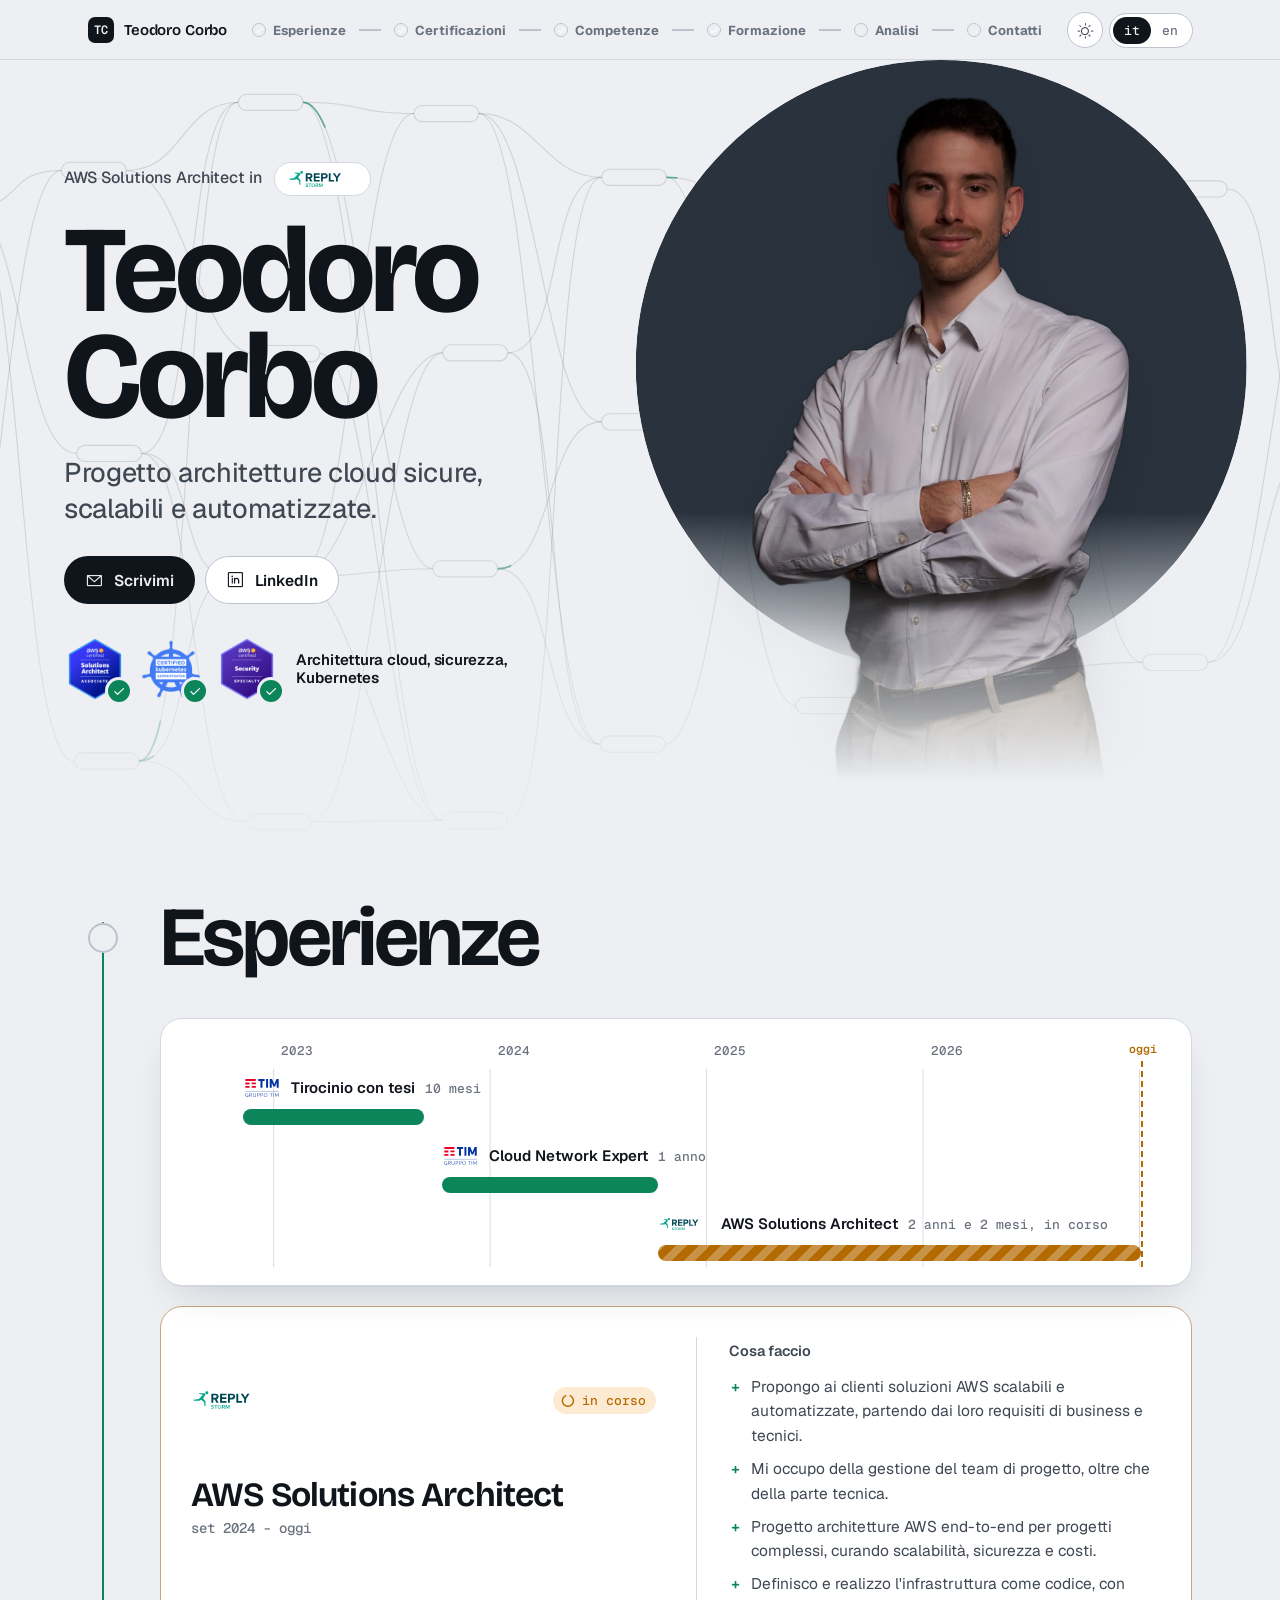
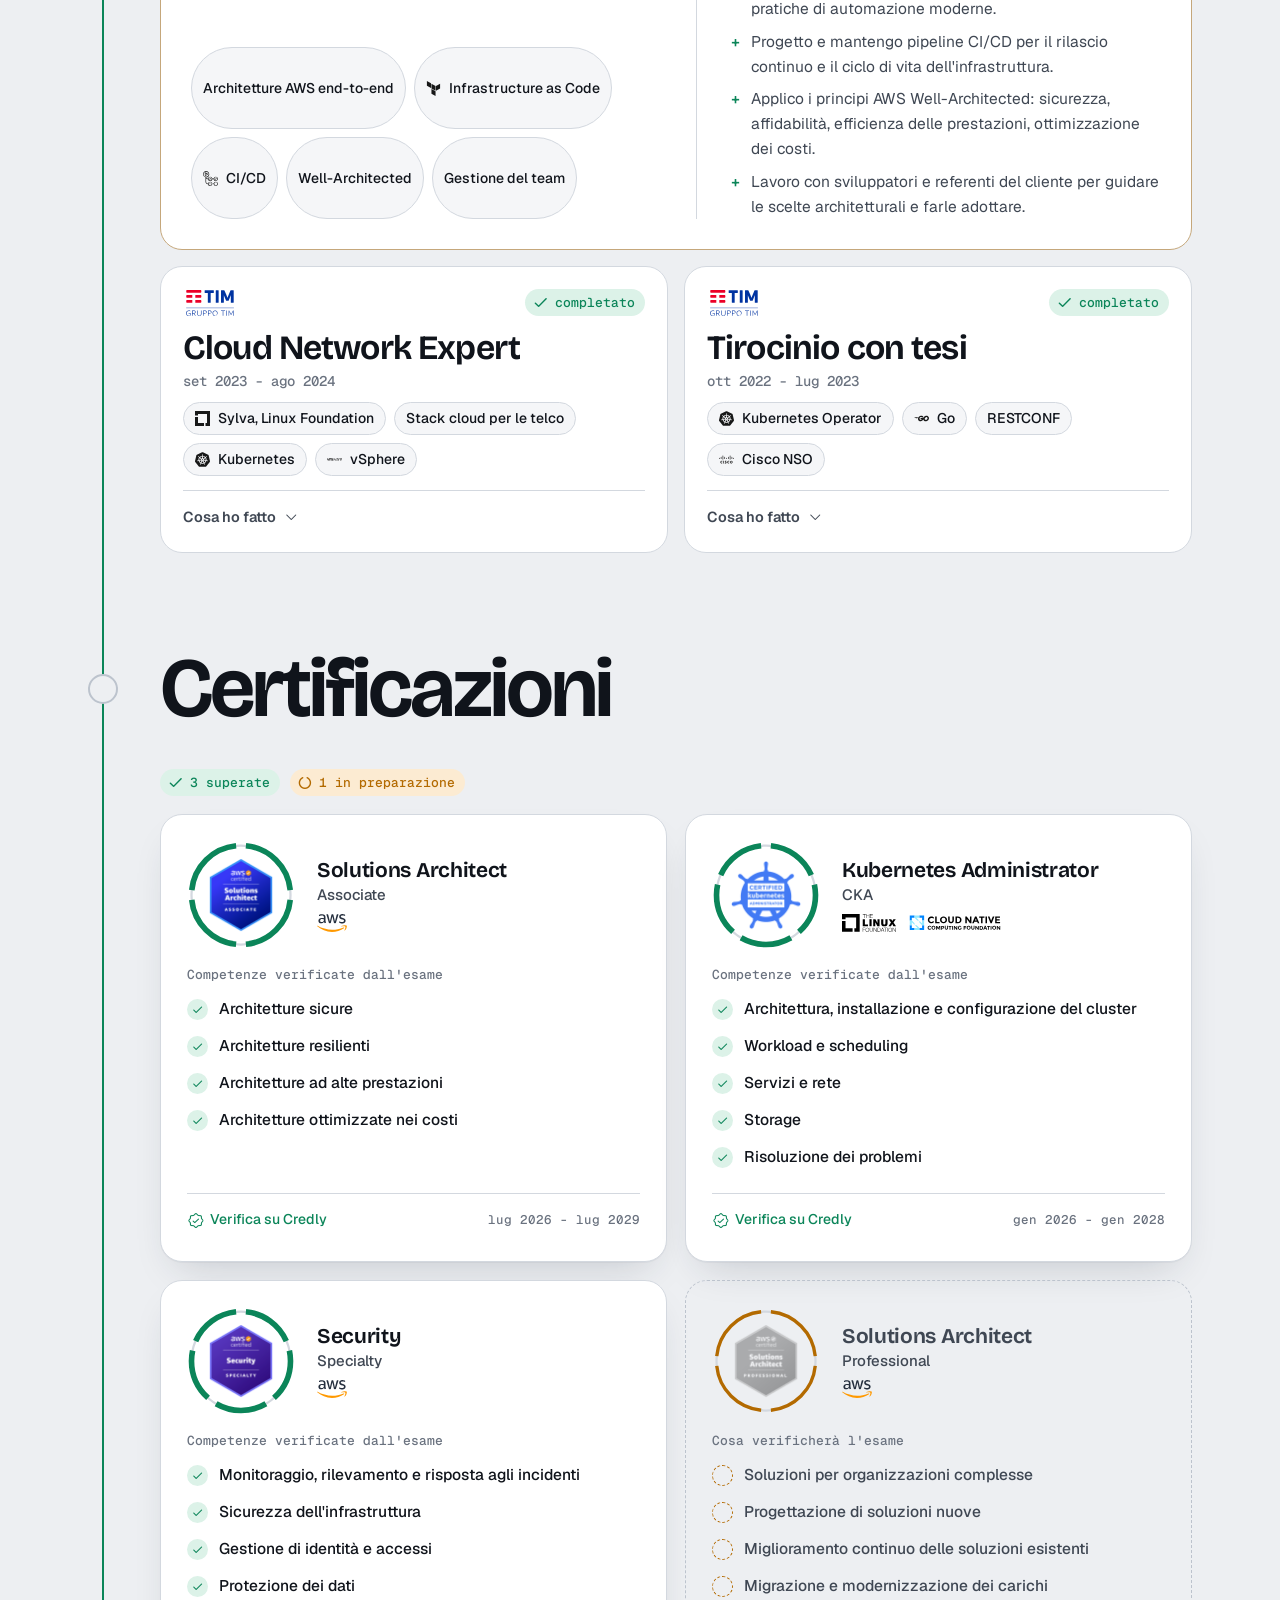
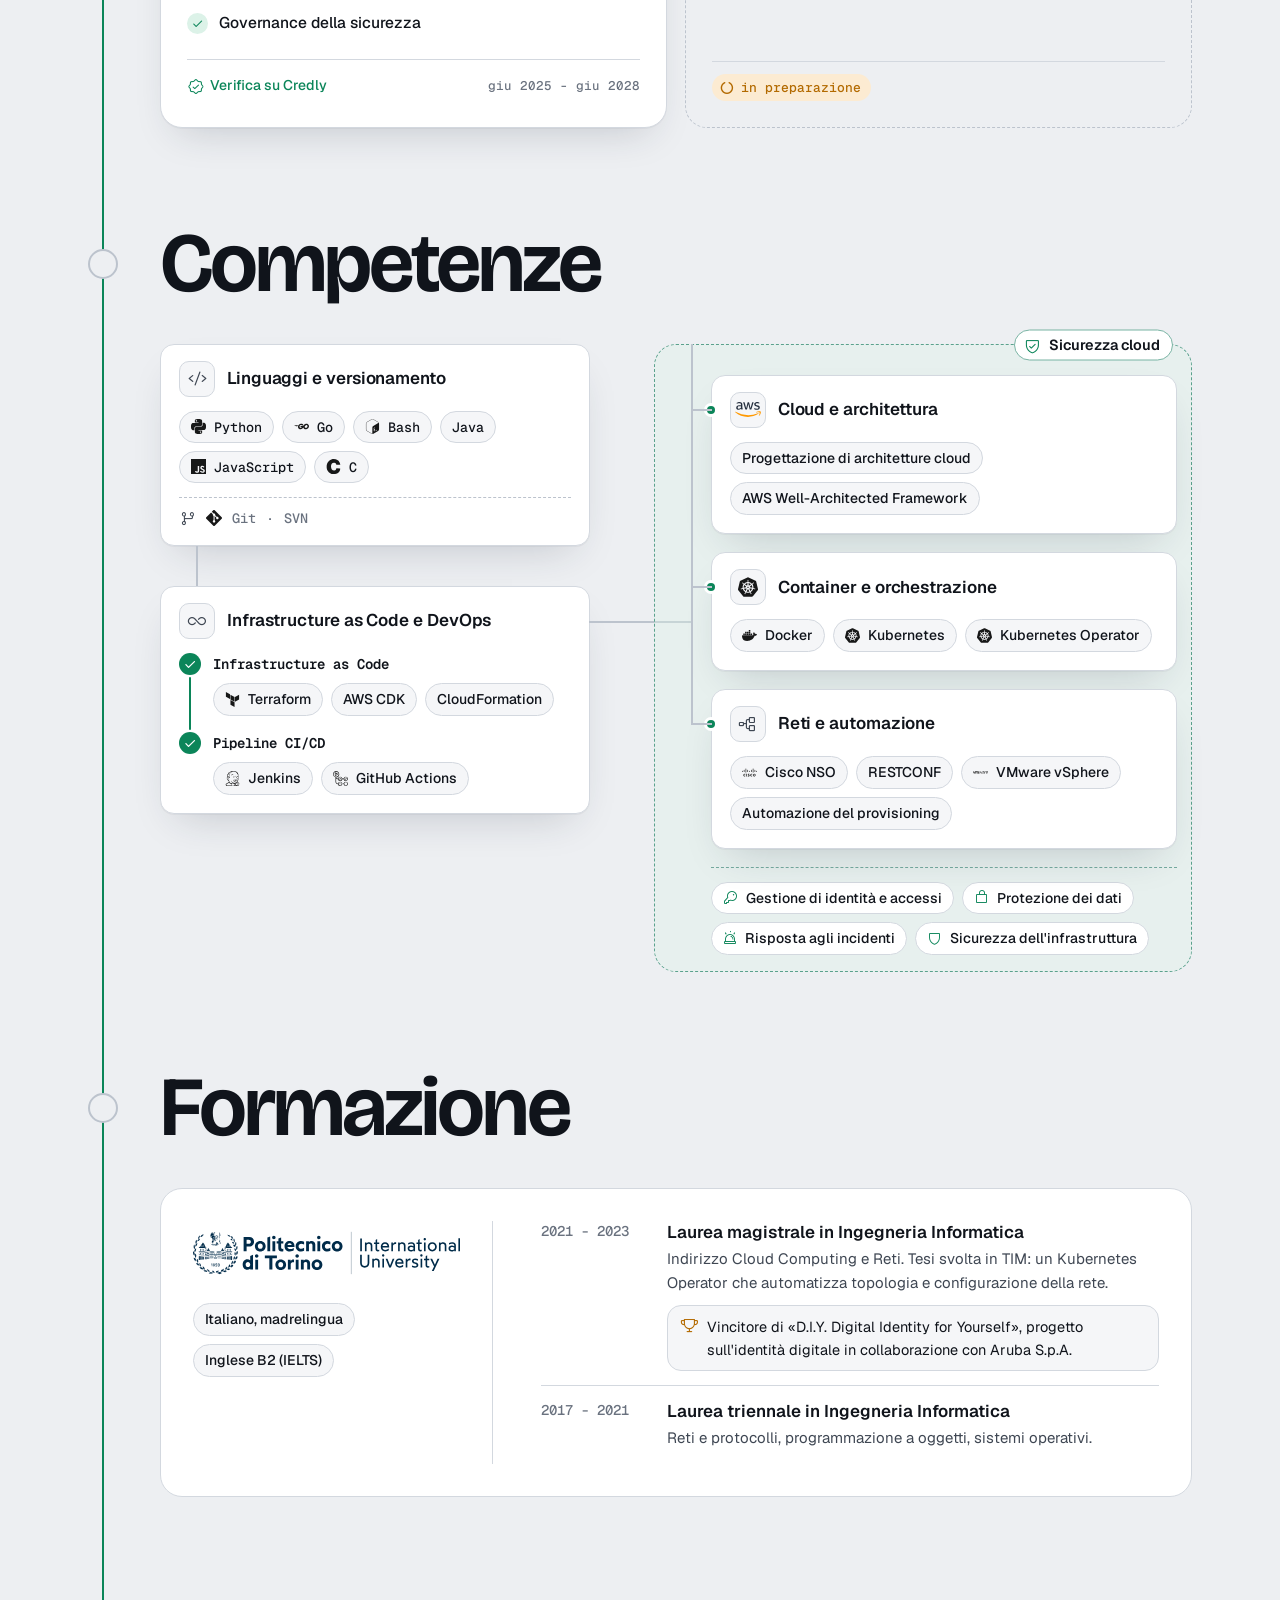
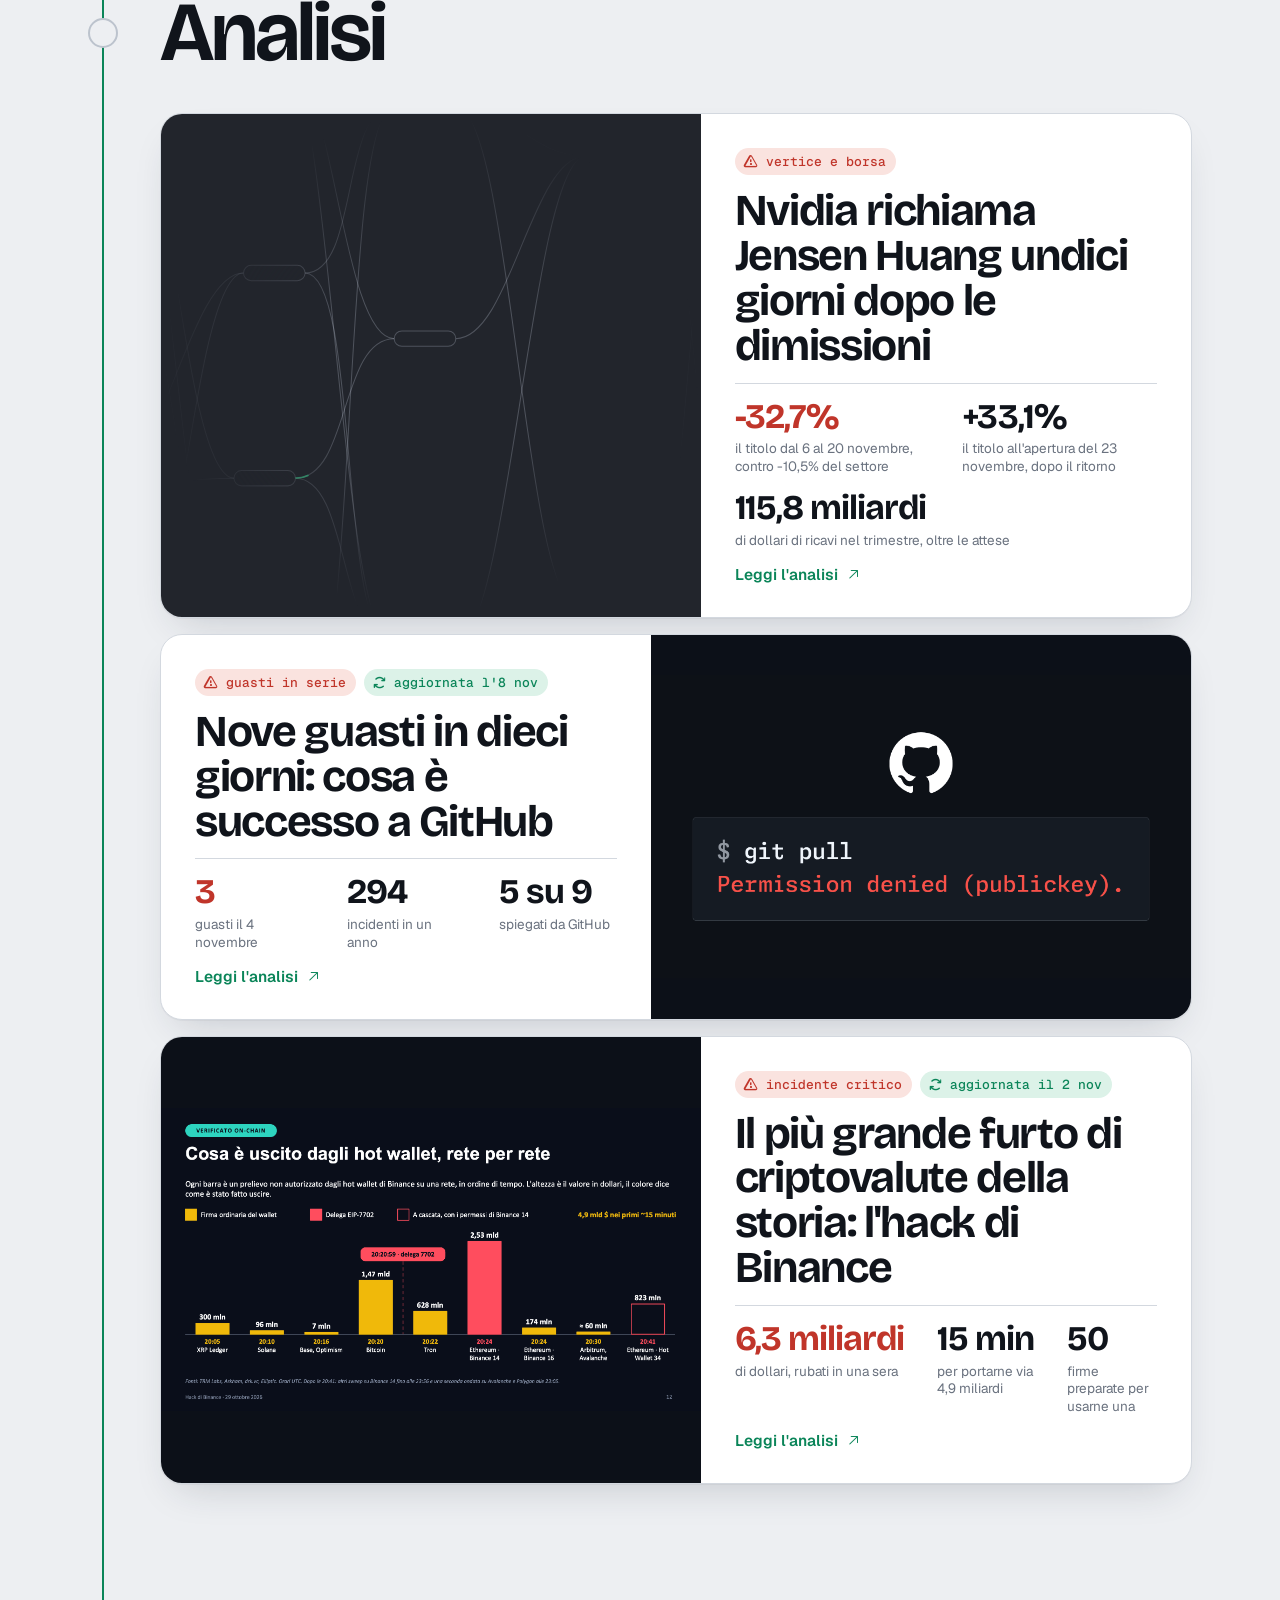
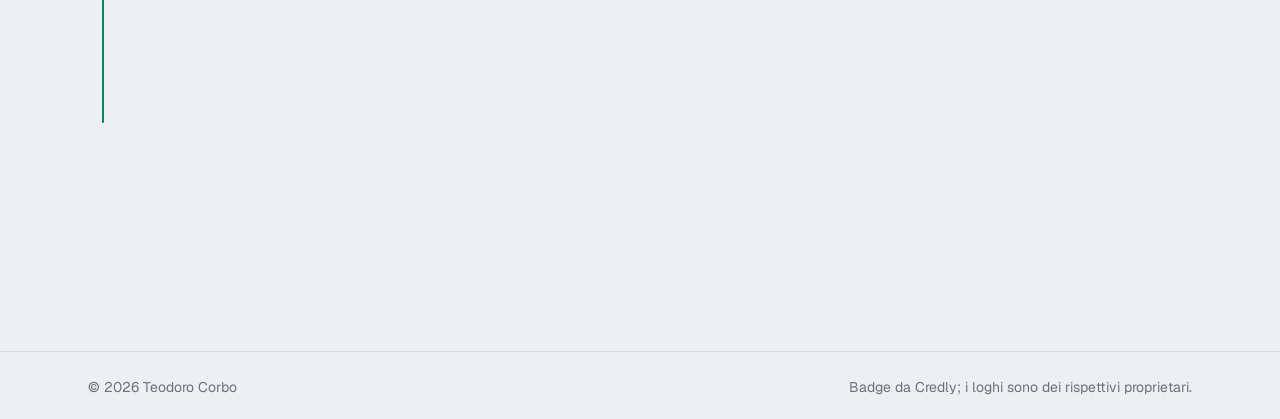
==== commit 57d5a61f: "Sito costruito dal progetto (e44ab1f)" ====
--- a/index.html
+++ b/index.html
@@ -1,4 +1,4 @@
 <!DOCTYPE html><html lang="it"><head><meta charset="utf-8"><meta name="viewport" content="width=device-width, initial-scale=1"><script>
       /* tema prima del primo disegno: scelta salvata, altrimenti il sistema, altrimenti chiaro (design/GUIDA.md) */
       (() => { let t = null; try { t = localStorage.getItem('tema'); } catch (_) {} document.documentElement.dataset.theme = t || (matchMedia('(prefers-color-scheme: dark)').matches ? 'dark' : 'light'); document.documentElement.classList.add('js'); })();
-    </script><title>Teodoro Corbo · AWS Solutions Architect</title><meta name="description" content="Teodoro Corbo, AWS Solutions Architect in Storm Reply. Il mio profilo, il CV e le analisi su sicurezza e tecnologia."><link rel="canonical" href="https://teodoro98.github.io/"><link rel="icon" type="image/svg+xml" href="/favicon.svg"><link rel="stylesheet" href="/icone/icone.css"><link rel="alternate" hreflang="it" href="https://teodoro98.github.io/"><link rel="alternate" hreflang="en" href="https://teodoro98.github.io/en/"><link rel="alternate" hreflang="x-default" href="https://teodoro98.github.io/"><meta property="og:site_name" content="Teodoro Corbo"><meta property="og:type" content="website"><meta property="og:title" content="Teodoro Corbo · AWS Solutions Architect"><meta property="og:description" content="Teodoro Corbo, AWS Solutions Architect in Storm Reply. Il mio profilo, il CV e le analisi su sicurezza e tecnologia."><meta property="og:url" content="https://teodoro98.github.io/"><meta property="og:image" content="https://teodoro98.github.io/og-default.png"><meta property="og:image:width" content="1200"><meta property="og:image:height" content="630"><meta property="og:locale" content="it_IT"><meta property="og:locale:alternate" content="en_GB"><meta name="twitter:card" content="summary_large_image"><meta name="twitter:title" content="Teodoro Corbo · AWS Solutions Architect"><meta name="twitter:description" content="Teodoro Corbo, AWS Solutions Architect in Storm Reply. Il mio profilo, il CV e le analisi su sicurezza e tecnologia."><meta name="twitter:image" content="https://teodoro98.github.io/og-default.png"><script defer src="https://cloud.umami.is/script.js" data-website-id="cc975674-ebe2-4d16-a97f-52bf9abba8f4" data-domains="teodoro98.github.io"></script><link rel="stylesheet" href="/_astro/Base.rfSXfzpf.css"><link rel="stylesheet" href="/_astro/HomePage.Bm70Nzkj.css"></head><body><div class="fondo" aria-hidden="true"><div class="f-grafo"></div></div><a class="skip" href="#main">Vai al contenuto</a><nav class="nav" aria-label="Principale"><div class="wrap"><a class="marchio" href="/"><span class="mk">TC</span><span class="nm">Teodoro Corbo</span></a><ol class="tappe"><li><a href="#esperienze"><span class="st"><i class="ph-bold ph-check"></i></span><b>Esperienze</b></a></li><li><a href="#certificazioni"><span class="st"><i class="ph-bold ph-check"></i></span><b>Certificazioni</b></a></li><li><a href="#competenze"><span class="st"><i class="ph-bold ph-check"></i></span><b>Competenze</b></a></li><li><a href="#formazione"><span class="st"><i class="ph-bold ph-check"></i></span><b>Formazione</b></a></li><li><a href="#analisi"><span class="st"><i class="ph-bold ph-check"></i></span><b>Analisi</b></a></li><li><a href="#contatti"><span class="st"><i class="ph-bold ph-check"></i></span><b>Contatti</b></a></li></ol><div class="tappe-tel" aria-hidden="true"><div class="pp"><i></i><i></i><i></i><i></i><i></i><i></i></div><span data-inizio="inizio" data-fine="tutto superato">inizio</span></div><div class="attrezzi"><button class="tema" type="button" aria-pressed="false" aria-label="Tema scuro"><i class="ph ph-sun"></i><i class="ph ph-moon"></i></button><nav class="lingua" aria-label="Lingua"><a href="/" hreflang="it" aria-current="page">it</a><a href="/en/" hreflang="en" data-umami-event="lingua" data-umami-event-lang="it" data-umami-event-to="en" lang="en" aria-label="English">en</a></nav></div></div></nav><main id="main"><header class="hero"><div class="wrap hero-in"><div class="hero-testo"><p class="ruolo"><span>AWS Solutions Architect in</span><span class="azienda"><img class="sc-c" src="/loghi/storm-reply.svg" alt="Storm Reply"><img class="sc-s" src="/loghi/storm-reply-footer.svg" alt="Storm Reply"></span></p><h1><span class="r1">Teodoro</span><br><span class="r2">Corbo</span></h1><p class="frase">Progetto architetture cloud sicure, scalabili e automatizzate.</p><div class="azioni"><a class="btn primo" href="mailto:teodorocorbo98@gmail.com" data-umami-event="email" data-umami-event-lang="it" data-umami-event-where="hero"><i class="ph ph-envelope-simple"></i><span>Scrivimi</span></a><a class="btn secondo" href="https://www.linkedin.com/in/teodoro-corbo" rel="me noopener" data-umami-event="linkedin" data-umami-event-lang="it" data-umami-event-where="hero"><i class="ph ph-linkedin-logo"></i>LinkedIn</a></div><ul class="badge-hero" aria-label="Certificazioni"><li><a href="https://www.credly.com/badges/a552873f-6e5c-4658-9d5a-782ae7083cc0/public_url" aria-label="AWS Certified Solutions Architect – Associate: verifica su Credly"><img src="/loghi/badge-aws-saa.png" alt="" width="62" height="62"><i class="ph-bold ph-check"></i></a></li><li><a href="https://www.credly.com/badges/55efd7b3-0922-42ea-937e-402697465710/public_url" aria-label="Certified Kubernetes Administrator (CKA): verifica su Credly"><img src="/loghi/badge-cka.png" alt="" width="62" height="62"><i class="ph-bold ph-check"></i></a></li><li><a href="https://www.credly.com/badges/48fe5dd9-8444-46ad-acf0-9d06f2da65fe/public_url" aria-label="AWS Certified Security – Specialty: verifica su Credly"><img src="/loghi/badge-aws-security.png" alt="" width="62" height="62"><i class="ph-bold ph-check"></i></a></li><li class="dicitura"><b>Architettura cloud, sicurezza, Kubernetes</b></li></ul></div><div class="scena"><div class="alone" aria-hidden="true"><i></i></div><div class="sogg"><img src="/c/profilo/foto.webp" alt="Teodoro Corbo" width="1100" height="2051" fetchpriority="high"></div></div></div></header><div class="corso"><div class="tronco" aria-hidden="true"></div><section class="sez" id="esperienze"><div class="wrap"><div class="sez-in"><div class="testa-sez"><h2 data-r><span class="nodo"><i class="ph-bold ph-check"></i></span><span>Esperienze</span></h2></div><div class="gantt" style="--mesi:54;--gen:6" data-r role="img" aria-label="Esperienze nel tempo: Tirocinio con tesi in TIM da ottobre 2022 a luglio 2023; Cloud Network Expert in TIM da settembre 2023 a agosto 2024; AWS Solutions Architect in Storm Reply da settembre 2024, in corso."><div class="asse" aria-hidden="true"><span style="--x:11.11">2023</span><span style="--x:33.33">2024</span><span style="--x:55.56">2025</span><span style="--x:77.78">2026</span></div><div class="righe"><div class="oggi" style="--x:97.72"><b>oggi</b></div><div class="lavoro" style="--l:5.56;--w:18.52;--k:0"><div class="et"><img class="sc-c" src="/loghi/tim-blu.svg" alt="TIM"><img class="sc-s" src="/loghi/tim-logo.svg" alt="TIM"><b>Tirocinio con tesi</b><span class="dur">10 mesi</span></div><div class="traccia"><i class="tratto"></i></div></div><div class="lavoro" style="--l:25.93;--w:22.22;--k:1"><div class="et"><img class="sc-c" src="/loghi/tim-blu.svg" alt="TIM"><img class="sc-s" src="/loghi/tim-logo.svg" alt="TIM"><b>Cloud Network Expert</b><span class="dur">1 anno</span></div><div class="traccia"><i class="tratto"></i></div></div><div class="lavoro run" style="--l:48.15;--w:49.57;--k:2"><div class="et"><img class="sc-c" src="/loghi/storm-reply.svg" alt="Storm Reply"><img class="sc-s" src="/loghi/storm-reply-footer.svg" alt="Storm Reply"><b>AWS Solutions Architect</b><span class="dur">2 anni e 2 mesi, in corso</span></div><div class="traccia"><i class="tratto"></i></div></div></div></div><ol class="rilasci" reversed><li class="rilascio head" data-r><div class="su"><img class="sc-c" src="/loghi/storm-reply.svg" alt="Storm Reply"><img class="sc-s" src="/loghi/storm-reply-footer.svg" alt="Storm Reply"><span class="stato run"><i class="ph-bold ph-circle-notch"></i><span>in corso</span></span></div><div class="titolo"><h3>AWS Solutions Architect</h3><p class="quando">set 2024 - oggi</p></div><ul class="chip"><li>Architetture AWS end-to-end</li><li><img class="si" src="/loghi/si/terraform.svg" alt="">Infrastructure as Code</li><li><img class="si" src="/loghi/si/githubactions.svg" alt="">CI/CD</li><li>Well-Architected</li><li>Gestione del team</li></ul><details class="sempre-aperto"><summary><span>Cosa faccio</span><i class="ph ph-caret-down"></i></summary><ul><li>Propongo ai clienti soluzioni AWS scalabili e automatizzate, partendo dai loro requisiti di business e tecnici.</li><li>Mi occupo della gestione del team di progetto, oltre che della parte tecnica.</li><li>Progetto architetture AWS end-to-end per progetti complessi, curando scalabilità, sicurezza e costi.</li><li>Definisco e realizzo l&#39;infrastruttura come codice, con pratiche di automazione moderne.</li><li>Progetto e mantengo pipeline CI/CD per il rilascio continuo e il ciclo di vita dell&#39;infrastruttura.</li><li>Applico i principi AWS Well-Architected: sicurezza, affidabilità, efficienza delle prestazioni, ottimizzazione dei costi.</li><li>Lavoro con sviluppatori e referenti del cliente per guidare le scelte architetturali e farle adottare.</li></ul></details></li><li class="rilascio" data-r><div class="su"><img class="sc-c" src="/loghi/tim-blu.svg" alt="TIM"><img class="sc-s" src="/loghi/tim-logo.svg" alt="TIM"><span class="stato ok"><i class="ph-bold ph-check"></i><span>completato</span></span></div><div class="titolo"><h3>Cloud Network Expert</h3><p class="quando">set 2023 - ago 2024</p></div><ul class="chip"><li><img class="si" src="/loghi/si/linuxfoundation.svg" alt="">Sylva, Linux Foundation</li><li>Stack cloud per le telco</li><li><img class="si" src="/loghi/si/kubernetes.svg" alt="">Kubernetes</li><li><img class="si" src="/loghi/si/vmware.svg" alt="">vSphere</li></ul><details><summary><span>Cosa ho fatto</span><i class="ph ph-caret-down"></i></summary><ul><li>Ho contribuito all&#39;architettura di uno stack cloud unificato per le telco in Sylva, progetto open source della Linux Foundation.</li><li>Ho progettato e supportato pipeline CI/CD per ambienti cloud on-premise.</li><li>Ho lavorato su piattaforme basate su Kubernetes e su infrastrutture VMware vSphere.</li><li>Ho automatizzato il provisioning dell&#39;infrastruttura e i rilasci.</li></ul></details></li><li class="rilascio" data-r style="--d:1"><div class="su"><img class="sc-c" src="/loghi/tim-blu.svg" alt="TIM"><img class="sc-s" src="/loghi/tim-logo.svg" alt="TIM"><span class="stato ok"><i class="ph-bold ph-check"></i><span>completato</span></span></div><div class="titolo"><h3>Tirocinio con tesi</h3><p class="quando">ott 2022 - lug 2023</p></div><ul class="chip"><li><img class="si" src="/loghi/si/kubernetes.svg" alt="">Kubernetes Operator</li><li><img class="si" src="/loghi/si/go.svg" alt="">Go</li><li>RESTCONF</li><li><img class="si" src="/loghi/si/cisco.svg" alt="">Cisco NSO</li></ul><details><summary><span>Cosa ho fatto</span><i class="ph ph-caret-down"></i></summary><ul><li>Ho progettato e sviluppato un Kubernetes Operator che gestisce in automatico topologia e configurazione di rete.</li><li>Ho costruito automazioni cloud-native in Go con API RESTCONF.</li><li>Ho integrato Cisco NSO per l&#39;orchestrazione della rete.</li><li>Ho applicato i principi DevOps all&#39;automazione di rete e alla gestione dell&#39;infrastruttura.</li></ul></details></li></ol></div></div></section><section class="sez" id="certificazioni"><div class="wrap"><div class="sez-in"><div class="testa-sez"><h2 data-r><span class="nodo"><i class="ph-bold ph-check"></i></span><span>Certificazioni</span></h2></div><div class="prove" data-r><div class="riass"><span class="stato ok"><i class="ph-bold ph-check"></i><span>3 superate</span></span><span class="stato run"><i class="ph-bold ph-circle-notch"></i><span>1 in preparazione</span></span></div><article class="cert" style="--k:0"><a class="anello" href="https://www.credly.com/badges/a552873f-6e5c-4658-9d5a-782ae7083cc0/public_url" aria-label="AWS Certified Solutions Architect – Associate: verifica su Credly"><img src="/loghi/badge-aws-saa.png" alt><svg viewBox="0 0 96 96" aria-hidden="true"><circle class="fondo-a" cx="48" cy="48" r="44"></circle><g class="sg"><circle class="seg" cx="48" cy="48" r="44" pathLength="100" style="--i:0" stroke-dasharray="21.80 78.20" stroke-dashoffset="-1.60"></circle></g><g class="sg"><circle class="seg" cx="48" cy="48" r="44" pathLength="100" style="--i:1" stroke-dasharray="21.80 78.20" stroke-dashoffset="-26.60"></circle></g><g class="sg"><circle class="seg" cx="48" cy="48" r="44" pathLength="100" style="--i:2" stroke-dasharray="21.80 78.20" stroke-dashoffset="-51.60"></circle></g><g class="sg"><circle class="seg" cx="48" cy="48" r="44" pathLength="100" style="--i:3" stroke-dasharray="21.80 78.20" stroke-dashoffset="-76.60"></circle></g></svg></a><div><h3>Solutions Architect<span>Associate</span></h3><div class="ente"><img class="sc-c" src="/loghi/aws-color.svg" alt="Amazon Web Services"><img class="sc-s" src="/loghi/aws-white@2x.png" alt="Amazon Web Services"></div></div><div class="cosa"><p>Competenze verificate dall&#39;esame</p><ul class="comp"><li style="--i:0"><i class="ph-bold ph-check"></i><span>Architetture sicure</span></li><li style="--i:1"><i class="ph-bold ph-check"></i><span>Architetture resilienti</span></li><li style="--i:2"><i class="ph-bold ph-check"></i><span>Architetture ad alte prestazioni</span></li><li style="--i:3"><i class="ph-bold ph-check"></i><span>Architetture ottimizzate nei costi</span></li></ul></div><div class="fine"><a class="verifica" href="https://www.credly.com/badges/a552873f-6e5c-4658-9d5a-782ae7083cc0/public_url"><i class="ph ph-seal-check"></i><span>Verifica su Credly</span></a><small>lug 2026 - lug 2029</small></div></article><article class="cert" style="--k:1"><a class="anello" href="https://www.credly.com/badges/55efd7b3-0922-42ea-937e-402697465710/public_url" aria-label="Certified Kubernetes Administrator (CKA): verifica su Credly"><img src="/loghi/badge-cka.png" alt><svg viewBox="0 0 96 96" aria-hidden="true"><circle class="fondo-a" cx="48" cy="48" r="44"></circle><g class="sg"><circle class="seg" cx="48" cy="48" r="44" pathLength="100" style="--i:0" stroke-dasharray="16.80 83.20" stroke-dashoffset="-1.60"></circle></g><g class="sg"><circle class="seg" cx="48" cy="48" r="44" pathLength="100" style="--i:1" stroke-dasharray="16.80 83.20" stroke-dashoffset="-21.60"></circle></g><g class="sg"><circle class="seg" cx="48" cy="48" r="44" pathLength="100" style="--i:2" stroke-dasharray="16.80 83.20" stroke-dashoffset="-41.60"></circle></g><g class="sg"><circle class="seg" cx="48" cy="48" r="44" pathLength="100" style="--i:3" stroke-dasharray="16.80 83.20" stroke-dashoffset="-61.60"></circle></g><g class="sg"><circle class="seg" cx="48" cy="48" r="44" pathLength="100" style="--i:4" stroke-dasharray="16.80 83.20" stroke-dashoffset="-81.60"></circle></g></svg></a><div><h3>Kubernetes Administrator<span>CKA</span></h3><div class="ente"><img class="sc-c nero" src="/loghi/lf-white.svg" alt="The Linux Foundation"><img class="sc-s" src="/loghi/lf-white.svg" alt="The Linux Foundation"><img class="sc-c" src="/loghi/cncf-color.svg" alt="Cloud Native Computing Foundation"><img class="sc-s" src="/loghi/cncf-white.svg" alt="Cloud Native Computing Foundation"></div></div><div class="cosa"><p>Competenze verificate dall&#39;esame</p><ul class="comp"><li style="--i:0"><i class="ph-bold ph-check"></i><span>Architettura, installazione e configurazione del cluster</span></li><li style="--i:1"><i class="ph-bold ph-check"></i><span>Workload e scheduling</span></li><li style="--i:2"><i class="ph-bold ph-check"></i><span>Servizi e rete</span></li><li style="--i:3"><i class="ph-bold ph-check"></i><span>Storage</span></li><li style="--i:4"><i class="ph-bold ph-check"></i><span>Risoluzione dei problemi</span></li></ul></div><div class="fine"><a class="verifica" href="https://www.credly.com/badges/55efd7b3-0922-42ea-937e-402697465710/public_url"><i class="ph ph-seal-check"></i><span>Verifica su Credly</span></a><small>gen 2026 - gen 2028</small></div></article><article class="cert" style="--k:2"><a class="anello" href="https://www.credly.com/badges/48fe5dd9-8444-46ad-acf0-9d06f2da65fe/public_url" aria-label="AWS Certified Security – Specialty: verifica su Credly"><img src="/loghi/badge-aws-security.png" alt><svg viewBox="0 0 96 96" aria-hidden="true"><circle class="fondo-a" cx="48" cy="48" r="44"></circle><g class="sg"><circle class="seg" cx="48" cy="48" r="44" pathLength="100" style="--i:0" stroke-dasharray="16.80 83.20" stroke-dashoffset="-1.60"></circle></g><g class="sg"><circle class="seg" cx="48" cy="48" r="44" pathLength="100" style="--i:1" stroke-dasharray="16.80 83.20" stroke-dashoffset="-21.60"></circle></g><g class="sg"><circle class="seg" cx="48" cy="48" r="44" pathLength="100" style="--i:2" stroke-dasharray="16.80 83.20" stroke-dashoffset="-41.60"></circle></g><g class="sg"><circle class="seg" cx="48" cy="48" r="44" pathLength="100" style="--i:3" stroke-dasharray="16.80 83.20" stroke-dashoffset="-61.60"></circle></g><g class="sg"><circle class="seg" cx="48" cy="48" r="44" pathLength="100" style="--i:4" stroke-dasharray="16.80 83.20" stroke-dashoffset="-81.60"></circle></g></svg></a><div><h3>Security<span>Specialty</span></h3><div class="ente"><img class="sc-c" src="/loghi/aws-color.svg" alt="Amazon Web Services"><img class="sc-s" src="/loghi/aws-white@2x.png" alt="Amazon Web Services"></div></div><div class="cosa"><p>Competenze verificate dall&#39;esame</p><ul class="comp"><li style="--i:0"><i class="ph-bold ph-check"></i><span>Monitoraggio, rilevamento e risposta agli incidenti</span></li><li style="--i:1"><i class="ph-bold ph-check"></i><span>Sicurezza dell&#39;infrastruttura</span></li><li style="--i:2"><i class="ph-bold ph-check"></i><span>Gestione di identità e accessi</span></li><li style="--i:3"><i class="ph-bold ph-check"></i><span>Protezione dei dati</span></li><li style="--i:4"><i class="ph-bold ph-check"></i><span>Governance della sicurezza</span></li></ul></div><div class="fine"><a class="verifica" href="https://www.credly.com/badges/48fe5dd9-8444-46ad-acf0-9d06f2da65fe/public_url"><i class="ph ph-seal-check"></i><span>Verifica su Credly</span></a><small>giu 2025 - giu 2028</small></div></article><article class="cert attesa" style="--k:3"><div class="anello"><img src="/loghi/badge-aws-sap.png" alt="AWS Certified Solutions Architect – Professional, in preparazione"><svg viewBox="0 0 96 96" aria-hidden="true"><circle class="fondo-a" cx="48" cy="48" r="44"></circle><g class="sg"><circle class="seg" cx="48" cy="48" r="44" pathLength="100" style="--i:0" stroke-dasharray="21.80 78.20" stroke-dashoffset="-1.60"></circle></g><g class="sg"><circle class="seg" cx="48" cy="48" r="44" pathLength="100" style="--i:1" stroke-dasharray="21.80 78.20" stroke-dashoffset="-26.60"></circle></g><g class="sg"><circle class="seg" cx="48" cy="48" r="44" pathLength="100" style="--i:2" stroke-dasharray="21.80 78.20" stroke-dashoffset="-51.60"></circle></g><g class="sg"><circle class="seg" cx="48" cy="48" r="44" pathLength="100" style="--i:3" stroke-dasharray="21.80 78.20" stroke-dashoffset="-76.60"></circle></g></svg></div><div><h3>Solutions Architect<span>Professional</span></h3><div class="ente"><img class="sc-c" src="/loghi/aws-color.svg" alt="Amazon Web Services"><img class="sc-s" src="/loghi/aws-white@2x.png" alt="Amazon Web Services"></div></div><div class="cosa"><p>Cosa verificherà l&#39;esame</p><ul class="comp"><li style="--i:0"><i></i><span>Soluzioni per organizzazioni complesse</span></li><li style="--i:1"><i></i><span>Progettazione di soluzioni nuove</span></li><li style="--i:2"><i></i><span>Miglioramento continuo delle soluzioni esistenti</span></li><li style="--i:3"><i></i><span>Migrazione e modernizzazione dei carichi</span></li></ul></div><div class="fine"><span class="stato run"><i class="ph-bold ph-circle-notch"></i><span>in preparazione</span></span></div></article></div></div></div></section><section class="sez" id="competenze"><div class="wrap"><div class="sez-in"><div class="testa-sez"><h2 data-r><span class="nodo"><i class="ph-bold ph-check"></i></span><span>Competenze</span></h2></div><div class="arch" data-r role="group" aria-label="Competenze disegnate come un'architettura: il codice entra nella pipeline, la pipeline rilascia negli ambienti, la sicurezza è il perimetro intorno a tutti"><div class="arch-sx"><article class="blocco codice" style="--k:0"><header><span class="ic"><i class="ph ph-code"></i></span><h3>Linguaggi e versionamento</h3></header><ul class="chip"><li><img class="si" src="/loghi/si/python.svg" alt="">Python</li><li><img class="si" src="/loghi/si/go.svg" alt="">Go</li><li><img class="si" src="/loghi/si/gnubash.svg" alt="">Bash</li><li>Java</li><li><img class="si" src="/loghi/si/javascript.svg" alt="">JavaScript</li><li><img class="si" src="/loghi/si/c.svg" alt="">C</li></ul><div class="repo"><i class="ph ph-git-branch"></i><img class="si" src="/loghi/si/git.svg" alt="">Git<span aria-hidden="true">·</span>SVN</div></article><div class="filo v" style="--k:1" aria-hidden="true"><i class="pk"></i></div><article class="blocco pipe" style="--k:2"><header><span class="ic"><i class="ph ph-infinity"></i></span><h3>Infrastructure as Code e DevOps</h3></header><ol class="fasi"><li><span class="st"><i class="ph-bold ph-check"></i></span><b>Infrastructure as Code</b><ul class="chip"><li><img class="si" src="/loghi/si/terraform.svg" alt="">Terraform</li><li>AWS CDK</li><li>CloudFormation</li></ul></li><li><span class="st"><i class="ph-bold ph-check"></i></span><b>Pipeline CI/CD</b><ul class="chip"><li><img class="si" src="/loghi/si/jenkins.svg" alt="">Jenkins</li><li><img class="si" src="/loghi/si/githubactions.svg" alt="">GitHub Actions</li></ul></li></ol><div class="filo uscita" style="--k:3" aria-hidden="true"><i class="pk" style="animation-delay:-1.2s"></i></div></article></div><div class="perimetro"><h3 class="nome"><i class="ph ph-shield-check"></i><span>Sicurezza cloud</span></h3><div class="ambienti"><article class="blocco amb" style="--k:4"><header><span class="ic"><img class="aws sc-c" src="/loghi/aws-color.svg" alt="AWS"><img class="aws sc-s" src="/loghi/aws-white@2x.png" alt="AWS"></span><h3>Cloud e architettura</h3></header><ul class="chip"><li>Progettazione di architetture cloud</li><li>AWS Well-Architected Framework</li></ul></article><article class="blocco amb" style="--k:5"><header><span class="ic"><img class="si" src="/loghi/si/kubernetes.svg" alt=""></span><h3>Container e orchestrazione</h3></header><ul class="chip"><li><img class="si" src="/loghi/si/docker.svg" alt="">Docker</li><li><img class="si" src="/loghi/si/kubernetes.svg" alt="">Kubernetes</li><li><img class="si" src="/loghi/si/kubernetes.svg" alt="">Kubernetes Operator</li></ul></article><article class="blocco amb" style="--k:6"><header><span class="ic"><i class="ph ph-tree-structure"></i></span><h3>Reti e automazione</h3></header><ul class="chip"><li><img class="si" src="/loghi/si/cisco.svg" alt="">Cisco NSO</li><li>RESTCONF</li><li><img class="si" src="/loghi/si/vmware.svg" alt="">VMware vSphere</li><li>Automazione del provisioning</li></ul></article></div><div class="controlli" style="--k:7"><ul class="chip"><li><i class="ph ph-key"></i><span>Gestione di identità e accessi</span></li><li><i class="ph ph-lock-simple"></i><span>Protezione dei dati</span></li><li><i class="ph ph-siren"></i><span>Risposta agli incidenti</span></li><li><i class="ph ph-shield"></i><span>Sicurezza dell&#39;infrastruttura</span></li></ul></div></div></div></div></div></section><section class="sez" id="formazione"><div class="wrap"><div class="sez-in"><div class="testa-sez"><h2 data-r><span class="nodo"><i class="ph-bold ph-check"></i></span><span>Formazione</span></h2></div><div class="formazione" data-r><div class="ateneo"><img class="logo-mono" src="/loghi/polito-mobile.svg" alt="Politecnico di Torino"><div class="lingue"><ul class="chip"><li>Italiano, madrelingua</li><li>Inglese B2 (IELTS)</li></ul></div></div><ul class="lauree"><li><span class="anni">2021 - 2023</span><div><b>Laurea magistrale in Ingegneria Informatica</b><p>Indirizzo Cloud Computing e Reti. Tesi svolta in TIM: un Kubernetes Operator che automatizza topologia e configurazione della rete.</p><span class="premio"><i class="ph ph-trophy"></i><span>Vincitore di «D.I.Y. Digital Identity for Yourself», progetto sull&#39;identità digitale in collaborazione con Aruba S.p.A.</span></span></div></li><li><span class="anni">2017 - 2021</span><div><b>Laurea triennale in Ingegneria Informatica</b><p>Reti e protocolli, programmazione a oggetti, sistemi operativi.</p></div></li></ul></div></div></div></section><section class="sez" id="analisi"><div class="wrap"><div class="sez-in"><div class="testa-sez"><h2 data-r><span class="nodo"><i class="ph-bold ph-check"></i></span><span>Analisi</span></h2></div><div class="rapporti"><a class="rapporto" href="/analisi/nvidia-huang-2026-11/" data-r data-umami-event="analisi" data-umami-event-lang="it" data-umami-event-slug="nvidia-huang-2026-11"><div class="vis vuota" aria-hidden="true"><div class="f-grafo"></div></div><div class="corpo"><div class="stati"><span class="stato fail"><i class="ph-bold ph-warning"></i><span>vertice e borsa</span></span></div><h3>Nvidia richiama Jensen Huang undici giorni dopo le dimissioni</h3><div class="cifre"><div><b class="rosso">-32,7%</b><span>il titolo dal 6 al 20 novembre, contro -10,5% del settore</span></div><div><b>+33,1%</b><span>il titolo all&#39;apertura del 23 novembre, dopo il ritorno</span></div><div><b>115,8 miliardi</b><span>di dollari di ricavi nel trimestre, oltre le attese</span></div></div><span class="vai"><span>Leggi l&#39;analisi</span><i class="ph ph-arrow-up-right"></i></span></div></a><a class="rapporto" href="/analisi/github-2026-11/" data-r data-umami-event="analisi" data-umami-event-lang="it" data-umami-event-slug="github-2026-11"><div class="vis"><img src="/c/github-2026-11/cover.png" alt="Il logo di GitHub sopra un terminale: al comando «$ git pull» la risposta è «Permission denied (publickey).»" loading="lazy"></div><div class="corpo"><div class="stati"><span class="stato fail"><i class="ph-bold ph-warning"></i><span>guasti in serie</span></span><span class="stato ok"><i class="ph-bold ph-arrows-clockwise"></i><span>aggiornata l&#39;8 nov</span></span></div><h3>Nove guasti in dieci giorni: cosa è successo a GitHub</h3><div class="cifre"><div><b class="rosso">3</b><span>guasti il 4 novembre</span></div><div><b>294</b><span>incidenti in un anno</span></div><div><b>5 su 9</b><span>spiegati da GitHub</span></div></div><span class="vai"><span>Leggi l&#39;analisi</span><i class="ph ph-arrow-up-right"></i></span></div></a><a class="rapporto" href="/analisi/binance-hack/" data-r data-umami-event="analisi" data-umami-event-lang="it" data-umami-event-slug="binance-hack"><div class="vis"><img src="/c/binance-hack/slide-prelievi-it.png" alt="Cosa è uscito dagli hot wallet di Binance, rete per rete" loading="lazy"></div><div class="corpo"><div class="stati"><span class="stato fail"><i class="ph-bold ph-warning"></i><span>incidente critico</span></span><span class="stato ok"><i class="ph-bold ph-arrows-clockwise"></i><span>aggiornata il 2 nov</span></span></div><h3>Il più grande furto di criptovalute della storia: l&#39;hack di Binance</h3><div class="cifre"><div><b class="rosso">6,3 miliardi</b><span>di dollari, rubati in una sera</span></div><div><b>15 min</b><span>per portarne via 4,9 miliardi</span></div><div><b>50</b><span>firme preparate per usarne una</span></div></div><span class="vai"><span>Leggi l&#39;analisi</span><i class="ph ph-arrow-up-right"></i></span></div></a></div></div></div></section><section class="sez contatti" id="contatti"><div class="wrap"><div class="sez-in"><div class="testa-sez"><h2 data-r><span class="nodo"><i class="ph-bold ph-check"></i></span><span>Parliamo.</span></h2></div><a class="email" href="mailto:teodorocorbo98@gmail.com" data-r data-umami-event="email" data-umami-event-lang="it" data-umami-event-where="contatti">teodorocorbo98@gmail.com</a><div class="azioni" data-r style="--d:1"><a class="btn secondo" href="/cv/teodoro-corbo-cv-it.pdf" target="_blank" rel="noopener" data-umami-event="cv-pdf" data-umami-event-lang="it" data-umami-event-where="contatti"><i class="ph ph-file-pdf"></i>CV</a><a class="btn secondo" href="https://www.linkedin.com/in/teodoro-corbo" rel="me noopener" data-umami-event="linkedin" data-umami-event-lang="it" data-umami-event-where="contatti"><i class="ph ph-linkedin-logo"></i>LinkedIn</a><span class="dove"><i class="ph ph-map-pin"></i><span>Torino</span></span></div></div></div></section></div></main><div class="barra-contatto"><div class="pillola"><a class="btn primo" href="mailto:teodorocorbo98@gmail.com" data-umami-event="email" data-umami-event-lang="it" data-umami-event-where="barra"><i class="ph ph-envelope-simple"></i><span>Scrivimi</span></a><a class="btn secondo" href="/cv/teodoro-corbo-cv-it.pdf" target="_blank" rel="noopener" data-umami-event="cv-pdf" data-umami-event-lang="it" data-umami-event-where="barra"><i class="ph ph-file-pdf"></i><span>CV</span></a><a class="btn secondo" href="https://www.linkedin.com/in/teodoro-corbo" rel="me noopener" data-umami-event="linkedin" data-umami-event-lang="it" data-umami-event-where="barra"><i class="ph ph-linkedin-logo"></i><span>LinkedIn</span></a></div></div><footer class="piede"><div class="wrap"><span>© 2026 Teodoro Corbo</span><span>Badge da Credly; i loghi sono dei rispettivi proprietari.</span></div></footer><script type="module" src="/_astro/Base.astro_astro_type_script_index_0_lang.Cv_SQ6CX.js"></script></body></html>+    </script><title>Teodoro Corbo · AWS Solutions Architect</title><meta name="description" content="Teodoro Corbo, AWS Solutions Architect in Storm Reply. Il mio profilo, il CV e le analisi su sicurezza e tecnologia."><link rel="canonical" href="https://teodoro98.github.io/"><link rel="icon" type="image/svg+xml" href="/favicon.svg"><link rel="stylesheet" href="/icone/icone.css"><link rel="alternate" hreflang="it" href="https://teodoro98.github.io/"><link rel="alternate" hreflang="en" href="https://teodoro98.github.io/en/"><link rel="alternate" hreflang="x-default" href="https://teodoro98.github.io/"><meta property="og:site_name" content="Teodoro Corbo"><meta property="og:type" content="website"><meta property="og:title" content="Teodoro Corbo · AWS Solutions Architect"><meta property="og:description" content="Teodoro Corbo, AWS Solutions Architect in Storm Reply. Il mio profilo, il CV e le analisi su sicurezza e tecnologia."><meta property="og:url" content="https://teodoro98.github.io/"><meta property="og:image" content="https://teodoro98.github.io/og-default.png"><meta property="og:image:width" content="1200"><meta property="og:image:height" content="630"><meta property="og:locale" content="it_IT"><meta property="og:locale:alternate" content="en_GB"><meta name="twitter:card" content="summary_large_image"><meta name="twitter:title" content="Teodoro Corbo · AWS Solutions Architect"><meta name="twitter:description" content="Teodoro Corbo, AWS Solutions Architect in Storm Reply. Il mio profilo, il CV e le analisi su sicurezza e tecnologia."><meta name="twitter:image" content="https://teodoro98.github.io/og-default.png"><script defer src="https://cloud.umami.is/script.js" data-website-id="cc975674-ebe2-4d16-a97f-52bf9abba8f4" data-domains="teodoro98.github.io"></script><link rel="stylesheet" href="/_astro/Base.VQsp0W1O.css"><link rel="stylesheet" href="/_astro/HomePage.Bm70Nzkj.css"></head><body><div class="fondo" aria-hidden="true"><div class="f-grafo"></div></div><a class="skip" href="#main">Vai al contenuto</a><nav class="nav" aria-label="Principale"><div class="wrap"><a class="marchio" href="/"><span class="mk">TC</span><span class="nm">Teodoro Corbo</span></a><ol class="tappe"><li><a href="#esperienze"><span class="st"><i class="ph-bold ph-check"></i></span><b>Esperienze</b></a></li><li><a href="#certificazioni"><span class="st"><i class="ph-bold ph-check"></i></span><b>Certificazioni</b></a></li><li><a href="#competenze"><span class="st"><i class="ph-bold ph-check"></i></span><b>Competenze</b></a></li><li><a href="#formazione"><span class="st"><i class="ph-bold ph-check"></i></span><b>Formazione</b></a></li><li><a href="#analisi"><span class="st"><i class="ph-bold ph-check"></i></span><b>Analisi</b></a></li><li><a href="#contatti"><span class="st"><i class="ph-bold ph-check"></i></span><b>Contatti</b></a></li></ol><div class="tappe-tel" aria-hidden="true"><div class="pp"><i></i><i></i><i></i><i></i><i></i><i></i></div><span data-inizio="inizio" data-fine="tutto superato">inizio</span></div><div class="attrezzi"><button class="tema" type="button" aria-pressed="false" aria-label="Tema scuro"><i class="ph ph-sun"></i><i class="ph ph-moon"></i></button><nav class="lingua" aria-label="Lingua"><a href="/" hreflang="it" aria-current="page">it</a><a href="/en/" hreflang="en" data-umami-event="lingua" data-umami-event-lang="it" data-umami-event-to="en" lang="en" aria-label="English">en</a></nav></div></div></nav><main id="main"><header class="hero"><div class="wrap hero-in"><div class="hero-testo"><p class="ruolo"><span>AWS Solutions Architect in</span><span class="azienda"><img class="sc-c" src="/loghi/storm-reply.svg" alt="Storm Reply"><img class="sc-s" src="/loghi/storm-reply-footer.svg" alt="Storm Reply"></span></p><h1><span class="r1">Teodoro</span><br><span class="r2">Corbo</span></h1><p class="frase">Progetto architetture cloud sicure, scalabili e automatizzate.</p><div class="azioni"><a class="btn primo" href="mailto:teodorocorbo98@gmail.com" data-umami-event="email" data-umami-event-lang="it" data-umami-event-where="hero"><i class="ph ph-envelope-simple"></i><span>Scrivimi</span></a><a class="btn secondo" href="https://www.linkedin.com/in/teodoro-corbo" rel="me noopener" data-umami-event="linkedin" data-umami-event-lang="it" data-umami-event-where="hero"><i class="ph ph-linkedin-logo"></i>LinkedIn</a></div><ul class="badge-hero" aria-label="Certificazioni"><li><a href="https://www.credly.com/badges/a552873f-6e5c-4658-9d5a-782ae7083cc0/public_url" aria-label="AWS Certified Solutions Architect – Associate: verifica su Credly"><img src="/loghi/badge-aws-saa.png" alt="" width="62" height="62"><i class="ph-bold ph-check"></i></a></li><li><a href="https://www.credly.com/badges/55efd7b3-0922-42ea-937e-402697465710/public_url" aria-label="Certified Kubernetes Administrator (CKA): verifica su Credly"><img src="/loghi/badge-cka.png" alt="" width="62" height="62"><i class="ph-bold ph-check"></i></a></li><li><a href="https://www.credly.com/badges/48fe5dd9-8444-46ad-acf0-9d06f2da65fe/public_url" aria-label="AWS Certified Security – Specialty: verifica su Credly"><img src="/loghi/badge-aws-security.png" alt="" width="62" height="62"><i class="ph-bold ph-check"></i></a></li><li class="dicitura"><b>Architettura cloud, sicurezza, Kubernetes</b></li></ul></div><div class="scena"><div class="alone" aria-hidden="true"><i></i></div><div class="sogg"><img src="/c/profilo/foto.webp" alt="Teodoro Corbo" width="1100" height="2051" fetchpriority="high"></div></div></div></header><div class="corso"><div class="tronco" aria-hidden="true"></div><section class="sez" id="esperienze"><div class="wrap"><div class="sez-in"><div class="testa-sez"><h2 data-r><span class="nodo"><i class="ph-bold ph-check"></i></span><span>Esperienze</span></h2></div><div class="gantt" style="--mesi:54;--gen:6" data-r role="img" aria-label="Esperienze nel tempo: Tirocinio con tesi in TIM da ottobre 2022 a luglio 2023; Cloud Network Expert in TIM da settembre 2023 a agosto 2024; AWS Solutions Architect in Storm Reply da settembre 2024, in corso."><div class="asse" aria-hidden="true"><span style="--x:11.11">2023</span><span style="--x:33.33">2024</span><span style="--x:55.56">2025</span><span style="--x:77.78">2026</span></div><div class="righe"><div class="oggi" style="--x:97.72"><b>oggi</b></div><div class="lavoro" style="--l:5.56;--w:18.52;--k:0"><div class="et"><img class="sc-c" src="/loghi/tim-blu.svg" alt="TIM"><img class="sc-s" src="/loghi/tim-logo.svg" alt="TIM"><b>Tirocinio con tesi</b><span class="dur">10 mesi</span></div><div class="traccia"><i class="tratto"></i></div></div><div class="lavoro" style="--l:25.93;--w:22.22;--k:1"><div class="et"><img class="sc-c" src="/loghi/tim-blu.svg" alt="TIM"><img class="sc-s" src="/loghi/tim-logo.svg" alt="TIM"><b>Cloud Network Expert</b><span class="dur">1 anno</span></div><div class="traccia"><i class="tratto"></i></div></div><div class="lavoro run" style="--l:48.15;--w:49.57;--k:2"><div class="et"><img class="sc-c" src="/loghi/storm-reply.svg" alt="Storm Reply"><img class="sc-s" src="/loghi/storm-reply-footer.svg" alt="Storm Reply"><b>AWS Solutions Architect</b><span class="dur">2 anni e 2 mesi, in corso</span></div><div class="traccia"><i class="tratto"></i></div></div></div></div><ol class="rilasci" reversed><li class="rilascio head" data-r><div class="su"><img class="sc-c" src="/loghi/storm-reply.svg" alt="Storm Reply"><img class="sc-s" src="/loghi/storm-reply-footer.svg" alt="Storm Reply"><span class="stato run"><i class="ph-bold ph-circle-notch"></i><span>in corso</span></span></div><div class="titolo"><h3>AWS Solutions Architect</h3><p class="quando">set 2024 - oggi</p></div><ul class="chip"><li>Architetture AWS end-to-end</li><li><img class="si" src="/loghi/si/terraform.svg" alt="">Infrastructure as Code</li><li><img class="si" src="/loghi/si/githubactions.svg" alt="">CI/CD</li><li>Well-Architected</li><li>Gestione del team</li></ul><details class="sempre-aperto"><summary><span>Cosa faccio</span><i class="ph ph-caret-down"></i></summary><ul><li>Propongo ai clienti soluzioni AWS scalabili e automatizzate, partendo dai loro requisiti di business e tecnici.</li><li>Mi occupo della gestione del team di progetto, oltre che della parte tecnica.</li><li>Progetto architetture AWS end-to-end per progetti complessi, curando scalabilità, sicurezza e costi.</li><li>Definisco e realizzo l&#39;infrastruttura come codice, con pratiche di automazione moderne.</li><li>Progetto e mantengo pipeline CI/CD per il rilascio continuo e il ciclo di vita dell&#39;infrastruttura.</li><li>Applico i principi AWS Well-Architected: sicurezza, affidabilità, efficienza delle prestazioni, ottimizzazione dei costi.</li><li>Lavoro con sviluppatori e referenti del cliente per guidare le scelte architetturali e farle adottare.</li></ul></details></li><li class="rilascio" data-r><div class="su"><img class="sc-c" src="/loghi/tim-blu.svg" alt="TIM"><img class="sc-s" src="/loghi/tim-logo.svg" alt="TIM"><span class="stato ok"><i class="ph-bold ph-check"></i><span>completato</span></span></div><div class="titolo"><h3>Cloud Network Expert</h3><p class="quando">set 2023 - ago 2024</p></div><ul class="chip"><li><img class="si" src="/loghi/si/linuxfoundation.svg" alt="">Sylva, Linux Foundation</li><li>Stack cloud per le telco</li><li><img class="si" src="/loghi/si/kubernetes.svg" alt="">Kubernetes</li><li><img class="si" src="/loghi/si/vmware.svg" alt="">vSphere</li></ul><details><summary><span>Cosa ho fatto</span><i class="ph ph-caret-down"></i></summary><ul><li>Ho contribuito all&#39;architettura di uno stack cloud unificato per le telco in Sylva, progetto open source della Linux Foundation.</li><li>Ho progettato e supportato pipeline CI/CD per ambienti cloud on-premise.</li><li>Ho lavorato su piattaforme basate su Kubernetes e su infrastrutture VMware vSphere.</li><li>Ho automatizzato il provisioning dell&#39;infrastruttura e i rilasci.</li></ul></details></li><li class="rilascio" data-r style="--d:1"><div class="su"><img class="sc-c" src="/loghi/tim-blu.svg" alt="TIM"><img class="sc-s" src="/loghi/tim-logo.svg" alt="TIM"><span class="stato ok"><i class="ph-bold ph-check"></i><span>completato</span></span></div><div class="titolo"><h3>Tirocinio con tesi</h3><p class="quando">ott 2022 - lug 2023</p></div><ul class="chip"><li><img class="si" src="/loghi/si/kubernetes.svg" alt="">Kubernetes Operator</li><li><img class="si" src="/loghi/si/go.svg" alt="">Go</li><li>RESTCONF</li><li><img class="si" src="/loghi/si/cisco.svg" alt="">Cisco NSO</li></ul><details><summary><span>Cosa ho fatto</span><i class="ph ph-caret-down"></i></summary><ul><li>Ho progettato e sviluppato un Kubernetes Operator che gestisce in automatico topologia e configurazione di rete.</li><li>Ho costruito automazioni cloud-native in Go con API RESTCONF.</li><li>Ho integrato Cisco NSO per l&#39;orchestrazione della rete.</li><li>Ho applicato i principi DevOps all&#39;automazione di rete e alla gestione dell&#39;infrastruttura.</li></ul></details></li></ol></div></div></section><section class="sez" id="certificazioni"><div class="wrap"><div class="sez-in"><div class="testa-sez"><h2 data-r><span class="nodo"><i class="ph-bold ph-check"></i></span><span>Certificazioni</span></h2></div><div class="prove" data-r><div class="riass"><span class="stato ok"><i class="ph-bold ph-check"></i><span>3 superate</span></span><span class="stato run"><i class="ph-bold ph-circle-notch"></i><span>1 in preparazione</span></span></div><article class="cert" style="--k:0"><a class="anello" href="https://www.credly.com/badges/a552873f-6e5c-4658-9d5a-782ae7083cc0/public_url" aria-label="AWS Certified Solutions Architect – Associate: verifica su Credly"><img src="/loghi/badge-aws-saa.png" alt><svg viewBox="0 0 96 96" aria-hidden="true"><circle class="fondo-a" cx="48" cy="48" r="44"></circle><g class="sg"><circle class="seg" cx="48" cy="48" r="44" pathLength="100" style="--i:0" stroke-dasharray="21.80 78.20" stroke-dashoffset="-1.60"></circle></g><g class="sg"><circle class="seg" cx="48" cy="48" r="44" pathLength="100" style="--i:1" stroke-dasharray="21.80 78.20" stroke-dashoffset="-26.60"></circle></g><g class="sg"><circle class="seg" cx="48" cy="48" r="44" pathLength="100" style="--i:2" stroke-dasharray="21.80 78.20" stroke-dashoffset="-51.60"></circle></g><g class="sg"><circle class="seg" cx="48" cy="48" r="44" pathLength="100" style="--i:3" stroke-dasharray="21.80 78.20" stroke-dashoffset="-76.60"></circle></g></svg></a><div><h3>Solutions Architect<span>Associate</span></h3><div class="ente"><img class="sc-c" src="/loghi/aws-color.svg" alt="Amazon Web Services"><img class="sc-s" src="/loghi/aws-white@2x.png" alt="Amazon Web Services"></div></div><div class="cosa"><p>Competenze verificate dall&#39;esame</p><ul class="comp"><li style="--i:0"><i class="ph-bold ph-check"></i><span>Architetture sicure</span></li><li style="--i:1"><i class="ph-bold ph-check"></i><span>Architetture resilienti</span></li><li style="--i:2"><i class="ph-bold ph-check"></i><span>Architetture ad alte prestazioni</span></li><li style="--i:3"><i class="ph-bold ph-check"></i><span>Architetture ottimizzate nei costi</span></li></ul></div><div class="fine"><a class="verifica" href="https://www.credly.com/badges/a552873f-6e5c-4658-9d5a-782ae7083cc0/public_url"><i class="ph ph-seal-check"></i><span>Verifica su Credly</span></a><small>lug 2026 - lug 2029</small></div></article><article class="cert" style="--k:1"><a class="anello" href="https://www.credly.com/badges/55efd7b3-0922-42ea-937e-402697465710/public_url" aria-label="Certified Kubernetes Administrator (CKA): verifica su Credly"><img src="/loghi/badge-cka.png" alt><svg viewBox="0 0 96 96" aria-hidden="true"><circle class="fondo-a" cx="48" cy="48" r="44"></circle><g class="sg"><circle class="seg" cx="48" cy="48" r="44" pathLength="100" style="--i:0" stroke-dasharray="16.80 83.20" stroke-dashoffset="-1.60"></circle></g><g class="sg"><circle class="seg" cx="48" cy="48" r="44" pathLength="100" style="--i:1" stroke-dasharray="16.80 83.20" stroke-dashoffset="-21.60"></circle></g><g class="sg"><circle class="seg" cx="48" cy="48" r="44" pathLength="100" style="--i:2" stroke-dasharray="16.80 83.20" stroke-dashoffset="-41.60"></circle></g><g class="sg"><circle class="seg" cx="48" cy="48" r="44" pathLength="100" style="--i:3" stroke-dasharray="16.80 83.20" stroke-dashoffset="-61.60"></circle></g><g class="sg"><circle class="seg" cx="48" cy="48" r="44" pathLength="100" style="--i:4" stroke-dasharray="16.80 83.20" stroke-dashoffset="-81.60"></circle></g></svg></a><div><h3>Kubernetes Administrator<span>CKA</span></h3><div class="ente"><img class="sc-c nero" src="/loghi/lf-white.svg" alt="The Linux Foundation"><img class="sc-s" src="/loghi/lf-white.svg" alt="The Linux Foundation"><img class="sc-c" src="/loghi/cncf-color.svg" alt="Cloud Native Computing Foundation"><img class="sc-s" src="/loghi/cncf-white.svg" alt="Cloud Native Computing Foundation"></div></div><div class="cosa"><p>Competenze verificate dall&#39;esame</p><ul class="comp"><li style="--i:0"><i class="ph-bold ph-check"></i><span>Architettura, installazione e configurazione del cluster</span></li><li style="--i:1"><i class="ph-bold ph-check"></i><span>Workload e scheduling</span></li><li style="--i:2"><i class="ph-bold ph-check"></i><span>Servizi e rete</span></li><li style="--i:3"><i class="ph-bold ph-check"></i><span>Storage</span></li><li style="--i:4"><i class="ph-bold ph-check"></i><span>Risoluzione dei problemi</span></li></ul></div><div class="fine"><a class="verifica" href="https://www.credly.com/badges/55efd7b3-0922-42ea-937e-402697465710/public_url"><i class="ph ph-seal-check"></i><span>Verifica su Credly</span></a><small>gen 2026 - gen 2028</small></div></article><article class="cert" style="--k:2"><a class="anello" href="https://www.credly.com/badges/48fe5dd9-8444-46ad-acf0-9d06f2da65fe/public_url" aria-label="AWS Certified Security – Specialty: verifica su Credly"><img src="/loghi/badge-aws-security.png" alt><svg viewBox="0 0 96 96" aria-hidden="true"><circle class="fondo-a" cx="48" cy="48" r="44"></circle><g class="sg"><circle class="seg" cx="48" cy="48" r="44" pathLength="100" style="--i:0" stroke-dasharray="16.80 83.20" stroke-dashoffset="-1.60"></circle></g><g class="sg"><circle class="seg" cx="48" cy="48" r="44" pathLength="100" style="--i:1" stroke-dasharray="16.80 83.20" stroke-dashoffset="-21.60"></circle></g><g class="sg"><circle class="seg" cx="48" cy="48" r="44" pathLength="100" style="--i:2" stroke-dasharray="16.80 83.20" stroke-dashoffset="-41.60"></circle></g><g class="sg"><circle class="seg" cx="48" cy="48" r="44" pathLength="100" style="--i:3" stroke-dasharray="16.80 83.20" stroke-dashoffset="-61.60"></circle></g><g class="sg"><circle class="seg" cx="48" cy="48" r="44" pathLength="100" style="--i:4" stroke-dasharray="16.80 83.20" stroke-dashoffset="-81.60"></circle></g></svg></a><div><h3>Security<span>Specialty</span></h3><div class="ente"><img class="sc-c" src="/loghi/aws-color.svg" alt="Amazon Web Services"><img class="sc-s" src="/loghi/aws-white@2x.png" alt="Amazon Web Services"></div></div><div class="cosa"><p>Competenze verificate dall&#39;esame</p><ul class="comp"><li style="--i:0"><i class="ph-bold ph-check"></i><span>Monitoraggio, rilevamento e risposta agli incidenti</span></li><li style="--i:1"><i class="ph-bold ph-check"></i><span>Sicurezza dell&#39;infrastruttura</span></li><li style="--i:2"><i class="ph-bold ph-check"></i><span>Gestione di identità e accessi</span></li><li style="--i:3"><i class="ph-bold ph-check"></i><span>Protezione dei dati</span></li><li style="--i:4"><i class="ph-bold ph-check"></i><span>Governance della sicurezza</span></li></ul></div><div class="fine"><a class="verifica" href="https://www.credly.com/badges/48fe5dd9-8444-46ad-acf0-9d06f2da65fe/public_url"><i class="ph ph-seal-check"></i><span>Verifica su Credly</span></a><small>giu 2025 - giu 2028</small></div></article><article class="cert attesa" style="--k:3"><div class="anello"><img src="/loghi/badge-aws-sap.png" alt="AWS Certified Solutions Architect – Professional, in preparazione"><svg viewBox="0 0 96 96" aria-hidden="true"><circle class="fondo-a" cx="48" cy="48" r="44"></circle><g class="sg"><circle class="seg" cx="48" cy="48" r="44" pathLength="100" style="--i:0" stroke-dasharray="21.80 78.20" stroke-dashoffset="-1.60"></circle></g><g class="sg"><circle class="seg" cx="48" cy="48" r="44" pathLength="100" style="--i:1" stroke-dasharray="21.80 78.20" stroke-dashoffset="-26.60"></circle></g><g class="sg"><circle class="seg" cx="48" cy="48" r="44" pathLength="100" style="--i:2" stroke-dasharray="21.80 78.20" stroke-dashoffset="-51.60"></circle></g><g class="sg"><circle class="seg" cx="48" cy="48" r="44" pathLength="100" style="--i:3" stroke-dasharray="21.80 78.20" stroke-dashoffset="-76.60"></circle></g></svg></div><div><h3>Solutions Architect<span>Professional</span></h3><div class="ente"><img class="sc-c" src="/loghi/aws-color.svg" alt="Amazon Web Services"><img class="sc-s" src="/loghi/aws-white@2x.png" alt="Amazon Web Services"></div></div><div class="cosa"><p>Cosa verificherà l&#39;esame</p><ul class="comp"><li style="--i:0"><i></i><span>Soluzioni per organizzazioni complesse</span></li><li style="--i:1"><i></i><span>Progettazione di soluzioni nuove</span></li><li style="--i:2"><i></i><span>Miglioramento continuo delle soluzioni esistenti</span></li><li style="--i:3"><i></i><span>Migrazione e modernizzazione dei carichi</span></li></ul></div><div class="fine"><span class="stato run"><i class="ph-bold ph-circle-notch"></i><span>in preparazione</span></span></div></article></div></div></div></section><section class="sez" id="competenze"><div class="wrap"><div class="sez-in"><div class="testa-sez"><h2 data-r><span class="nodo"><i class="ph-bold ph-check"></i></span><span>Competenze</span></h2></div><div class="arch" data-r role="group" aria-label="Competenze disegnate come un'architettura: il codice entra nella pipeline, la pipeline rilascia negli ambienti, la sicurezza è il perimetro intorno a tutti"><div class="arch-sx"><article class="blocco codice" style="--k:0"><header><span class="ic"><i class="ph ph-code"></i></span><h3>Linguaggi e versionamento</h3></header><ul class="chip"><li><img class="si" src="/loghi/si/python.svg" alt="">Python</li><li><img class="si" src="/loghi/si/go.svg" alt="">Go</li><li><img class="si" src="/loghi/si/gnubash.svg" alt="">Bash</li><li>Java</li><li><img class="si" src="/loghi/si/javascript.svg" alt="">JavaScript</li><li><img class="si" src="/loghi/si/c.svg" alt="">C</li></ul><div class="repo"><i class="ph ph-git-branch"></i><img class="si" src="/loghi/si/git.svg" alt="">Git<span aria-hidden="true">·</span>SVN</div></article><div class="filo v" style="--k:1" aria-hidden="true"><i class="pk"></i></div><article class="blocco pipe" style="--k:2"><header><span class="ic"><i class="ph ph-infinity"></i></span><h3>Infrastructure as Code e DevOps</h3></header><ol class="fasi"><li><span class="st"><i class="ph-bold ph-check"></i></span><b>Infrastructure as Code</b><ul class="chip"><li><img class="si" src="/loghi/si/terraform.svg" alt="">Terraform</li><li>AWS CDK</li><li>CloudFormation</li></ul></li><li><span class="st"><i class="ph-bold ph-check"></i></span><b>Pipeline CI/CD</b><ul class="chip"><li><img class="si" src="/loghi/si/jenkins.svg" alt="">Jenkins</li><li><img class="si" src="/loghi/si/githubactions.svg" alt="">GitHub Actions</li></ul></li></ol><div class="filo uscita" style="--k:3" aria-hidden="true"><i class="pk" style="animation-delay:-1.2s"></i></div></article></div><div class="perimetro"><h3 class="nome"><i class="ph ph-shield-check"></i><span>Sicurezza cloud</span></h3><div class="ambienti"><article class="blocco amb" style="--k:4"><header><span class="ic"><img class="aws sc-c" src="/loghi/aws-color.svg" alt="AWS"><img class="aws sc-s" src="/loghi/aws-white@2x.png" alt="AWS"></span><h3>Cloud e architettura</h3></header><ul class="chip"><li>Progettazione di architetture cloud</li><li>AWS Well-Architected Framework</li></ul></article><article class="blocco amb" style="--k:5"><header><span class="ic"><img class="si" src="/loghi/si/kubernetes.svg" alt=""></span><h3>Container e orchestrazione</h3></header><ul class="chip"><li><img class="si" src="/loghi/si/docker.svg" alt="">Docker</li><li><img class="si" src="/loghi/si/kubernetes.svg" alt="">Kubernetes</li><li><img class="si" src="/loghi/si/kubernetes.svg" alt="">Kubernetes Operator</li></ul></article><article class="blocco amb" style="--k:6"><header><span class="ic"><i class="ph ph-tree-structure"></i></span><h3>Reti e automazione</h3></header><ul class="chip"><li><img class="si" src="/loghi/si/cisco.svg" alt="">Cisco NSO</li><li>RESTCONF</li><li><img class="si" src="/loghi/si/vmware.svg" alt="">VMware vSphere</li><li>Automazione del provisioning</li></ul></article></div><div class="controlli" style="--k:7"><ul class="chip"><li><i class="ph ph-key"></i><span>Gestione di identità e accessi</span></li><li><i class="ph ph-lock-simple"></i><span>Protezione dei dati</span></li><li><i class="ph ph-siren"></i><span>Risposta agli incidenti</span></li><li><i class="ph ph-shield"></i><span>Sicurezza dell&#39;infrastruttura</span></li></ul></div></div></div></div></div></section><section class="sez" id="formazione"><div class="wrap"><div class="sez-in"><div class="testa-sez"><h2 data-r><span class="nodo"><i class="ph-bold ph-check"></i></span><span>Formazione</span></h2></div><div class="formazione" data-r><div class="ateneo"><img class="logo-mono" src="/loghi/polito-mobile.svg" alt="Politecnico di Torino"><div class="lingue"><ul class="chip"><li>Italiano, madrelingua</li><li>Inglese B2 (IELTS)</li></ul></div></div><ul class="lauree"><li><span class="anni">2021 - 2023</span><div><b>Laurea magistrale in Ingegneria Informatica</b><p>Indirizzo Cloud Computing e Reti. Tesi svolta in TIM: un Kubernetes Operator che automatizza topologia e configurazione della rete.</p><span class="premio"><i class="ph ph-trophy"></i><span>Vincitore di «D.I.Y. Digital Identity for Yourself», progetto sull&#39;identità digitale in collaborazione con Aruba S.p.A.</span></span></div></li><li><span class="anni">2017 - 2021</span><div><b>Laurea triennale in Ingegneria Informatica</b><p>Reti e protocolli, programmazione a oggetti, sistemi operativi.</p></div></li></ul></div></div></div></section><section class="sez" id="analisi"><div class="wrap"><div class="sez-in"><div class="testa-sez"><h2 data-r><span class="nodo"><i class="ph-bold ph-check"></i></span><span>Analisi</span></h2></div><div class="rapporti"><a class="rapporto" href="/analisi/nvidia-huang-2026-11/" data-r data-umami-event="analisi" data-umami-event-lang="it" data-umami-event-slug="nvidia-huang-2026-11"><div class="vis vuota" aria-hidden="true"><div class="f-grafo"></div></div><div class="corpo"><div class="stati"><span class="stato fail"><i class="ph-bold ph-warning"></i><span>vertice e borsa</span></span></div><h3>Nvidia richiama Jensen Huang undici giorni dopo le dimissioni</h3><div class="cifre"><div><b class="rosso">-32,7%</b><span>il titolo dal 6 al 20 novembre, contro -10,5% del settore</span></div><div><b>+33,1%</b><span>il titolo all&#39;apertura del 23 novembre, dopo il ritorno</span></div><div><b>115,8 miliardi</b><span>di dollari di ricavi nel trimestre, oltre le attese</span></div></div><span class="vai"><span>Leggi l&#39;analisi</span><i class="ph ph-arrow-up-right"></i></span></div></a><a class="rapporto" href="/analisi/github-2026-11/" data-r data-umami-event="analisi" data-umami-event-lang="it" data-umami-event-slug="github-2026-11"><div class="vis"><img src="/c/github-2026-11/cover.png" alt="Il logo di GitHub sopra un terminale: al comando «$ git pull» la risposta è «Permission denied (publickey).»" loading="lazy"></div><div class="corpo"><div class="stati"><span class="stato fail"><i class="ph-bold ph-warning"></i><span>guasti in serie</span></span><span class="stato ok"><i class="ph-bold ph-arrows-clockwise"></i><span>aggiornata l&#39;8 nov</span></span></div><h3>Nove guasti in dieci giorni: cosa è successo a GitHub</h3><div class="cifre"><div><b class="rosso">3</b><span>guasti il 4 novembre</span></div><div><b>294</b><span>incidenti in un anno</span></div><div><b>5 su 9</b><span>spiegati da GitHub</span></div></div><span class="vai"><span>Leggi l&#39;analisi</span><i class="ph ph-arrow-up-right"></i></span></div></a><a class="rapporto" href="/analisi/binance-hack/" data-r data-umami-event="analisi" data-umami-event-lang="it" data-umami-event-slug="binance-hack"><div class="vis"><img src="/c/binance-hack/slide-prelievi-it.png" alt="Cosa è uscito dagli hot wallet di Binance, rete per rete" loading="lazy"></div><div class="corpo"><div class="stati"><span class="stato fail"><i class="ph-bold ph-warning"></i><span>incidente critico</span></span><span class="stato ok"><i class="ph-bold ph-arrows-clockwise"></i><span>aggiornata il 2 nov</span></span></div><h3>Il più grande furto di criptovalute della storia: l&#39;hack di Binance</h3><div class="cifre"><div><b class="rosso">6,3 miliardi</b><span>di dollari, rubati in una sera</span></div><div><b>15 min</b><span>per portarne via 4,9 miliardi</span></div><div><b>50</b><span>firme preparate per usarne una</span></div></div><span class="vai"><span>Leggi l&#39;analisi</span><i class="ph ph-arrow-up-right"></i></span></div></a></div></div></div></section><section class="sez contatti" id="contatti"><div class="wrap"><div class="sez-in"><div class="testa-sez"><h2 data-r><span class="nodo"><i class="ph-bold ph-check"></i></span><span>Parliamo.</span></h2></div><a class="email" href="mailto:teodorocorbo98@gmail.com" data-r data-umami-event="email" data-umami-event-lang="it" data-umami-event-where="contatti">teodorocorbo98@gmail.com</a><div class="azioni" data-r style="--d:1"><a class="btn secondo" href="/cv/teodoro-corbo-cv-it.pdf" target="_blank" rel="noopener" data-umami-event="cv-pdf" data-umami-event-lang="it" data-umami-event-where="contatti"><i class="ph ph-file-pdf"></i>CV</a><a class="btn secondo" href="https://www.linkedin.com/in/teodoro-corbo" rel="me noopener" data-umami-event="linkedin" data-umami-event-lang="it" data-umami-event-where="contatti"><i class="ph ph-linkedin-logo"></i>LinkedIn</a><span class="dove"><i class="ph ph-map-pin"></i><span>Torino</span></span></div></div></div></section></div></main><div class="barra-contatto"><div class="pillola"><a class="btn primo" href="mailto:teodorocorbo98@gmail.com" data-umami-event="email" data-umami-event-lang="it" data-umami-event-where="barra"><i class="ph ph-envelope-simple"></i><span>Scrivimi</span></a><a class="btn secondo" href="/cv/teodoro-corbo-cv-it.pdf" target="_blank" rel="noopener" data-umami-event="cv-pdf" data-umami-event-lang="it" data-umami-event-where="barra"><i class="ph ph-file-pdf"></i><span>CV</span></a><a class="btn secondo" href="https://www.linkedin.com/in/teodoro-corbo" rel="me noopener" data-umami-event="linkedin" data-umami-event-lang="it" data-umami-event-where="barra"><i class="ph ph-linkedin-logo"></i><span>LinkedIn</span></a></div></div><footer class="piede"><div class="wrap"><span>© 2026 Teodoro Corbo</span><span>Badge da Credly; i loghi sono dei rispettivi proprietari.</span></div></footer><script type="module" src="/_astro/Base.astro_astro_type_script_index_0_lang.Cv_SQ6CX.js"></script></body></html>
--- a/_astro/Base.VQsp0W1O.css
+++ b/_astro/Base.VQsp0W1O.css
@@ -0,0 +1 @@
+@font-face{font-family:Bricolage Grotesque Variable;font-style:normal;font-display:swap;font-weight:200 800;src:url(/_astro/bricolage-grotesque-vietnamese-opsz-normal.D9N6E8K1.woff2)format("woff2-variations");unicode-range:U+102-103,U+110-111,U+128-129,U+168-169,U+1A0-1A1,U+1AF-1B0,U+300-301,U+303-304,U+308-309,U+323,U+329,U+1EA0-1EF9,U+20AB}@font-face{font-family:Bricolage Grotesque Variable;font-style:normal;font-display:swap;font-weight:200 800;src:url(/_astro/bricolage-grotesque-latin-ext-opsz-normal.IcJDqblK.woff2)format("woff2-variations");unicode-range:U+100-2BA,U+2BD-2C5,U+2C7-2CC,U+2CE-2D7,U+2DD-2FF,U+304,U+308,U+329,U+1D00-1DBF,U+1E00-1E9F,U+1EF2-1EFF,U+2020,U+20A0-20AB,U+20AD-20C0,U+2113,U+2C60-2C7F,U+A720-A7FF}@font-face{font-family:Bricolage Grotesque Variable;font-style:normal;font-display:swap;font-weight:200 800;src:url(/_astro/bricolage-grotesque-latin-opsz-normal.Cre6nC2_.woff2)format("woff2-variations");unicode-range:U+??,U+131,U+152-153,U+2BB-2BC,U+2C6,U+2DA,U+2DC,U+304,U+308,U+329,U+2000-206F,U+20AC,U+2122,U+2191,U+2193,U+2212,U+2215,U+FEFF,U+FFFD}@font-face{font-family:Geist Variable;font-style:normal;font-display:swap;font-weight:100 900;src:url(/_astro/geist-cyrillic-ext-wght-normal.DjL33-gN.woff2)format("woff2-variations");unicode-range:U+460-52F,U+1C80-1C8A,U+20B4,U+2DE0-2DFF,U+A640-A69F,U+FE2E-FE2F}@font-face{font-family:Geist Variable;font-style:normal;font-display:swap;font-weight:100 900;src:url(/_astro/geist-cyrillic-wght-normal.BEAKL7Jp.woff2)format("woff2-variations");unicode-range:U+301,U+400-45F,U+490-491,U+4B0-4B1,U+2116}@font-face{font-family:Geist Variable;font-style:normal;font-display:swap;font-weight:100 900;src:url(/_astro/geist-vietnamese-wght-normal.6IgcOCM7.woff2)format("woff2-variations");unicode-range:U+102-103,U+110-111,U+128-129,U+168-169,U+1A0-1A1,U+1AF-1B0,U+300-301,U+303-304,U+308-309,U+323,U+329,U+1EA0-1EF9,U+20AB}@font-face{font-family:Geist Variable;font-style:normal;font-display:swap;font-weight:100 900;src:url(/_astro/geist-latin-ext-wght-normal.DC-KSUi6.woff2)format("woff2-variations");unicode-range:U+100-2BA,U+2BD-2C5,U+2C7-2CC,U+2CE-2D7,U+2DD-2FF,U+304,U+308,U+329,U+1D00-1DBF,U+1E00-1E9F,U+1EF2-1EFF,U+2020,U+20A0-20AB,U+20AD-20C0,U+2113,U+2C60-2C7F,U+A720-A7FF}@font-face{font-family:Geist Variable;font-style:normal;font-display:swap;font-weight:100 900;src:url(/_astro/geist-latin-wght-normal.BgDaEnEv.woff2)format("woff2-variations");unicode-range:U+??,U+131,U+152-153,U+2BB-2BC,U+2C6,U+2DA,U+2DC,U+304,U+308,U+329,U+2000-206F,U+20AC,U+2122,U+2191,U+2193,U+2212,U+2215,U+FEFF,U+FFFD}@font-face{font-family:Geist Mono Variable;font-style:normal;font-display:swap;font-weight:100 900;src:url(/_astro/geist-mono-cyrillic-ext-wght-normal.X_5orZeX.woff2)format("woff2-variations");unicode-range:U+460-52F,U+1C80-1C8A,U+20B4,U+2DE0-2DFF,U+A640-A69F,U+FE2E-FE2F}@font-face{font-family:Geist Mono Variable;font-style:normal;font-display:swap;font-weight:100 900;src:url(/_astro/geist-mono-cyrillic-wght-normal.DiZS0aHC.woff2)format("woff2-variations");unicode-range:U+301,U+400-45F,U+490-491,U+4B0-4B1,U+2116}@font-face{font-family:Geist Mono Variable;font-style:normal;font-display:swap;font-weight:100 900;src:url(/_astro/geist-mono-symbols2-wght-normal.CO5SzqOn.woff2)format("woff2-variations");unicode-range:U+2000-2001,U+2004-2008,U+200A,U+23B8-23BD,U+2500-259F}@font-face{font-family:Geist Mono Variable;font-style:normal;font-display:swap;font-weight:100 900;src:url(/_astro/geist-mono-vietnamese-wght-normal.DadHysG0.woff2)format("woff2-variations");unicode-range:U+102-103,U+110-111,U+128-129,U+168-169,U+1A0-1A1,U+1AF-1B0,U+300-301,U+303-304,U+308-309,U+323,U+329,U+1EA0-1EF9,U+20AB}@font-face{font-family:Geist Mono Variable;font-style:normal;font-display:swap;font-weight:100 900;src:url(/_astro/geist-mono-latin-ext-wght-normal.Bwz-egvJ.woff2)format("woff2-variations");unicode-range:U+100-2BA,U+2BD-2C5,U+2C7-2CC,U+2CE-2D7,U+2DD-2FF,U+304,U+308,U+329,U+1D00-1DBF,U+1E00-1E9F,U+1EF2-1EFF,U+2020,U+20A0-20AB,U+20AD-20C0,U+2113,U+2C60-2C7F,U+A720-A7FF}@font-face{font-family:Geist Mono Variable;font-style:normal;font-display:swap;font-weight:100 900;src:url(/_astro/geist-mono-latin-wght-normal.XN7g48iV.woff2)format("woff2-variations");unicode-range:U+??,U+131,U+152-153,U+2BB-2BC,U+2C6,U+2DA,U+2DC,U+304,U+308,U+329,U+2000-206F,U+20AC,U+2122,U+2191,U+2193,U+2212,U+2215,U+FEFF,U+FFFD}:root{--bg:#edeff2;--bg2:#e3e6eb;--surface:#fff;--surface2:#f5f6f8;--sunk:#e7eaee;--ink:#10141b;--ink2:#3f4753;--mute:#6a727f;--rule:#d3d8df;--rule2:#bcc3cd;--ok:#0b8559;--ok-ink:#fff;--ok-soft:#dcf2e8;--run:#b36a00;--run-soft:#fcebd2;--fail:#c0352a;--fail-soft:#fae3df;--grid:#10141b0e;--grid2:#10141b21;--packet:#0b85598c;--glow-a:#0b855929;--glow-b:#5c649633;--grain:.05;--shadow:0 1px 0 #10141b0a, 0 18px 40px -18px #1e283c38;--logo-mono:none;--photo-frame:#22252c;--slide-fondo:#0c1018;--display:"Bricolage Grotesque", "Bricolage Grotesque Variable", "Geist", "Geist Variable", system-ui, sans-serif;--sans:"Geist", "Geist Variable", system-ui, -apple-system, "Segoe UI", sans-serif;--mono:"Geist Mono", "Geist Mono Variable", ui-monospace, "SF Mono", Consolas, monospace;--max:1200px;--gut:16px;--gap:24px;--r1:8px;--r2:14px;--r3:22px;--ease:cubic-bezier(.2, .7, .1, 1);--nav-h:60px;color-scheme:light}@media (prefers-color-scheme:dark){:root:not([data-theme=light]){--bg:#0a0d12;--bg2:#0f131a;--surface:#121821;--surface2:#18202b;--sunk:#0d1118;--ink:#edf0f4;--ink2:#a7afbb;--mute:#7b8491;--rule:#212935;--rule2:#2e3845;--ok:#3ddc97;--ok-ink:#062116;--ok-soft:#3ddc971f;--run:#f5b544;--run-soft:#f5b54421;--fail:#ff6b5e;--fail-soft:#ff6b5e21;--grid:#dce6f50b;--grid2:#dce6f51a;--packet:#3ddc97b3;--glow-a:#3ddc9721;--glow-b:#6e76be33;--grain:.07;--shadow:0 1px 0 #ffffff08 inset, 0 24px 50px -24px #000000b3;--logo-mono:brightness(0) invert(1);--photo-frame:#1a1d24;color-scheme:dark}}:root[data-theme=dark]{--bg:#0a0d12;--bg2:#0f131a;--surface:#121821;--surface2:#18202b;--sunk:#0d1118;--ink:#edf0f4;--ink2:#a7afbb;--mute:#7b8491;--rule:#212935;--rule2:#2e3845;--ok:#3ddc97;--ok-ink:#062116;--ok-soft:#3ddc971f;--run:#f5b544;--run-soft:#f5b54421;--fail:#ff6b5e;--fail-soft:#ff6b5e21;--grid:#dce6f50b;--grid2:#dce6f51a;--packet:#3ddc97b3;--glow-a:#3ddc9721;--glow-b:#6e76be33;--grain:.07;--shadow:0 1px 0 #ffffff08 inset, 0 24px 50px -24px #000000b3;--logo-mono:brightness(0) invert(1);--photo-frame:#1a1d24;color-scheme:dark}*{box-sizing:border-box;margin:0;padding:0}html,body{overflow-x:clip}html{background:var(--bg);scroll-padding-top:calc(var(--nav-h) + 24px);-webkit-text-size-adjust:100%}body{color:var(--ink);font:400 17px/1.6 var(--sans);-webkit-font-smoothing:antialiased;text-rendering:optimizelegibility;background:0 0}img{max-width:100%;display:block}a{color:inherit}:focus-visible{outline:2px solid var(--ok);outline-offset:3px;border-radius:4px;transition:none}.wrap{max-width:var(--max);padding:0 var(--gut);margin:0 auto}.mono{font-family:var(--mono)}.vh{clip-path:inset(50%);white-space:nowrap;width:1px;height:1px;position:absolute;overflow:hidden}h1,h2,h3{overflow-wrap:break-word;min-width:0}@media (width>=760px){:root{--gut:32px;--gap:32px}}@media (width>=1100px){:root{--gut:48px}}.fondo{z-index:-1;pointer-events:none;position:fixed;inset:0;overflow:hidden}.f-grafo{position:absolute;inset:0;-webkit-mask-image:linear-gradient(#000 0% 55%,#0000 100%);mask-image:linear-gradient(#000 0% 55%,#0000 100%)}.f-grafo svg{width:100%;height:100%}.f-grafo .e{fill:none;stroke:var(--grid2);stroke-width:1.2px}.f-grafo .n{fill:var(--bg);stroke:var(--grid2);stroke-width:1.2px}.f-grafo .p{fill:none;stroke:var(--packet);stroke-width:2px;stroke-linecap:round;stroke-dasharray:7 200;stroke-dashoffset:207px;animation:7s linear infinite pacchetto;animation-delay:calc(var(--i) * -1.7s)}@keyframes pacchetto{to{stroke-dashoffset:0}}.nav{z-index:50;height:var(--nav-h);position:sticky;top:0}.nav:before{content:"";background:color-mix(in srgb, var(--bg) 78%, transparent);backdrop-filter:blur(14px)saturate(140%);border-bottom:1px solid var(--rule);position:absolute;inset:0}.nav .wrap{justify-content:space-between;align-items:center;gap:16px;height:100%;display:flex;position:relative}.marchio{font:600 15px/1 var(--display);letter-spacing:-.01em;white-space:nowrap;align-items:center;gap:10px;text-decoration:none;display:inline-flex}.marchio .mk{background:var(--ink);width:26px;height:26px;color:var(--bg);font:600 12px/1 var(--mono);border-radius:7px;place-items:center;display:grid}.lingua{border:1px solid var(--rule2);background:var(--surface);border-radius:999px;padding:3px;display:inline-flex}.lingua a{font:500 13px/1 var(--mono);color:var(--mute);border-radius:999px;padding:7px 11px;text-decoration:none}.lingua a[aria-current]{background:var(--ink);color:var(--bg)}.lingua a:hover{color:var(--ink)}.lingua a[aria-current]:hover{color:var(--bg)}.attrezzi{flex:none;align-items:center;gap:6px;display:inline-flex}.tema{border:1px solid var(--rule2);background:var(--surface);width:36px;height:36px;color:var(--ink2);cursor:pointer;border-radius:50%;place-items:center;display:grid;position:relative;overflow:hidden}.tema:hover{color:var(--ink);border-color:var(--ink2)}.tema i{transition:transform .45s var(--ease), opacity .3s;grid-area:1/1;font-size:17px}.tema .ph-moon{opacity:0;transform:translateY(120%)rotate(-40deg)}.tema[aria-pressed=true] .ph-sun{opacity:0;transform:translateY(-120%)rotate(40deg)}.tema[aria-pressed=true] .ph-moon{opacity:1;transform:none}.inizio{flex:none;align-items:center;gap:10px;min-width:0;display:inline-flex}.ritorno{border:1px solid var(--rule2);background:var(--surface);height:36px;font:500 14px/1 var(--sans);color:var(--ink);white-space:nowrap;border-radius:999px;align-items:center;gap:6px;padding:0 13px 0 10px;text-decoration:none;transition:border-color .2s,background-color .2s;display:inline-flex}.ritorno i{transition:transform .25s var(--ease);font-size:16px}.ritorno:hover{border-color:var(--ink2)}.ritorno:hover i{transform:translate(-3px)}.tappe{align-items:center;gap:0;list-style:none;display:none}.tappe li{align-items:center;display:flex}.tappe li+li:before{content:"";background:var(--rule2);width:22px;height:2px;margin:0 4px;transition:background .4s}.tappe li.fatto+li:before,.tappe li.fatto+li.ora:before{background:var(--ok)}.tappe a{font:500 13px/1 var(--sans);color:var(--mute);border-radius:999px;align-items:center;gap:7px;padding:7px 9px;text-decoration:none;transition:color .3s,background-color .3s;display:inline-flex}.tappe a:hover{color:var(--ink);background:var(--surface)}.tappe .st{border:1.5px solid var(--rule2);border-radius:50%;flex:none;place-items:center;width:14px;height:14px;transition:background-color .3s,border-color .3s;display:grid}.tappe .st i{color:var(--ok-ink);opacity:0;font-size:9px}.tappe .fatto a{color:var(--ink2)}.tappe .fatto .st{background:var(--ok);border-color:var(--ok)}.tappe .fatto .st i{opacity:1}.tappe .ora a{color:var(--ink);background:var(--surface);box-shadow:0 0 0 1px var(--rule)}.tappe .ora .st{border-color:var(--run);border-top-color:#0000;animation:.9s linear infinite gira}@keyframes gira{to{transform:rotate(360deg)}}.tappe-tel{font:500 13px/1 var(--sans);color:var(--ink2);align-items:center;gap:8px;min-width:0;display:flex}.tappe-tel .pp{gap:4px;display:flex}.tappe-tel .pp i{background:var(--rule2);border-radius:50%;width:7px;height:7px;transition:background-color .3s}.tappe-tel .pp i.fatto{background:var(--ok)}.tappe-tel .pp i.ora{background:var(--run)}.tappe-tel span{white-space:nowrap;text-overflow:ellipsis;overflow:hidden}@media (width>=1000px){.tappe{display:flex}.tappe-tel{display:none}}@media (width>=1000px) and (width<=1259px){.nav .marchio .nm{display:none}}@media (width>=1000px) and (width<=1099px){.tappe li+li:before{width:10px;margin:0 2px}.tappe a{padding:7px 6px}}@media (width<=479px){.nav .wrap{gap:10px}.nav:has(.tappe-tel) .marchio .nm,.inizio .marchio{display:none}.tappe-tel .pp{gap:3px}.tappe-tel .pp i{width:6px;height:6px}.lingua a{padding:7px 9px}}.btn{min-height:48px;font:600 15.5px/1 var(--sans);cursor:pointer;transition:transform .2s var(--ease), background-color .2s, border-color .2s, color .2s;white-space:nowrap;border:1px solid #0000;border-radius:999px;align-items:center;gap:10px;padding:0 20px;text-decoration:none;display:inline-flex}.btn i{font-size:18px}.btn.primo{background:var(--ink);color:var(--bg)}.btn.primo:hover{background:var(--ok);color:var(--ok-ink)}.btn.secondo{background:var(--surface);color:var(--ink);border-color:var(--rule2)}.btn.secondo:hover{border-color:var(--ink)}.btn:active{transform:translateY(1px)scale(.99)}.stato{font:500 13px/1 var(--mono);white-space:nowrap;border-radius:999px;align-items:center;gap:7px;padding:6px 10px 6px 8px;display:inline-flex}.stato i{font-size:15px}.stato.ok{color:var(--ok);background:var(--ok-soft)}.stato.run{color:var(--run);background:var(--run-soft)}.stato.fail{color:var(--fail);background:var(--fail-soft)}.sez{padding:96px 0 0;position:relative}.testa-sez{gap:14px;max-width:760px;margin-bottom:40px;display:grid}.testa-sez h2{font:650 clamp(40px, 7.4vw, 84px)/.95 var(--display);letter-spacing:-.035em;align-items:center;gap:18px;display:flex}.testa-sez p{color:var(--ink2);max-width:54ch;font-size:18px}.nodo{border:2px solid var(--rule2);background:var(--bg);border-radius:50%;flex:none;place-items:center;width:30px;height:30px;transition:background-color .4s,border-color .4s;display:grid}.nodo i{color:var(--ok-ink);font-size:15px;transition:transform .45s cubic-bezier(.3,1.6,.5,1);transform:scale(0)}.sez.passata .nodo{background:var(--ok);border-color:var(--ok)}.sez.passata .nodo i{transform:scale(1)}.js [data-r]{opacity:0;transition:opacity .8s var(--ease), transform .8s var(--ease);transition-delay:calc(var(--d,0) * 90ms);transform:translateY(22px)}.js [data-r].in{opacity:1;transform:none}.logo-mono{filter:var(--logo-mono)}footer.piede{border-top:1px solid var(--rule);padding:24px 0 calc(20px + env(safe-area-inset-bottom,0px));color:var(--mute);margin-top:88px;font-size:14px}footer.piede .wrap{flex-wrap:wrap;justify-content:space-between;gap:8px 24px;display:flex}@media (prefers-reduced-motion:reduce){*,:before,:after{scroll-behavior:auto!important;transition:none!important;animation:none!important}.js [data-r]{opacity:1;transform:none}.nodo i{transform:scale(1)}}.sc-s,:root[data-theme=dark] .sc-c{display:none}:root[data-theme=dark] .sc-s{display:inline-block}@media (prefers-color-scheme:dark){:root:not([data-theme]) .sc-c{display:none}:root:not([data-theme]) .sc-s{display:inline-block}}.skip{z-index:100;background:var(--ink);color:var(--bg);font:600 14px/1 var(--sans);border-radius:999px;padding:10px 16px;text-decoration:none;position:absolute;top:-60px;left:12px}.skip:focus{top:10px}.draft-banner{z-index:60;background:var(--run-soft);color:var(--run);border-bottom:1px solid var(--run);text-align:center;font:500 13px/1 var(--mono);padding:9px 12px;position:relative}.tappe-tel .pp{flex:0 8 auto;gap:2px;min-width:0}.tappe-tel .pp i{flex:0 6px;min-width:2px}.tappe-tel span{flex:0 auto;min-width:5ch}.numeri-wrap{padding-top:0}.numeri:not(:has(>.num.grande)) .num{container-type:inline-size}.numeri:not(:has(>.num.grande)) .num b{font-size:min(clamp(30px, 1.6vw + 24px, 46px), calc(100cqw / var(--w,1)))}@media (width>=640px){.numeri:not(:has(>.num.grande)) .num b{font-size:min(clamp(30px, 2.2vw + 10px, 40px), calc(100cqw / var(--w,1)))}}.numeri.numeri:has(>.num.grande)>.num{container-type:inline-size}.numeri.numeri:has(>.num.grande)>.num b{font-size:min(clamp(32px, 4vw, 50px), calc(100cqw / var(--w,1)))}.numeri.numeri:has(>.num.grande)>.num.grande b{font-size:min(clamp(52px, 15.5vw, 104px), calc(100cqw / var(--w,1)))}@media (width>=900px){.numeri.numeri:has(>.num.grande)>.num.grande b{font-size:min(clamp(60px, 7.4vw, 104px), calc(100cqw / var(--w,1)))}}.corpo-analisi{padding-bottom:8px}.sez h2.sotto{margin-top:64px;font-size:clamp(26px,3.6vw,36px)}.prosa ul,.prosa ol{max-width:66ch;color:var(--ink2);margin:18px 0 0;padding-left:1.3em;font-size:18px;line-height:1.7}.prosa li+li{margin-top:8px}.prosa li::marker{color:var(--ok)}.prosa li b,.prosa li strong{color:var(--ink);font-weight:600}.prosa a{color:var(--ok);text-underline-offset:3px}.prosa strong{color:var(--ink);font-weight:600}.prosa small{color:var(--mute);max-width:80ch;margin-top:22px;font-size:13.5px;line-height:1.55;display:block}.prosa p>img{border-radius:var(--r2);border:1px solid var(--rule);background:var(--photo-frame);width:100%;margin-top:26px}.sez .allegati+.chiusa,.sez .allegati+.crediti{margin-top:26px}.vuota{padding:120px 0 0}.vuota h1{font:700 clamp(46px, 8.6vw, 112px)/.92 var(--display);letter-spacing:-.035em}.vuota p{color:var(--ink2);margin-top:22px;font-size:19px}.vuota a{color:var(--ok)}
